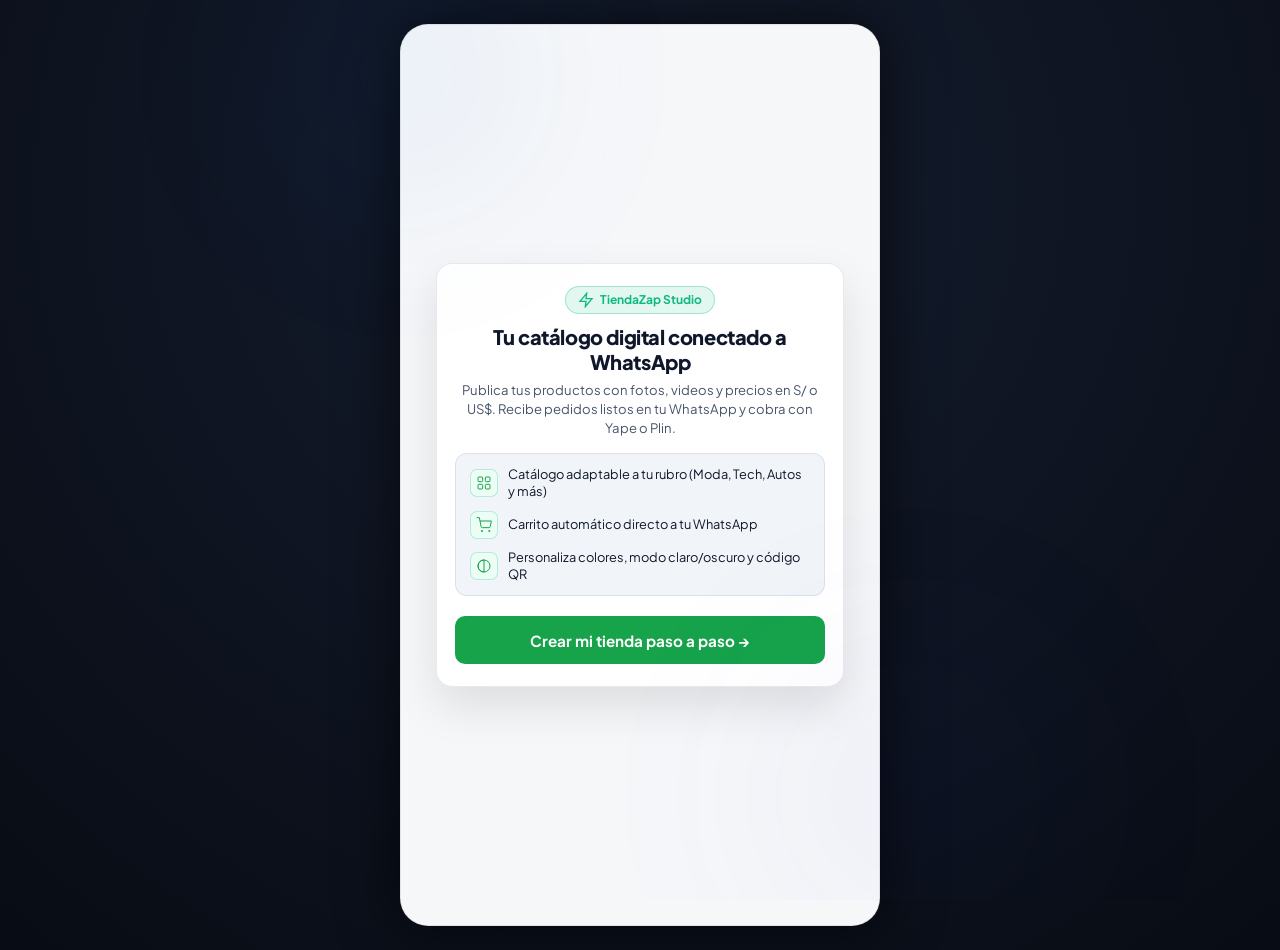
==== micro-catalogo-whatsapp/index.html @ da3af902 "fix(ui): global light/dark mode, contrast fixes, clean welcome screen & buyer vitrina" ====
<!DOCTYPE html>
<html lang="es">

<head>
  <meta charset="UTF-8">
  <meta name="viewport"
    content="width=device-width, initial-scale=1.0, maximum-scale=1.0, user-scalable=no, viewport-fit=cover">
  <title>TiendaZap Studio — Administrador de Catálogo & WhatsApp</title>
  <meta name="description"
    content="Panel de administración profesional para crear y gestionar tu catálogo digital y pedidos por WhatsApp en segundos.">
  <meta name="theme-color" content="#0b0f19">
  <meta name="apple-mobile-web-app-capable" content="yes">
  <meta name="apple-mobile-web-app-status-bar-style" content="black-translucent">

  <meta http-equiv="Cache-Control" content="no-cache, no-store, must-revalidate">
  <meta http-equiv="Pragma" content="no-cache">
  <meta http-equiv="Expires" content="0">

  <!-- Limpiador activo de cachés y Service Workers antiguos -->
  <script>
    if ('serviceWorker' in navigator) {
      navigator.serviceWorker.getRegistrations().then(function (registrations) {
        for (let reg of registrations) {
          reg.unregister();
        }
      });
    }
    if ('caches' in window) {
      caches.keys().then(function (names) {
        for (let name of names) {
          caches.delete(name);
        }
      });
    }
  </script>

  <!-- Fuentes Tipográficas Profesionales -->
  <link rel="preconnect" href="https://fonts.googleapis.com">
  <link rel="preconnect" href="https://fonts.gstatic.com" crossorigin>
  <link
    href="https://fonts.googleapis.com/css2?family=Plus+Jakarta+Sans:wght@400;500;600;700;800;900&family=Outfit:wght@500;600;700;800;900&display=swap"
    rel="stylesheet">

  <link rel="stylesheet" href="style.css?v=20261118-v41">
</head>

<body data-app-theme="light">

  <!-- Contenedor Maestro de la Aplicación -->
  <div id="app-shell">

    <!-- ===============================================================
         VISTA 0: ONBOARDING GUIADO PASO A PASO (BIENVENIDA AMIGABLE)
         =============================================================== -->
    <div id="onboarding-screen" class="view-screen onboarding-fullscreen active" aria-modal="true" role="dialog">
      <div class="apple-ambient-glow" aria-hidden="true" style="pointer-events: none;">
        <div class="apple-glow-orb-1"></div>
        <div class="apple-glow-orb-2"></div>
      </div>

      <div class="onboarding-wizard-wrap" id="onboarding-modal">
        <!-- PANTALLA 0: Bienvenida amigable sin pedir datos de golpe -->
        <div class="onboarding-step-view active" id="onboarding-step-0">
          <div class="onboarding-card">
            <div class="onboarding-brand-header">
              <div class="onboarding-badge">
                <svg viewBox="0 0 24 24" width="16" height="16" fill="none" stroke="currentColor" stroke-width="2">
                  <path d="M13 2L3 14h9l-1 8 10-12h-9l1-8z"></path>
                </svg>
                <span>TiendaZap Studio</span>
              </div>
              <h1 class="onboarding-title">Tu catálogo digital conectado a WhatsApp</h1>
              <p class="onboarding-subtitle">Publica tus productos con fotos, videos y precios en S/ o US$. Recibe pedidos listos en tu WhatsApp y cobra con Yape o Plin.</p>
            </div>

            <div class="onboarding-highlights">
              <div class="onboarding-highlight-item">
                <div class="highlight-icon">
                  <svg viewBox="0 0 24 24" width="16" height="16" fill="none" stroke="currentColor" stroke-width="1.5">
                    <rect x="3" y="3" width="7" height="7" rx="1.5"></rect>
                    <rect x="14" y="3" width="7" height="7" rx="1.5"></rect>
                    <rect x="14" y="14" width="7" height="7" rx="1.5"></rect>
                    <rect x="3" y="14" width="7" height="7" rx="1.5"></rect>
                  </svg>
                </div>
                <span>Catálogo adaptable a tu rubro (Moda, Tech, Autos y más)</span>
              </div>
              <div class="onboarding-highlight-item">
                <div class="highlight-icon">
                  <svg viewBox="0 0 24 24" width="16" height="16" fill="none" stroke="currentColor" stroke-width="1.5">
                    <circle cx="9" cy="21" r="1"></circle>
                    <circle cx="20" cy="21" r="1"></circle>
                    <path d="M1 1h4l2.68 13.39a2 2 0 0 0 2 1.61h9.72a2 2 0 0 0 2-1.61L23 6H6"></path>
                  </svg>
                </div>
                <span>Carrito automático directo a tu WhatsApp</span>
              </div>
              <div class="onboarding-highlight-item">
                <div class="highlight-icon">
                  <svg viewBox="0 0 24 24" width="16" height="16" fill="none" stroke="currentColor" stroke-width="1.5">
                    <circle cx="12" cy="12" r="9"></circle>
                    <path d="M12 3a9 9 0 0 0 0 18v-18z"></path>
                  </svg>
                </div>
                <span>Personaliza colores, modo claro/oscuro y código QR</span>
              </div>
            </div>

            <div class="onboarding-actions">
              <button type="button" id="onboarding-btn-start" class="btn-primary-onboard">
                <span>Crear mi tienda paso a paso →</span>
              </button>
              <div id="onboarding-resume-link-wrap" class="onboarding-resume-wrap hidden" style="margin-top: 10px; text-align: center;">
                <button type="button" id="onboarding-btn-resume" class="btn-link-subtle" style="font-size: 0.82rem; color: var(--app-text-muted); background: none; border: none; cursor: pointer; text-decoration: underline; padding: 6px;">
                  Entrar a mi panel de administración →
                </button>
              </div>
            </div>
          </div>
        </div>

        <!-- PASO 1 DE 4: Tu Cuenta y Negocio -->
        <div class="onboarding-step-view hidden" id="onboarding-step-1">
          <div class="onboarding-card">
            <div class="onboarding-step-header">
              <button type="button" class="onboarding-back-btn" data-back-to="0" aria-label="Atrás">
                <svg viewBox="0 0 24 24" width="16" height="16" fill="none" stroke="currentColor" stroke-width="2">
                  <path d="M19 12H5M12 19l-7-7 7-7"></path>
                </svg>
                <span>Atrás</span>
              </button>
              <div class="onboarding-step-indicator">
                <span>Paso 1 de 4</span>
                <div class="onboarding-progress-bar"><div class="onboarding-progress-fill" style="width: 25%;"></div></div>
              </div>
            </div>

            <div class="onboarding-card-body">
              <h2 class="onboarding-step-title">Tu Cuenta y Negocio</h2>
              <p class="onboarding-step-desc">Configura la identidad base de tu catálogo digital.</p>

              <div class="onboarding-field">
                <label for="ob-owner-email" class="field-label-sm">Tu correo electrónico (Propietario) *</label>
                <input type="email" id="ob-owner-email" class="input-modern onboarding-input-lg" placeholder="tu-correo@gmail.com" autocomplete="email">
                <span class="field-hint" style="color: #94a3b8; font-size: 0.75rem; margin-top: 4px; display: flex; align-items: center; gap: 4px;">
                  🔒 Para guardar y recuperar tus tiendas
                </span>
                <div id="ob-email-error" class="onboarding-error-msg hidden">Ingresa un correo electrónico válido para continuar</div>
              </div>

              <div class="onboarding-field">
                <label for="ob-store-name" class="field-label-sm">Nombre de tu tienda *</label>
                <input type="text" id="ob-store-name" class="input-modern onboarding-input-lg" placeholder="Ej: Nova Store, Don Licencias, Moda Lima..." autocomplete="off">
                <div class="onboarding-slug-preview">
                  <span>tiendazap.pages.dev/</span><strong id="ob-slug-preview">tu-marca</strong>
                </div>
                <div id="ob-name-error" class="onboarding-error-msg hidden">Escribe el nombre de tu tienda para continuar</div>
              </div>

              <div class="onboarding-field">
                <label class="field-label-sm">Rubro principal *</label>
                <div class="ob-niche-chips-grid" id="ob-niche-chips">
                  <button type="button" class="ob-niche-chip active" data-niche="sneakers">👟 Zapatillas</button>
                  <button type="button" class="ob-niche-chip" data-niche="fashion">👗 Moda</button>
                  <button type="button" class="ob-niche-chip" data-niche="tech">💻 Tecnología / Licencias</button>
                  <button type="button" class="ob-niche-chip" data-niche="beauty">💄 Belleza</button>
                  <button type="button" class="ob-niche-chip" data-niche="watches">⌚ Relojes</button>
                  <button type="button" class="ob-niche-chip" data-niche="food">🍔 Comida</button>
                  <button type="button" class="ob-niche-chip" data-niche="vehicles">🚗 Vehículos</button>
                  <button type="button" class="ob-niche-chip" data-niche="general">🛍️ General</button>
                </div>
                <input type="hidden" id="ob-selected-niche" value="sneakers">
              </div>

              <div class="onboarding-field">
                <label for="ob-store-desc" class="field-label-sm">Descripción breve / Eslogan de la tienda</label>
                <input type="text" id="ob-store-desc" class="input-modern" placeholder="Las mejores zapatillas urbanas y deportivas con envíos a todo el Perú 👟">
                <span class="field-hint" style="color: #94a3b8; font-size: 0.74rem; margin-top: 3px; display: block;">Puedes editar esta sugerencia en cualquier momento.</span>
              </div>
            </div>

            <div class="onboarding-actions">
              <button type="button" id="ob-btn-step1-next" class="btn-primary-onboard">
                <span>Siguiente: Perfil de Empresa</span>
                <svg viewBox="0 0 24 24" width="18" height="18" fill="none" stroke="currentColor" stroke-width="2">
                  <path d="M5 12h14M12 5l7 7-7 7"></path>
                </svg>
              </button>
            </div>
          </div>
        </div>

        <!-- PASO 2 DE 4: Perfil de Empresa (Estilo WhatsApp Business — Todo Opcional) -->
        <div class="onboarding-step-view hidden" id="onboarding-step-2">
          <div class="onboarding-card">
            <div class="onboarding-step-header">
              <button type="button" class="onboarding-back-btn" data-back-to="1" aria-label="Atrás">
                <svg viewBox="0 0 24 24" width="16" height="16" fill="none" stroke="currentColor" stroke-width="2">
                  <path d="M19 12H5M12 19l-7-7 7-7"></path>
                </svg>
                <span>Atrás</span>
              </button>
              <div class="onboarding-step-indicator">
                <span>Paso 2 de 4</span>
                <div class="onboarding-progress-bar"><div class="onboarding-progress-fill" style="width: 50%;"></div></div>
              </div>
            </div>

            <div class="onboarding-card-body">
              <h2 class="onboarding-step-title">Perfil de Empresa</h2>
              <p class="onboarding-step-desc" style="color: #94a3b8; font-size: 0.82rem; margin-top: 2px;">
                Opcional: puedes subir tu logo y portada ahora o configurarlos después en Mi Tienda.
              </p>

              <!-- Logo y Portada (Opcionales con vista previa instantánea) -->
              <div class="ob-media-row">
                <div class="ob-media-col ob-logo-col">
                  <label class="field-label-sm">Logo (Opcional)</label>
                  <div class="ob-upload-box ob-upload-logo" id="ob-logo-box" title="Toca para subir tu logo">
                    <img id="ob-logo-preview" class="ob-preview-img ob-preview-logo hidden" alt="Vista previa Logo">
                    <div id="ob-logo-placeholder" class="ob-placeholder-inner">
                      <svg width="22" height="22" viewBox="0 0 24 24" fill="none" stroke="currentColor" stroke-width="1.8">
                        <circle cx="12" cy="12" r="10"></circle>
                        <path d="M12 8v8M8 12h8"></path>
                      </svg>
                      <span>Subir logo</span>
                    </div>
                    <input type="file" id="ob-logo-file" accept="image/*" class="hidden">
                  </div>
                </div>

                <div class="ob-media-col ob-banner-col">
                  <label class="field-label-sm">Portada (Opcional)</label>
                  <div class="ob-upload-box ob-upload-banner" id="ob-banner-box" title="Toca para subir foto de portada">
                    <img id="ob-banner-preview" class="ob-preview-img ob-preview-banner hidden" alt="Vista previa Portada">
                    <div id="ob-banner-placeholder" class="ob-placeholder-inner">
                      <svg width="22" height="22" viewBox="0 0 24 24" fill="none" stroke="currentColor" stroke-width="1.8">
                        <rect x="3" y="3" width="18" height="18" rx="2"></rect>
                        <circle cx="8.5" cy="8.5" r="1.5"></circle>
                        <polyline points="21 15 16 10 5 21"></polyline>
                      </svg>
                      <span>Subir portada</span>
                    </div>
                    <input type="file" id="ob-banner-file" accept="image/*" class="hidden">
                  </div>
                </div>
              </div>

              <!-- Correo de atención de la tienda -->
              <div class="onboarding-field">
                <div class="field-label-row">
                  <label for="ob-store-email" class="field-label-sm">Correo de atención de la tienda <span class="quick-optional">(Opcional)</span></label>
                  <button type="button" id="ob-btn-copy-owner-email" class="btn-copy-wa-yape">Usar mi correo de registro</button>
                </div>
                <input type="email" id="ob-store-email" class="input-modern" placeholder="contacto@mitienda.pe">
              </div>

              <!-- Dirección o zona de atención -->
              <div class="onboarding-field">
                <label for="ob-store-address" class="field-label-sm">Dirección o zona de atención <span class="quick-optional">(Opcional)</span></label>
                <input type="text" id="ob-store-address" class="input-modern" placeholder="Ej: Av. Larco 450, Miraflores o Atención 100% Online">
              </div>

              <!-- Horario de atención -->
              <div class="onboarding-field">
                <label for="ob-store-hours" class="field-label-sm">Horario de atención <span class="quick-optional">(Opcional)</span></label>
                <div class="ob-quick-chips-row" id="ob-hours-chips">
                  <button type="button" class="ob-chip-btn" data-hours="Lun-Sáb 9am - 8pm">Lun-Sáb 9am - 8pm</button>
                  <button type="button" class="ob-chip-btn" data-hours="24/7 Online">24/7 Online</button>
                  <button type="button" class="ob-chip-btn" data-hours="Lun-Dom 10am - 9pm">Lun-Dom 10am - 9pm</button>
                </div>
                <input type="text" id="ob-store-hours" class="input-modern" placeholder="Ej: Lun-Sáb 9am - 8pm" style="margin-top: 6px;">
              </div>
            </div>

            <div class="onboarding-actions">
              <button type="button" id="ob-btn-step2-next" class="btn-primary-onboard">
                <span>Continuar</span>
                <svg viewBox="0 0 24 24" width="18" height="18" fill="none" stroke="currentColor" stroke-width="2">
                  <path d="M5 12h14M12 5l7 7-7 7"></path>
                </svg>
              </button>
              <button type="button" id="ob-btn-step2-skip" class="btn-ghost-onboard">
                <span>Completar esto después →</span>
              </button>
            </div>
          </div>
        </div>

        <!-- PASO 3 DE 4: WhatsApp y Cobros -->
        <div class="onboarding-step-view hidden" id="onboarding-step-3">
          <div class="onboarding-card">
            <div class="onboarding-step-header">
              <button type="button" class="onboarding-back-btn" data-back-to="2" aria-label="Atrás">
                <svg viewBox="0 0 24 24" width="16" height="16" fill="none" stroke="currentColor" stroke-width="2">
                  <path d="M19 12H5M12 19l-7-7 7-7"></path>
                </svg>
                <span>Atrás</span>
              </button>
              <div class="onboarding-step-indicator">
                <span>Paso 3 de 4</span>
                <div class="onboarding-progress-bar"><div class="onboarding-progress-fill" style="width: 75%;"></div></div>
              </div>
            </div>

            <div class="onboarding-card-body">
              <h2 class="onboarding-step-title">WhatsApp y Cobros</h2>
              <p class="onboarding-step-desc">Tus clientes te enviarán los pedidos directamente a este número.</p>

              <div class="onboarding-field">
                <label for="ob-store-phone" class="field-label-sm">Número de WhatsApp para pedidos *</label>
                <div class="onboarding-phone-wrap">
                  <div class="onboarding-phone-prefix">
                    <span>+51</span>
                  </div>
                  <input type="tel" inputmode="numeric" id="ob-store-phone" class="input-modern onboarding-input-lg onboarding-phone-input" placeholder="987 654 321" maxlength="15">
                </div>
                <div id="ob-phone-error" class="onboarding-error-msg hidden">Ingresa un número de 9 dígitos para recibir pedidos</div>
              </div>

              <div class="onboarding-field">
                <label class="field-label-sm">Moneda *</label>
                <div class="currency-toggle-cards">
                  <button type="button" class="currency-card-btn active" data-currency="S/">
                    <span class="currency-sym">S/</span>
                    <span class="currency-name">Soles</span>
                  </button>
                  <button type="button" class="currency-card-btn" data-currency="US$">
                    <span class="currency-sym">US$</span>
                    <span class="currency-name">Dólares</span>
                  </button>
                </div>
                <input type="hidden" id="ob-selected-currency" value="S/">
              </div>

              <div class="onboarding-field">
                <div class="field-label-row">
                  <label for="ob-store-yape" class="field-label-sm">Número Yape / Plin <span class="quick-optional">(Opcional)</span></label>
                  <button type="button" id="ob-btn-copy-wa" class="btn-copy-wa-yape">Usar mismo número</button>
                </div>
                <input type="tel" inputmode="numeric" id="ob-store-yape" class="input-modern" placeholder="Ej: 987 654 321 (para transferencias)">
              </div>

              <div class="onboarding-field" style="margin-top: 8px;">
                <label for="ob-store-yape-name" class="field-label-sm">Titular de Yape / Plin <span class="quick-optional">(Opcional)</span></label>
                <input type="text" id="ob-store-yape-name" class="input-modern" placeholder="Ej: Juan Pérez">
              </div>
            </div>

            <div class="onboarding-actions">
              <button type="button" id="ob-btn-step3-next" class="btn-primary-onboard">
                <span>Siguiente: Primer Producto</span>
                <svg viewBox="0 0 24 24" width="18" height="18" fill="none" stroke="currentColor" stroke-width="2">
                  <path d="M5 12h14M12 5l7 7-7 7"></path>
                </svg>
              </button>
            </div>
          </div>
        </div>

        <!-- PASO 4 DE 4: Crea tu Primer Producto (Opcional) -->
        <div class="onboarding-step-view hidden" id="onboarding-step-4">
          <div class="onboarding-card">
            <div class="onboarding-step-header">
              <button type="button" class="onboarding-back-btn" data-back-to="3" aria-label="Atrás">
                <svg viewBox="0 0 24 24" width="16" height="16" fill="none" stroke="currentColor" stroke-width="2">
                  <path d="M19 12H5M12 19l-7-7 7-7"></path>
                </svg>
                <span>Atrás</span>
              </button>
              <div class="onboarding-step-indicator">
                <span>Paso 4 de 4</span>
                <div class="onboarding-progress-bar"><div class="onboarding-progress-fill" style="width: 100%;"></div></div>
              </div>
            </div>

            <div class="onboarding-card-body">
              <h2 class="onboarding-step-title">Publica tu primer producto</h2>
              <p class="onboarding-step-desc" style="color: #94a3b8; font-size: 0.82rem; margin-top: 2px;">
                Opcional: puedes publicar tu primer artículo ahora o crearlo después desde el Studio.
              </p>

              <!-- Foto del producto (opcional) -->
              <div class="onboarding-field">
                <label class="field-label-sm">Foto del producto <span class="quick-optional">(Opcional)</span></label>
                <div class="ob-prod-media-box" id="ob-prod-img-box" title="Toca para subir una foto de tu producto">
                  <img id="ob-prod-img-preview" class="ob-prod-preview-img hidden" alt="Vista previa producto">
                  <div id="ob-prod-img-placeholder" class="ob-placeholder-inner">
                    <svg width="24" height="24" viewBox="0 0 24 24" fill="none" stroke="currentColor" stroke-width="1.8">
                      <rect x="3" y="3" width="18" height="18" rx="2"></rect>
                      <circle cx="8.5" cy="8.5" r="1.5"></circle>
                      <polyline points="21 15 16 10 5 21"></polyline>
                    </svg>
                    <span>Subir foto del producto</span>
                  </div>
                  <input type="file" id="ob-prod-file-input" accept="image/*" class="hidden">
                </div>
              </div>

              <!-- Nombre del producto -->
              <div class="onboarding-field">
                <label for="ob-prod-name" class="field-label-sm">Nombre del producto</label>
                <input type="text" id="ob-prod-name" class="input-modern" placeholder="Ej: Nike Dunk Low Retro, Licencia Windows 11...">
              </div>

              <!-- Precio y Categoría -->
              <div class="form-grid-2">
                <div class="onboarding-field">
                  <label for="ob-prod-price" class="field-label-sm">Precio (<span id="ob-prod-curr-sym">S/</span>)</label>
                  <input type="number" step="0.01" min="0" id="ob-prod-price" class="input-modern" placeholder="0.00">
                </div>
                <div class="onboarding-field">
                  <label for="ob-prod-cat" class="field-label-sm">Categoría</label>
                  <input type="text" id="ob-prod-cat" class="input-modern" placeholder="Zapatillas">
                </div>
              </div>

              <!-- Descripción breve -->
              <div class="onboarding-field">
                <label for="ob-prod-desc" class="field-label-sm">Descripción breve <span class="quick-optional">(Opcional)</span></label>
                <input type="text" id="ob-prod-desc" class="input-modern" placeholder="Ej: Tallas disponibles 38 al 42, 100% original con caja">
              </div>
            </div>

            <div class="onboarding-actions">
              <button type="button" id="ob-btn-save-prod" class="btn-primary-onboard">
                <span>Guardar producto y abrir mi tienda</span>
                <svg viewBox="0 0 24 24" width="18" height="18" fill="none" stroke="currentColor" stroke-width="2">
                  <path d="M5 12h14M12 5l7 7-7 7"></path>
                </svg>
              </button>
              <button type="button" id="ob-btn-skip-prod" class="btn-ghost-onboard">
                <span>Saltar y crear productos después</span>
              </button>
            </div>
          </div>
        </div>
      </div>
    </div>

    <!-- ===============================================================
         VISTA 1: TIENDAZAP STUDIO (MODO ADMINISTRADOR - PRO)
         =============================================================== -->
    <div id="admin-studio-view" class="view-screen hidden">

      <!-- Header Superior del Administrador (Estilo Apple Studio) -->
      <!-- Cabecera Compacta del Administrador (< 120px de alto) -->
      <header class="studio-compact-header studio-top-bar">
        <div class="studio-header-top-row">
          <div class="studio-store-pill-dropdown-wrap">
            <div class="studio-store-pill-dropdown" id="store-switcher-trigger" title="Cambiar o ver tiendas">
              <img id="admin-logo-preview"
                src=""
                alt="Logo" class="studio-mini-logo">
              <span class="studio-header-store-name" id="studio-store-name-display">Mi Tienda</span>
              <svg class="dropdown-arrow-icon" viewBox="0 0 24 24" width="14" height="14" fill="none"
                stroke="currentColor" stroke-width="2.5">
                <path d="M6 9l6 6 6-6" />
              </svg>
            </div>

            <!-- Menú Desplegable Flotante Elegante de Tiendas -->
            <div id="store-switcher-dropdown" class="store-switcher-dropdown-menu hidden" aria-hidden="true">
              <div class="dropdown-menu-header">
                <span class="dropdown-menu-title">Tus Tiendas</span>
                <span class="dropdown-stores-count" id="dropdown-stores-count">1</span>
              </div>
              <div class="dropdown-stores-list" id="dropdown-stores-list">
                <!-- Generado dinámicamente -->
              </div>
              <div class="dropdown-menu-footer">
                <button type="button" id="dropdown-create-store-btn" class="dropdown-btn-create">
                  <svg viewBox="0 0 24 24" width="16" height="16" fill="none" stroke="currentColor" stroke-width="2.5">
                    <line x1="12" y1="5" x2="12" y2="19"></line>
                    <line x1="5" y1="12" x2="19" y2="12"></line>
                  </svg>
                  <span>+ Crear nueva tienda</span>
                </button>
                <button type="button" id="dropdown-reopen-wizard-btn" class="dropdown-btn-create" style="margin-top: 6px; background: rgba(56, 189, 248, 0.12); color: #38bdf8; border: 1px solid rgba(56, 189, 248, 0.3);">
                  <span style="font-size: 1.05rem;">🪄</span>
                  <span>Asistente WhatsApp Business</span>
                </button>
              </div>
            </div>
          </div>

          <div class="studio-header-right-actions">
            <!-- Selector Rápido Modo Claro / Oscuro del Panel -->
            <button type="button" id="app-theme-toggle-btn" class="studio-btn-theme-toggle" title="Cambiar tema claro / oscuro del panel" aria-label="Cambiar tema claro / oscuro">
              <span id="app-theme-icon-sun" class="theme-icon-wrap hidden">
                <svg viewBox="0 0 24 24" width="16" height="16" fill="none" stroke="currentColor" stroke-width="2">
                  <circle cx="12" cy="12" r="5"></circle>
                  <line x1="12" y1="1" x2="12" y2="3"></line>
                  <line x1="12" y1="21" x2="12" y2="23"></line>
                  <line x1="4.22" y1="4.22" x2="5.64" y2="5.64"></line>
                  <line x1="18.36" y1="18.36" x2="19.78" y2="19.78"></line>
                  <line x1="1" y1="12" x2="3" y2="12"></line>
                  <line x1="21" y1="12" x2="23" y2="12"></line>
                  <line x1="4.22" y1="19.78" x2="5.64" y2="18.36"></line>
                  <line x1="18.36" y1="5.64" x2="19.78" y2="4.22"></line>
                </svg>
              </span>
              <span id="app-theme-icon-moon" class="theme-icon-wrap">
                <svg viewBox="0 0 24 24" width="16" height="16" fill="none" stroke="currentColor" stroke-width="2">
                  <path d="M21 12.79A9 9 0 1 1 11.21 3 7 7 0 0 0 21 12.79z"></path>
                </svg>
              </span>
            </button>

            <!-- Botón Ver Tienda de Clientes (Compacto, sin desbordamiento en celular) -->
            <button type="button" id="studio-preview-btn" class="studio-btn-preview" title="Ver catálogo como cliente">
              <svg viewBox="0 0 24 24" width="15" height="15" fill="none" stroke="currentColor" stroke-width="2">
                <path d="M1 12s4-8 11-8 11 8 11 8-4 8-11 8-11-8-11-8z" />
                <circle cx="12" cy="12" r="3" />
              </svg>
              <span>Ver vitrina</span>
            </button>
          </div>
        </div>
      </header>

      <!-- CONTENIDO DE LAS PESTAÑAS DEL STUDIO -->
      <main class="studio-main-body">

        <!-- =============================================================
             PESTAÑA 1: MI TIENDA (ENLACE OFICIAL, IDENTIDAD & RUBRO)
             ============================================================= -->
        <div id="view-store" class="studio-tab-view">
          <!-- Card Destacada: Enlace Oficial y Acciones de Difusión -->
          <section class="settings-section-card store-link-highlight-box">
            <h3 class="store-link-card-title">Enlace de tu tienda</h3>

            <div class="store-link-input-row">
              <span class="store-link-icon">🔗</span>
              <span class="store-link-display-text" id="highlight-store-url">tiendazap.pages.dev/tu-tienda</span>
              <button type="button" id="store-copy-link-btn" class="btn-copy-integrated" title="Copiar enlace">
                <svg viewBox="0 0 24 24" width="14" height="14" fill="none" stroke="currentColor" stroke-width="2.5">
                  <path d="M10 13a5 5 0 007.54.54l3-3a5 5 0 00-7.07-7.07l-1.72 1.71" />
                  <path d="M14 11a5 5 0 00-7.54-.54l-3 3a5 5 0 007.07 7.07l1.71-1.71" />
                </svg>
                <span>Copiar</span>
              </button>
            </div>

            <div class="store-link-dual-grid">
              <button type="button" id="store-share-btn" class="btn-dual-action" title="Compartir catálogo">
                <svg viewBox="0 0 24 24" width="16" height="16" fill="none" stroke="currentColor" stroke-width="2">
                  <circle cx="18" cy="5" r="3" />
                  <circle cx="6" cy="12" r="3" />
                  <circle cx="18" cy="19" r="3" />
                  <line x1="8.59" y1="13.51" x2="15.42" y2="17.49" />
                  <line x1="15.41" y1="6.51" x2="8.59" y2="10.49" />
                </svg>
                <span>Compartir</span>
              </button>
              <button type="button" id="store-open-qr-btn" class="btn-dual-action"
                title="Ver código QR para imprimir o mostrar">
                <svg viewBox="0 0 24 24" width="16" height="16" fill="none" stroke="currentColor" stroke-width="2">
                  <rect x="3" y="3" width="7" height="7" />
                  <rect x="14" y="3" width="7" height="7" />
                  <rect x="14" y="14" width="7" height="7" />
                  <rect x="3" y="14" width="7" height="7" />
                </svg>
                <span>Código QR</span>
              </button>
            </div>
          </section>

          <!-- Card de Identidad Visual y Diseño de la Tienda -->
          <section class="settings-section-card">
            <h3 class="section-card-title">Identidad y Portada de tu Tienda</h3>

            <!-- Banner / Portada con botón de alto contraste -->
            <div class="settings-banner-preview-box">
              <img id="admin-banner-preview"
                src="https://images.unsplash.com/photo-1555396273-367ea4eb4db5?auto=format&fit=crop&w=1200&q=80"
                alt="Portada de tu tienda" class="settings-banner-img">
              <button type="button" id="change-banner-btn" class="btn-secondary-compact change-banner-btn" title="Subir nueva foto de portada">
                <svg width="14" height="14" viewBox="0 0 24 24" fill="none" stroke="currentColor" stroke-width="2" style="vertical-align: -2px;">
                  <path d="M23 19a2 2 0 0 1-2 2H3a2 2 0 0 1-2-2V8a2 2 0 0 1 2-2h4l2-3h6l2 3h4a2 2 0 0 1 2 2z"></path>
                  <circle cx="12" cy="13" r="4"></circle>
                </svg>
                <span>Cambiar Portada</span>
              </button>
              <input type="file" id="banner-file-input" accept="image/*" class="hidden">
            </div>

            <!-- Avatar & Botón Cambiar Logo Horizontal Compacto -->
            <div class="settings-logo-horizontal-row">
              <div class="settings-logo-avatar-box">
                <img id="admin-logo-preview-settings"
                  src=""
                  alt="Logo de la tienda" class="settings-logo-img">
              </div>
              <div class="settings-logo-info-box">
                <button type="button" id="change-logo-btn" class="btn-compact-change-logo" title="Subir logo de tu tienda">
                  <svg width="14" height="14" viewBox="0 0 24 24" fill="none" stroke="currentColor" stroke-width="2">
                    <path d="M23 19a2 2 0 0 1-2 2H3a2 2 0 0 1-2-2V8a2 2 0 0 1 2-2h4l2-3h6l2 3h4a2 2 0 0 1 2 2z"></path>
                    <circle cx="12" cy="13" r="4"></circle>
                  </svg>
                  <span>Cambiar Logo</span>
                </button>
                <span class="settings-logo-subtext">Recomendado: 400×400px (JPG, PNG o WebP)</span>
              </div>
              <input type="file" id="logo-file-input" accept="image/*" class="hidden">
            </div>

            <div class="settings-names-col" style="margin-top: 14px;">
              <div class="editor-field-group">
                <label for="live-store-name" class="field-label-sm">Nombre comercial *</label>
                <input type="text" id="live-store-name" class="input-modern"
                  placeholder="Nombre comercial de tu tienda">
              </div>
              <div class="editor-field-group" style="margin-top: 8px;">
                <label for="live-store-tagline" class="field-label-sm">Eslogan o descripción breve</label>
                <input type="text" id="live-store-tagline" class="input-modern" placeholder="Eslogan de tu catálogo">
              </div>
            </div>

            <div class="editor-field-group" style="margin-top: 14px;">
              <label for="settings-store-slug">🔒 Enlace Web Oficial de tu Negocio (Slug)</label>
              <div class="slug-input-wrapper">
                <span class="slug-domain-prefix" id="settings-slug-prefix">tiendazap.pages.dev/</span>
                <input type="text" id="settings-store-slug" class="input-modern" placeholder="flores-vanesa">
              </div>
              <span class="field-hint">Tus clientes verán este nombre en su enlace seguro. Solo letras minúsculas,
                números y guiones.</span>
            </div>
          </section>

          <!-- Card de Perfil de Empresa (Estilo WhatsApp Business) -->
          <section class="settings-section-card business-profile-card">
            <div class="section-card-header-row">
              <div style="display: flex; align-items: center; gap: 8px; flex-wrap: wrap;">
                <h3 class="section-card-title" style="margin-bottom: 0;">Perfil de Empresa</h3>
                <button type="button" id="btn-reopen-wizard-settings" class="btn-secondary-compact" style="padding: 4px 10px; font-size: 0.75rem; border-radius: 12px; border: 1px solid rgba(56, 189, 248, 0.4); color: #38bdf8; background: rgba(56, 189, 248, 0.1);">
                  🪄 Abrir Asistente
                </button>
              </div>
              <div class="store-status-switch-wrap">
                <span class="status-switch-label">Estado de atención:</span>
                <button type="button" id="toggle-store-status-btn" class="apple-status-pill open"
                  title="Cambiar estado de atención (Abierto / Cerrado)">
                  <span class="apple-status-dot"></span>
                  <span id="quick-status-label">Abierto</span>
                </button>
              </div>
            </div>

            <div class="form-grid-2" style="margin-top: 12px;">
              <div class="editor-field-group">
                <label for="live-store-email" class="field-label-sm">
                  <svg width="14" height="14" viewBox="0 0 24 24" fill="none" stroke="currentColor" stroke-width="2" style="vertical-align: -2px;">
                    <path d="M4 4h16c1.1 0 2 .9 2 2v12c0 1.1-.9 2-2 2H4c-1.1 0-2-.9-2-2V6c0-1.1.9-2 2-2z"></path>
                    <polyline points="22,6 12,13 2,6"></polyline>
                  </svg>
                  Correo de la tienda
                </label>
                <input type="email" id="live-store-email" class="input-modern" placeholder="contacto@mitienda.pe">
              </div>
              <div class="editor-field-group">
                <label for="live-store-hours" class="field-label-sm">
                  <svg width="14" height="14" viewBox="0 0 24 24" fill="none" stroke="currentColor" stroke-width="2" style="vertical-align: -2px;">
                    <circle cx="12" cy="12" r="10"></circle>
                    <polyline points="12 6 12 12 16 14"></polyline>
                  </svg>
                  Horario de atención
                </label>
                <input type="text" id="live-store-hours" class="input-modern" placeholder="Ej: Lun-Sáb 9am - 8pm">
              </div>
            </div>

            <div class="editor-field-group" style="margin-top: 10px;">
              <label for="live-store-address" class="field-label-sm">
                <svg width="14" height="14" viewBox="0 0 24 24" fill="none" stroke="currentColor" stroke-width="2" style="vertical-align: -2px;">
                  <path d="M21 10c0 7-9 13-9 13s-9-6-9-13a9 9 0 0 1 18 0z"></path>
                  <circle cx="12" cy="10" r="3"></circle>
                </svg>
                Dirección / Ubicación
              </label>
              <input type="text" id="live-store-address" class="input-modern" placeholder="Ej: Av. Larco 450, Miraflores o Atención 100% Online">
            </div>
          </section>

          <!-- Card de Rubro Comercial WhatsApp Business (Diseño Compacto) -->
          <section class="settings-section-card">
            <h3 class="section-card-title">Rubro de la Tienda</h3>

            <div class="niche-selector-compact-grid">
              <button type="button" class="niche-card-btn active" data-niche="sneakers">
                <svg class="niche-icon" width="16" height="16" viewBox="0 0 24 24" fill="none" stroke="currentColor"
                  stroke-width="1.8" stroke-linecap="round" stroke-linejoin="round" aria-hidden="true">
                  <path d="M3.5 13h17l-1.5 5.5a2 2 0 0 1-1.9 1.5H6.9a2 2 0 0 1-1.9-1.5L3.5 13z"></path>
                  <path d="M3.5 13c0-3 2-6 5.5-6h4c1 0 2 1 2 2v4"></path>
                </svg>
                <span class="niche-label">Zapatillas & Calzado</span>
              </button>
              <button type="button" class="niche-card-btn" data-niche="beauty">
                <svg class="niche-icon" width="16" height="16" viewBox="0 0 24 24" fill="none" stroke="currentColor"
                  stroke-width="1.8" stroke-linecap="round" stroke-linejoin="round" aria-hidden="true">
                  <path
                    d="m12 3-1.9 5.8a2 2 0 0 1-1.3 1.3L3 12l5.8 1.9a2 2 0 0 1 1.3 1.3L12 21l1.9-5.8a2 2 0 0 1 1.3-1.3L21 12l-5.8-1.9a2 2 0 0 1-1.3-1.3L12 3z">
                  </path>
                </svg>
                <span class="niche-label">Perfumes & Belleza</span>
              </button>
              <button type="button" class="niche-card-btn" data-niche="watches">
                <svg class="niche-icon" width="16" height="16" viewBox="0 0 24 24" fill="none" stroke="currentColor"
                  stroke-width="1.8" stroke-linecap="round" stroke-linejoin="round" aria-hidden="true">
                  <circle cx="12" cy="12" r="7"></circle>
                  <polyline points="12 9 12 12 13.5 13.5"></polyline>
                  <path d="M16.5 5h-9l-1 2h11l-1-2z"></path>
                  <path d="M16.5 19h-9l-1-2h11l-1 2z"></path>
                </svg>
                <span class="niche-label">Relojes & Joyas</span>
              </button>
              <button type="button" class="niche-card-btn" data-niche="fashion">
                <svg class="niche-icon" width="16" height="16" viewBox="0 0 24 24" fill="none" stroke="currentColor"
                  stroke-width="1.8" stroke-linecap="round" stroke-linejoin="round" aria-hidden="true">
                  <path
                    d="M20.38 3.46 16 2a4 4 0 0 1-8 0L3.62 3.46a2 2 0 0 0-1.34 2.23l.58 3.47a1 1 0 0 0 .99.84H6v10c0 1.1.9 2 2 2h8a2 2 0 0 0 2-2V10h2.15a1 1 0 0 0 .99-.84l.58-3.47a2 2 0 0 0-1.34-2.23z">
                  </path>
                </svg>
                <span class="niche-label">Ropa & Moda</span>
              </button>
              <button type="button" class="niche-card-btn" data-niche="food">
                <svg class="niche-icon" width="16" height="16" viewBox="0 0 24 24" fill="none" stroke="currentColor"
                  stroke-width="1.8" stroke-linecap="round" stroke-linejoin="round" aria-hidden="true">
                  <path d="M18 8h1a4 4 0 0 1 0 8h-1"></path>
                  <path d="M2 8h16v9a4 4 0 0 1-4 4H6a4 4 0 0 1-4-4V8z"></path>
                  <line x1="6" y1="2" x2="6" y2="4"></line>
                  <line x1="10" y1="2" x2="10" y2="4"></line>
                  <line x1="14" y1="2" x2="14" y2="4"></line>
                </svg>
                <span class="niche-label">Postres & Comida</span>
              </button>
              <button type="button" class="niche-card-btn" data-niche="tech">
                <svg class="niche-icon" width="16" height="16" viewBox="0 0 24 24" fill="none" stroke="currentColor"
                  stroke-width="1.8" stroke-linecap="round" stroke-linejoin="round" aria-hidden="true">
                  <rect x="2" y="3" width="20" height="14" rx="2" ry="2"></rect>
                  <line x1="8" y1="21" x2="16" y2="21"></line>
                  <line x1="12" y1="17" x2="12" y2="21"></line>
                </svg>
                <span class="niche-label">Tecnología & Software</span>
              </button>
              <button type="button" class="niche-card-btn" data-niche="vehicles">
                <svg class="niche-icon" width="16" height="16" viewBox="0 0 24 24" fill="none" stroke="currentColor"
                  stroke-width="1.8" stroke-linecap="round" stroke-linejoin="round" aria-hidden="true">
                  <path
                    d="M19 17h2c.6 0 1-.4 1-1v-3c0-.9-.7-1.7-1.5-1.9C18.7 10.6 16 10 16 10s-1.3-1.4-2.2-2.3c-.5-.4-1.1-.7-1.8-.7H5c-.6 0-1.1.4-1.4.9l-1.4 2.9A3.7 3.7 0 0 0 2 12v4c0 .6.4 1 1 1h2">
                  </path>
                  <circle cx="7" cy="17" r="2"></circle>
                  <circle cx="17" cy="17" r="2"></circle>
                </svg>
                <span class="niche-label">Vehículos & Autos</span>
              </button>
              <button type="button" class="niche-card-btn" data-niche="general">
                <svg class="niche-icon" width="16" height="16" viewBox="0 0 24 24" fill="none" stroke="currentColor"
                  stroke-width="1.8" stroke-linecap="round" stroke-linejoin="round" aria-hidden="true">
                  <path d="M6 2 3 6v14a2 2 0 0 0 2 2h14a2 2 0 0 0 2-2V6l-3-4Z"></path>
                  <line x1="3" y1="6" x2="21" y2="6"></line>
                  <path d="M16 10a4 4 0 0 1-8 0"></path>
                </svg>
                <span class="niche-label">Tienda General</span>
              </button>
            </div>

            <!-- Estilo Visual y Color Compacto (Swatches circulares + Segmented Control) -->
            <div class="store-subsection-divider"
              style="margin: 16px 0 12px; border-top: 1px solid rgba(255, 255, 255, 0.08);"></div>
            <div class="theme-compact-wrapper">
              <div class="theme-compact-header">
                <h4 style="margin: 0; font-size: 0.88rem; font-weight: 700; color: #f8fafc;">Tema y Color</h4>
                <div class="theme-mode-segmented">
                  <button type="button" id="store-theme-mode-light" class="btn-theme-mode-seg"
                    data-mode="light">Claro</button>
                  <button type="button" id="store-theme-mode-dark" class="btn-theme-mode-seg active"
                    data-mode="dark">Oscuro</button>
                </div>
              </div>

              <div class="theme-swatches-strip" id="theme-presets-grid">
                <button type="button" class="theme-preset-card theme-swatch-item" data-theme-id="boutique-rose"
                  title="Rosa Boutique">
                  <span class="swatch-circle" style="background: #e11d48; border-color: #fda4af;"></span>
                  <span class="swatch-name">Boutique</span>
                </button>
                <button type="button" class="theme-preset-card theme-swatch-item" data-theme-id="minimal-light"
                  title="Minimalista Blanco">
                  <span class="swatch-circle" style="background: #ffffff; border-color: #cbd5e1;"></span>
                  <span class="swatch-name">Minimal</span>
                </button>
                <button type="button" class="theme-preset-card theme-swatch-item" data-theme-id="lavender-luxe"
                  title="Lavanda">
                  <span class="swatch-circle" style="background: #7c3aed; border-color: #c4b5fd;"></span>
                  <span class="swatch-name">Lavanda</span>
                </button>
                <button type="button" class="theme-preset-card theme-swatch-item" data-theme-id="warm-coral"
                  title="Coral">
                  <span class="swatch-circle" style="background: #ea580c; border-color: #fdba74;"></span>
                  <span class="swatch-name">Coral</span>
                </button>
                <button type="button" class="theme-preset-card theme-swatch-item active" data-theme-id="tech-dark"
                  title="Tech Azul">
                  <span class="swatch-circle" style="background: #3b82f6; border-color: #93c5fd;"></span>
                  <span class="swatch-name">Tech</span>
                </button>
                <button type="button" class="theme-preset-card theme-swatch-item" data-theme-id="obsidian-emerald"
                  title="Obsidiana">
                  <span class="swatch-circle" style="background: #10b981; border-color: #6ee7b7;"></span>
                  <span class="swatch-name">Esmeralda</span>
                </button>

                <div class="swatch-custom-picker-wrap">
                  <label for="store-custom-accent-color" class="swatch-custom-label" title="Color personalizado">
                    <input type="color" id="store-custom-accent-color" value="#10b981" class="swatch-color-input">
                    <span class="swatch-custom-dot" style="background: #10b981;"></span>
                  </label>
                  <span class="swatch-name">Color</span>
                </div>
              </div>
            </div>

            <!-- Redes Sociales en Acordeón Colapsable -->
            <div class="store-subsection-divider"
              style="margin: 16px 0 10px; border-top: 1px solid rgba(255, 255, 255, 0.08);"></div>
            <details class="compact-accordion" id="settings-socials-accordion">
              <summary class="accordion-summary">
                <div style="display:flex;align-items:center;gap:6px;">
                  <svg width="15" height="15" viewBox="0 0 24 24" fill="none" stroke="currentColor" stroke-width="2">
                    <circle cx="12" cy="12" r="10" />
                    <path
                      d="M12 2a15.3 15.3 0 0 1 4 10 15.3 15.3 0 0 1-4 10 15.3 15.3 0 0 1-4-10 15.3 15.3 0 0 1 4-10z" />
                    <line x1="2" x2="22" y1="12" y2="12" />
                  </svg>
                  <span>Redes sociales del negocio (opcional)</span>
                </div>
                <span class="accordion-chevron">▾</span>
              </summary>
              <div class="accordion-content">
                <div class="form-grid-2">
                  <div class="editor-field-group">
                    <label for="settings-social-instagram" class="field-label-sm">Instagram</label>
                    <input type="text" id="settings-social-instagram" class="input-modern" placeholder="@mitienda.pe">
                  </div>
                  <div class="editor-field-group">
                    <label for="settings-social-tiktok" class="field-label-sm">TikTok</label>
                    <input type="text" id="settings-social-tiktok" class="input-modern" placeholder="@mitienda.pe">
                  </div>
                </div>
                <div class="form-grid-2" style="margin-top: 8px;">
                  <div class="editor-field-group">
                    <label for="settings-social-facebook" class="field-label-sm">Facebook</label>
                    <input type="text" id="settings-social-facebook" class="input-modern"
                      placeholder="facebook.com/mitienda">
                  </div>
                  <div class="editor-field-group">
                    <label for="settings-social-website" class="field-label-sm">Sitio Web / Link</label>
                    <input type="text" id="settings-social-website" class="input-modern" placeholder="www.mitienda.com">
                  </div>
                </div>
              </div>
            </details>

            <button type="button" id="save-store-btn" class="btn-save-settings-compact"
              style="margin-top: 14px;">Guardar cambios</button>
          </section>
        </div>

        <!-- =============================================================
             PESTAÑA 2: GESTOR DE PRODUCTOS & PRECIOS
             ============================================================= -->
        <div id="view-products" class="studio-tab-view hidden">
          <!-- Barra Limpia de Catálogos (Etapa 2) -->
          <div id="studio-catalogs-bar" class="studio-catalogs-bar"></div>
          <div id="studio-active-catalog-actions" class="studio-active-catalog-actions hidden"></div>

          <!-- Toolbar de Acciones (Buscador + Botón Crear) -->
          <div class="products-action-toolbar">
            <div class="search-box-wrap">
              <span class="search-lens">🔍</span>
              <input type="text" id="studio-search-input" class="search-input-field"
                placeholder="Buscar por nombre, código o categoría...">
              <button type="button" id="studio-clear-search-btn" class="search-clear hidden">✕</button>
            </div>
            <div class="toolbar-buttons-group">
              <button type="button" id="studio-manage-categories-btn" class="btn-manage-categories"
                title="Gestionar categorías de la tienda">
                <span class="btn-cat-icon">🏷️</span>
                <span>Categorías</span>
                <span class="cat-count-badge" id="studio-categories-badge">0</span>
              </button>
              <button type="button" id="studio-add-product-btn" class="btn-create-product">
                <svg viewBox="0 0 24 24" width="16" height="16" fill="none" stroke="currentColor" stroke-width="2.5">
                  <line x1="12" y1="5" x2="12" y2="19"></line>
                  <line x1="5" y1="12" x2="19" y2="12"></line>
                </svg>
                <span>Nuevo producto</span>
              </button>
            </div>
          </div>

          <!-- Filtros de Categorías Horizontales -->
          <div class="category-filters-track" id="studio-categories-track"></div>

          <!-- Formulario Flotante de Crear / Editar Producto -->
          <div id="studio-product-modal" class="modal-overlay hidden" aria-hidden="true">
            <div id="studio-product-editor" class="product-editor-modal-card">
              <div class="editor-modal-header">
                <h3 id="editor-form-title">Añadir Nuevo Producto</h3>
                <button type="button" id="close-editor-btn" class="editor-close-btn" title="Cerrar modal">✕</button>
              </div>
              <form id="studio-product-form" class="editor-modal-body">
                <input type="hidden" id="editor-product-id">


                <!-- Selector de Tipo de Publicación (Estilo FB Marketplace) -->
                <div class="editor-field-group" id="editor-listing-type-group">
                  <div class="editor-type-compact-bar hidden" id="editor-type-compact-bar">
                    <div class="editor-type-active-badge" id="editor-type-active-badge">
                      <span id="editor-type-badge-icon"><svg width="14" height="14" viewBox="0 0 24 24" fill="none" stroke="currentColor" stroke-width="1.5"><polygon points="13 2 3 14 12 14 11 22 21 10 12 10 13 2"/></svg></span>
                      <span id="editor-type-badge-text">Publicación Digital / Licencia</span>
                    </div>
                    <button type="button" class="btn-text-link" id="editor-toggle-types-btn">Cambiar tipo</button>
                  </div>
                  <div class="listing-type-selector-pills" id="editor-listing-type-pills">
                    <button type="button" class="listing-pill active" data-type="item">
                      <span>Artículo Físico</span>
                    </button>
                    <button type="button" class="listing-pill" data-type="vehicle">
                      <span>Vehículo / Auto</span>
                    </button>
                    <button type="button" class="listing-pill" data-type="digital">
                      <span>Digital / Licencia</span>
                    </button>
                    <button type="button" class="listing-pill" data-type="property">
                      <span>Inmueble</span>
                    </button>
                  </div>
                  <input type="hidden" id="editor-listing-type" value="item">
                </div>

                <!-- Galería de Fotos del Producto (Hasta 6 fotos) -->
                <div class="editor-field-group">
                  <div class="label-with-action">
                    <label>Fotografías del Producto (<span id="editor-photos-count">0</span>/6)</label>
                    <button type="button" id="editor-toggle-url-btn" class="btn-text-link">O usar enlace web
                      (URL)</button>
                  </div>
                  <div class="product-photo-upload-box" id="product-photo-upload-box">
                    <img id="editor-photo-preview" src="" alt="Vista previa del producto" class="hidden">
                    <div class="photo-placeholder-content" id="editor-photo-placeholder">
                      <span class="camera-big-icon">📷</span>
                      <span class="photo-prompt-title">Toca para subir fotos (hasta 6)</span>
                      <span class="photo-prompt-sub">JPG, PNG o WebP desde tu galería o cámara</span>
                    </div>
                  </div>
                  <input type="file" id="editor-file-input" accept="image/*" multiple class="hidden">
                  <div class="editor-photos-strip" id="editor-photos-strip"></div>
                  <div class="photo-url-fallback-row">
                    <button type="button" id="editor-trigger-file-btn" class="btn-alt-sm">+ Agregar Fotos</button>
                  </div>
                  <input type="url" id="editor-url-input" class="input-modern hidden"
                    placeholder="https://ejemplo.com/foto.jpg">
                </div>

                <!-- Video del Producto (Opcional) -->
                <div class="editor-field-group">
                  <div class="label-with-action">
                    <label>Video del Producto (Opcional)</label>
                    <button type="button" id="editor-toggle-video-url-btn" class="btn-text-link">O usar enlace
                      externo</button>
                  </div>
                  <div class="video-upload-dropzone" id="product-video-upload-box">
                    <button type="button" id="editor-trigger-video-btn" class="btn-upload-video-main">
                      <svg width="18" height="18" viewBox="0 0 24 24" fill="none" stroke="currentColor"
                        stroke-width="2">
                        <polygon points="23 7 16 12 23 17 23 7" />
                        <rect x="1" y="5" width="15" height="14" rx="2" ry="2" />
                      </svg>
                      <span>Subir video desde tu celular o PC (MP4 / MOV)</span>
                    </button>
                  </div>
                  <input type="file" id="editor-video-file-input" accept="video/mp4,video/webm,video/quicktime,video/*"
                    class="hidden">
                  <input type="url" id="editor-video-url-input" class="input-modern hidden"
                    placeholder="O pega enlace de TikTok, Reel o YouTube" style="margin-top: 8px;">
                  <div id="editor-video-preview-wrap" class="editor-video-preview-wrap hidden">
                    <video id="editor-video-preview" controls playsinline muted class="editor-video-thumb"></video>
                    <button type="button" id="editor-remove-video-btn" class="btn-remove-video">Quitar video</button>
                  </div>
                </div>

                <!-- Nombre y Precio -->
                <div class="editor-field-group">
                  <label for="editor-name-input">Nombre del Producto / Vehículo / Servicio *</label>
                  <input type="text" id="editor-name-input" class="input-modern"
                    placeholder="Ej: Changan CS55 Plus / Adobe Creative Cloud / Zapatillas Dunk" required>
                </div>

                <div class="editor-field-group">
                  <label for="editor-price-input">Precio y Moneda *</label>
                  <div class="editor-price-row">
                    <select id="editor-currency-select" class="input-modern editor-currency-select" title="Moneda">
                      <option value="S/">S/ (Soles)</option>
                      <option value="US$">US$ (Dólares)</option>
                    </select>
                    <input type="number" id="editor-price-input" step="0.01" min="0"
                      class="input-modern price-highlight" placeholder="0.00" required>
                  </div>
                </div>

                <!-- Catálogo de Pertenencia (Etapa 2) -->
                <div class="editor-field-group">
                  <div class="label-with-action">
                    <label for="editor-catalog-select">Catálogo</label>
                    <button type="button" id="editor-quick-add-catalog-btn" class="btn-text-link">+ Nuevo
                      catálogo</button>
                  </div>
                  <select id="editor-catalog-select" class="input-modern"></select>
                </div>

                <div class="editor-field-group">
                  <div class="label-with-action">
                    <label for="editor-category-input">Categoría *</label>
                    <button type="button" id="editor-quick-add-cat-btn" class="btn-text-link">+ Nueva</button>
                  </div>
                  <!-- Chips rápidos de categorías existentes para 1 solo toque -->
                  <div class="editor-cat-pills-row" id="editor-cat-pills-row"></div>
                  <input type="text" id="editor-category-input" class="input-modern"
                    placeholder="Ej: Hamburguesas, Vestidos, Software..." list="categories-datalist" required>
                  <datalist id="categories-datalist"></datalist>
                </div>

                <!-- SKU y Descripción -->
                <div class="editor-field-group">
                  <label for="editor-sku-input">Código SKU o Referencia (Opcional)</label>
                  <input type="text" id="editor-sku-input" class="input-modern" placeholder="Ej: WIN-11-PRO">
                </div>

                <div class="editor-field-group">
                  <label for="editor-desc-input">Descripción Detallada / Beneficios</label>
                  <textarea id="editor-desc-input" class="textarea-modern" rows="2"
                    placeholder="Características, garantía, instrucciones de activación o entrega..."></textarea>
                </div>

                <!-- Ficha Técnica Dinámica por Categoría (MARKETPLACE_SCHEMAS) -->
                <div class="editor-field-group" id="editor-specs-section">
                  <div class="specs-section-header">
                    <span class="specs-section-tag" id="editor-specs-type-tag">Ficha Técnica</span>
                    <small style="color: var(--text-muted); font-size: 0.72rem;">Campos específicos para tu
                      publicación</small>
                  </div>
                  <div class="editor-dynamic-specs-container" id="editor-dynamic-specs-container">
                    <!-- Se inyecta según listingType -->
                  </div>
                </div>

                <div class="form-grid-2" id="editor-variants-section">
                  <div class="editor-field-group">
                    <label for="editor-sizes-input" id="editor-sizes-label">Variantes / Opciones (separadas por
                      coma)</label>
                    <input type="text" id="editor-sizes-input" class="input-modern"
                      placeholder="Ej: 1 PC, 3 PCs, 5 PCs">
                  </div>
                  <div class="editor-field-group">
                    <label for="editor-colors-input" id="editor-colors-label">Edición / Tipo (opcional)</label>
                    <input type="text" id="editor-colors-input" class="input-modern"
                      placeholder="Ej: Global, Retail, Anual">
                  </div>
                </div>

                <!-- Switches de Estado -->
                <div class="switches-row">
                  <label class="modern-switch-label">
                    <input type="checkbox" id="editor-available-check" checked>
                    <span>Producto activo en catálogo (Disponible para pedidos)</span>
                  </label>
                  <label class="modern-switch-label">
                    <input type="checkbox" id="editor-promo-check">
                    <span>Destacar como Promoción Especial (Badge PROMO)</span>
                  </label>
                </div>
              </form>

              <div class="editor-modal-footer">
                <button type="button" id="editor-cancel-btn" class="btn-cancel-edit">Cancelar</button>
                <button type="submit" id="save-product-btn" form="studio-product-form" class="btn-save-product">Guardar
                  Producto</button>
              </div>
            </div>
          </div>

          <!-- Lista de Productos en Tarjetas Apple -->
          <div class="studio-products-list" id="studio-products-list"></div>

          <!-- Estado Vacío -->
          <div class="studio-empty-state hidden" id="studio-empty-state">
            <span class="empty-icon">
              <svg width="28" height="28" viewBox="0 0 24 24" fill="none" stroke="currentColor" stroke-width="1.5">
                <path d="M21 16V8a2 2 0 0 0-1-1.73l-7-4a2 2 0 0 0-2 0l-7 4A2 2 0 0 0 3 8v8a2 2 0 0 0 1 1.73l7 4a2 2 0 0 0 2 0l7-4A2 2 0 0 0 21 16z"/>
                <polyline points="3.27 6.96 12 12.01 20.73 6.96"/>
                <line x1="12" y1="22.08" x2="12" y2="12"/>
              </svg>
            </span>
            <h4>No hay productos en esta vista</h4>
            <p>Agrega tu primer artículo o ajusta los filtros de búsqueda.</p>
          </div>
        </div>

        <!-- Contenedor oculto para compatibilidad de lista de tiendas -->
        <div id="view-stores" class="hidden">
          <div id="studio-stores-list"></div>
        </div>

        <!-- =============================================================
             PESTAÑA 3: COBROS Y ENVÍOS
             ============================================================= -->
        <div id="view-payments" class="studio-tab-view hidden">
          <!-- Datos de WhatsApp & Moneda -->
          <section class="settings-section-card">
            <h3 class="section-card-title">Canal Oficial de Pedidos por WhatsApp</h3>
            <p class="section-card-desc">Configura el número receptor de pedidos y la moneda principal de tus cobros.
            </p>

            <div class="editor-field-group">
              <label for="settings-phone">Número de WhatsApp (con código de país, ej: 51987654321) *</label>
              <div class="phone-input-wrap">
                <span class="phone-icon">📲</span>
                <input type="tel" id="settings-phone" class="input-modern" placeholder="51987654321" required>
              </div>
              <span class="field-hint">En Perú antepón 51 (ej: 51 + 9 dígitos de celular).</span>
            </div>

            <div class="editor-field-group">
              <label for="settings-currency">Moneda Principal</label>
              <select id="settings-currency" class="input-modern">
                <option value="S/">S/ Soles Peruanos (PEN)</option>
                <option value="US$">US$ Dólares Americanos (USD)</option>
                <option value="€">€ Euros (EUR)</option>
                <option value="MXN$">MXN$ Pesos Mexicanos</option>
                <option value="COP$">COP$ Pesos Colombianos</option>
              </select>
            </div>
          </section>

          <!-- Módulo de Cobros Yape / Plin -->
          <section class="settings-section-card">
            <div style="display: flex; justify-content: space-between; align-items: center;">
              <div>
                <h3 class="section-card-title">Cobros con Yape & Plin</h3>
                <p class="section-card-desc">Permite a tus clientes escanear tu QR y adjuntar su comprobante de pago
                  directo en la orden.</p>
              </div>
              <label class="modern-switch-label">
                <input type="checkbox" id="settings-yape-enabled" checked>
                <span style="color: var(--primary);">Habilitado</span>
              </label>
            </div>

            <div class="form-grid-2">
              <div class="editor-field-group">
                <label for="settings-yape-phone">Número de Celular Yape / Plin</label>
                <input type="tel" id="settings-yape-phone" class="input-modern" placeholder="987654321">
              </div>
              <div class="editor-field-group">
                <label for="settings-yape-name">Titular de la Cuenta (Nombre completo)</label>
                <input type="text" id="settings-yape-name" class="input-modern"
                  placeholder="Ej: Don Licencia / Juan Pérez">
              </div>
            </div>

            <!-- Upload QR Yape -->
            <div class="editor-field-group">
              <label>Código QR de tu Yape / Plin (Captura)</label>
              <div class="product-photo-upload-box" id="settings-yape-upload-box" style="height: 180px;">
                <img id="settings-yape-qr-preview" src="" alt="QR Yape" class="hidden"
                  style="max-height: 100%; object-fit: contain;">
                <div class="photo-placeholder-content" id="settings-yape-qr-placeholder">
                  <span class="camera-big-icon">📱</span>
                  <span class="photo-prompt-title">Toca para adjuntar tu código QR de Yape</span>
                  <span class="photo-prompt-sub">Sube una captura de tu app Yape o Plin</span>
                </div>
              </div>
              <input type="file" id="settings-yape-file-input" accept="image/*" class="hidden">

              <div style="display: flex; gap: 8px; margin-top: 6px;">
                <button type="button" id="trigger-yape-qr-btn" class="btn-alt-sm">Subir o Cambiar QR</button>
                <button type="button" id="remove-yape-qr-btn" class="btn-alt-sm hidden"
                  style="color: var(--accent-red);">Eliminar QR</button>
              </div>
            </div>
          </section>

          <!-- Modalidades de Entrega Adaptativas -->
          <section class="settings-section-card">
            <h3 class="section-card-title">Modalidades de Entrega & Despacho</h3>
            <p class="section-card-desc">Configura los costos y tiempos según el tipo de producto que comercializas.</p>

            <div class="form-grid-2">
              <div class="editor-field-group">
                <label for="settings-delivery-cost">Costo de Envío Físico (0 si es gratis o digital)</label>
                <input type="number" id="settings-delivery-cost" step="0.5" min="0" class="input-modern" value="0.00">
              </div>
              <div class="editor-field-group">
                <label for="settings-delivery-time">Tiempo Estimado de Entrega</label>
                <input type="text" id="settings-delivery-time" class="input-modern"
                  placeholder="Ej: Entrega Inmediata / 24-48h">
              </div>
            </div>
          </section>

          <!-- Google Sheet Sync -->
          <section class="cloud-card">
            <span class="cloud-badge-free">SIN BASE DE DATOS ($0 DE COSTO)</span>
            <h3 class="cloud-title">Sincronización con Google Sheets</h3>
            <p class="cloud-desc">Conecta una hoja de cálculo de Google Sheet para actualizar tus productos, stock y
              precios masivamente desde tu PC o celular sin tocar código.</p>

            <div class="editor-field-group">
              <label for="cloud-sheet-url">URL del Google Sheet (Publicado en la web como CSV)</label>
              <input type="url" id="cloud-sheet-url" class="input-modern"
                placeholder="https://docs.google.com/spreadsheets/d/.../pub?output=csv">
            </div>

            <div class="cloud-buttons-row">
              <button type="button" id="cloud-sync-btn" class="btn-save-product" style="flex: 1;">
                <span>🔄 Sincronizar Ahora</span>
              </button>
              <button type="button" id="cloud-copy-template-btn" class="btn-alt-sm">
                <span>📋 Copiar Formato</span>
              </button>
            </div>
          </section>

          <!-- Backup & JSON -->
          <section class="cloud-card">
            <h3 class="cloud-title">Copia de Seguridad & Respaldos</h3>
            <p class="cloud-desc">Exporta tu catálogo completo a un archivo para guardarlo o importarlo en otro
              dispositivo.</p>

            <div class="cloud-buttons-column">
              <button type="button" id="btn-copy-portable-link" class="btn-action-outline"
                title="Generar enlace sin depender del almacenamiento local">
                <span>📤 Generar enlace portátil con catálogo embebido (#d=...)</span>
              </button>

              <button type="button" id="cloud-export-json-btn" class="btn-action-outline">
                <span>💾 Descargar Copia de Seguridad (JSON)</span>
              </button>

              <label class="btn-action-outline" style="cursor: pointer;">
                <span>📂 Restaurar Catálogo desde Archivo</span>
                <input type="file" id="cloud-import-json-input" accept=".json" class="hidden">
              </label>

              <button type="button" id="cloud-reset-btn" class="btn-action-danger">
                <span>⚠️ Restaurar Valores Iniciales de Plantilla</span>
              </button>
            </div>
          </section>

          <button type="button" id="save-payments-btn" class="btn-save-settings">Guardar Ajustes de Cobros y
            Envíos</button>
        </div>

      </main>
      <!-- Navegación Inferior Fija Tipo App Móvil (3 Pasos Lógicos: Mi Tienda | Productos | Cobros y Envíos) -->
      <nav class="studio-bottom-nav" aria-label="Navegación principal">
        <button type="button" class="studio-bottom-nav-btn active" data-tab="store" id="tab-nav-store">
          <svg viewBox="0 0 24 24" fill="none" stroke="currentColor" stroke-width="2">
            <path d="M3 9l9-7 9 7v11a2 2 0 01-2 2H5a2 2 0 01-2-2z" />
            <polyline points="9 22 9 12 15 12 15 22" />
          </svg>
          <span>Mi Tienda</span>
        </button>
        <button type="button" class="studio-bottom-nav-btn" data-tab="products" id="tab-nav-products">
          <svg viewBox="0 0 24 24" fill="none" stroke="currentColor" stroke-width="2">
            <path
              d="M21 16V8a2 2 0 00-1-1.73l-7-4a2 2 0 00-2 0l-7 4A2 2 0 003 8v8a2 2 0 001 1.73l7 4a2 2 0 002 0l7-4A2 2 0 0021 16z" />
            <polyline points="3.27 6.96 12 12.01 20.73 6.96" />
            <line x1="12" y1="22.08" x2="12" y2="12" />
          </svg>
          <span>Productos</span>
        </button>
        <button type="button" class="studio-bottom-nav-btn" data-tab="payments" id="tab-nav-payments">
          <svg viewBox="0 0 24 24" fill="none" stroke="currentColor" stroke-width="2">
            <rect x="1" y="4" width="22" height="16" rx="2" ry="2" />
            <line x1="1" y1="10" x2="23" y2="10" />
          </svg>
          <span>Cobros y Envíos</span>
        </button>
      </nav>

    </div>


    <!-- ===============================================================
         VISTA 2: VISTA PREVIA DEL CLIENTE (EXPERIENCIA DEL COMPRADOR)
         =============================================================== -->
    <div id="customer-preview-view" class="view-screen hidden">

      <!-- Barra Superior de Retorno a Modo Admin (Compacta, 44px) -->
      <div class="preview-mode-bar" id="preview-mode-bar">
        <button type="button" id="close-preview-btn" class="btn-return-admin">
          <span>← Volver al editor</span>
        </button>
        <div class="preview-mode-info">
          <span class="live-pulse-dot"></span>
          <span>Vista previa</span>
        </div>
      </div>

      <!-- El Catálogo Completo del Comprador -->
      <div class="customer-catalog-wrapper" id="customer-catalog-wrapper">

        <!-- Header Comercial del Negocio -->
        <header class="store-header" id="store-header">
          <div class="store-banner-wrapper">
            <img id="store-banner-img" src="" alt="Banner de la tienda" class="store-banner-img">
            <div class="store-banner-overlay"></div>

            <div class="header-top-actions">
              <button id="preview-share-btn" class="header-icon-btn" type="button" title="Compartir catálogo"
                aria-label="Compartir catálogo">
                <span class="btn-icon">
                  <svg width="18" height="18" viewBox="0 0 24 24" fill="none" stroke="currentColor" stroke-width="1.8"
                    stroke-linecap="round" stroke-linejoin="round" aria-hidden="true">
                    <circle cx="18" cy="5" r="3"></circle>
                    <circle cx="6" cy="12" r="3"></circle>
                    <circle cx="18" cy="19" r="3"></circle>
                    <line x1="8.59" y1="13.51" x2="15.42" y2="17.49"></line>
                    <line x1="15.41" y1="6.51" x2="8.59" y2="10.49"></line>
                  </svg>
                </span>
              </button>
            </div>
          </div>

          <div class="store-info-card">
            <div class="store-avatar-wrap">
              <img id="store-logo-img" src="" alt="Logo de la tienda" class="store-logo-img">
              <span class="status-indicator-dot online" id="store-status-dot"></span>
            </div>

            <div class="store-details">
              <div class="store-title-row">
                <h2 class="store-name" id="store-name">Mi Tienda</h2>
                <span class="verified-badge" title="Comercio Verificado">✓</span>
              </div>

              <!-- Enlace Oficial Verificado sutil (sin botón ovalado gigante) -->
              <div class="store-verified-subtle" id="store-verified-seal">
                <span class="seal-icon">🔒</span>
                <span class="seal-url" id="seal-slug-text">tiendazap.pages.dev/tienda</span>
              </div>

              <p class="store-tagline" id="store-tagline">Eslogan del negocio</p>

              <!-- Fila discreta estilo perfil de WhatsApp Business (Horario, Dirección, Correo) -->
              <div class="store-business-profile-line hidden" id="store-business-profile-line"></div>

              <!-- Redes Sociales del Negocio en Vitrina -->
              <div class="store-social-links hidden" id="store-social-links"></div>

              <!-- Una sola línea editorial limpia sin cajas ni bordes ovalados -->
              <div class="store-meta-line" id="store-meta-line">
                <span class="meta-item meta-status" id="store-status-pill">
                  <span class="meta-dot online"></span> Abierto ahora
                </span>
                <span class="meta-sep">·</span>
                <span class="meta-item meta-time" id="delivery-time-pill">
                  Entrega Inmediata
                </span>
                <span class="meta-sep">·</span>
                <span class="meta-item meta-cost" id="delivery-cost-pill">
                  Envío gratis
                </span>
              </div>

              <!-- Banner sutil de Catálogo Activo para el Comprador (Etapa 2) -->
              <div class="store-active-catalog-banner hidden" id="store-active-catalog-banner">
                <span class="catalog-badge-icon"><svg width="13" height="13" viewBox="0 0 24 24" fill="none" stroke="currentColor" stroke-width="1.5" style="vertical-align: -2px;"><path d="M22 19a2 2 0 0 1-2 2H4a2 2 0 0 1-2-2V5a2 2 0 0 1 2-2h5l2 3h9a2 2 0 0 1 2 2z"></path></svg></span>
                <span class="catalog-badge-label">Catálogo: <strong
                    id="store-active-catalog-name">Principal</strong></span>
                <button type="button" class="btn-clear-catalog-filter" id="btn-clear-customer-catalog">Ver tienda
                  completa</button>
              </div>
            </div>
          </div>
        </header>

        <!-- Barra Sticky de Búsqueda y Categorías del Cliente -->
        <section class="sticky-nav-section" id="sticky-nav">
          <div class="search-and-view-row">
            <div class="search-input-wrapper">
              <svg width="15" height="15" viewBox="0 0 24 24" fill="none" stroke="currentColor" stroke-width="2"
                stroke-linecap="round" stroke-linejoin="round" class="search-icon" aria-hidden="true">
                <circle cx="11" cy="11" r="8"></circle>
                <line x1="21" y1="21" x2="16.65" y2="16.65"></line>
              </svg>
              <input type="text" id="customer-search-input" class="product-search-input"
                placeholder="Buscar productos, marcas, autos...">
              <button id="customer-clear-search-btn" class="clear-search-btn hidden" type="button">✕</button>
            </div>
            <div class="catalog-view-toggle" id="catalog-view-toggle">
              <button type="button" id="toggle-view-grid" class="view-toggle-btn active"
                title="Vista Cuadrícula (2 columnas)" aria-label="Vista Cuadrícula">
                <svg width="15" height="15" viewBox="0 0 24 24" fill="none" stroke="currentColor" stroke-width="2"
                  stroke-linecap="round" stroke-linejoin="round">
                  <rect x="3" y="3" width="7" height="7"></rect>
                  <rect x="14" y="3" width="7" height="7"></rect>
                  <rect x="14" y="14" width="7" height="7"></rect>
                  <rect x="3" y="14" width="7" height="7"></rect>
                </svg>
              </button>
              <button type="button" id="toggle-view-detailed" class="view-toggle-btn"
                title="Vista Detallada (1 columna)" aria-label="Vista Detallada">
                <svg width="15" height="15" viewBox="0 0 24 24" fill="none" stroke="currentColor" stroke-width="2"
                  stroke-linecap="round" stroke-linejoin="round">
                  <line x1="8" y1="6" x2="21" y2="6"></line>
                  <line x1="8" y1="12" x2="21" y2="12"></line>
                  <line x1="8" y1="18" x2="21" y2="18"></line>
                  <line x1="3" y1="6" x2="3.01" y2="6"></line>
                  <line x1="3" y1="12" x2="3.01" y2="12"></line>
                  <line x1="3" y1="18" x2="3.01" y2="18"></line>
                </svg>
              </button>
            </div>
          </div>

          <nav class="categories-scroll-track" id="customer-categories-track" aria-label="Categorías">
            <!-- Renderizado dinámico -->
          </nav>
        </section>

        <!-- Listado de Productos para el Cliente -->
        <main class="catalog-main-content" id="catalog-content">
          <div class="categories-product-list" id="customer-product-list">
            <!-- Renderizado dinámico -->
          </div>

          <div class="empty-state-card hidden" id="customer-empty-state">
            <div class="empty-icon">🔍</div>
            <h3 class="empty-title">No encontramos productos</h3>
            <p class="empty-desc">Prueba buscando con otra palabra o revisa otra categoría.</p>
          </div>
        </main>

        <!-- Barra Inferior de Pedido (Estilo Rectangular Limpio Emil Kowalski) -->
        <aside class="floating-cart-bar hidden" id="floating-cart-bar">
          <div class="cart-bar-clickable" id="open-cart-btn">
            <div class="cart-bar-left">
              <span class="cart-bar-badge" id="cart-items-count">0</span>
              <div class="cart-bar-text-group">
                <span class="cart-bar-label">Ver Pedido</span>
                <span class="cart-bar-items-sub" id="cart-bar-subtext">0 productos</span>
              </div>
            </div>
            <div class="cart-bar-right">
              <span class="cart-bar-total" id="cart-bar-total">S/ 0.00</span>
              <svg width="16" height="16" viewBox="0 0 24 24" fill="none" stroke="currentColor" stroke-width="2.5">
                <polyline points="9 18 15 12 9 6" />
              </svg>
            </div>
          </div>
        </aside>

      </div>

    </div>


    <!-- ===============================================================
         MODALES COMPARTIDOS
         =============================================================== -->

    <!-- 1. MODAL DETALLE DE PRODUCTO & VARIANTES (TALLAS/COLORES) -->
    <div class="overlay product-modal-overlay hidden" id="product-detail-modal">
      <div class="product-modal-card">
        <button id="close-product-modal-btn" class="close-sheet-btn product-close" type="button"
          aria-label="Cerrar modal">✕</button>

        <!-- Área scrolleable unificada (la foto sube con el contenido) -->
        <div class="product-modal-scroll-area" id="product-modal-scroll-area">
          <div class="product-modal-media-header">
            <div class="product-modal-media-switcher hidden" id="detail-media-switcher">
              <button type="button" class="media-switch-btn active" id="detail-switch-photo-btn">Fotos</button>
              <button type="button" class="media-switch-btn" id="detail-switch-video-btn">Video</button>
            </div>
            <div class="product-modal-carousel-container" id="detail-carousel-container">
              <div class="product-modal-carousel-track" id="detail-carousel-track">
                <div class="carousel-slide" data-index="0">
                  <img id="detail-product-img" src="" alt="Producto" class="detail-product-img" loading="eager">
                </div>
              </div>
              <span class="detail-photo-badge hidden" id="detail-photo-counter">1 / 1</span>
            </div>
            <!-- Puntos indicadores del carrusel -->
            <div class="carousel-dots-row hidden" id="detail-carousel-dots"></div>
            <!-- Carrusel de Miniaturas de Galería de Fotos y Video -->
            <div class="detail-thumbnails-row hidden" id="detail-thumbnails-row"></div>

            <div class="product-modal-video-wrap hidden" id="detail-video-wrap">
              <video id="detail-product-video" controls playsinline muted loop preload="metadata"
                class="detail-product-video hidden"></video>
              <div id="detail-video-embed" class="detail-video-embed hidden"></div>
              <div id="detail-video-action" class="detail-video-action hidden">
                <a id="detail-video-ext-btn" href="#" target="_blank" rel="noopener noreferrer"
                  class="btn-external-video">▶️ Ver Video Demostrativo (Reels / TikTok)</a>
              </div>
            </div>
          </div>
          <div class="product-modal-body">
            <div class="detail-badge-row">
              <span class="detail-category-chip" id="detail-category">Categoría</span>
              <span class="detail-condition-badge" id="detail-condition-badge">Nuevo</span>
              <span class="detail-location-badge hidden" id="detail-location-badge">Lima</span>
              <span class="detail-badge-promo hidden" id="detail-promo-badge">PROMO</span>
            </div>
            <h2 class="detail-title" id="detail-title">Nombre del Producto</h2>
            <div class="detail-price-highlight-row">
              <div class="detail-price" id="detail-price">S/ 0.00</div>
              <span class="detail-listing-badge" id="detail-listing-badge">Artículo</span>
            </div>
            <p class="detail-description" id="detail-desc">Descripción del producto.</p>

            <!-- Especificaciones Técnicas Estilo Marketplace -->
            <div class="detail-specs-container hidden" id="detail-specs-container">
              <h4 class="specs-section-title">Especificaciones</h4>
              <div class="detail-specs-grid" id="detail-specs-grid"></div>
            </div>

            <!-- Selector de Tallas si aplica -->
            <div class="detail-variants-group hidden" id="detail-sizes-group">
              <span class="detail-variant-label" id="detail-sizes-label">Elige tu Talla / Medida:</span>
              <div class="variant-chips-row" id="detail-sizes-row"></div>
            </div>

            <!-- Selector de Colores si aplica -->
            <div class="detail-variants-group hidden" id="detail-colors-group">
              <span class="detail-variant-label" id="detail-colors-label">Elige tu Color / Tono:</span>
              <div class="variant-chips-row" id="detail-colors-row"></div>
            </div>

            <!-- Bloque de Consulta Rápida por WhatsApp (Para Vehículos e Inmuebles) -->
            <div class="vehicle-inquiry-box hidden" id="vehicle-inquiry-box">
              <span class="inquiry-box-title">Consulta directa con el anunciante:</span>
              <div class="quick-inquiry-pills" id="quick-inquiry-pills">
                <button type="button" class="inquiry-pill-btn"
                  data-inquiry="Hola, ¿este vehículo sigue disponible?">¿Sigue disponible?</button>
                <button type="button" class="inquiry-pill-btn"
                  data-inquiry="Hola, ¿dónde y en qué horario se puede ver?">¿Dónde se puede ver?</button>
                <button type="button" class="inquiry-pill-btn"
                  data-inquiry="Hola, ¿aceptas una oferta al contado?">¿Aceptas oferta al contado?</button>
              </div>
              <button type="button" class="btn-whatsapp-inquire" id="vehicle-whatsapp-btn">
                <svg viewBox="0 0 24 24" width="18" height="18" fill="none" stroke="currentColor" stroke-width="2"><path d="M21 11.5a8.38 8.38 0 0 1-.9 3.8 8.5 8.5 0 0 1-7.6 4.7 8.38 8.38 0 0 1-3.8-.9L3 21l1.9-5.7a8.38 8.38 0 0 1-.9-3.8 8.5 8.5 0 0 1 4.7-7.6 8.38 8.38 0 0 1 3.8-.9h.5a8.48 8.48 0 0 1 8 8v.5z"></path></svg>
                <span>Consultar / Agendar Visita por WhatsApp</span>
              </button>
            </div>

            <!-- Acciones Estándar de Carrito (Para Artículos Físicos y Digitales) -->
            <div id="standard-cart-actions" class="standard-cart-actions">
              <!-- Stepper de Cantidad -->
              <div class="detail-quantity-row">
                <span class="detail-qty-label">Cantidad:</span>
                <div class="quantity-stepper">
                  <button class="step-btn" id="modal-qty-minus" type="button">-</button>
                  <span class="step-val" id="modal-qty-val">1</span>
                  <button class="step-btn" id="modal-qty-plus" type="button">+</button>
                </div>
              </div>

              <!-- Nota Adicional del Producto -->
              <div class="editor-field-group" style="margin-top: 10px;">
                <label id="modal-product-note-label" for="modal-product-note"
                  style="font-size: 0.74rem; color: var(--text-muted); font-weight: 600;">
                  Indicaciones especiales (opcional)
                </label>
                <input type="text" id="modal-product-note" class="input-modern"
                  placeholder="Opcional: Detalles para tu pedido...">
              </div>
            </div>
          </div>
        </div>

        <div class="product-modal-footer" id="detail-modal-footer">
          <button id="modal-add-to-cart-btn" class="btn-save-product" type="button">
            <span>Agregar al Pedido • <span id="modal-button-total">S/ 0.00</span></span>
          </button>
        </div>
      </div>
    </div>

    <!-- 2. MODAL CARRITO & CHECKOUT EXPRESS A WHATSAPP -->
    <div class="overlay bottom-sheet-overlay hidden" id="cart-modal-overlay">
      <div class="bottom-sheet-card" id="cart-modal-card">
        <div class="sheet-header">
          <div class="sheet-title-group">
            <span class="sheet-icon">🛒</span>
            <div>
              <h3 class="sheet-title">Tu Pedido</h3>
              <span class="sheet-subtitle" id="cart-modal-store-name">Tienda</span>
            </div>
          </div>
          <button id="close-cart-btn" class="close-sheet-btn" type="button">✕</button>
        </div>

        <div class="sheet-scroll-body">
          <div class="cart-items-container" id="cart-items-list"></div>

          <!-- Modo de Entrega -->
          <div class="checkout-block">
            <span class="block-label">1. ¿Cómo deseas recibir tu pedido?</span>
            <div class="delivery-toggle-group">
              <!-- Opción Digital (Para Tecnología, Software, Cursos, Licencias) -->
              <label class="toggle-card hidden" id="option-digital-label">
                <input type="radio" name="delivery-mode" value="digital" id="mode-digital">
                <span class="toggle-card-icon"><svg width="15" height="15" viewBox="0 0 24 24" fill="none" stroke="currentColor" stroke-width="1.5"><polygon points="13 2 3 14 12 14 11 22 21 10 12 10 13 2"/></svg></span>
                <div class="toggle-card-text">
                  <span class="toggle-card-title">Envío Digital</span>
                  <span class="toggle-card-sub" id="digital-sub-label">Por WhatsApp</span>
                </div>
              </label>

              <!-- Opción a Domicilio -->
              <label class="toggle-card active" id="option-delivery-label">
                <input type="radio" name="delivery-mode" value="delivery" id="mode-delivery" checked>
                <span class="toggle-card-icon" id="delivery-icon"><svg width="15" height="15" viewBox="0 0 24 24" fill="none" stroke="currentColor" stroke-width="1.5"><rect x="1" y="3" width="15" height="13" rx="1"/><polygon points="16 8 20 8 23 11 23 16 16 16 16 8"/><circle cx="5.5" cy="18.5" r="2.5"/><circle cx="18.5" cy="18.5" r="2.5"/></svg></span>
                <div class="toggle-card-text">
                  <span class="toggle-card-title" id="delivery-title">Envío a Domicilio</span>
                  <span class="toggle-card-sub" id="delivery-price-label">+ S/ 5.00</span>
                </div>
              </label>

              <!-- Opción Retiro -->
              <label class="toggle-card" id="option-pickup-label">
                <input type="radio" name="delivery-mode" value="pickup" id="mode-pickup">
                <span class="toggle-card-icon"><svg width="15" height="15" viewBox="0 0 24 24" fill="none" stroke="currentColor" stroke-width="1.5"><path d="M6 2L3 6v14a2 2 0 0 0 2 2h14a2 2 0 0 0 2-2V6l-3-4z"/><line x1="3" y1="6" x2="21" y2="6"/><path d="M16 10a4 4 0 0 1-8 0"/></svg></span>
                <div class="toggle-card-text">
                  <span class="toggle-card-title" id="pickup-title">Retiro en Local</span>
                  <span class="toggle-card-sub">Sin costo</span>
                </div>
              </label>

              <!-- Opción En Mesa (EXCLUSIVA de Gastronomía) -->
              <label class="toggle-card hidden" id="option-dinein-label">
                <input type="radio" name="delivery-mode" value="dinein" id="mode-dinein">
                <span class="toggle-card-icon"><svg width="15" height="15" viewBox="0 0 24 24" fill="none" stroke="currentColor" stroke-width="1.5"><path d="M18 8h1a4 4 0 0 1 0 8h-1"/><path d="M2 8h16v9a4 4 0 0 1-4 4H6a4 4 0 0 1-4-4V8z"/><line x1="6" y1="1" x2="6" y2="4"/><line x1="10" y1="1" x2="10" y2="4"/><line x1="14" y1="1" x2="14" y2="4"/></svg></span>
                <div class="toggle-card-text">
                  <span class="toggle-card-title">En Mesa</span>
                  <span class="toggle-card-sub" id="dinein-table-sub">Comer en local</span>
                </div>
              </label>
            </div>
          </div>

          <!-- Datos de Contacto -->
          <div class="checkout-block">
            <span class="block-label">2. Datos para la entrega</span>
            <div class="form-grid">
              <div class="form-group">
                <label for="client-name">Tu Nombre y Apellido *</label>
                <input type="text" id="client-name" class="form-input" placeholder="Ej: Carlos Mendoza" required>
              </div>

              <div class="form-group hidden" id="table-field-group">
                <label for="client-table">Número o Nombre de Mesa *</label>
                <input type="text" id="client-table" class="form-input" placeholder="Ej: Mesa 4">
              </div>

              <div class="form-group" id="address-field-group">
                <div class="label-with-action">
                  <label for="client-address">Dirección y Referencia *</label>
                  <button type="button" id="get-gps-location-btn" class="gps-btn">
                    <svg width="12" height="12" viewBox="0 0 24 24" fill="none" stroke="currentColor" stroke-width="2" style="margin-right: 4px; vertical-align: -1px;">
                      <path d="M21 10c0 7-9 13-9 13s-9-6-9-13a9 9 0 0 1 18 0z"></path>
                      <circle cx="12" cy="10" r="3"></circle>
                    </svg>
                    <span>Usar mi GPS</span>
                  </button>
                </div>
                <input type="text" id="client-address" class="form-input"
                  placeholder="Ej: Av. Las Palmeras 450, Dpto 302">
                <input type="hidden" id="client-gps-coords">
                <span id="gps-status-badge" class="gps-status-badge hidden">✓ Ubicación satelital adjunta</span>
              </div>

              <div class="form-group">
                <label for="client-phone">Número de Teléfono (WhatsApp) *</label>
                <input type="tel" id="client-phone" class="form-input" placeholder="Ej: 987654321">
              </div>

              <div class="form-group">
                <label for="client-notes">Instrucciones o notas adicionales (Opcional)</label>
                <textarea id="client-notes" class="form-textarea" rows="2"
                  placeholder="Ej: Tocar timbre blanco, traer cambio..."></textarea>
              </div>
            </div>
          </div>

          <!-- Métodos de Pago -->
          <div class="checkout-block">
            <span class="block-label">3. Método de Pago</span>
            <div class="payment-pills-grid" id="payment-methods-grid">
              <label class="payment-pill-card active">
                <input type="radio" name="payment-method" value="Yape / Plin" checked>
                <span class="pay-icon"><svg width="14" height="14" viewBox="0 0 24 24" fill="none" stroke="currentColor" stroke-width="1.5"><rect x="5" y="2" width="14" height="20" rx="2"/><line x1="12" y1="18" x2="12.01" y2="18"/></svg></span>
                <span class="pay-name">Yape / Plin</span>
              </label>
              <label class="payment-pill-card">
                <input type="radio" name="payment-method" value="Efectivo">
                <span class="pay-icon"><svg width="14" height="14" viewBox="0 0 24 24" fill="none" stroke="currentColor" stroke-width="1.5"><rect x="2" y="6" width="20" height="12" rx="2"/><circle cx="12" cy="12" r="2"/></svg></span>
                <span class="pay-name">Efectivo</span>
              </label>
              <label class="payment-pill-card">
                <input type="radio" name="payment-method" value="Tarjeta">
                <span class="pay-icon"><svg width="14" height="14" viewBox="0 0 24 24" fill="none" stroke="currentColor" stroke-width="1.5"><rect x="1" y="4" width="22" height="16" rx="2"/><line x1="1" y1="10" x2="23" y2="10"/></svg></span>
                <span class="pay-name">Tarjeta (POS)</span>
              </label>
            </div>

            <div class="cash-change-group hidden" id="cash-change-group">
              <label for="cash-amount-input">¿Con cuánto pagarás? (Para llevarte vuelto)</label>
              <input type="number" id="cash-amount-input" class="form-input" placeholder="Ej: 50 o 100">
            </div>

            <!-- Caja Interactiva de Pago Yape / Plin con Datos del Comercio y Subida de Comprobante -->
            <div class="yape-checkout-box" id="yape-checkout-box">
              <div class="yape-checkout-header">
                <span class="yape-badge-pill">📱 PAGO CON YAPE / PLIN</span>
                <span class="yape-amount-highlight" id="yape-checkout-amount">Total: S/ 0.00</span>
              </div>

              <div class="yape-merchant-info-card">
                <div class="yape-info-row">
                  <span class="yape-label">Número de Yape / Plin:</span>
                  <div class="yape-number-copy-wrap">
                    <strong class="yape-number-val" id="yape-checkout-phone">987 654 321</strong>
                    <button type="button" id="copy-yape-phone-btn" class="btn-copy-yape"
                      title="Copiar número de teléfono">
                      <span>📋 Copiar</span>
                    </button>
                  </div>
                </div>

                <div class="yape-info-row">
                  <span class="yape-label">Titular de Cuenta:</span>
                  <span class="yape-name-val" id="yape-checkout-titular">BurgerZap Administrador</span>
                </div>

                <!-- QR del Comercio si fue configurado -->
                <div class="yape-qr-merchant-preview-wrap" id="yape-merchant-qr-wrap">
                  <img id="yape-checkout-qr-img" src="" alt="QR de Yape" class="yape-checkout-qr-thumb">
                  <div class="yape-qr-actions-wrap">
                    <button type="button" id="zoom-yape-qr-btn" class="btn-zoom-qr">
                      <span>🔍 Ver Código QR en Grande</span>
                    </button>
                    <small style="color: var(--text-muted); font-size: 0.72rem;">Escanea desde tu app o haz captura de
                      pantalla</small>
                  </div>
                </div>
              </div>

              <!-- Subida de Comprobante por parte del Comprador -->
              <div class="buyer-voucher-card">
                <div class="buyer-voucher-header">
                  <span class="buyer-voucher-title">📎 Adjuntar Comprobante de Pago</span>
                  <span class="buyer-voucher-badge">Recomendado</span>
                </div>

                <div class="voucher-dropzone" id="buyer-voucher-dropzone">
                  <div id="voucher-empty-prompt" class="voucher-empty-prompt">
                    <span class="voucher-icon">📸</span>
                    <strong class="voucher-prompt-title">Toca para subir captura de tu Yape</strong>
                    <span class="voucher-prompt-sub">Sube tu comprobante para acelerar la preparación</span>
                  </div>

                  <div id="voucher-preview-wrap" class="voucher-preview-wrap hidden">
                    <img id="buyer-voucher-preview-img" src="" alt="Comprobante adjuntado" class="voucher-preview-img">
                    <div class="voucher-attached-badge">
                      <span>✅ Comprobante adjuntado listo</span>
                      <button type="button" id="remove-voucher-btn" class="remove-voucher-btn"
                        title="Cambiar comprobante">✕ Quitar</button>
                    </div>
                  </div>
                  <input type="file" id="buyer-voucher-input" accept="image/*" class="hidden">
                </div>
                <small class="voucher-help-text">💡 Tu pedido quedará registrado con comprobante adjunto. Al abrirse
                  WhatsApp, envía el mensaje y adjunta tu captura en el chat.</small>
              </div>
            </div>
          </div>

          <!-- Resumen de Costos -->
          <div class="order-summary-box">
            <div class="summary-line">
              <span>Subtotal Productos:</span>
              <span id="summary-subtotal">S/ 0.00</span>
            </div>
            <div class="summary-line" id="summary-delivery-line">
              <span>Costo de Envío:</span>
              <span id="summary-delivery">S/ 5.00</span>
            </div>
            <div class="summary-divider"></div>
            <div class="summary-line total-line">
              <span>TOTAL A PAGAR:</span>
              <span class="highlight-total" id="summary-total">S/ 0.00</span>
            </div>
          </div>
        </div>

        <div class="sheet-footer">
          <button id="send-whatsapp-order-btn" class="btn-whatsapp-hero" type="button">
            <svg viewBox="0 0 24 24" width="20" height="20" fill="none" stroke="currentColor" stroke-width="2"><path d="M21 11.5a8.38 8.38 0 0 1-.9 3.8 8.5 8.5 0 0 1-7.6 4.7 8.38 8.38 0 0 1-3.8-.9L3 21l1.9-5.7a8.38 8.38 0 0 1-.9-3.8 8.5 8.5 0 0 1 4.7-7.6 8.38 8.38 0 0 1 3.8-.9h.5a8.48 8.48 0 0 1 8 8v.5z"></path></svg>
            <div class="whatsapp-btn-text">
              <span class="wa-main-text">ENVIAR PEDIDO POR WHATSAPP</span>
              <span class="wa-sub-text">Se abrirá tu chat con todo calculado</span>
            </div>
            <span class="wa-arrow">➔</span>
          </button>
        </div>
      </div>
    </div>

    <!-- 3. MODAL CÓDIGO QR FIJO PARA IMPRIMIR -->
    <div class="overlay qr-modal-overlay hidden" id="qr-modal">
      <div class="qr-modal-card">
        <button id="close-qr-btn" class="close-sheet-btn" type="button">✕</button>
        <div class="qr-header">
          <span class="qr-badge">🔲 CÓDIGO QR FIJO INTELIGENTE</span>
          <h2 class="qr-title" id="qr-store-title">BurgerZap & Grill</h2>
          <p class="qr-desc">Imprime este código una sola vez. Si cambias precios o productos en el menú, el QR seguirá
            funcionando igual sin tener que volver a imprimir.</p>
        </div>

        <!-- Selector de Destino -->
        <div class="qr-target-selector">
          <div class="qr-type-pills">
            <button type="button" class="qr-pill-btn active" id="qr-pill-general">🌐 General / Redes</button>
            <button type="button" class="qr-pill-btn" id="qr-pill-table">🍽️ Mesa Específica</button>
          </div>
          <div class="qr-table-input-row hidden" id="qr-table-input-row">
            <label for="qr-table-number">Número o Nombre de la Mesa:</label>
            <input type="text" id="qr-table-number" class="form-input" placeholder="Ej: Mesa 1, Mesa 2, Barra"
              value="Mesa 1">
          </div>
          <div class="qr-catalog-select-row hidden" id="qr-catalog-select-row">
            <label for="qr-catalog-select" class="qr-field-label">Catálogo a generar:</label>
            <select id="qr-catalog-select" class="form-input"></select>
          </div>
        </div>

        <div class="qr-canvas-wrapper" id="qr-canvas-wrapper">
          <canvas id="qr-canvas" width="240" height="240"></canvas>
        </div>

        <div class="qr-actions">
          <button id="download-qr-btn" class="btn-save-product" type="button">⬇️ Descargar Código QR (PNG)</button>
          <button id="copy-link-btn" class="btn-alt-sm" style="padding: 10px;" type="button">📋 Copiar Enlace
            Directo</button>
        </div>
      </div>
    </div>

    <!-- 4. MODAL TICKET DE CONFIRMACIÓN -->
    <div class="overlay ticket-modal-overlay hidden" id="ticket-modal">
      <div class="ticket-card">
        <div class="ticket-celebrate-badge">🎉 ¡PEDIDO GENERADO CON ÉXITO!</div>
        <h2 class="ticket-title">Tu orden está lista para enviarse</h2>
        <p class="ticket-desc">Si el chat de WhatsApp no se abrió automáticamente, presiona el botón inferior para
          confirmar tu orden con el negocio.</p>

        <div class="ticket-preview-box">
          <pre id="ticket-text-preview" class="ticket-text-preview"></pre>
        </div>

        <!-- Previsualización del Comprobante si fue adjuntado -->
        <div id="ticket-voucher-preview-box" class="ticket-voucher-preview-box hidden">
          <span class="ticket-voucher-title">📸 Comprobante de Yape Adjuntado:</span>
          <img id="ticket-voucher-preview-img" src="" alt="Comprobante Yape" class="ticket-voucher-thumb">
          <p class="ticket-voucher-hint">💡 Recuerda adjuntar esta captura en tu conversación de WhatsApp si el chat lo
            solicita.</p>
        </div>

        <div class="ticket-actions">
          <button id="ticket-share-voucher-btn" class="btn-whatsapp-hero hidden"
            style="background: linear-gradient(135deg, #10b981 0%, #059669 100%); margin-bottom: 8px;" type="button">
            <svg viewBox="0 0 24 24" width="18" height="18" fill="none" stroke="currentColor" stroke-width="2"><path d="M4 12v8a2 2 0 0 0 2 2h12a2 2 0 0 0 2-2v-8M16 6l-4-4-4 4M12 2v13"></path></svg>
            <span>Compartir Comprobante + Pedido</span>
          </button>
          <button id="ticket-retry-wa-btn" class="btn-whatsapp-hero" type="button">
            <svg viewBox="0 0 24 24" width="18" height="18" fill="none" stroke="currentColor" stroke-width="2"><path d="M21 11.5a8.38 8.38 0 0 1-.9 3.8 8.5 8.5 0 0 1-7.6 4.7 8.38 8.38 0 0 1-3.8-.9L3 21l1.9-5.7a8.38 8.38 0 0 1-.9-3.8 8.5 8.5 0 0 1 4.7-7.6 8.38 8.38 0 0 1 3.8-.9h.5a8.48 8.48 0 0 1 8 8v.5z"></path></svg>
            <span>Abrir WhatsApp Ahora</span>
          </button>
          <button id="ticket-close-btn" class="btn-alt-sm" style="padding: 10px;" type="button">
            <span>Volver a la Tienda</span>
          </button>
        </div>
      </div>
    </div>

    <!-- 5. MODAL ZOOM QR DE YAPE DEL COMERCIO (PARA EL CLIENTE) -->
    <div class="overlay qr-modal-overlay hidden" id="yape-qr-zoom-modal">
      <div class="qr-modal-card">
        <button id="close-yape-zoom-btn" class="close-sheet-btn" type="button">✕</button>
        <div class="qr-header">
          <span class="qr-badge"
            style="background: rgba(147, 51, 234, 0.2); color: #c084fc; border-color: rgba(147, 51, 234, 0.4);">
            📱 CÓDIGO QR DE YAPE / PLIN
          </span>
          <h2 class="qr-title" id="zoom-yape-title">BurgerZap & Grill</h2>
          <p class="qr-desc">Escanea este código desde tu app de Yape o Plin, o toma una captura de pantalla para
            escanearlo desde tu galería.</p>
        </div>

        <div class="qr-zoom-img-wrapper">
          <img id="zoom-yape-full-img" src="" alt="QR de Yape" class="zoom-yape-full-img">
        </div>

        <div class="yape-zoom-info-box">
          <div>
            <span style="font-size: 0.75rem; color: var(--text-muted); display: block;">Número de Yape:</span>
            <strong style="font-size: 1.15rem; color: var(--text-main);" id="zoom-yape-phone">987 654 321</strong>
          </div>
          <div>
            <span style="font-size: 0.75rem; color: var(--text-muted); display: block;">Titular:</span>
            <strong style="font-size: 0.95rem; color: var(--primary);" id="zoom-yape-titular">Juan Pérez</strong>
          </div>
        </div>

        <div class="qr-actions">
          <button id="copy-zoom-phone-btn" class="btn-save-product" type="button">
            <span>📋 Copiar Número</span>
          </button>
          <button id="close-zoom-done-btn" class="btn-alt-sm" style="padding: 10px;" type="button">
            <span>Listo, Volver a Pagar</span>
          </button>
        </div>
      </div>
    </div>

    <!-- 6. MODAL GESTOR DE CATEGORÍAS (APPLE STUDIO) -->
    <div class="overlay hidden" id="categories-manager-modal">
      <div class="category-modal-card">
        <div class="sheet-header">
          <div class="sheet-title-group">
            <span class="sheet-icon">🏷️</span>
            <div>
              <h3 class="sheet-title">Gestión de Categorías</h3>
              <span class="sheet-subtitle">Crea, renombra y ordena las secciones de tu vitrina</span>
            </div>
          </div>
          <button id="close-categories-modal-btn" class="close-sheet-btn" type="button">✕</button>
        </div>

        <div class="cat-modal-scroll-body">
          <!-- Formulario para Crear Nueva Categoría -->
          <div class="cat-add-card">
            <span class="cat-add-title">Añadir Nueva Categoría</span>
            <div class="cat-add-inputs-group">
              <button type="button" id="cat-emoji-picker-btn" class="cat-emoji-picker-btn"
                title="Elegir icono para esta categoría">🏷️</button>
              <input type="text" id="new-category-name-input" class="input-modern"
                placeholder="Nombre de categoría (ej: Promociones, Bebidas)" maxlength="32">
              <button type="button" id="add-category-submit-btn" class="btn-cat-add-action">
                <span>+ Crear</span>
              </button>
            </div>

            <!-- Paleta Rápida de Emojis desplegable -->
            <div class="cat-emoji-palette hidden" id="cat-emoji-palette">
              <div class="emoji-palette-header">
                <span>Elige un icono temático:</span>
                <span class="emoji-hint">O escribe el tuyo</span>
              </div>
              <div class="emoji-palette-grid">
                <button type="button" class="emoji-chip" data-emoji="🍔">🍔</button>
                <button type="button" class="emoji-chip" data-emoji="🍗">🍗</button>
                <button type="button" class="emoji-chip" data-emoji="🍕">🍕</button>
                <button type="button" class="emoji-chip" data-emoji="🥤">🥤</button>
                <button type="button" class="emoji-chip" data-emoji="🍰">🍰</button>
                <button type="button" class="emoji-chip" data-emoji="☕">☕</button>
                <button type="button" class="emoji-chip" data-emoji="👗">👗</button>
                <button type="button" class="emoji-chip" data-emoji="👚">👚</button>
                <button type="button" class="emoji-chip" data-emoji="👖">👖</button>
                <button type="button" class="emoji-chip" data-emoji="👠">👠</button>
                <button type="button" class="emoji-chip" data-emoji="👟">👟</button>
                <button type="button" class="emoji-chip" data-emoji="💄">💄</button>
                <button type="button" class="emoji-chip" data-emoji="✨">✨</button>
                <button type="button" class="emoji-chip" data-emoji="💻">💻</button>
                <button type="button" class="emoji-chip" data-emoji="📱">📱</button>
                <button type="button" class="emoji-chip" data-emoji="🎧">🎧</button>
                <button type="button" class="emoji-chip" data-emoji="🔌">🔌</button>
                <button type="button" class="emoji-chip" data-emoji="⭐">⭐</button>
                <button type="button" class="emoji-chip" data-emoji="🔥">🔥</button>
                <button type="button" class="emoji-chip" data-emoji="🛍️">🛍️</button>
                <button type="button" class="emoji-chip" data-emoji="🏷️">🏷️</button>
                <button type="button" class="emoji-chip" data-emoji="📦">📦</button>
              </div>
            </div>
          </div>

          <!-- Listado de Categorías Existentes -->
          <div class="cat-list-section">
            <div class="cat-list-title-row">
              <span class="cat-list-heading">Categorías Activas (<span id="cat-manager-total-count">0</span>)</span>
              <span class="cat-list-sub">Orden en la vitrina</span>
            </div>

            <div class="cat-items-list" id="cat-manager-items-list">
              <!-- Renderizado dinámico desde AppState -->
            </div>
          </div>
        </div>

        <div class="sheet-footer">
          <button type="button" id="close-categories-modal-done-btn" class="btn-save-product" style="width: 100%;">
            <span>Guardar & Volver al Catálogo</span>
          </button>
        </div>
      </div>
    </div>

    <!-- TOAST DE NOTIFICACIÓN FLOTANTE (ESTILO SONNER) -->
    <div class="app-toast hidden" id="app-toast" aria-live="polite">
      <span class="toast-icon hidden" id="toast-icon"></span>
      <span class="toast-message" id="toast-message"></span>
    </div>

    <!-- Modal Crear Nueva Tienda -->
    <div id="create-store-modal" class="modal-overlay hidden" aria-hidden="true">
      <div class="editor-modal-card create-store-card">
        <div class="editor-modal-header">
          <div style="display:flex;align-items:center;gap:8px;">
            <span style="font-size:1.15rem;">🏪</span>
            <h3 style="margin:0;font-size:1.05rem;font-weight:700;color:#f8fafc;">Crear nueva tienda</h3>
          </div>
          <button type="button" id="btn-close-create-store" class="editor-close-btn" aria-label="Cerrar">✕</button>
        </div>
        <form id="create-store-form" class="editor-modal-body" onsubmit="return false;">
          <div class="editor-field-group">
            <label for="modal-new-store-name" class="field-label-sm">Nombre de la nueva tienda *</label>
            <input type="text" id="modal-new-store-name" class="input-modern" required
              placeholder="Ej: Nova Motors, Don Licencias...">
          </div>
          <div class="editor-field-group">
            <label class="field-label-sm">Rubro principal *</label>
            <div class="niche-chip-selector" id="modal-store-niche-chips">
              <button type="button" class="niche-chip active" data-niche="tech">Tecnología & Licencias</button>
              <button type="button" class="niche-chip" data-niche="vehicles">Vehículos & Autos</button>
              <button type="button" class="niche-chip" data-niche="fashion">Moda & Ropa</button>
              <button type="button" class="niche-chip" data-niche="sneakers">Zapatillas & Sneakers</button>
              <button type="button" class="niche-chip" data-niche="beauty">Belleza & Cosmética</button>
              <button type="button" class="niche-chip" data-niche="watches">Joyas & Relojes</button>
              <button type="button" class="niche-chip" data-niche="food">Comida & Restaurantes</button>
              <button type="button" class="niche-chip" data-niche="general">Comercio General</button>
            </div>
            <input type="hidden" id="modal-store-selected-niche" value="tech">
          </div>
          <div class="form-grid-2">
            <div class="editor-field-group">
              <label for="modal-new-store-currency" class="field-label-sm">Moneda *</label>
              <select id="modal-new-store-currency" class="input-modern">
                <option value="S/">Soles (S/)</option>
                <option value="US$">Dólares (US$)</option>
              </select>
            </div>
            <div class="editor-field-group">
              <label for="modal-new-store-phone" class="field-label-sm">WhatsApp pedidos *</label>
              <input type="tel" id="modal-new-store-phone" class="input-modern" required placeholder="987654321">
            </div>
          </div>
          <div class="editor-field-group">
            <label for="modal-new-store-yape" class="field-label-sm">Número Yape / Plin <span
                class="quick-optional">(Opcional)</span></label>
            <input type="tel" id="modal-new-store-yape" class="input-modern" placeholder="Número para transferencias">
          </div>
        </form>
        <div class="editor-modal-footer">
          <button type="button" id="btn-cancel-create-store" class="btn-secondary-compact">Cancelar</button>
          <button type="button" id="btn-confirm-create-store" class="btn-save-product">Crear y administrar</button>
        </div>
      </div>
    </div>

    <!-- 4. MODAL LIGHTBOX PARA PANTALLA COMPLETA Y ZOOM DE FOTOS -->
    <div class="overlay lightbox-overlay hidden" id="media-lightbox-modal" aria-hidden="true">
      <button type="button" class="lightbox-close-btn" id="lightbox-close-btn"
        aria-label="Cerrar visor a pantalla completa">✕</button>
      <div class="lightbox-content" id="lightbox-content">
        <img id="lightbox-img" src="" alt="Foto ampliada en alta resolución" class="lightbox-img">
      </div>
    </div>

  </div>

  <script src="https://cdn.jsdelivr.net/npm/qrcode-generator@1.4.4/qrcode.min.js"></script>
  <script src="https://cdn.jsdelivr.net/npm/lz-string@1.5.0/libs/lz-string.min.js"></script>
  <script src="app.js?v=20261118-v41"></script>
</body>

</html>
---- micro-catalogo-whatsapp/style.css ----
/* ===================================================================
   TIENDAZAP STUDIO — SISTEMA DE DISEÑO & EXPERIENCIA SELLER MOBILE-FIRST
   Arquitectura Pro: Panel de Control del Emprendedor + Vista Previa Comprador
   =================================================================== */

:root,
body[data-app-theme="light"],
[data-app-theme="light"] {
  /* Fondo base: #f6f7f9 */
  --bg-deep: #f6f7f9;
  --app-bg: #f6f7f9;

  /* Superficie / Tarjetas: #ffffff */
  --bg-card: #ffffff;
  --app-surface: #ffffff;

  /* Superficie secundaria / Inputs: #f1f5f9 */
  --bg-surface: #f1f5f9;
  --bg-surface-elevated: #e2e8f0;
  --bg-input: #f1f5f9;
  --app-surface-2: #f1f5f9;

  /* Texto principal: #0f172a */
  --text-main: #0f172a;
  --app-text: #0f172a;

  /* Texto secundario: #475569 */
  --text-muted: #475569;
  --text-dim: #64748b;
  --app-text-muted: #475569;

  /* Bordes: 1px solid rgba(15, 23, 42, 0.09) */
  --border-subtle: rgba(15, 23, 42, 0.09);
  --border-medium: rgba(15, 23, 42, 0.16);
  --border-active: #16a34a;
  --app-border: rgba(15, 23, 42, 0.09);

  /* Acento principal del Studio: #16a34a (verde limpio y legible) con texto blanco #ffffff */
  --primary: #16a34a;
  --primary-hover: #15803d;
  --primary-subtle: rgba(22, 163, 74, 0.12);
  --app-accent: #16a34a;
  --app-accent-text: #ffffff;

  --accent-wa: #25d366;
  --accent-wa-hover: #20bd5a;
  --accent-wa-dark: #128c7e;
  --accent-gold: #f59e0b;
  --accent-gold-subtle: rgba(245, 158, 11, 0.15);
  --accent-red: #ef4444;
  --accent-red-subtle: rgba(239, 68, 68, 0.15);
  --accent-blue: #3b82f6;

  --glass-bg: rgba(255, 255, 255, 0.94);
  --glass-blur: blur(16px);

  --font-main: 'Plus Jakarta Sans', -apple-system, BlinkMacSystemFont, 'Segoe UI', Roboto, sans-serif;
  --font-heading: 'Outfit', -apple-system, BlinkMacSystemFont, 'Segoe UI', Roboto, sans-serif;

  --text-inverse: #ffffff;

  --shadow-sm: 0 1px 3px rgba(15, 23, 42, 0.06);
  --shadow-md: 0 4px 14px rgba(15, 23, 42, 0.08);
  --shadow-lg: 0 10px 25px rgba(15, 23, 42, 0.12);

  --transition-fast: 0.18s cubic-bezier(0.16, 1, 0.3, 1);
  --transition-smooth: 0.28s cubic-bezier(0.16, 1, 0.3, 1);

  --radius-xs: 6px;
  --radius-sm: 10px;
  --radius-md: 16px;
  --radius-lg: 22px;
  --radius-pill: 8px;

  --safe-top: env(safe-area-inset-top, 0px);
  --safe-bottom: env(safe-area-inset-bottom, 0px);
}

body[data-app-theme="dark"],
[data-app-theme="dark"] {
  /* Fondo base: #0b0e14 */
  --bg-deep: #0b0e14;
  --app-bg: #0b0e14;

  /* Superficie / Tarjetas: #131722 */
  --bg-card: #131722;
  --app-surface: #131722;

  /* Superficie secundaria / Inputs: #1c2231 */
  --bg-surface: #1c2231;
  --bg-surface-elevated: #242c3f;
  --bg-input: #1c2231;
  --app-surface-2: #1c2231;

  /* Texto principal: #f8fafc */
  --text-main: #f8fafc;
  --app-text: #f8fafc;

  /* Texto secundario: #94a3b8 */
  --text-muted: #94a3b8;
  --text-dim: #64748b;
  --app-text-muted: #94a3b8;

  /* Bordes: 1px solid rgba(255, 255, 255, 0.10) */
  --border-subtle: rgba(255, 255, 255, 0.10);
  --border-medium: rgba(255, 255, 255, 0.18);
  --border-active: #22c55e;
  --app-border: rgba(255, 255, 255, 0.10);

  /* Acento principal del Studio: #22c55e con texto #052e16 */
  --primary: #22c55e;
  --primary-hover: #16a34a;
  --primary-subtle: rgba(34, 197, 94, 0.15);
  --app-accent: #22c55e;
  --app-accent-text: #052e16;

  --glass-bg: rgba(19, 23, 34, 0.94);
  --glass-blur: blur(16px);

  --text-inverse: #0b0e14;

  --shadow-sm: 0 2px 6px rgba(0, 0, 0, 0.35);
  --shadow-md: 0 8px 24px rgba(0, 0, 0, 0.5);
  --shadow-lg: 0 16px 40px rgba(0, 0, 0, 0.65);
}

/* Reset y Base */
*, *::before, *::after {
  box-sizing: border-box;
  margin: 0;
  padding: 0;
  -webkit-tap-highlight-color: transparent;
}

html {
  font-size: 16px;
  scroll-behavior: smooth;
  background-color: var(--bg-deep);
}

body {
  font-family: var(--font-main);
  color: var(--text-main);
  background-color: var(--bg-deep);
  min-height: 100vh;
  min-height: -webkit-fill-available;
  line-height: 1.5;
  overflow-x: hidden;
  user-select: none;
}

input, textarea, button, select {
  font-family: inherit;
  font-size: inherit;
  color: inherit;
  user-select: auto;
}

button {
  cursor: pointer;
  border: none;
  background: none;
  outline: none;
}

img {
  max-width: 100%;
  height: auto;
  display: block;
}

.hidden {
  display: none !important;
}

/* Contenedor Maestro (Mobile Shell) */
#app-shell {
  width: 100%;
  max-width: 520px;
  margin: 0 auto;
  min-height: 100vh;
  background-color: var(--bg-deep);
  position: relative;
  box-shadow: 0 0 60px rgba(0, 0, 0, 0.7);
  display: flex;
  flex-direction: column;
}

.view-screen {
  width: 100%;
  min-height: 100vh;
  display: flex;
  flex-direction: column;
}

/* ===================================================================
   VISTA 1: TIENDAZAP STUDIO (MODO ADMINISTRADOR PRO)
   =================================================================== */

/* ===================================================================
   TARJETA VISUAL DE LA TIENDA (CAMBIO DE FOTOS CON 1 CLIC)
   =================================================================== */
.store-visual-editor-card {
  background: var(--bg-card);
  border-bottom: 1px solid var(--border-subtle);
  position: relative;
}

/* Portada Interactiva */
.banner-edit-container {
  position: relative;
  width: 100%;
  height: 140px;
  background: var(--bg-surface);
  overflow: hidden;
}

.admin-banner-img {
  width: 100%;
  height: 100%;
  object-fit: cover;
  transition: transform 0.4s ease;
}

.banner-overlay-gradient {
  position: absolute;
  inset: 0;
  background: linear-gradient(180deg, rgba(9, 13, 22, 0.2) 0%, rgba(9, 13, 22, 0.85) 100%);
}

.photo-change-badge {
  display: inline-flex;
  align-items: center;
  gap: 6px;
  background: rgba(9, 13, 22, 0.75);
  backdrop-filter: var(--glass-blur);
  -webkit-backdrop-filter: var(--glass-blur);
  border: 1px solid var(--border-medium);
  color: var(--text-main);
  border-radius: var(--radius-pill);
  font-size: 0.74rem;
  font-weight: 700;
  cursor: pointer;
  transition: all var(--transition-fast);
  box-shadow: var(--shadow-sm);
}

.photo-change-badge:hover {
  background: var(--primary);
  border-color: var(--primary);
  color: var(--text-inverse);
  transform: translateY(-1px);
}

.photo-change-badge:active {
  transform: scale(0.95);
}

.banner-badge {
  position: absolute;
  top: 10px;
  right: 12px;
  padding: 6px 12px;
}

/* Avatar & Edición Directa del Nombre */
.store-identity-row {
  display: flex;
  align-items: flex-start;
  padding: 0 16px 12px 16px;
  margin-top: -38px;
  position: relative;
  gap: 12px;
}

.avatar-edit-container {
  position: relative;
  width: 72px;
  height: 72px;
  flex-shrink: 0;
}

.admin-logo-img {
  width: 100%;
  height: 100%;
  border-radius: var(--radius-pill);
  object-fit: cover;
  border: 3px solid var(--bg-card);
  box-shadow: 0 4px 16px rgba(0, 0, 0, 0.6);
  background: var(--bg-surface);
}

.avatar-badge {
  position: absolute;
  bottom: 0;
  right: 0;
  width: 26px;
  height: 26px;
  border-radius: 50%;
  display: flex;
  align-items: center;
  justify-content: center;
  padding: 0;
  font-size: 0.75rem;
}

.identity-info-box {
  flex: 1;
  min-width: 0;
  padding-top: 40px;
}

.title-edit-wrapper {
  position: relative;
  display: flex;
  align-items: center;
  margin-bottom: 3px;
}

.inline-edit-name {
  width: 100%;
  background: transparent;
  border: 1px solid transparent;
  border-radius: var(--radius-sm);
  padding: 2px 24px 2px 4px;
  font-family: var(--font-heading);
  font-size: 1.25rem;
  font-weight: 800;
  color: var(--text-main);
  outline: none;
  transition: all var(--transition-fast);
}

.inline-edit-name:focus {
  background: var(--bg-input);
  border-color: var(--primary);
  box-shadow: 0 0 0 2px var(--primary-subtle);
}

.edit-hint-icon {
  position: absolute;
  right: 6px;
  font-size: 0.85rem;
  opacity: 0.45;
  pointer-events: none;
}

.inline-edit-tagline {
  width: 100%;
  background: transparent;
  border: 1px solid transparent;
  border-radius: var(--radius-xs);
  padding: 2px 4px;
  font-size: 0.8rem;
  color: var(--text-muted);
  outline: none;
  transition: all var(--transition-fast);
}

.inline-edit-tagline:focus {
  background: var(--bg-input);
  border-color: var(--border-medium);
  color: var(--text-main);
}

/* Barra de Enlaces Rápidos */
.studio-quick-links-bar {
  display: grid;
  grid-template-columns: repeat(3, 1fr);
  gap: 8px;
  padding: 0 16px 14px 16px;
}

.quick-link-btn {
  background: var(--bg-surface);
  border: 1px solid var(--border-subtle);
  border-radius: var(--radius-pill);
  padding: 8px 10px;
  font-size: 0.76rem;
  font-weight: 700;
  color: var(--text-muted);
  text-align: center;
  transition: all var(--transition-fast);
  white-space: nowrap;
}

.quick-link-btn:hover {
  background: var(--bg-surface-elevated);
  color: var(--text-main);
  border-color: var(--border-medium);
}

.quick-link-btn.highlight {
  background: var(--primary-subtle);
  border-color: rgba(0, 210, 106, 0.4);
  color: var(--primary);
}

/* ===================================================================
   PESTAÑAS PRINCIPALES DEL STUDIO
   =================================================================== */
.studio-tabs-nav {
  display: grid;
  grid-template-columns: 1.4fr 1fr 1fr;
  background: var(--bg-card);
  border-bottom: 1px solid var(--border-subtle);
  padding: 4px 8px;
  gap: 4px;
  position: sticky;
  top: 59px;
  z-index: 35;
}

.studio-tab-btn {
  display: flex;
  align-items: center;
  justify-content: center;
  gap: 6px;
  padding: 10px 6px;
  font-size: 0.78rem;
  font-weight: 700;
  color: var(--text-muted);
  border-radius: var(--radius-sm);
  transition: all var(--transition-fast);
  position: relative;
}

.studio-tab-btn:hover {
  color: var(--text-main);
}

.studio-tab-btn.active {
  background: var(--bg-surface);
  color: var(--primary);
  box-shadow: var(--shadow-sm);
}

.studio-tab-btn .tab-badge {
  background: rgba(0, 0, 0, 0.35);
  font-size: 0.68rem;
  padding: 1px 6px;
  border-radius: var(--radius-pill);
  color: var(--text-main);
}

.studio-tab-btn.active .tab-badge {
  background: var(--primary);
  color: var(--text-inverse);
}

/* Cuerpo Principal */
.studio-main-body {
  flex: 1;
  padding: 14px 16px 80px 16px;
}

.studio-tab-view {
  display: flex;
  flex-direction: column;
  gap: 14px;
}

/* ===================================================================
   PESTAÑA 1: GESTOR DE PRODUCTOS (LA MÁS POTENTE)
   =================================================================== */
.products-action-toolbar {
  display: flex;
  gap: 10px;
  align-items: center;
}

.search-box-wrap {
  flex: 1;
  min-width: 0;
  position: relative;
  display: flex;
  align-items: center;
  background: var(--bg-card);
  border: 1px solid var(--border-subtle);
  border-radius: var(--radius-pill);
  padding: 8px 12px;
  transition: all var(--transition-fast);
}

.search-box-wrap:focus-within {
  border-color: var(--primary);
  box-shadow: 0 0 0 2px var(--primary-subtle);
}

.search-lens {
  font-size: 0.9rem;
  color: var(--text-dim);
  margin-right: 6px;
  flex-shrink: 0;
}

.search-input-field {
  width: 100%;
  background: transparent;
  border: none;
  font-size: 0.84rem;
  color: var(--text-main);
  outline: none;
  min-width: 0;
}

.search-clear {
  color: var(--text-dim);
  font-size: 0.75rem;
  flex-shrink: 0;
}

.toolbar-buttons-group {
  display: flex;
  gap: 8px;
  align-items: center;
  flex-shrink: 0;
}

.btn-manage-categories {
  flex-shrink: 0;
  display: inline-flex;
  align-items: center;
  gap: 6px;
  background: var(--bg-card);
  border: 1px solid var(--border-medium);
  color: var(--text-main);
  padding: 8px 12px;
  border-radius: var(--radius-pill);
  font-size: 0.8rem;
  font-weight: 700;
  white-space: nowrap;
  transition: all var(--transition-fast);
  cursor: pointer;
}

.btn-manage-categories:hover {
  background: var(--bg-surface-elevated);
  border-color: var(--primary);
  color: var(--primary);
  transform: translateY(-1px);
}

.btn-manage-categories:active {
  transform: scale(0.96);
}

.cat-count-badge {
  background: var(--primary-subtle);
  color: var(--primary);
  font-size: 0.7rem;
  padding: 2px 7px;
  border-radius: var(--radius-pill);
  font-weight: 800;
}

.btn-create-product {
  flex-shrink: 0;
  display: inline-flex;
  align-items: center;
  gap: 6px;
  background: var(--primary);
  color: var(--text-inverse);
  padding: 8px 14px;
  border-radius: var(--radius-sm, 8px);
  border: 1px solid rgba(0, 0, 0, 0.12);
  font-size: 0.8rem;
  font-weight: 700;
  box-shadow: 0 1px 2px rgba(0, 0, 0, 0.08);
  white-space: nowrap;
  transition: all var(--transition-fast);
}

.btn-create-product:hover {
  background: var(--primary-hover);
  transform: translateY(-1px);
}

.btn-create-product:active {
  transform: scale(0.96);
}

/* Categorías Horizontales */
.category-filters-track {
  display: flex;
  gap: 8px;
  overflow-x: auto;
  padding: 4px 0 6px 0;
  scrollbar-width: none;
}

.category-filters-track::-webkit-scrollbar {
  display: none;
}

.studio-cat-chip {
  flex-shrink: 0;
  display: inline-flex;
  align-items: center;
  gap: 5px;
  background: var(--bg-card);
  border: 1px solid var(--border-subtle);
  border-radius: var(--radius-pill);
  padding: 6px 12px;
  font-size: 0.78rem;
  font-weight: 700;
  color: var(--text-muted);
  transition: all var(--transition-fast);
}

.studio-cat-chip.active {
  background: var(--bg-surface-elevated);
  border-color: var(--primary);
  color: var(--text-main);
}

/* Formulario de Crear / Editar Producto (Card Flotante Integrada) */
.product-editor-card {
  background: var(--bg-card);
  border: 1.5px solid var(--primary);
  border-radius: var(--radius-lg);
  padding: 16px;
  box-shadow: 0 10px 30px rgba(0, 0, 0, 0.5), 0 0 20px var(--primary-subtle);
  animation: slideToast 0.3s cubic-bezier(0.16, 1, 0.3, 1);
}

.editor-card-header {
  display: flex;
  align-items: center;
  justify-content: space-between;
  margin-bottom: 14px;
  padding-bottom: 10px;
  border-bottom: 1px solid var(--border-subtle);
}

.editor-card-header h3 {
  font-family: var(--font-heading);
  font-size: 1.05rem;
  font-weight: 800;
  color: var(--text-main);
}

.close-card-btn {
  width: 28px;
  height: 28px;
  border-radius: 50%;
  background: var(--bg-surface);
  color: var(--text-muted);
  display: flex;
  align-items: center;
  justify-content: center;
}

.editor-card-form {
  display: flex;
  flex-direction: column;
  gap: 12px;
}

.editor-field-group {
  display: flex;
  flex-direction: column;
  gap: 5px;
}

.editor-field-group label {
  font-size: 0.76rem;
  font-weight: 700;
  color: var(--text-muted);
}

.input-modern, .textarea-modern {
  background: var(--bg-input);
  border: 1px solid var(--border-medium);
  border-radius: var(--radius-sm);
  padding: 10px 12px;
  font-size: 0.86rem;
  color: var(--text-main);
  outline: none;
  transition: border-color var(--transition-fast);
}

.input-modern:focus, .textarea-modern:focus {
  border-color: var(--primary);
  box-shadow: 0 0 0 2px var(--primary-subtle);
}

.price-highlight {
  font-family: var(--font-heading);
  font-size: 1rem;
  font-weight: 800;
  color: var(--primary);
}

.form-grid-2 {
  display: grid;
  grid-template-columns: 1fr 1fr;
  gap: 10px;
}

/* Subida de Foto en el Editor */
.product-photo-upload-box {
  width: 100%;
  height: 140px;
  background: var(--bg-input);
  border: 2px dashed var(--border-medium);
  border-radius: var(--radius-md);
  display: flex;
  align-items: center;
  justify-content: center;
  overflow: hidden;
  cursor: pointer;
  transition: border-color var(--transition-fast);
}

.product-photo-upload-box:hover {
  border-color: var(--primary);
}

.product-photo-upload-box img {
  width: 100%;
  height: 100%;
  object-fit: cover;
}

.photo-placeholder-content {
  display: flex;
  flex-direction: column;
  align-items: center;
  text-align: center;
  padding: 12px;
  gap: 4px;
}

.camera-big-icon {
  font-size: 1.8rem;
}

.photo-prompt-title {
  font-size: 0.8rem;
  font-weight: 700;
  color: var(--text-main);
}

.photo-prompt-sub {
  font-size: 0.7rem;
  color: var(--text-muted);
}

.photo-url-fallback-row {
  display: flex;
  align-items: center;
  justify-content: space-between;
  margin-top: 2px;
}

.btn-alt-sm {
  background: var(--bg-surface);
  border: 1px solid var(--border-subtle);
  border-radius: var(--radius-pill);
  padding: 5px 12px;
  font-size: 0.74rem;
  font-weight: 700;
  color: var(--text-muted);
  transition: all var(--transition-fast);
}

.btn-alt-sm:hover {
  background: var(--bg-surface-elevated);
  color: var(--text-main);
}

.btn-text-link {
  font-size: 0.74rem;
  color: var(--text-dim);
  text-decoration: underline;
}

.switches-row {
  display: flex;
  flex-direction: column;
  gap: 8px;
  background: var(--bg-surface);
  padding: 10px 12px;
  border-radius: var(--radius-sm);
}

.modern-switch-label {
  display: flex;
  align-items: center;
  gap: 8px;
  font-size: 0.8rem;
  font-weight: 700;
  cursor: pointer;
}

.modern-switch-label input[type="checkbox"] {
  accent-color: var(--primary);
  width: 17px;
  height: 17px;
}

.editor-actions-footer {
  display: flex;
  gap: 10px;
  margin-top: 6px;
}

.btn-save-product {
  flex: 1;
  background: var(--primary);
  color: var(--text-inverse);
  padding: 10px 16px;
  border-radius: var(--radius-sm, 8px);
  border: 1px solid rgba(0, 0, 0, 0.12);
  font-size: 0.86rem;
  font-weight: 700;
  box-shadow: 0 1px 2px rgba(0, 0, 0, 0.08);
  transition: all var(--transition-fast);
}

.btn-save-product:hover {
  background: var(--primary-hover);
}

.btn-cancel-edit {
  background: var(--bg-surface);
  border: 1px solid var(--border-medium);
  color: var(--text-muted);
  padding: 11px 16px;
  border-radius: var(--radius-pill);
  font-size: 0.86rem;
  font-weight: 700;
}

/* ===================================================================
   LISTA DE PRODUCTOS DEL STUDIO (CON EDICIÓN RÁPIDA DE PRECIOS)
   =================================================================== */
.studio-products-list {
  display: flex;
  flex-direction: column;
  gap: 10px;
}

.studio-prod-item-card {
  display: flex;
  align-items: center;
  background: var(--bg-card);
  border: 1px solid var(--border-subtle);
  border-radius: var(--radius-md);
  padding: 10px 12px;
  gap: 12px;
  transition: all var(--transition-fast);
  position: relative;
}

.studio-prod-item-card:hover {
  border-color: var(--border-medium);
  background: var(--bg-surface);
}

.studio-prod-item-card.is-out-of-stock {
  opacity: 0.65;
}

.studio-prod-thumb-wrap {
  position: relative;
  width: 58px;
  height: 58px;
  flex-shrink: 0;
  border-radius: var(--radius-sm);
  overflow: hidden;
  background: var(--bg-surface-elevated);
}

.studio-prod-thumb {
  width: 100%;
  height: 100%;
  object-fit: cover;
}

.studio-prod-info {
  flex: 1;
  min-width: 0;
}

.studio-prod-header-line {
  display: flex;
  align-items: center;
  justify-content: space-between;
  margin-bottom: 2px;
}

.studio-prod-title {
  font-family: var(--font-heading);
  font-size: 0.94rem;
  font-weight: 700;
  white-space: nowrap;
  overflow: hidden;
  text-overflow: ellipsis;
  color: var(--text-main);
}

.studio-prod-meta {
  font-size: 0.74rem;
  color: var(--text-muted);
  margin-bottom: 6px;
}

.badge-sku-mini {
  background: rgba(255, 255, 255, 0.08);
  border: 1px solid var(--border-subtle);
  border-radius: var(--radius-xs);
  padding: 1px 5px;
  font-size: 0.64rem;
  font-family: monospace;
  color: var(--accent-gold);
  font-weight: 700;
}

/* Fila de Controles Rápidos (Precio + Stock + Acciones) */
.studio-prod-controls-row {
  display: flex;
  align-items: center;
  justify-content: space-between;
  gap: 8px;
}

/* Píldora de Precio con Edición Rápida en 1 Toque */
.quick-price-pill {
  display: inline-flex;
  align-items: center;
  gap: 4px;
  background: var(--primary-subtle);
  border: 1px solid rgba(0, 210, 106, 0.3);
  color: var(--primary);
  border-radius: var(--radius-pill);
  padding: 3px 9px;
  font-family: var(--font-heading);
  font-size: 0.88rem;
  font-weight: 800;
  cursor: pointer;
  transition: all var(--transition-fast);
}

.quick-price-pill:hover {
  background: var(--primary);
  color: var(--text-inverse);
}

.quick-price-pill .price-pen {
  font-size: 0.65rem;
  opacity: 0.8;
}

/* Switch de Stock Rápido (Disponible / Agotado) */
.stock-toggle-btn {
  display: inline-flex;
  align-items: center;
  gap: 5px;
  padding: 4px 8px;
  border-radius: var(--radius-pill);
  font-size: 0.7rem;
  font-weight: 700;
  cursor: pointer;
  transition: all var(--transition-fast);
}

.stock-toggle-btn.in-stock {
  background: rgba(0, 210, 106, 0.1);
  border: 1px solid rgba(0, 210, 106, 0.3);
  color: var(--primary);
}

.stock-toggle-btn.out-stock {
  background: var(--accent-red-subtle);
  border: 1px solid rgba(239, 68, 68, 0.3);
  color: var(--accent-red);
}

.studio-prod-actions {
  display: flex;
  align-items: center;
  gap: 4px;
}

.icon-action-btn,
.action-icon-btn {
  width: 34px;
  height: 34px;
  border-radius: var(--radius-sm);
  background: var(--bg-surface-elevated);
  display: flex;
  align-items: center;
  justify-content: center;
  font-size: 0.88rem;
  color: var(--text-muted);
  transition: all var(--transition-fast);
  cursor: pointer;
  border: 1px solid var(--border-subtle);
}

.icon-action-btn:hover,
.action-icon-btn:hover {
  background: var(--primary);
  border-color: var(--primary);
  color: var(--text-inverse);
  transform: translateY(-1px);
}

.icon-action-btn:active,
.action-icon-btn:active {
  transform: scale(0.94);
}

/* Estado Vacío */
.studio-empty-state {
  text-align: center;
  padding: 40px 16px;
  background: var(--bg-card);
  border: 1px dashed var(--border-medium);
  border-radius: var(--radius-lg);
  margin-top: 10px;
}

.studio-empty-state .empty-icon {
  font-size: 2.5rem;
  margin-bottom: 8px;
  display: block;
}

.studio-empty-state h4 {
  font-family: var(--font-heading);
  font-size: 1rem;
  margin-bottom: 4px;
}

.studio-empty-state p {
  font-size: 0.8rem;
  color: var(--text-muted);
}

/* ===================================================================
   PESTAÑA 2: AJUSTES & DELIVERY
   =================================================================== */
.settings-section-card {
  background: var(--bg-card);
  border: 1px solid var(--border-subtle);
  border-radius: var(--radius-lg);
  padding: 16px;
  display: flex;
  flex-direction: column;
  gap: 12px;
}

.section-card-title {
  font-family: var(--font-heading);
  font-size: 1rem;
  font-weight: 800;
  color: var(--text-main);
}

.section-card-desc {
  font-size: 0.78rem;
  color: var(--text-muted);
  line-height: 1.35;
}

.niche-selector-grid {
  display: grid;
  grid-template-columns: 1fr 1fr;
  gap: 8px;
}

@media (max-width: 480px) {
  .niche-selector-grid {
    grid-template-columns: 1fr;
  }
}

.niche-card-btn {
  display: flex;
  align-items: center;
  gap: 8px;
  background: var(--bg-surface);
  border: 1.5px solid var(--border-subtle);
  border-radius: var(--radius-md);
  padding: 10px;
  text-align: left;
  transition: all var(--transition-fast);
  min-width: 0;
  word-break: break-word;
}

.niche-card-btn:hover {
  border-color: var(--border-medium);
  background: var(--bg-surface-elevated);
}

.niche-card-btn.active {
  border-color: var(--primary);
  background: var(--primary-subtle);
}

.niche-emoji {
  font-size: 1.5rem;
}

.niche-meta {
  display: flex;
  flex-direction: column;
  min-width: 0;
}

.niche-meta strong {
  font-size: 0.8rem;
  color: var(--text-main);
  white-space: nowrap;
  overflow: hidden;
  text-overflow: ellipsis;
}

.niche-meta span {
  font-size: 0.68rem;
  color: var(--text-muted);
  white-space: nowrap;
  overflow: hidden;
  text-overflow: ellipsis;
}

.phone-input-wrap {
  position: relative;
  display: flex;
  align-items: center;
}

.phone-input-wrap .phone-icon {
  position: absolute;
  left: 12px;
  font-size: 0.95rem;
  color: var(--text-dim);
}

.phone-input-wrap input {
  padding-left: 36px;
  width: 100%;
}

.field-hint {
  font-size: 0.7rem;
  color: var(--text-dim);
}

.btn-save-settings {
  background: var(--primary);
  color: var(--text-inverse);
  padding: 10px 16px;
  border-radius: var(--radius-sm, 8px);
  border: 1px solid rgba(0, 0, 0, 0.12);
  font-size: 0.88rem;
  font-weight: 700;
  box-shadow: 0 1px 2px rgba(0, 0, 0, 0.08);
  width: 100%;
  margin-top: 4px;
}

/* ===================================================================
   PESTAÑA 3: NUBE & RESPALDO ($0 DATABASE)
   =================================================================== */
.cloud-card {
  background: var(--bg-card);
  border: 1px solid var(--border-subtle);
  border-radius: var(--radius-lg);
  padding: 18px 16px;
  display: flex;
  flex-direction: column;
  gap: 10px;
}

.cloud-badge-free {
  align-self: flex-start;
  background: var(--primary-subtle);
  border: 1px solid rgba(0, 210, 106, 0.3);
  color: var(--primary);
  font-size: 0.66rem;
  font-weight: 900;
  padding: 2px 7px;
  border-radius: var(--radius-pill);
}

.cloud-title {
  font-family: var(--font-heading);
  font-size: 1.05rem;
  font-weight: 800;
}

.cloud-desc {
  font-size: 0.8rem;
  color: var(--text-muted);
  line-height: 1.4;
}

.cloud-buttons-row {
  display: flex;
  gap: 8px;
  margin-top: 4px;
}

.cloud-buttons-column {
  display: flex;
  flex-direction: column;
  gap: 8px;
  margin-top: 4px;
}

.btn-action-outline {
  display: flex;
  align-items: center;
  justify-content: center;
  background: var(--bg-surface);
  border: 1px solid var(--border-medium);
  border-radius: var(--radius-pill);
  padding: 10px;
  font-size: 0.82rem;
  font-weight: 700;
  color: var(--text-main);
  transition: all var(--transition-fast);
}

.btn-action-outline:hover {
  background: var(--bg-surface-elevated);
}

.btn-action-danger {
  display: flex;
  align-items: center;
  justify-content: center;
  background: var(--accent-red-subtle);
  border: 1px solid rgba(239, 68, 68, 0.35);
  border-radius: var(--radius-pill);
  padding: 10px;
  font-size: 0.82rem;
  font-weight: 700;
  color: var(--accent-red);
}

.file-label {
  cursor: pointer;
}

/* ===================================================================
   VISTA 2: VISTA PREVIA DEL CLIENTE (EXPERIENCIA DEL COMPRADOR)
   =================================================================== */
#customer-preview-view {
  position: relative;
  background: var(--cust-bg, var(--bg-deep));
  min-height: 100vh;
  padding-bottom: calc(100px + var(--safe-bottom));
}

/* Barra Superior de Retorno al Editor (Compacta, 44px) */
.preview-mode-bar {
  position: sticky;
  top: 0;
  z-index: 60;
  display: flex;
  align-items: center;
  justify-content: space-between;
  height: 44px;
  min-height: 44px;
  background: rgba(15, 23, 42, 0.95);
  backdrop-filter: blur(10px);
  -webkit-backdrop-filter: blur(10px);
  border-bottom: 1px solid rgba(255, 255, 255, 0.12);
  padding: 0 14px;
  box-sizing: border-box;
}

.preview-mode-info {
  display: flex;
  align-items: center;
  gap: 8px;
  font-size: 0.78rem;
  font-weight: 600;
  color: #cbd5e1;
}

.live-pulse-dot {
  width: 8px;
  height: 8px;
  border-radius: 50%;
  background: #22c55e;
  box-shadow: 0 0 10px #22c55e;
  animation: pulseLive 1.2s infinite;
}

.btn-return-admin {
  display: inline-flex;
  align-items: center;
  gap: 6px;
  background: rgba(255, 255, 255, 0.12);
  color: #f8fafc;
  border: 1px solid rgba(255, 255, 255, 0.22);
  padding: 5px 12px;
  border-radius: 20px;
  font-size: 0.78rem;
  font-weight: 600;
  cursor: pointer;
  transition: all var(--transition-fast);
}

.btn-return-admin:hover {
  background: rgba(255, 255, 255, 0.22);
  border-color: rgba(255, 255, 255, 0.4);
}

.btn-return-admin:active {
  transform: scale(0.95);
}

/* Header Comercial en Vista Previa */
.store-header {
  position: relative;
  background: var(--bg-card);
}

.store-banner-wrapper {
  position: relative;
  width: 100%;
  height: 160px;
  overflow: hidden;
}

.store-banner-img {
  width: 100%;
  height: 100%;
  object-fit: cover;
}

.store-banner-overlay {
  position: absolute;
  inset: 0;
  background: linear-gradient(180deg, rgba(9, 13, 22, 0.3) 0%, rgba(9, 13, 22, 0.85) 100%);
}

.header-top-actions {
  position: absolute;
  top: 12px;
  right: 12px;
  display: flex;
  gap: 8px;
  z-index: 10;
}

.header-icon-btn {
  display: inline-flex;
  align-items: center;
  justify-content: center;
  width: 34px;
  height: 34px;
  background: rgba(9, 13, 22, 0.7);
  backdrop-filter: var(--glass-blur);
  border: 1px solid var(--border-medium);
  border-radius: 50%;
  color: var(--text-main);
  font-size: 0.95rem;
}

.store-info-card {
  position: relative;
  margin: -40px 14px 10px 14px;
  background: var(--bg-card);
  border: 1px solid var(--border-subtle);
  border-radius: var(--radius-lg);
  padding: 14px;
  box-shadow: var(--shadow-md);
  z-index: 5;
}

.store-avatar-wrap {
  position: relative;
  width: 70px;
  height: 70px;
  margin-top: -42px;
  margin-bottom: 8px;
}

.store-logo-img {
  width: 100%;
  height: 100%;
  border-radius: var(--radius-pill);
  object-fit: cover;
  border: 3px solid var(--bg-card);
  box-shadow: 0 4px 14px rgba(0, 0, 0, 0.5);
}

.status-indicator-dot {
  position: absolute;
  bottom: 2px;
  right: 2px;
  width: 15px;
  height: 15px;
  border-radius: 50%;
  border: 2px solid var(--bg-card);
}

.status-indicator-dot.online {
  background: var(--primary);
  box-shadow: 0 0 8px var(--primary);
}

.status-indicator-dot.offline {
  background: var(--accent-red);
}

.store-title-row {
  display: flex;
  align-items: center;
  gap: 6px;
  margin-bottom: 2px;
}

.store-name {
  font-family: var(--font-heading);
  font-size: 1.25rem;
  font-weight: 800;
  color: var(--text-main);
}

.verified-badge {
  display: inline-flex;
  align-items: center;
  justify-content: center;
  width: 18px;
  height: 18px;
  border-radius: 50%;
  background: var(--primary);
  color: var(--text-inverse);
  font-size: 0.68rem;
  font-weight: 900;
}

.store-tagline {
  font-size: 0.82rem;
  color: var(--text-muted);
  line-height: 1.35;
  margin-bottom: 8px;
}

/* Enlace Oficial Verificado Sutil (Sin botón ovalado gigante) */
.store-verified-subtle {
  display: inline-flex;
  align-items: center;
  gap: 5px;
  font-size: 0.73rem;
  color: var(--text-muted);
  margin-top: 1px;
  margin-bottom: 6px;
}

.store-verified-subtle .seal-icon {
  font-size: 0.72rem;
  opacity: 0.75;
}

.store-verified-subtle .seal-url {
  font-family: ui-monospace, SFMono-Regular, Menlo, monospace;
  font-weight: 500;
  color: var(--text-muted);
  letter-spacing: -0.01em;
}

/* Línea editorial limpia de información de tienda (Abierto · Entrega · Costo) */
.store-meta-line {
  display: flex;
  flex-wrap: wrap;
  align-items: center;
  gap: 6px;
  font-size: 0.76rem;
  color: var(--text-muted);
  margin-top: 2px;
}

.store-meta-line .meta-item {
  display: inline-flex;
  align-items: center;
  gap: 5px;
  font-weight: 500;
}

.store-meta-line .meta-sep {
  color: rgba(255, 255, 255, 0.25);
  font-size: 0.7rem;
}

.store-meta-line .meta-dot {
  width: 7px;
  height: 7px;
  border-radius: 50%;
  display: inline-block;
}

.store-meta-line .meta-dot.online {
  background: var(--primary, #00d26a);
  box-shadow: 0 0 6px rgba(0, 210, 106, 0.5);
}

.store-meta-line .meta-dot.offline {
  background: var(--accent-red, #ef4444);
}

.store-badges-row {
  display: flex;
  flex-wrap: wrap;
  gap: 6px;
}

.store-pill {
  display: inline-flex;
  align-items: center;
  gap: 4px;
  background: var(--bg-surface);
  border: 1px solid var(--border-subtle);
  border-radius: 8px;
  padding: 4px 9px;
  font-size: 0.72rem;
  font-weight: 600;
  color: var(--text-muted);
}

.status-pill.open {
  background: var(--primary-subtle);
  border-color: rgba(0, 210, 106, 0.3);
  color: var(--primary);
}

.status-pill.closed {
  background: var(--accent-red-subtle);
  border-color: rgba(239, 68, 68, 0.3);
  color: var(--accent-red);
}

.status-pill .pill-dot {
  width: 6px;
  height: 6px;
  border-radius: 50%;
  background: currentColor;
}

/* Barra Sticky de Navegación del Cliente */
.sticky-nav-section {
  position: sticky;
  top: 0;
  z-index: 30;
  background: var(--bg-deep);
  backdrop-filter: var(--glass-blur);
  padding: 10px 14px 6px 14px;
  border-bottom: 1px solid var(--border-subtle);
}

body.has-preview-bar .sticky-nav-section {
  top: 44px;
}

.search-input-wrapper {
  position: relative;
  display: flex;
  align-items: center;
  background: var(--bg-surface);
  border: 1px solid var(--border-medium);
  border-radius: 10px;
  padding: 8px 14px;
}

.search-input-wrapper:focus-within {
  border-color: var(--primary);
}

.search-icon {
  font-size: 0.9rem;
  color: var(--text-dim);
  margin-right: 8px;
}

.product-search-input {
  width: 100%;
  background: transparent;
  border: none;
  font-size: 0.86rem;
  color: var(--text-main);
  outline: none;
}

.clear-search-btn {
  color: var(--text-dim);
  font-size: 0.75rem;
}

.categories-scroll-track {
  display: flex;
  gap: 8px;
  overflow-x: auto;
  padding: 8px 0 4px 0;
  scrollbar-width: none;
}

.categories-scroll-track::-webkit-scrollbar {
  display: none;
}

/* Categorías del Cliente: tarjetas de filtro limpias y rectangulares con bordes suaves */
.cat-tab-btn {
  flex-shrink: 0;
  display: inline-flex;
  align-items: center;
  gap: 6px;
  background: var(--bg-card);
  border: 1px solid var(--border-subtle);
  border-radius: 10px;
  padding: 7px 13px;
  font-size: 0.8rem;
  font-weight: 600;
  color: var(--text-muted);
  transition: all 0.15s ease;
}

.cat-tab-btn.active {
  background: var(--primary);
  border-color: var(--primary);
  color: #080c14;
  font-weight: 700;
  box-shadow: 0 2px 8px rgba(0, 210, 106, 0.25);
}

/* Catálogo del Cliente */
.catalog-main-content {
  padding: 12px 14px;
}

.category-section-block {
  margin-bottom: 24px;
}

.category-section-header {
  display: flex;
  align-items: baseline;
  justify-content: space-between;
  margin-bottom: 10px;
}

.category-section-title {
  font-family: var(--font-heading);
  font-size: 1.1rem;
  font-weight: 800;
  color: var(--text-main);
}

.category-section-qty {
  font-size: 0.74rem;
  color: var(--text-dim);
}

.products-grid {
  display: grid;
  grid-template-columns: repeat(2, minmax(0, 1fr));
  gap: 12px;
}

.products-grid.view-detailed {
  grid-template-columns: 1fr;
}

.product-card {
  display: flex;
  flex-direction: column;
  background: var(--bg-card);
  border: 1px solid var(--border-subtle);
  border-radius: var(--radius-md);
  overflow: hidden;
  position: relative;
  transition: all var(--transition-fast);
}

.product-card:hover {
  background: var(--bg-surface);
  border-color: var(--border-medium);
  transform: translateY(-2px);
  box-shadow: 0 8px 24px rgba(0, 0, 0, 0.45);
}

.product-card.out-of-stock {
  opacity: 0.65;
  filter: grayscale(0.4);
}

.product-img-wrapper {
  position: relative;
  width: 100%;
  aspect-ratio: 4 / 3;
  overflow: hidden;
  background: var(--bg-surface-elevated);
  cursor: pointer;
}

.product-card-img {
  width: 100%;
  height: 100%;
  object-fit: cover;
  transition: transform var(--transition-normal);
}

.product-card:hover .product-card-img {
  transform: scale(1.04);
}

.badge-photo-count {
  position: absolute;
  bottom: 6px;
  right: 6px;
  background: rgba(0, 0, 0, 0.72);
  backdrop-filter: blur(4px);
  -webkit-backdrop-filter: blur(4px);
  color: #fff;
  font-size: 0.62rem;
  font-weight: 700;
  padding: 2px 6px;
  border-radius: var(--radius-pill);
  border: 1px solid rgba(255, 255, 255, 0.15);
  pointer-events: none;
}

.badge-video-flag {
  position: absolute;
  top: 6px;
  right: 6px;
  background: rgba(0, 0, 0, 0.72);
  backdrop-filter: blur(4px);
  -webkit-backdrop-filter: blur(4px);
  color: #fff;
  font-size: 0.62rem;
  font-weight: 700;
  padding: 2px 6px;
  border-radius: var(--radius-pill);
  border: 1px solid rgba(255, 255, 255, 0.15);
}

.badge-promo-flag {
  position: absolute;
  top: 6px;
  left: 6px;
  background: var(--accent-gold);
  color: var(--text-inverse);
  font-size: 0.6rem;
  font-weight: 900;
  padding: 2px 6px;
  border-radius: var(--radius-xs);
  letter-spacing: 0.04em;
}

.badge-out-of-stock {
  position: absolute;
  top: 6px;
  left: 6px;
  background: var(--accent-red);
  color: #fff;
  font-size: 0.6rem;
  font-weight: 900;
  padding: 2px 6px;
  border-radius: var(--radius-xs);
}

.product-info-wrapper {
  padding: 10px 10px 12px 10px;
  display: flex;
  flex-direction: column;
  flex: 1;
  justify-content: space-between;
  gap: 6px;
}

.product-sku-row {
  display: flex;
  justify-content: space-between;
  align-items: center;
  margin-bottom: 2px;
}

.product-name {
  font-family: var(--font-heading);
  font-size: 0.88rem;
  font-weight: 700;
  line-height: 1.25;
  color: var(--text-main);
  display: -webkit-box;
  -webkit-line-clamp: 2;
  -webkit-box-orient: vertical;
  overflow: hidden;
  cursor: pointer;
  min-height: 2.2em;
}

.product-specs-pills {
  display: flex;
  flex-wrap: wrap;
  gap: 4px;
  font-size: 0.66rem;
  color: var(--text-muted);
  line-height: 1.2;
  margin: 2px 0 4px 0;
}

.spec-pill-tag {
  background: rgba(255, 255, 255, 0.05);
  border: 1px solid rgba(255, 255, 255, 0.08);
  padding: 2px 6px;
  border-radius: 4px;
  white-space: nowrap;
}

.product-location-tag {
  font-size: 0.66rem;
  color: var(--text-dim);
  display: flex;
  align-items: center;
  gap: 3px;
  white-space: nowrap;
  overflow: hidden;
  text-overflow: ellipsis;
}

.product-desc {
  font-size: 0.74rem;
  color: var(--text-muted);
  line-height: 1.35;
  display: -webkit-box;
  -webkit-line-clamp: 2;
  -webkit-box-orient: vertical;
  overflow: hidden;
  margin-bottom: 4px;
}

.product-bottom-row {
  display: flex;
  flex-direction: column;
  align-items: flex-start;
  gap: 8px;
  margin-top: auto;
  padding-top: 6px;
  width: 100%;
}

.product-bottom-row .product-price {
  font-family: var(--font-heading);
  font-size: 1.05rem;
  font-weight: 800;
  color: var(--text-main);
  white-space: nowrap;
}

.product-bottom-row .add-product-btn,
.product-bottom-row .btn-inquire-direct {
  width: 100%;
  justify-content: center;
  text-align: center;
  box-sizing: border-box;
  padding: 8px 10px;
  font-size: 0.78rem;
  font-weight: 700;
  border-radius: var(--radius-sm);
  white-space: nowrap;
  overflow: hidden;
  text-overflow: ellipsis;
}

.add-product-btn {
  display: inline-flex;
  align-items: center;
  gap: 4px;
  background: var(--primary-subtle);
  border: 1px solid rgba(0, 210, 106, 0.4);
  color: var(--primary);
  border-radius: var(--radius-pill);
  padding: 6px 12px;
  font-size: 0.74rem;
  font-weight: 800;
  cursor: pointer;
  white-space: nowrap;
  transition: all var(--transition-fast);
}

.btn-inquire-direct {
  display: inline-flex;
  align-items: center;
  gap: 3px;
  background: var(--cust-surface-2, rgba(255, 255, 255, 0.08));
  border: 1px solid var(--cust-border, rgba(255, 255, 255, 0.15));
  color: var(--cust-text, #0f172a);
  border-radius: var(--radius-sm, 8px);
  padding: 6px 12px;
  font-size: 0.74rem;
  font-weight: 700;
  cursor: pointer;
  white-space: nowrap;
  transition: all var(--transition-fast);
}

.btn-inquire-direct:hover,
.btn-inquire-direct:active {
  background: var(--cust-accent, #111827);
  color: var(--cust-accent-contrast, #ffffff);
  border-color: var(--cust-accent, #111827);
}

/* Vista Detallada (1 columna grande, ideal para autos) */
.products-grid.view-detailed .product-card {
  display: flex;
  flex-direction: row;
  align-items: stretch;
  padding: 10px;
  gap: 12px;
}

.products-grid.view-detailed .product-img-wrapper {
  width: 140px;
  height: 110px;
  aspect-ratio: auto;
  border-radius: var(--radius-sm);
  flex-shrink: 0;
}

.products-grid.view-detailed .product-info-wrapper {
  padding: 0;
}

.add-product-btn:hover {
  background: var(--primary);
  color: var(--text-inverse);
}

.card-qty-stepper {
  display: inline-flex;
  align-items: center;
  background: var(--bg-surface-elevated);
  border: 1px solid var(--border-medium);
  border-radius: var(--radius-pill);
  padding: 2px 4px;
  gap: 4px;
}

.stepper-btn {
  width: 26px;
  height: 26px;
  border-radius: 50%;
  background: var(--primary);
  color: var(--text-inverse);
  font-size: 0.88rem;
  font-weight: 800;
  display: flex;
  align-items: center;
  justify-content: center;
}

.stepper-btn.minus {
  background: var(--bg-surface);
  color: var(--text-muted);
}

.stepper-num {
  font-size: 0.82rem;
  font-weight: 800;
  min-width: 18px;
  text-align: center;
}

/* Barra Flotante del Carrito del Cliente */
.floating-cart-bar {
  position: fixed;
  bottom: calc(14px + var(--safe-bottom));
  left: 50%;
  transform: translateX(-50%);
  width: calc(100% - 24px);
  max-width: 492px;
  z-index: 90;
  animation: slideToast 0.3s cubic-bezier(0.16, 1, 0.3, 1);
}

.cart-bar-clickable {
  display: flex;
  align-items: center;
  justify-content: space-between;
  background: var(--cust-accent, #111827);
  color: #ffffff;
  border-radius: 12px;
  padding: 11px 16px;
  border: 1px solid rgba(255, 255, 255, 0.12);
  box-shadow: 0 8px 24px rgba(0, 0, 0, 0.28), 0 1px 2px rgba(0, 0, 0, 0.15);
  cursor: pointer;
  transition: transform 160ms cubic-bezier(0.23, 1, 0.32, 1);
}

.cart-bar-clickable:active {
  transform: scale(0.98);
}

.cart-bar-left {
  display: flex;
  align-items: center;
  gap: 10px;
}

.cart-icon-badge-wrap {
  position: relative;
  display: flex;
  align-items: center;
  justify-content: center;
  width: 36px;
  height: 36px;
  background: rgba(0, 0, 0, 0.16);
  border-radius: 50%;
}

.cart-bar-icon {
  font-size: 1.2rem;
}

.cart-items-count {
  position: absolute;
  top: -4px;
  right: -4px;
  background: #000;
  color: #fff;
  font-size: 0.68rem;
  font-weight: 800;
  min-width: 18px;
  height: 18px;
  border-radius: var(--radius-pill);
  display: flex;
  align-items: center;
  justify-content: center;
}

.cart-bar-label {
  font-family: var(--font-heading);
  font-size: 0.94rem;
  font-weight: 800;
  line-height: 1.1;
  display: block;
}

.cart-bar-items-sub {
  font-size: 0.7rem;
  opacity: 0.85;
}

.cart-bar-total {
  font-family: var(--font-heading);
  font-size: 1.15rem;
  font-weight: 900;
  margin-right: 6px;
}

/* ===================================================================
   MODALES (PRODUCTO, CHECKOUT, QR, TICKET)
   =================================================================== */
.overlay {
  position: fixed;
  inset: 0;
  background: rgba(4, 6, 12, 0.82);
  backdrop-filter: blur(8px);
  -webkit-backdrop-filter: blur(8px);
  z-index: 100;
  display: flex;
  justify-content: center;
  align-items: flex-end;
}

.product-modal-card {
  width: 100%;
  max-width: 480px;
  background: var(--bg-card);
  border-radius: var(--radius-lg);
  border: 1px solid var(--border-medium);
  margin: auto 14px;
  box-shadow: var(--shadow-lg);
  display: flex;
  flex-direction: column;
  max-height: 92dvh;
  overflow: hidden;
  position: relative;
  animation: slideToast 0.25s cubic-bezier(0.16, 1, 0.3, 1);
}

.qr-modal-card, .ticket-card {
  width: 100%;
  max-width: 460px;
  background: var(--bg-card);
  border-radius: var(--radius-lg);
  border: 1px solid var(--border-medium);
  margin: auto 14px;
  box-shadow: var(--shadow-lg);
  overflow: hidden;
  position: relative;
  animation: slideToast 0.25s cubic-bezier(0.16, 1, 0.3, 1);
}

#cart-modal-card,
.bottom-sheet-card {
  width: 100%;
  max-width: 520px;
  background: var(--bg-card);
  border-top-left-radius: var(--radius-lg);
  border-top-right-radius: var(--radius-lg);
  border: 1px solid var(--border-medium);
  border-bottom: none;
  max-height: 92dvh;
  display: flex;
  flex-direction: column;
  overflow: hidden;
  position: relative;
  animation: slideToast 0.3s cubic-bezier(0.16, 1, 0.3, 1);
}

.sheet-header {
  display: flex;
  align-items: center;
  justify-content: space-between;
  padding: 16px;
  border-bottom: 1px solid var(--border-subtle);
  flex-shrink: 0;
  position: relative;
  z-index: 5;
}

.sheet-title-group {
  display: flex;
  align-items: center;
  gap: 10px;
}

.sheet-title {
  font-family: var(--font-heading);
  font-size: 1.1rem;
  font-weight: 800;
}

.sheet-subtitle {
  font-size: 0.74rem;
  color: var(--text-muted);
}

.close-sheet-btn {
  width: 30px;
  height: 30px;
  border-radius: 50%;
  background: var(--bg-surface);
  color: var(--text-muted);
  display: flex;
  align-items: center;
  justify-content: center;
}

.sheet-scroll-body {
  flex: 1 1 auto;
  overflow-y: auto;
  -webkit-overflow-scrolling: touch;
  padding: 16px 16px 32px 16px;
  display: flex;
  flex-direction: column;
  gap: 16px;
}

/* Lista de Items en Carrito */
.cart-items-container {
  display: flex;
  flex-direction: column;
  gap: 8px;
}

.cart-item-row {
  display: flex;
  align-items: center;
  justify-content: space-between;
  background: var(--bg-surface);
  border: 1px solid var(--border-subtle);
  border-radius: var(--radius-sm);
  padding: 10px;
  gap: 10px;
}

.cart-item-info {
  flex: 1;
  min-width: 0;
}

.cart-item-title {
  font-family: var(--font-heading);
  font-size: 0.9rem;
  font-weight: 700;
  white-space: nowrap;
  overflow: hidden;
  text-overflow: ellipsis;
}

.cart-item-subtotal {
  font-size: 0.8rem;
  color: var(--primary);
  font-weight: 800;
}

.checkout-block {
  background: var(--bg-surface);
  border: 1px solid var(--border-subtle);
  border-radius: var(--radius-md);
  padding: 14px;
}

.block-label {
  display: block;
  font-family: var(--font-heading);
  font-size: 0.86rem;
  font-weight: 700;
  margin-bottom: 10px;
}

.delivery-toggle-group {
  display: grid;
  grid-template-columns: repeat(3, 1fr);
  gap: 6px;
}

.toggle-card {
  display: flex;
  flex-direction: column;
  align-items: center;
  text-align: center;
  background: var(--bg-card);
  border: 1.5px solid var(--border-subtle);
  border-radius: var(--radius-sm);
  padding: 8px 4px;
  cursor: pointer;
  transition: all var(--transition-fast);
}

.toggle-card input[type="radio"] {
  display: none;
}

.toggle-card.active {
  border-color: var(--primary);
  background: var(--primary-subtle);
}

.toggle-card-icon {
  font-size: 1.25rem;
  margin-bottom: 2px;
}

.toggle-card-title {
  font-size: 0.75rem;
  font-weight: 700;
}

.toggle-card-sub {
  font-size: 0.68rem;
  color: var(--text-muted);
}

.form-grid {
  display: flex;
  flex-direction: column;
  gap: 10px;
}

.form-group {
  display: flex;
  flex-direction: column;
  gap: 4px;
}

.form-group label {
  font-size: 0.74rem;
  font-weight: 600;
  color: var(--text-muted);
}

.form-input, .form-textarea {
  background: var(--bg-input);
  border: 1px solid var(--border-medium);
  border-radius: var(--radius-sm);
  padding: 10px;
  font-size: 0.85rem;
  color: var(--text-main);
  outline: none;
}

.form-input:focus, .form-textarea:focus {
  border-color: var(--primary);
}

.label-with-action {
  display: flex;
  align-items: center;
  justify-content: space-between;
}

.gps-btn {
  background: var(--primary-subtle);
  border: 1px solid rgba(0, 210, 106, 0.3);
  color: var(--primary);
  font-size: 0.72rem;
  font-weight: 700;
  padding: 2px 8px;
  border-radius: var(--radius-pill);
}

.gps-status-badge {
  font-size: 0.7rem;
  color: var(--primary);
  font-weight: 600;
}

.payment-pills-grid {
  display: grid;
  grid-template-columns: repeat(3, 1fr);
  gap: 8px;
}

.payment-pill-card {
  display: flex;
  flex-direction: column;
  align-items: center;
  background: var(--bg-card);
  border: 1px solid var(--border-subtle);
  border-radius: var(--radius-sm);
  padding: 10px 4px;
  text-align: center;
  cursor: pointer;
}

.payment-pill-card input[type="radio"] {
  display: none;
}

.payment-pill-card.active {
  border-color: var(--primary);
  background: var(--primary-subtle);
}

.pay-icon {
  font-size: 1.2rem;
}

.pay-name {
  font-size: 0.74rem;
  font-weight: 700;
}

.cash-change-group {
  margin-top: 10px;
  padding-top: 8px;
  border-top: 1px dashed var(--border-subtle);
}

.order-summary-box {
  background: var(--bg-input);
  border: 1px solid var(--border-subtle);
  border-radius: var(--radius-sm);
  padding: 12px;
  display: flex;
  flex-direction: column;
  gap: 6px;
}

.summary-line {
  display: flex;
  justify-content: space-between;
  font-size: 0.82rem;
  color: var(--text-muted);
}

.summary-divider {
  height: 1px;
  background: var(--border-subtle);
  margin: 2px 0;
}

.summary-line.total-line {
  font-family: var(--font-heading);
  font-size: 1rem;
  font-weight: 800;
  color: var(--text-main);
}

.highlight-total {
  color: var(--primary);
  font-size: 1.15rem;
}

.sheet-footer {
  flex-shrink: 0;
  position: relative;
  z-index: 5;
  background: var(--bg-card);
  border-top: 1px solid var(--border-subtle);
  padding: 12px 16px calc(12px + env(safe-area-inset-bottom, 0px));
}

.btn-whatsapp-hero {
  width: 100%;
  display: flex;
  align-items: center;
  justify-content: space-between;
  background: linear-gradient(135deg, #10b981 0%, #059669 100%);
  color: #fff;
  border-radius: 10px;
  padding: 12px 18px;
  font-weight: 700;
  border: 1px solid rgba(255, 255, 255, 0.12);
  box-shadow: 0 1px 3px rgba(0, 0, 0, 0.1);
}

.whatsapp-btn-icon {
  font-size: 1.4rem;
}

.whatsapp-btn-text {
  display: flex;
  flex-direction: column;
  text-align: left;
}

.wa-main-text {
  font-family: var(--font-heading);
  font-size: 0.92rem;
}

.wa-sub-text {
  font-size: 0.68rem;
  opacity: 0.9;
}

/* Modal Detalle de Producto */
.product-modal-media-header {
  flex-shrink: 0;
  position: relative;
}

.product-modal-img-wrap {
  width: 100%;
  height: 280px;
  overflow: hidden;
  background: #0a0d14;
  position: relative;
  display: flex;
  align-items: center;
  justify-content: center;
}

.product-modal-carousel-container {
  width: 100%;
  height: 280px;
  position: relative;
  background: #0a0d14;
  overflow: hidden;
}

.product-modal-carousel-track {
  width: 100%;
  height: 100%;
  display: flex;
  overflow-x: auto;
  scroll-snap-type: x mandatory;
  -webkit-overflow-scrolling: touch;
  scrollbar-width: none;
}

.product-modal-carousel-track::-webkit-scrollbar {
  display: none;
}

.carousel-slide {
  flex: 0 0 100%;
  width: 100%;
  height: 100%;
  scroll-snap-align: center;
  position: relative;
  display: flex;
  align-items: center;
  justify-content: center;
  background: #0a0d14;
}

.carousel-slide-img,
.detail-product-img {
  width: 100%;
  height: 100%;
  object-fit: contain !important;
  background: #0a0d14;
  cursor: zoom-in;
  display: block;
}

.carousel-slide-video,
.carousel-slide video {
  width: 100%;
  height: 100%;
  object-fit: contain;
  background: #000;
}

.carousel-slide iframe {
  width: 100%;
  height: 100%;
  border: none;
}

.carousel-dots-row {
  display: flex;
  justify-content: center;
  align-items: center;
  gap: 6px;
  padding: 8px 0;
  background: #0a0d14;
  border-bottom: 1px solid rgba(255, 255, 255, 0.06);
}

.carousel-dot {
  width: 6px;
  height: 6px;
  border-radius: 50%;
  background: rgba(255, 255, 255, 0.3);
  transition: all 0.2s ease;
  cursor: pointer;
}

.carousel-dot.active {
  width: 16px;
  border-radius: 4px;
  background: var(--primary, #00d26a);
}

.detail-photo-badge {
  position: absolute;
  bottom: 12px;
  right: 12px;
  background: rgba(0, 0, 0, 0.75);
  backdrop-filter: blur(8px);
  -webkit-backdrop-filter: blur(8px);
  color: #fff;
  font-size: 0.72rem;
  font-weight: 700;
  padding: 4px 10px;
  border-radius: var(--radius-pill);
  border: 1px solid rgba(255, 255, 255, 0.25);
  z-index: 8;
  pointer-events: none;
}

.detail-thumbnails-row {
  display: flex;
  gap: 8px;
  padding: 8px 12px;
  overflow-x: auto;
  -webkit-overflow-scrolling: touch;
  background: rgba(10, 13, 20, 0.95);
  border-bottom: 1px solid var(--border-subtle);
}

.gallery-thumb,
.detail-thumb-btn {
  width: 52px;
  height: 52px;
  flex-shrink: 0;
  border-radius: var(--radius-sm);
  overflow: hidden;
  border: 2px solid transparent;
  padding: 0;
  background: #000;
  cursor: pointer;
  transition: all var(--transition-fast);
}

.gallery-thumb.active,
.detail-thumb-btn.active {
  border-color: var(--primary);
  transform: scale(1.04);
}

.gallery-thumb img,
.detail-thumb-img {
  width: 100%;
  height: 100%;
  object-fit: cover;
}

.product-close {
  position: absolute;
  top: 12px;
  right: 12px;
  z-index: 20;
  width: 36px;
  height: 36px;
  border-radius: 50%;
  background: rgba(15, 20, 30, 0.75);
  backdrop-filter: blur(8px);
  -webkit-backdrop-filter: blur(8px);
  border: 1px solid rgba(255, 255, 255, 0.2);
  color: #fff;
  font-size: 1rem;
  display: flex;
  align-items: center;
  justify-content: center;
  cursor: pointer;
  transition: all 0.15s ease;
}

.product-close:active {
  transform: scale(0.92);
  background: rgba(255, 255, 255, 0.25);
}

.product-modal-scroll-area {
  flex: 1 1 auto;
  overflow-y: auto;
  -webkit-overflow-scrolling: touch;
  overscroll-behavior: contain;
}

.product-modal-body {
  padding: 14px 16px 24px 16px;
}

.detail-badge-row {
  display: flex;
  flex-wrap: wrap;
  gap: 6px;
  margin-bottom: 6px;
}

.detail-category-chip {
  background: var(--bg-surface);
  border-radius: var(--radius-pill);
  padding: 2px 8px;
  font-size: 0.7rem;
  color: var(--text-muted);
}

.detail-condition-badge {
  background: rgba(255, 255, 255, 0.08);
  border: 1px solid rgba(255, 255, 255, 0.12);
  border-radius: var(--radius-pill);
  padding: 2px 8px;
  font-size: 0.7rem;
  font-weight: 700;
  color: var(--text-main);
}

.detail-location-badge {
  background: rgba(0, 210, 106, 0.1);
  border: 1px solid rgba(0, 210, 106, 0.25);
  border-radius: var(--radius-pill);
  padding: 2px 8px;
  font-size: 0.7rem;
  color: var(--primary);
  font-weight: 600;
}

.detail-badge-promo {
  background: var(--accent-gold);
  color: var(--text-inverse);
  border-radius: var(--radius-pill);
  padding: 2px 8px;
  font-size: 0.7rem;
  font-weight: 800;
}

.detail-title {
  font-family: var(--font-heading);
  font-size: 1.15rem;
  font-weight: 800;
  margin-bottom: 4px;
}

.detail-price-highlight-row {
  display: flex;
  align-items: center;
  justify-content: space-between;
  margin-bottom: 8px;
}

.detail-price {
  font-family: var(--font-heading);
  font-size: 1.3rem;
  font-weight: 900;
  color: var(--primary);
}

.detail-listing-badge {
  font-size: 0.7rem;
  color: var(--text-muted);
  background: var(--bg-surface);
  padding: 3px 8px;
  border-radius: var(--radius-pill);
  border: 1px solid var(--border-subtle);
}

.detail-description {
  font-size: 0.82rem;
  color: var(--text-muted);
  line-height: 1.45;
  margin-bottom: 12px;
}

/* Ficha de Especificaciones Técnicas */
.detail-specs-container {
  margin: 14px 0;
  background: var(--bg-surface);
  border: 1px solid var(--border-subtle);
  border-radius: var(--radius-md);
  padding: 12px;
}

.specs-section-title {
  font-size: 0.76rem;
  font-weight: 800;
  color: var(--text-muted);
  text-transform: uppercase;
  letter-spacing: 0.05em;
  margin-bottom: 8px;
}

.detail-specs-grid {
  display: grid;
  grid-template-columns: repeat(2, 1fr);
  gap: 8px;
}

.spec-item {
  background: rgba(255, 255, 255, 0.03);
  border: 1px solid rgba(255, 255, 255, 0.06);
  border-radius: var(--radius-xs);
  padding: 6px 8px;
  display: flex;
  flex-direction: column;
  gap: 2px;
}

.spec-item.full-span {
  grid-column: span 2;
}

.spec-label {
  font-size: 0.64rem;
  color: var(--cust-text-secondary, var(--text-dim));
  text-transform: uppercase;
  font-weight: 600;
}

.spec-val {
  font-size: 0.78rem;
  color: var(--cust-text, var(--text-main));
  font-weight: 700;
  word-break: break-word;
}

/* Bloque Consulta Rápida por WhatsApp (Vehículos / Inmuebles) */
.vehicle-inquiry-box {
  margin: 14px 0 6px 0;
  background: var(--cust-surface-2, rgba(255, 255, 255, 0.04));
  border: 1px solid var(--cust-border, rgba(255, 255, 255, 0.08));
  border-radius: var(--radius-sm, 10px);
  padding: 12px;
  display: flex;
  flex-direction: column;
  gap: 8px;
}

.inquiry-box-title {
  font-size: 0.74rem;
  font-weight: 700;
  color: var(--cust-text, #0f172a);
  letter-spacing: 0.02em;
}

.quick-inquiry-pills {
  display: flex;
  flex-direction: column;
  gap: 6px;
}

.inquiry-pill-btn {
  background: var(--cust-surface, rgba(255, 255, 255, 0.06));
  border: 1px solid var(--cust-border, rgba(255, 255, 255, 0.12));
  border-radius: 8px;
  color: var(--cust-text, var(--text-main));
  padding: 8px 12px;
  font-size: 0.76rem;
  font-weight: 600;
  text-align: left;
  cursor: pointer;
  transition: all var(--transition-fast);
}

.inquiry-pill-btn:hover,
.inquiry-pill-btn:active,
.inquiry-pill-btn.active {
  background: var(--cust-surface-2, rgba(255, 255, 255, 0.1));
  border-color: var(--cust-accent, #3b82f6);
  color: var(--cust-text, #0f172a);
}

.btn-whatsapp-inquire {
  width: 100%;
  display: flex;
  align-items: center;
  justify-content: center;
  gap: 8px;
  background: var(--cust-accent, #111827);
  color: var(--cust-accent-contrast, #fff);
  border-radius: 10px;
  padding: 12px 18px;
  font-weight: 700;
  font-size: 0.86rem;
  box-shadow: 0 1px 2px rgba(0, 0, 0, 0.08);
  cursor: pointer;
  transition: all var(--transition-fast);
  border: 1px solid var(--cust-border, rgba(255, 255, 255, 0.1));
  margin-top: 4px;
}

.btn-whatsapp-inquire:hover {
  filter: brightness(1.1);
  transform: translateY(-1px);
}

.detail-variants-group {
  margin: 10px 0;
}

.detail-variant-label {
  display: block;
  font-size: 0.76rem;
  font-weight: 700;
  color: var(--text-main);
  margin-bottom: 5px;
}

.variant-chips-row {
  display: flex;
  flex-wrap: wrap;
  gap: 6px;
}

.variant-chip {
  background: var(--bg-surface);
  border: 1.5px solid var(--border-medium);
  border-radius: var(--radius-sm);
  padding: 5px 10px;
  font-size: 0.76rem;
  font-weight: 700;
  color: var(--text-muted);
  cursor: pointer;
}

.variant-chip.active {
  background: var(--primary);
  border-color: var(--primary);
  color: var(--text-inverse);
}

.detail-quantity-row {
  display: flex;
  align-items: center;
  justify-content: space-between;
  background: var(--bg-surface);
  padding: 6px 12px;
  border-radius: var(--radius-pill);
}

.detail-qty-label {
  font-size: 0.8rem;
  font-weight: 700;
}

.quantity-stepper {
  display: flex;
  align-items: center;
  gap: 10px;
}

.step-btn {
  width: 28px;
  height: 28px;
  border-radius: 50%;
  background: var(--bg-surface-elevated);
  font-size: 1rem;
  font-weight: 700;
  display: flex;
  align-items: center;
  justify-content: center;
}

.step-val {
  font-family: var(--font-heading);
  font-weight: 800;
  min-width: 18px;
  text-align: center;
}

.product-modal-footer {
  flex-shrink: 0;
  position: relative;
  z-index: 5;
  background: var(--bg-card);
  border-top: 1px solid var(--border-subtle);
  padding: 10px 16px calc(10px + env(safe-area-inset-bottom, 0px));
}

/* Modal QR */
.qr-modal-card {
  padding: 20px 16px;
  text-align: center;
}

.qr-modal-card .close-sheet-btn {
  position: absolute;
  top: 12px;
  right: 12px;
}

.qr-badge {
  display: inline-block;
  background: var(--primary-subtle);
  color: var(--primary);
  font-size: 0.7rem;
  font-weight: 800;
  padding: 3px 10px;
  border-radius: var(--radius-pill);
  margin-bottom: 8px;
}

.qr-title {
  font-family: var(--font-heading);
  font-size: 1.15rem;
  font-weight: 800;
  margin-bottom: 4px;
}

.qr-desc {
  font-size: 0.78rem;
  color: var(--text-muted);
  line-height: 1.35;
  margin-bottom: 14px;
}

.qr-target-selector {
  margin-bottom: 14px;
}

.qr-type-pills {
  display: grid;
  grid-template-columns: 1fr 1fr;
  gap: 6px;
  background: var(--bg-surface);
  padding: 4px;
  border-radius: var(--radius-pill);
}

.qr-pill-btn {
  padding: 6px 8px;
  font-size: 0.76rem;
  font-weight: 700;
  color: var(--text-muted);
  border-radius: var(--radius-pill);
}

.qr-pill-btn.active {
  background: var(--primary);
  color: var(--text-inverse);
}

.qr-table-input-row {
  margin-top: 8px;
  text-align: left;
}

.qr-table-input-row label {
  font-size: 0.72rem;
  color: var(--text-muted);
  font-weight: 600;
  display: block;
  margin-bottom: 3px;
}

.qr-canvas-wrapper {
  background: #ffffff;
  padding: 14px;
  border-radius: var(--radius-md);
  display: inline-block;
  margin-bottom: 16px;
}

.qr-actions {
  display: flex;
  flex-direction: column;
  gap: 8px;
}

/* Modal Ticket */
.ticket-card {
  padding: 22px 16px;
  text-align: center;
}

.ticket-celebrate-badge {
  display: inline-block;
  background: var(--primary-subtle);
  color: var(--primary);
  font-size: 0.76rem;
  font-weight: 800;
  padding: 4px 10px;
  border-radius: var(--radius-pill);
  margin-bottom: 8px;
}

.ticket-title {
  font-family: var(--font-heading);
  font-size: 1.15rem;
  font-weight: 800;
  margin-bottom: 6px;
}

.ticket-desc {
  font-size: 0.78rem;
  color: var(--text-muted);
  margin-bottom: 14px;
}

.ticket-preview-box {
  background: var(--bg-input);
  border: 1px dashed var(--border-medium);
  border-radius: var(--radius-sm);
  padding: 10px;
  text-align: left;
  max-height: 160px;
  overflow-y: auto;
  margin-bottom: 14px;
}

.ticket-text-preview {
  font-family: monospace;
  font-size: 0.72rem;
  color: #a7f3d0;
  white-space: pre-wrap;
}

.ticket-actions {
  display: flex;
  flex-direction: column;
  gap: 8px;
}

/* TOAST DE NOTIFICACIÓN FLOTANTE (ESTILO SONNER BY EMIL KOWALSKI) */
.app-toast {
  position: fixed !important;
  top: 14px !important;
  left: 50% !important;
  transform: translateX(-50%) !important;
  width: auto !important;
  max-width: min(92vw, 360px) !important;
  background: #18181b !important;
  color: #fafafa !important;
  border: 1px solid rgba(255, 255, 255, 0.14) !important;
  border-radius: 10px !important;
  padding: 9px 14px !important;
  font-size: 0.82rem !important;
  font-weight: 500 !important;
  line-height: 1.35 !important;
  display: flex !important;
  align-items: center !important;
  gap: 8px !important;
  z-index: 9999 !important;
  box-shadow: 0 4px 14px rgba(0, 0, 0, 0.35), 0 1px 2px rgba(0, 0, 0, 0.2) !important;
  pointer-events: none !important;
  transition: opacity 160ms cubic-bezier(0.23, 1, 0.32, 1), transform 160ms cubic-bezier(0.23, 1, 0.32, 1) !important;
}

.app-toast.hidden {
  display: none !important;
  opacity: 0 !important;
  pointer-events: none !important;
  visibility: hidden !important;
  transform: translate(-50%, -10px) scale(0.96) !important;
}

.toast-message {
  font-size: 0.82rem;
  font-weight: 500;
  color: #fafafa;
}

/* ===================================================================
   TARJETA DE COBROS YAPE / PLIN EN AJUSTES DEL STUDIO
   =================================================================== */
.badge-yape {
  background: linear-gradient(135deg, #7c3aed 0%, #a855f7 100%);
  color: #fff;
  font-size: 0.64rem;
  font-weight: 900;
  padding: 2px 8px;
  border-radius: var(--radius-pill);
  letter-spacing: 0.04em;
}

.section-card-header-row {
  display: flex;
  align-items: flex-start;
  justify-content: space-between;
  gap: 8px;
}

.yape-qr-upload-box {
  width: 100%;
  height: 160px;
  background: var(--bg-input);
  border: 2px dashed rgba(168, 85, 247, 0.4);
  border-radius: var(--radius-md);
  display: flex;
  align-items: center;
  justify-content: center;
  overflow: hidden;
  cursor: pointer;
  transition: all var(--transition-fast);
  position: relative;
}

.yape-qr-upload-box:hover {
  border-color: #a855f7;
  background: rgba(168, 85, 247, 0.05);
}

.yape-qr-upload-box img {
  width: 100%;
  height: 100%;
  object-fit: contain;
  padding: 8px;
  background: #fff;
}

.yape-qr-actions-row {
  display: flex;
  align-items: center;
  gap: 8px;
  margin-top: 6px;
}

/* ===================================================================
   CHECKOUT: CAJA INTERACTIVA DE PAGO YAPE & SUBIDA DE COMPROBANTE
   =================================================================== */
.yape-checkout-box {
  background: linear-gradient(180deg, rgba(88, 28, 135, 0.15) 0%, rgba(17, 24, 39, 0.85) 100%);
  border: 1.5px solid rgba(168, 85, 247, 0.35);
  border-radius: var(--radius-md);
  padding: 14px;
  margin-top: 10px;
  display: flex;
  flex-direction: column;
  gap: 12px;
}

.yape-checkout-header {
  display: flex;
  align-items: center;
  justify-content: space-between;
  border-bottom: 1px solid rgba(168, 85, 247, 0.2);
  padding-bottom: 8px;
}

.yape-badge-pill {
  font-size: 0.72rem;
  font-weight: 800;
  color: #c084fc;
  letter-spacing: 0.03em;
}

.yape-amount-highlight {
  font-family: var(--font-heading);
  font-size: 0.96rem;
  font-weight: 900;
  color: var(--primary);
}

.yape-merchant-info-card {
  background: rgba(15, 23, 42, 0.6);
  border: 1px solid rgba(255, 255, 255, 0.06);
  border-radius: var(--radius-sm);
  padding: 10px 12px;
  display: flex;
  flex-direction: column;
  gap: 8px;
}

.yape-info-row {
  display: flex;
  align-items: center;
  justify-content: space-between;
  gap: 8px;
}

.yape-label {
  font-size: 0.74rem;
  color: var(--text-muted);
}

.yape-number-copy-wrap {
  display: flex;
  align-items: center;
  gap: 6px;
}

.yape-number-val {
  font-size: 0.95rem;
  font-weight: 800;
  color: #fff;
  letter-spacing: 0.03em;
}

.btn-copy-yape {
  background: rgba(168, 85, 247, 0.2);
  color: #d8b4fe;
  border: 1px solid rgba(168, 85, 247, 0.4);
  padding: 3px 8px;
  border-radius: var(--radius-pill);
  font-size: 0.68rem;
  font-weight: 700;
  transition: all var(--transition-fast);
}

.btn-copy-yape:active {
  transform: scale(0.94);
}

.yape-name-val {
  font-size: 0.84rem;
  font-weight: 700;
  color: var(--text-main);
}

.yape-qr-merchant-preview-wrap {
  display: flex;
  align-items: center;
  gap: 12px;
  padding-top: 8px;
  border-top: 1px dashed rgba(255, 255, 255, 0.08);
}

.yape-checkout-qr-thumb {
  width: 68px;
  height: 68px;
  border-radius: var(--radius-sm);
  object-fit: contain;
  background: #fff;
  padding: 4px;
  border: 1px solid rgba(255, 255, 255, 0.15);
  box-shadow: 0 2px 8px rgba(0, 0, 0, 0.4);
  cursor: pointer;
}

.yape-qr-actions-wrap {
  display: flex;
  flex-direction: column;
  gap: 4px;
}

.btn-zoom-qr {
  display: inline-flex;
  align-items: center;
  gap: 4px;
  background: rgba(168, 85, 247, 0.25);
  border: 1px solid rgba(168, 85, 247, 0.5);
  color: #e9d5ff;
  padding: 6px 12px;
  border-radius: var(--radius-pill);
  font-size: 0.74rem;
  font-weight: 700;
  cursor: pointer;
  transition: all var(--transition-fast);
  align-self: flex-start;
}

.btn-zoom-qr:hover {
  background: #9333ea;
  color: #fff;
}

/* Subida de Comprobante / Voucher del Comprador */
.buyer-voucher-card {
  display: flex;
  flex-direction: column;
  gap: 6px;
}

.buyer-voucher-header {
  display: flex;
  align-items: center;
  justify-content: space-between;
}

.buyer-voucher-title {
  font-size: 0.76rem;
  font-weight: 700;
  color: var(--text-main);
}

.buyer-voucher-badge {
  font-size: 0.65rem;
  font-weight: 800;
  background: rgba(0, 210, 106, 0.15);
  color: var(--primary);
  padding: 1px 6px;
  border-radius: var(--radius-pill);
}

.voucher-dropzone {
  width: 100%;
  min-height: 100px;
  background: var(--bg-input);
  border: 2px dashed rgba(255, 255, 255, 0.16);
  border-radius: var(--radius-md);
  display: flex;
  align-items: center;
  justify-content: center;
  cursor: pointer;
  padding: 10px;
  transition: all var(--transition-fast);
  position: relative;
}

.voucher-dropzone:hover {
  border-color: var(--primary);
  background: rgba(0, 210, 106, 0.04);
}

.voucher-empty-prompt {
  display: flex;
  flex-direction: column;
  align-items: center;
  text-align: center;
  gap: 3px;
  pointer-events: none;
}

.voucher-empty-prompt .voucher-icon {
  font-size: 1.6rem;
}

.voucher-prompt-title {
  font-size: 0.8rem;
  font-weight: 700;
  color: var(--text-main);
}

.voucher-prompt-sub {
  font-size: 0.7rem;
  color: var(--text-muted);
}

.voucher-preview-wrap {
  width: 100%;
  display: flex;
  flex-direction: column;
  align-items: center;
  gap: 8px;
}

.voucher-preview-img {
  max-width: 180px;
  max-height: 140px;
  object-fit: contain;
  border-radius: var(--radius-sm);
  border: 2px solid var(--primary);
  box-shadow: 0 4px 14px rgba(0, 0, 0, 0.6);
}

.voucher-attached-badge {
  display: flex;
  align-items: center;
  gap: 8px;
  font-size: 0.75rem;
  color: var(--primary);
  font-weight: 700;
}

.remove-voucher-btn {
  background: rgba(239, 68, 68, 0.2);
  border: 1px solid rgba(239, 68, 68, 0.4);
  color: var(--accent-red);
  padding: 2px 8px;
  border-radius: var(--radius-pill);
  font-size: 0.68rem;
  font-weight: 700;
  cursor: pointer;
}

.voucher-help-text {
  font-size: 0.68rem;
  color: var(--text-dim);
  line-height: 1.35;
}

/* Comprobante en Ticket Modal */
.ticket-voucher-preview-box {
  margin: 10px 0;
  background: rgba(15, 23, 42, 0.7);
  border: 1px solid rgba(0, 210, 106, 0.3);
  border-radius: var(--radius-md);
  padding: 10px;
  text-align: center;
  display: flex;
  flex-direction: column;
  align-items: center;
  gap: 6px;
}

.ticket-voucher-title {
  font-size: 0.75rem;
  font-weight: 700;
  color: var(--primary);
}

.ticket-voucher-thumb {
  max-width: 160px;
  max-height: 120px;
  border-radius: var(--radius-sm);
  object-fit: contain;
  border: 1px solid rgba(255, 255, 255, 0.15);
}

.ticket-voucher-hint {
  font-size: 0.68rem;
  color: var(--text-muted);
}

/* ===================================================================
   MODAL ZOOM QR DE YAPE DEL COMERCIO
   =================================================================== */
.qr-zoom-img-wrapper {
  background: #fff;
  padding: 12px;
  border-radius: var(--radius-md);
  display: flex;
  justify-content: center;
  align-items: center;
  margin: 10px 0;
  box-shadow: var(--shadow-md);
}

.zoom-yape-full-img {
  max-width: 240px;
  max-height: 240px;
  object-fit: contain;
}

.yape-zoom-info-box {
  display: grid;
  grid-template-columns: 1fr 1fr;
  background: var(--bg-surface);
  border: 1px solid var(--border-subtle);
  border-radius: var(--radius-sm);
  padding: 10px 14px;
  margin-bottom: 12px;
  gap: 10px;
}

/* ===================================================================
   VISTA 0: ASISTENTE ESTILO APPLE (INVITACIÓN & REGISTRO)
   =================================================================== */
.onboarding-fullscreen {
  min-height: 100vh;
  background-color: #000000;
  display: flex;
  flex-direction: column;
  position: relative;
  z-index: 50;
  overflow-y: auto;
  -webkit-overflow-scrolling: touch;
  font-family: -apple-system, BlinkMacSystemFont, "SF Pro Display", "SF Pro Text", "Plus Jakarta Sans", system-ui, sans-serif;
  color: #f5f5f7;
}

.onboarding-fullscreen.hidden {
  display: none !important;
}

/* Fondo Atmosférico (Apple Ambient Mesh Lighting) */
.apple-ambient-glow {
  position: fixed;
  top: 0;
  left: 0;
  right: 0;
  bottom: 0;
  pointer-events: none;
  z-index: 0;
  overflow: hidden;
}

.apple-glow-orb-1 {
  position: absolute;
  top: -15%;
  left: 15%;
  width: 420px;
  height: 420px;
  background: radial-gradient(circle, rgba(0, 113, 227, 0.22) 0%, rgba(0, 81, 213, 0) 70%);
  filter: blur(90px);
  border-radius: 50%;
  animation: appleOrbFloat1 16s infinite ease-in-out alternate;
}

.apple-glow-orb-2 {
  position: absolute;
  bottom: -15%;
  right: 10%;
  width: 480px;
  height: 480px;
  background: radial-gradient(circle, rgba(94, 92, 230, 0.18) 0%, rgba(40, 20, 90, 0) 70%);
  filter: blur(100px);
  border-radius: 50%;
  animation: appleOrbFloat2 18s infinite ease-in-out alternate;
}

@keyframes appleOrbFloat1 {
  0% { transform: translate(0, 0) scale(1); }
  100% { transform: translate(40px, 60px) scale(1.08); }
}

@keyframes appleOrbFloat2 {
  0% { transform: translate(0, 0) scale(1); }
  100% { transform: translate(-50px, -40px) scale(1.12); }
}

/* Wrapper */
.apple-onboarding-wrapper {
  width: 100%;
  max-width: 480px;
  margin: 0 auto;
  padding: 16px 20px 48px 20px;
  display: flex;
  flex-direction: column;
  gap: 18px;
  min-height: 100vh;
  position: relative;
  z-index: 10;
}

/* Header */
.apple-header {
  display: flex;
  align-items: center;
  justify-content: space-between;
  padding: 8px 0 14px 0;
}

.apple-brand-box {
  display: flex;
  align-items: center;
  gap: 10px;
  color: #f5f5f7;
}

.apple-brand-symbol {
  color: #f5f5f7;
  stroke: #f5f5f7;
}

.apple-brand-text {
  font-size: 1.05rem;
  font-weight: 700;
  letter-spacing: -0.02em;
  color: #f5f5f7;
}

.apple-brand-subtext {
  font-size: 0.72rem;
  font-weight: 500;
  color: #86868b;
  text-transform: uppercase;
  letter-spacing: 0.08em;
  margin-left: 3px;
}

.apple-skip-link {
  background: transparent;
  border: none;
  color: #86868b;
  font-size: 0.8rem;
  font-weight: 500;
  cursor: pointer;
  padding: 6px 10px;
  border-radius: 980px;
  transition: all 0.2s ease;
}

.apple-skip-link:hover {
  color: #f5f5f7;
  background: rgba(255, 255, 255, 0.06);
}

/* Progress Dots (iOS Style) */
.apple-progress-container {
  display: flex;
  align-items: center;
  justify-content: space-between;
  padding: 0 4px;
}

.apple-dots-row {
  display: flex;
  align-items: center;
  gap: 6px;
}

.apple-dot {
  width: 6px;
  height: 6px;
  border-radius: 980px;
  background: rgba(255, 255, 255, 0.18);
  transition: all 0.3s cubic-bezier(0.16, 1, 0.3, 1);
}

.apple-dot.active {
  width: 20px;
  background: #ffffff;
}

.apple-dot.completed {
  background: #0071e3;
}

.apple-step-counter {
  font-size: 0.72rem;
  font-weight: 600;
  letter-spacing: 0.08em;
  text-transform: uppercase;
  color: #86868b;
}

/* Apple Frosted Cards */
.apple-step-card {
  background: rgba(20, 20, 22, 0.72);
  backdrop-filter: blur(40px) saturate(190%);
  -webkit-backdrop-filter: blur(40px) saturate(190%);
  border: 1px solid rgba(255, 255, 255, 0.1);
  border-radius: 28px;
  padding: 32px 24px;
  display: flex;
  flex-direction: column;
  gap: 22px;
  box-shadow: 0 25px 60px rgba(0, 0, 0, 0.6), inset 0 1px 0 rgba(255, 255, 255, 0.12);
  position: relative;
  overflow: hidden;
  animation: appleFadeIn 0.35s cubic-bezier(0.16, 1, 0.3, 1);
}

.apple-step-card.hidden {
  display: none !important;
}

@keyframes appleFadeIn {
  from { opacity: 0; transform: translateY(8px); }
  to { opacity: 1; transform: translateY(0); }
}

/* Apple Invitation Step 0 */
.apple-invite-badge {
  display: inline-block;
  align-self: flex-start;
  font-size: 0.65rem;
  font-weight: 700;
  letter-spacing: 0.14em;
  text-transform: uppercase;
  color: #a1a1a6;
  background: rgba(255, 255, 255, 0.06);
  border: 1px solid rgba(255, 255, 255, 0.1);
  padding: 4px 10px;
  border-radius: 980px;
}

.apple-hero-text-block {
  display: flex;
  flex-direction: column;
  gap: 8px;
}

.apple-title-greeting {
  font-size: 2.1rem;
  font-weight: 700;
  line-height: 1.15;
  letter-spacing: -0.03em;
  color: #ffffff;
}

.apple-title-sub {
  font-weight: 500;
  color: #a1a1a6;
  font-size: 1.6rem;
}

.apple-subtext {
  font-size: 0.88rem;
  color: #86868b;
  line-height: 1.5;
  margin-top: 4px;
}

/* Pass de Invitación */
.apple-invite-pass {
  background: rgba(255, 255, 255, 0.035);
  border: 1px solid rgba(255, 255, 255, 0.12);
  border-radius: 20px;
  padding: 20px;
  display: flex;
  flex-direction: column;
  gap: 14px;
  position: relative;
}

.apple-pass-header {
  display: flex;
  align-items: center;
  justify-content: space-between;
  padding-bottom: 12px;
  border-bottom: 1px solid rgba(255, 255, 255, 0.08);
}

.apple-chip-icon {
  color: #d1d1d6;
}

.apple-pass-serial {
  font-size: 0.68rem;
  font-weight: 600;
  letter-spacing: 0.12em;
  color: #86868b;
  text-transform: uppercase;
}

.apple-pass-body {
  display: flex;
  flex-direction: column;
  gap: 10px;
}

.apple-pass-meta-row {
  display: flex;
  align-items: center;
  justify-content: space-between;
  font-size: 0.78rem;
}

.apple-meta-label {
  font-weight: 600;
  letter-spacing: 0.08em;
  color: #86868b;
  font-size: 0.68rem;
  text-transform: uppercase;
}

.apple-meta-val {
  font-weight: 600;
  color: #f5f5f7;
}

.apple-meta-val.highlight-green {
  color: #34c759;
}

/* Step Header Generic */
.apple-step-header {
  display: flex;
  flex-direction: column;
  gap: 6px;
}

.apple-step-header.text-center {
  text-align: center;
  align-items: center;
}

.apple-step-eyebrow {
  font-size: 0.68rem;
  font-weight: 700;
  letter-spacing: 0.12em;
  text-transform: uppercase;
  color: #86868b;
}

.apple-step-title {
  font-size: 1.55rem;
  font-weight: 700;
  letter-spacing: -0.025em;
  color: #ffffff;
  line-height: 1.2;
}

.apple-step-desc {
  font-size: 0.85rem;
  color: #86868b;
  line-height: 1.45;
}

/* Form Stacks */
.apple-form-stack {
  display: flex;
  flex-direction: column;
  gap: 14px;
}

/* Floating Label Inputs */
.apple-input-group {
  position: relative;
  width: 100%;
}

.apple-input-group.flush {
  flex: 1;
}

.apple-floating-input {
  width: 100%;
  background: rgba(255, 255, 255, 0.04);
  border: 1px solid rgba(255, 255, 255, 0.1);
  border-radius: 14px;
  padding: 22px 16px 8px 16px;
  font-family: inherit;
  font-size: 0.95rem;
  color: #f5f5f7;
  outline: none;
  transition: all 0.2s cubic-bezier(0.25, 1, 0.5, 1);
}

.apple-floating-input:focus {
  background: rgba(255, 255, 255, 0.07);
  border-color: rgba(255, 255, 255, 0.35);
  box-shadow: 0 0 0 3px rgba(255, 255, 255, 0.08);
}

.apple-floating-label {
  position: absolute;
  left: 16px;
  top: 50%;
  transform: translateY(-50%);
  font-size: 0.88rem;
  color: #86868b;
  pointer-events: none;
  transition: all 0.2s cubic-bezier(0.25, 1, 0.5, 1);
}

.apple-floating-input:focus ~ .apple-floating-label,
.apple-floating-input:not(:placeholder-shown) ~ .apple-floating-label {
  top: 9px;
  transform: translateY(0);
  font-size: 0.68rem;
  font-weight: 600;
  letter-spacing: 0.04em;
  color: #a1a1a6;
}

.apple-field-hint {
  display: block;
  font-size: 0.72rem;
  color: #6e6e73;
  margin-top: 5px;
  padding-left: 4px;
}

/* Select Group */
.apple-floating-select {
  width: 100%;
  background: rgba(255, 255, 255, 0.04);
  border: 1px solid rgba(255, 255, 255, 0.1);
  border-radius: 14px;
  padding: 22px 16px 8px 16px;
  font-family: inherit;
  font-size: 0.9rem;
  color: #f5f5f7;
  outline: none;
  appearance: none;
  -webkit-appearance: none;
  cursor: pointer;
}

.apple-floating-select:focus {
  border-color: rgba(255, 255, 255, 0.35);
  background: rgba(255, 255, 255, 0.07);
}

.apple-select-label {
  position: absolute;
  left: 16px;
  top: 8px;
  font-size: 0.68rem;
  font-weight: 600;
  letter-spacing: 0.04em;
  color: #a1a1a6;
}

/* Phone Card */
.apple-phone-card {
  display: flex;
  align-items: stretch;
  background: rgba(255, 255, 255, 0.04);
  border: 1px solid rgba(255, 255, 255, 0.1);
  border-radius: 14px;
  overflow: hidden;
  transition: all 0.2s ease;
}

.apple-phone-card:focus-within {
  border-color: rgba(255, 255, 255, 0.35);
  box-shadow: 0 0 0 3px rgba(255, 255, 255, 0.08);
  background: rgba(255, 255, 255, 0.07);
}

.apple-phone-prefix {
  display: flex;
  align-items: center;
  padding: 0 14px;
  font-size: 0.88rem;
  font-weight: 700;
  color: #f5f5f7;
  background: rgba(255, 255, 255, 0.04);
  border-right: 1px solid rgba(255, 255, 255, 0.08);
}

.apple-floating-input.phone-inner {
  border: none;
  border-radius: 0;
  background: transparent;
  box-shadow: none;
}

/* Apple ID Avatar Uploader */
.apple-avatar-section {
  display: flex;
  flex-direction: column;
  align-items: center;
  gap: 10px;
  padding: 6px 0;
}

.apple-circle-avatar {
  width: 110px;
  height: 110px;
  border-radius: 50%;
  background: rgba(255, 255, 255, 0.05);
  border: 1.5px solid rgba(255, 255, 255, 0.18);
  box-shadow: 0 10px 30px rgba(0, 0, 0, 0.5), inset 0 1px 0 rgba(255, 255, 255, 0.15);
  position: relative;
  cursor: pointer;
  overflow: hidden;
  display: flex;
  align-items: center;
  justify-content: center;
  transition: all 0.25s cubic-bezier(0.16, 1, 0.3, 1);
}

.apple-circle-avatar:hover {
  transform: scale(1.04);
  border-color: rgba(255, 255, 255, 0.4);
  box-shadow: 0 12px 36px rgba(0, 0, 0, 0.65), 0 0 24px rgba(255, 255, 255, 0.1);
}

.apple-avatar-preview {
  width: 100%;
  height: 100%;
  object-fit: cover;
  border-radius: 50%;
}

.apple-avatar-placeholder {
  display: flex;
  flex-direction: column;
  align-items: center;
  gap: 6px;
  text-align: center;
  color: #86868b;
  pointer-events: none;
}

.apple-camera-svg {
  color: #a1a1a6;
}

.apple-avatar-upload-text {
  font-size: 0.64rem;
  font-weight: 700;
  letter-spacing: 0.08em;
  color: #f5f5f7;
  text-transform: uppercase;
}

.apple-badge-camera {
  position: absolute;
  bottom: 4px;
  right: 4px;
  width: 28px;
  height: 28px;
  border-radius: 50%;
  background: #ffffff;
  color: #000000;
  display: flex;
  align-items: center;
  justify-content: center;
  border: 2px solid #141416;
  box-shadow: 0 2px 8px rgba(0, 0, 0, 0.5);
}

.apple-avatar-hint {
  font-size: 0.74rem;
  color: #86868b;
}

/* Niche Segmented Pills */
.apple-field-block {
  display: flex;
  flex-direction: column;
  gap: 8px;
}

.apple-static-label {
  font-size: 0.74rem;
  font-weight: 600;
  color: #86868b;
  letter-spacing: 0.04em;
}

.apple-segmented-grid {
  display: grid;
  grid-template-columns: 1fr 1fr;
  gap: 8px;
}

.apple-segment-pill {
  background: rgba(255, 255, 255, 0.04);
  border: 1px solid rgba(255, 255, 255, 0.08);
  border-radius: 12px;
  color: #86868b;
  font-size: 0.8rem;
  font-weight: 600;
  padding: 10px 12px;
  text-align: center;
  cursor: pointer;
  transition: all 0.2s ease;
}

.apple-segment-pill:hover {
  background: rgba(255, 255, 255, 0.08);
  color: #f5f5f7;
}

.apple-segment-pill.active {
  background: rgba(255, 255, 255, 0.15);
  border-color: rgba(255, 255, 255, 0.35);
  color: #ffffff;
  box-shadow: 0 2px 10px rgba(0, 0, 0, 0.3);
}

/* Payment Box Frosted */
.apple-frosted-payment-box {
  background: rgba(255, 255, 255, 0.03);
  border: 1px solid rgba(255, 255, 255, 0.08);
  border-radius: 18px;
  padding: 16px;
  display: flex;
  flex-direction: column;
  gap: 12px;
}

.apple-box-title-row {
  display: flex;
  align-items: center;
  justify-content: space-between;
}

.apple-box-title {
  display: flex;
  align-items: center;
  gap: 8px;
  font-size: 0.85rem;
  font-weight: 700;
  color: #f5f5f7;
}

.apple-pill-tag {
  font-size: 0.65rem;
  font-weight: 700;
  letter-spacing: 0.06em;
  color: #34c759;
  background: rgba(52, 199, 89, 0.12);
  border: 1px solid rgba(52, 199, 89, 0.25);
  padding: 3px 8px;
  border-radius: 980px;
}

/* QR Dropzone Apple */
.apple-qr-dropzone {
  background: rgba(255, 255, 255, 0.025);
  border: 1px dashed rgba(255, 255, 255, 0.18);
  border-radius: 14px;
  padding: 18px 14px;
  text-align: center;
  cursor: pointer;
  transition: all 0.2s ease;
  min-height: 120px;
  display: flex;
  align-items: center;
  justify-content: center;
  overflow: hidden;
}

.apple-qr-dropzone:hover {
  background: rgba(255, 255, 255, 0.05);
  border-color: rgba(255, 255, 255, 0.35);
}

.apple-qr-placeholder-content {
  display: flex;
  flex-direction: column;
  align-items: center;
  gap: 6px;
  color: #86868b;
}

.apple-qr-svg {
  color: #a1a1a6;
}

.apple-qr-text-primary {
  font-size: 0.8rem;
  font-weight: 600;
  color: #f5f5f7;
}

.apple-qr-text-sub {
  font-size: 0.72rem;
  color: #6e6e73;
}

.apple-qr-preview-img {
  max-width: 140px;
  max-height: 140px;
  border-radius: 10px;
  object-fit: contain;
}

/* Product Dropzone Apple */
.apple-product-dropzone {
  width: 100%;
  height: 160px;
  background: rgba(255, 255, 255, 0.03);
  border: 1px dashed rgba(255, 255, 255, 0.18);
  border-radius: 18px;
  display: flex;
  align-items: center;
  justify-content: center;
  cursor: pointer;
  overflow: hidden;
  position: relative;
  transition: all 0.2s ease;
}

.apple-product-dropzone:hover {
  background: rgba(255, 255, 255, 0.05);
  border-color: rgba(255, 255, 255, 0.35);
}

.apple-prod-placeholder-content {
  display: flex;
  flex-direction: column;
  align-items: center;
  gap: 6px;
  color: #86868b;
}

.apple-prod-upload-title {
  font-size: 0.85rem;
  font-weight: 600;
  color: #f5f5f7;
}

.apple-prod-upload-sub {
  font-size: 0.72rem;
  color: #6e6e73;
}

.apple-prod-preview-img {
  width: 100%;
  height: 100%;
  object-fit: cover;
}

.apple-grid-2 {
  display: grid;
  grid-template-columns: 1fr 1fr;
  gap: 10px;
}

.apple-price-font {
  font-size: 1.15rem;
  font-weight: 700;
  color: #ffffff;
}

/* Success Card Step 5 */
.apple-success-badge {
  width: 52px;
  height: 52px;
  border-radius: 50%;
  background: rgba(52, 199, 89, 0.15);
  border: 1.5px solid rgba(52, 199, 89, 0.4);
  color: #34c759;
  display: flex;
  align-items: center;
  justify-content: center;
  margin-bottom: 6px;
  box-shadow: 0 0 25px rgba(52, 199, 89, 0.25);
}

.apple-digital-card {
  background: linear-gradient(135deg, #1c1c1e 0%, #0c0c0e 100%);
  border: 1px solid rgba(255, 255, 255, 0.14);
  border-radius: 20px;
  padding: 22px;
  display: flex;
  flex-direction: column;
  gap: 22px;
  box-shadow: 0 20px 45px rgba(0, 0, 0, 0.5), inset 0 1px 0 rgba(255, 255, 255, 0.18);
}

.apple-card-top-row {
  display: flex;
  align-items: center;
  justify-content: space-between;
}

.apple-card-brand {
  display: flex;
  align-items: center;
  gap: 8px;
}

.apple-card-logo-dot {
  width: 10px;
  height: 10px;
  border-radius: 50%;
  background: #34c759;
  box-shadow: 0 0 8px #34c759;
}

.apple-card-store-name {
  font-size: 1.05rem;
  font-weight: 700;
  color: #ffffff;
  letter-spacing: -0.01em;
}

.apple-card-status {
  font-size: 0.65rem;
  font-weight: 700;
  letter-spacing: 0.1em;
  color: #34c759;
  background: rgba(52, 199, 89, 0.12);
  border: 1px solid rgba(52, 199, 89, 0.3);
  padding: 3px 8px;
  border-radius: 980px;
}

.apple-card-middle {
  display: flex;
  flex-direction: column;
  gap: 4px;
}

.apple-card-merchant-label {
  font-size: 0.65rem;
  font-weight: 600;
  letter-spacing: 0.1em;
  color: #86868b;
  text-transform: uppercase;
}

.apple-card-merchant-name {
  font-size: 0.95rem;
  font-weight: 600;
  color: #f5f5f7;
}

.apple-card-bottom-row {
  display: flex;
  align-items: center;
  justify-content: space-between;
  font-size: 0.68rem;
  font-weight: 600;
  letter-spacing: 0.1em;
  color: #6e6e73;
}

/* Link Box */
.apple-link-box {
  background: rgba(255, 255, 255, 0.035);
  border: 1px solid rgba(255, 255, 255, 0.08);
  border-radius: 16px;
  padding: 16px;
  display: flex;
  flex-direction: column;
  gap: 10px;
}

.apple-link-label {
  font-size: 0.68rem;
  font-weight: 700;
  letter-spacing: 0.08em;
  color: #86868b;
  text-transform: uppercase;
}

.apple-link-row {
  display: flex;
  gap: 8px;
}

.apple-link-input {
  flex: 1;
  background: rgba(0, 0, 0, 0.35);
  border: 1px solid rgba(255, 255, 255, 0.1);
  border-radius: 12px;
  padding: 10px 14px;
  font-family: inherit;
  font-size: 0.82rem;
  color: #0071e3;
  font-weight: 600;
  outline: none;
}

.apple-btn-copy {
  background: #ffffff;
  color: #000000;
  font-weight: 700;
  font-size: 0.82rem;
  padding: 0 16px;
  border-radius: 12px;
  border: none;
  cursor: pointer;
  transition: all 0.15s ease;
}

.apple-btn-copy:hover {
  background: #e5e5ea;
}

.apple-btn-copy:active {
  transform: scale(0.96);
}

.apple-link-hint {
  font-size: 0.72rem;
  color: #6e6e73;
  line-height: 1.35;
}

/* Apple Buttons */
.apple-card-actions {
  display: flex;
  flex-direction: column;
  gap: 10px;
  margin-top: 4px;
}

.apple-card-actions.row-split {
  flex-direction: row;
  align-items: center;
  gap: 10px;
}

.apple-btn-primary {
  width: 100%;
  background: #ffffff;
  color: #000000;
  font-family: inherit;
  font-size: 0.92rem;
  font-weight: 600;
  padding: 14px 20px;
  border-radius: 980px;
  border: none;
  cursor: pointer;
  display: flex;
  align-items: center;
  justify-content: center;
  transition: all 0.2s cubic-bezier(0.25, 1, 0.5, 1);
  box-shadow: 0 4px 14px rgba(0, 0, 0, 0.4);
}

.apple-btn-primary:hover {
  background: #e8e8ed;
}

.apple-btn-primary:active {
  transform: scale(0.98);
}

.apple-btn-primary.highlight-white {
  background: #ffffff;
  color: #000000;
}

.apple-btn-secondary {
  background: rgba(255, 255, 255, 0.08);
  border: 1px solid rgba(255, 255, 255, 0.12);
  color: #f5f5f7;
  font-family: inherit;
  font-size: 0.88rem;
  font-weight: 600;
  padding: 14px 22px;
  border-radius: 980px;
  cursor: pointer;
  transition: all 0.2s ease;
  white-space: nowrap;
}

.apple-btn-secondary:hover {
  background: rgba(255, 255, 255, 0.14);
  color: #ffffff;
}

.apple-btn-secondary:active {
  transform: scale(0.98);
}

.apple-btn-link {
  background: transparent;
  border: none;
  color: #86868b;
  font-size: 0.78rem;
  font-weight: 500;
  padding: 6px;
  cursor: pointer;
  text-align: center;
  transition: color 0.15s ease;
}

.apple-btn-link:hover {
  color: #f5f5f7;
}

/* ===================================================================
   DESKTOP PREVIEW ADAPTATION
   =================================================================== */
@media (min-width: 768px) {
  body {
    background: radial-gradient(circle at 50% 20%, #151d2f 0%, #080c14 100%);
    display: flex;
    justify-content: center;
    align-items: flex-start;
    padding: 24px 0;
  }

  #app-shell {
    border-radius: 28px;
    border: 1px solid var(--border-subtle);
    overflow: hidden;
  }

  .preview-mode-bar {
    border-top-left-radius: 28px;
    border-top-right-radius: 28px;
  }

  .floating-cart-bar {
    position: absolute;
    bottom: 20px;
    width: calc(100% - 32px);
  }

  .overlay {
    position: absolute;
    border-radius: 28px;
  }
}



/* ===================================================================
   SISTEMA DE DISEÑO APPLE: STUDIO & CUSTOMER SHOWCASE UNIFICADOS
   =================================================================== */

/* Topbar del Studio Estilo Apple */
.apple-studio-topbar {
  display: flex;
  align-items: center;
  justify-content: space-between;
  padding: calc(12px + var(--safe-top)) 16px 12px 16px;
  background: rgba(10, 10, 12, 0.85);
  backdrop-filter: blur(30px);
  -webkit-backdrop-filter: blur(30px);
  border-bottom: 1px solid rgba(255, 255, 255, 0.08);
  position: sticky;
  top: 0;
  z-index: 50;
}

.apple-studio-brand {
  display: flex;
  align-items: center;
  gap: 10px;
}

.apple-studio-brand .apple-brand-symbol {
  color: #fff;
}

.apple-brand-col {
  display: flex;
  flex-direction: column;
}

.apple-brand-title {
  font-family: var(--font-heading);
  font-size: 1.02rem;
  font-weight: 700;
  color: #ffffff;
  display: flex;
  align-items: center;
  gap: 6px;
  letter-spacing: -0.01em;
}

.apple-pro-tag {
  font-size: 0.6rem;
  font-weight: 800;
  padding: 1px 6px;
  border-radius: 4px;
  background: rgba(255, 255, 255, 0.12);
  color: rgba(255, 255, 255, 0.9);
  letter-spacing: 0.05em;
}

.apple-brand-sub {
  font-size: 0.7rem;
  color: rgba(255, 255, 255, 0.45);
  font-weight: 500;
}

.apple-topbar-actions {
  display: flex;
  align-items: center;
  gap: 8px;
}

.apple-status-pill {
  display: inline-flex;
  align-items: center;
  gap: 6px;
  padding: 5px 12px;
  border-radius: 999px;
  font-size: 0.74rem;
  font-weight: 600;
  cursor: pointer;
  transition: all 0.2s ease;
}

.apple-status-pill.open {
  background: rgba(48, 209, 88, 0.12);
  border: 1px solid rgba(48, 209, 88, 0.3);
  color: #30d158;
}

.apple-status-pill.closed {
  background: rgba(255, 69, 58, 0.12);
  border: 1px solid rgba(255, 69, 58, 0.3);
  color: #ff453a;
}

.apple-status-dot {
  width: 7px;
  height: 7px;
  border-radius: 50%;
  background: currentColor;
  box-shadow: 0 0 8px currentColor;
}

.apple-btn-preview {
  display: inline-flex;
  align-items: center;
  gap: 6px;
  padding: 6px 14px;
  border-radius: 999px;
  font-size: 0.76rem;
  font-weight: 600;
  background: rgba(255, 255, 255, 0.1);
  border: 1px solid rgba(255, 255, 255, 0.16);
  color: #ffffff;
  cursor: pointer;
  transition: all 0.2s cubic-bezier(0.16, 1, 0.3, 1);
}

.apple-btn-preview:hover {
  background: #ffffff;
  color: #000000;
}

/* Tarjeta de Producto en Studio Estilo Apple */
.apple-studio-prod-card {
  display: flex;
  align-items: center;
  background: rgba(22, 22, 24, 0.75);
  backdrop-filter: blur(20px);
  -webkit-backdrop-filter: blur(20px);
  border: 1px solid rgba(255, 255, 255, 0.08);
  border-radius: 18px;
  padding: 12px 14px;
  gap: 12px;
  transition: all 0.2s cubic-bezier(0.16, 1, 0.3, 1);
}

.apple-studio-prod-card:hover {
  border-color: rgba(255, 255, 255, 0.18);
  background: rgba(28, 28, 32, 0.85);
}

.apple-prod-thumb-wrap {
  width: 62px;
  height: 62px;
  border-radius: 14px;
  overflow: hidden;
  background: #111;
  flex-shrink: 0;
  cursor: pointer;
  border: 1px solid rgba(255, 255, 255, 0.08);
}

.apple-prod-thumb {
  width: 100%;
  height: 100%;
  object-fit: cover;
}

.apple-prod-info {
  flex: 1;
  min-width: 0;
}

.apple-prod-header-line {
  display: flex;
  align-items: center;
  justify-content: space-between;
  margin-bottom: 2px;
}

.apple-prod-title {
  font-family: var(--font-heading);
  font-size: 0.94rem;
  font-weight: 700;
  color: #ffffff;
  white-space: nowrap;
  overflow: hidden;
  text-overflow: ellipsis;
  cursor: pointer;
  margin-bottom: 3px;
}

.apple-prod-meta-line {
  display: flex;
  align-items: center;
  gap: 6px;
  overflow: hidden;
  white-space: nowrap;
  font-size: 0.72rem;
  color: rgba(255, 255, 255, 0.55);
  margin-bottom: 8px;
}

.apple-prod-meta-cat {
  white-space: nowrap;
  overflow: hidden;
  text-overflow: ellipsis;
  color: rgba(255, 255, 255, 0.65);
}

.apple-prod-meta {
  font-size: 0.72rem;
  color: rgba(255, 255, 255, 0.45);
  margin-bottom: 8px;
}

.apple-sku-pill {
  white-space: nowrap !important;
  display: inline-block;
  font-size: 0.64rem;
  font-weight: 700;
  padding: 1px 7px;
  border-radius: 5px;
  background: rgba(255, 255, 255, 0.08);
  border: 1px solid rgba(255, 255, 255, 0.12);
  color: #cbd5e1;
  font-family: ui-monospace, SFMono-Regular, Menlo, monospace;
  letter-spacing: 0.03em;
  flex-shrink: 0;
}

.apple-promo-pill {
  font-size: 0.62rem;
  font-weight: 800;
  padding: 1px 6px;
  border-radius: 4px;
  background: rgba(255, 214, 10, 0.15);
  color: #ffd60a;
  flex-shrink: 0;
}

.apple-prod-variant-hint {
  font-size: 0.68rem;
  color: rgba(255, 255, 255, 0.40);
  white-space: nowrap;
  flex-shrink: 0;
}

.apple-btn-explicit-edit {
  display: inline-flex;
  align-items: center;
  gap: 4px;
  padding: 5px 10px;
  background: rgba(56, 189, 248, 0.12);
  border: 1px solid rgba(56, 189, 248, 0.30);
  border-radius: 8px;
  color: #38bdf8;
  font-size: 0.74rem;
  font-weight: 700;
  cursor: pointer;
  transition: all 0.15s ease;
  white-space: nowrap;
  flex-shrink: 0;
}

.apple-btn-explicit-edit:hover {
  background: rgba(56, 189, 248, 0.22);
  border-color: #38bdf8;
  color: #ffffff;
}

.apple-prod-controls-row {
  display: flex;
  align-items: center;
  justify-content: flex-start;
  flex-wrap: wrap;
  gap: 7px;
}

.apple-price-chip {
  display: inline-flex;
  align-items: center;
  gap: 5px;
  background: rgba(255, 255, 255, 0.06);
  border: 1px solid rgba(255, 255, 255, 0.14);
  color: #ffffff;
  border-radius: 999px;
  padding: 4px 10px;
  font-family: var(--font-heading);
  font-size: 0.86rem;
  font-weight: 700;
  cursor: pointer;
  transition: all 0.18s ease;
}

.apple-price-chip:hover {
  background: #ffffff;
  color: #000000;
}

.apple-stock-chip {
  display: inline-flex;
  align-items: center;
  gap: 5px;
  padding: 4px 10px;
  border-radius: 999px;
  font-size: 0.7rem;
  font-weight: 600;
  cursor: pointer;
  transition: all 0.18s ease;
}

.apple-stock-chip.in-stock {
  background: rgba(48, 209, 88, 0.1);
  border: 1px solid rgba(48, 209, 88, 0.25);
  color: #30d158;
}

.apple-stock-chip.out-stock {
  background: rgba(255, 69, 58, 0.1);
  border: 1px solid rgba(255, 69, 58, 0.25);
  color: #ff453a;
}

.apple-chip-dot {
  width: 6px;
  height: 6px;
  border-radius: 50%;
  background: currentColor;
}

.apple-prod-actions {
  display: flex;
  align-items: center;
  gap: 5px;
}

.apple-icon-btn {
  width: 32px;
  height: 32px;
  border-radius: 50%;
  background: rgba(255, 255, 255, 0.06);
  border: 1px solid rgba(255, 255, 255, 0.1);
  display: flex;
  align-items: center;
  justify-content: center;
  color: rgba(255, 255, 255, 0.65);
  cursor: pointer;
  transition: all 0.18s ease;
}

.apple-icon-btn:hover {
  background: rgba(255, 255, 255, 0.15);
  color: #ffffff;
  transform: translateY(-1px);
}

.apple-icon-btn.danger:hover {
  background: rgba(255, 69, 58, 0.2);
  border-color: rgba(255, 69, 58, 0.4);
  color: #ff453a;
}

/* Cápsula Flotante del Carrito: Estilo Dynamic Island */
.floating-cart-bar {
  position: fixed;
  bottom: calc(16px + var(--safe-bottom));
  left: 50%;
  transform: translateX(-50%);
  width: calc(100% - 28px);
  max-width: 480px;
  z-index: 95;
  animation: slideToast 0.3s cubic-bezier(0.16, 1, 0.3, 1);
}

.cart-bar-clickable {
  display: flex;
  align-items: center;
  justify-content: space-between;
  background: rgba(18, 18, 22, 0.88);
  backdrop-filter: blur(35px);
  -webkit-backdrop-filter: blur(35px);
  border: 1px solid rgba(255, 255, 255, 0.16);
  color: #ffffff;
  border-radius: 999px;
  padding: 10px 18px;
  box-shadow: 0 16px 40px rgba(0, 0, 0, 0.85);
  cursor: pointer;
  transition: transform 0.18s ease, border-color 0.18s ease;
}

.cart-bar-clickable:hover {
  border-color: rgba(255, 255, 255, 0.3);
  transform: scale(1.01);
}

.cart-bar-left {
  display: flex;
  align-items: center;
  gap: 10px;
}

.cart-icon-badge-wrap {
  position: relative;
  display: flex;
  align-items: center;
  justify-content: center;
  width: 36px;
  height: 36px;
  background: rgba(255, 255, 255, 0.1);
  border-radius: 50%;
}

.cart-items-count {
  position: absolute;
  top: -2px;
  right: -2px;
  background: #ffffff;
  color: #000000;
  font-size: 0.65rem;
  font-weight: 800;
  min-width: 17px;
  height: 17px;
  border-radius: 999px;
  display: flex;
  align-items: center;
  justify-content: center;
}

.cart-bar-label {
  font-family: var(--font-heading);
  font-size: 0.92rem;
  font-weight: 700;
  display: block;
}

.cart-bar-items-sub {
  font-size: 0.68rem;
  color: rgba(255, 255, 255, 0.5);
}

.cart-bar-total {
  font-family: var(--font-heading);
  font-size: 1.1rem;
  font-weight: 800;
  color: #ffffff;
}

/* Modal Bottom-Sheet iOS */
.bottom-sheet-card {
  width: 100%;
  max-width: 520px;
  background: #161618;
  border-top-left-radius: 26px;
  border-top-right-radius: 26px;
  border: 1px solid rgba(255, 255, 255, 0.12);
  border-bottom: none;
  max-height: 90vh;
  display: flex;
  flex-direction: column;
  box-shadow: 0 -10px 40px rgba(0, 0, 0, 0.85);
  animation: slideToast 0.3s cubic-bezier(0.16, 1, 0.3, 1);
}

/* Sugerencias Rápidas de Categorías según Rubro */
.apple-suggestions-box {
  display: flex;
  flex-direction: column;
  gap: 6px;
  margin-top: 4px;
}

.apple-suggestions-label {
  font-size: 0.72rem;
  color: rgba(255, 255, 255, 0.55);
  font-weight: 500;
}

.apple-suggestions-pills {
  display: flex;
  flex-wrap: wrap;
  gap: 6px;
}

.apple-cat-pill {
  background: rgba(255, 255, 255, 0.08);
  border: 1px solid rgba(255, 255, 255, 0.14);
  color: #f5f5f7;
  padding: 5px 10px;
  border-radius: 999px;
  font-size: 0.74rem;
  font-weight: 600;
  cursor: pointer;
  transition: all 0.2s ease;
}

.apple-cat-pill:hover, .apple-cat-pill.active {
  background: #ffffff;
  color: #000000;
  border-color: #ffffff;
  transform: translateY(-1px);
}

/* ===================================================================
   GESTOR DE CATEGORÍAS PRO (APPLE STUDIO)
   =================================================================== */

.category-modal-card {
  width: 100%;
  max-width: 480px;
  background: var(--bg-card);
  border-radius: var(--radius-lg);
  border: 1px solid var(--border-medium);
  margin: auto 14px;
  box-shadow: var(--shadow-lg);
  overflow: hidden;
  position: relative;
  display: flex;
  flex-direction: column;
  max-height: 88vh;
  animation: slideToast 0.25s cubic-bezier(0.16, 1, 0.3, 1);
}

.cat-modal-scroll-body {
  padding: 16px;
  overflow-y: auto;
  display: flex;
  flex-direction: column;
  gap: 16px;
  scrollbar-width: thin;
}

.cat-add-card {
  background: var(--bg-surface);
  border: 1px solid var(--border-subtle);
  border-radius: var(--radius-md);
  padding: 14px;
  display: flex;
  flex-direction: column;
  gap: 10px;
}

.cat-add-title {
  font-size: 0.78rem;
  font-weight: 700;
  text-transform: uppercase;
  letter-spacing: 0.05em;
  color: var(--primary);
}

.cat-add-inputs-group {
  display: flex;
  gap: 8px;
  align-items: center;
}

.cat-emoji-picker-btn {
  width: 42px;
  height: 42px;
  font-size: 1.35rem;
  background: var(--bg-surface-elevated);
  border: 1px solid var(--border-medium);
  border-radius: var(--radius-sm);
  display: flex;
  align-items: center;
  justify-content: center;
  cursor: pointer;
  flex-shrink: 0;
  transition: all var(--transition-fast);
}

.cat-emoji-picker-btn:hover {
  border-color: var(--primary);
  transform: scale(1.05);
}

.btn-cat-add-action {
  background: var(--primary);
  color: var(--text-inverse);
  padding: 0 16px;
  height: 42px;
  border-radius: var(--radius-sm);
  font-weight: 800;
  font-size: 0.82rem;
  white-space: nowrap;
  flex-shrink: 0;
  cursor: pointer;
  transition: all var(--transition-fast);
}

.btn-cat-add-action:hover {
  background: var(--primary-hover);
  transform: translateY(-1px);
}

.cat-emoji-palette {
  background: var(--bg-card);
  border: 1px solid var(--border-medium);
  border-radius: var(--radius-sm);
  padding: 10px;
  animation: fadeIn 0.15s ease;
}

.emoji-palette-header {
  display: flex;
  justify-content: space-between;
  align-items: center;
  font-size: 0.72rem;
  color: var(--text-muted);
  margin-bottom: 8px;
}

.emoji-hint {
  color: var(--primary);
  font-size: 0.68rem;
}

.emoji-palette-grid {
  display: grid;
  grid-template-columns: repeat(8, 1fr);
  gap: 6px;
}

.emoji-chip {
  height: 34px;
  display: flex;
  align-items: center;
  justify-content: center;
  font-size: 1.2rem;
  background: var(--bg-surface);
  border: 1px solid var(--border-subtle);
  border-radius: var(--radius-xs);
  cursor: pointer;
  transition: all var(--transition-fast);
}

.emoji-chip:hover {
  background: var(--primary-subtle);
  border-color: var(--primary);
  transform: scale(1.18);
}

.cat-list-section {
  display: flex;
  flex-direction: column;
  gap: 10px;
}

.cat-list-title-row {
  display: flex;
  justify-content: space-between;
  align-items: baseline;
  padding: 0 2px;
}

.cat-list-heading {
  font-size: 0.82rem;
  font-weight: 800;
  color: var(--text-main);
}

.cat-list-sub {
  font-size: 0.72rem;
  color: var(--text-dim);
}

.cat-items-list {
  display: flex;
  flex-direction: column;
  gap: 8px;
}

.cat-item-row {
  background: var(--bg-surface);
  border: 1px solid var(--border-subtle);
  border-radius: var(--radius-md);
  padding: 10px 12px;
  display: flex;
  align-items: center;
  justify-content: space-between;
  gap: 10px;
  transition: all var(--transition-fast);
}

.cat-item-row:hover {
  border-color: var(--border-medium);
  background: var(--bg-surface-elevated);
}

.cat-item-left {
  display: flex;
  align-items: center;
  gap: 10px;
  min-width: 0;
  flex: 1;
}

.cat-item-icon-btn {
  font-size: 1.35rem;
  background: transparent;
  border: none;
  cursor: pointer;
  padding: 0;
  line-height: 1;
  transition: transform var(--transition-fast);
}

.cat-item-icon-btn:hover {
  transform: scale(1.2);
}

.cat-item-meta {
  display: flex;
  flex-direction: column;
  min-width: 0;
}

.cat-item-name {
  font-size: 0.88rem;
  font-weight: 700;
  color: var(--text-main);
  white-space: nowrap;
  overflow: hidden;
  text-overflow: ellipsis;
}

.cat-item-count {
  font-size: 0.7rem;
  color: var(--text-muted);
}

.cat-item-actions {
  display: flex;
  align-items: center;
  gap: 5px;
  flex-shrink: 0;
}

.cat-tool-btn {
  width: 30px;
  height: 30px;
  display: inline-flex;
  align-items: center;
  justify-content: center;
  border-radius: var(--radius-xs);
  background: var(--bg-card);
  border: 1px solid var(--border-subtle);
  color: var(--text-muted);
  font-size: 0.75rem;
  cursor: pointer;
  transition: all var(--transition-fast);
}

.cat-tool-btn:hover {
  background: var(--bg-surface-elevated);
  color: var(--text-main);
  border-color: var(--border-medium);
}

.cat-tool-btn.danger:hover {
  background: var(--accent-red-subtle);
  color: var(--accent-red);
  border-color: var(--accent-red);
}

/* Píldoras de Categoría en el Editor de Producto */
.editor-cat-pills-row {
  display: flex;
  flex-wrap: wrap;
  gap: 6px;
  margin-bottom: 6px;
}

.editor-cat-chip {
  display: inline-flex;
  align-items: center;
  gap: 4px;
  background: var(--bg-surface);
  border: 1px solid var(--border-subtle);
  border-radius: var(--radius-pill);
  padding: 5px 10px;
  font-size: 0.74rem;
  font-weight: 600;
  color: var(--text-muted);
  cursor: pointer;
  transition: all var(--transition-fast);
}

.editor-cat-chip:hover {
  border-color: var(--primary);
  color: var(--text-main);
}

.editor-cat-chip.active {
  background: var(--primary-subtle);
  border-color: var(--primary);
  color: var(--primary);
  font-weight: 700;
}

/* Chip "+ Añadir Categoría" en el track del Studio */
.studio-cat-chip.add-cat-trigger {
  border-style: dashed;
  color: var(--primary);
  background: rgba(0, 210, 106, 0.05);
}

.studio-cat-chip.add-cat-trigger:hover {
  background: rgba(0, 210, 106, 0.15);
  border-color: var(--primary);
}




/* ============================================================================
   TIENDAZAP v1.2: VIDEO REELS/TIKTOK, MEDIA SWITCHER Y RUBROS PERÚ
   ============================================================================ */

/* Badge flotante de Video en tarjetas de catálogo */
.badge-video-flag {
  position: absolute;
  top: 6px;
  right: 6px;
  background: rgba(0, 0, 0, 0.75);
  backdrop-filter: blur(8px);
  -webkit-backdrop-filter: blur(8px);
  color: #ffffff;
  font-size: 0.68rem;
  font-weight: 700;
  padding: 3px 7px;
  border-radius: 20px;
  border: 1px solid rgba(255, 255, 255, 0.2);
  display: inline-flex;
  align-items: center;
  gap: 3px;
  z-index: 2;
  box-shadow: 0 2px 6px rgba(0, 0, 0, 0.4);
}

/* Media Switcher (Foto / Video) en Modal Detalle */
.product-modal-media-header {
  position: relative;
  width: 100%;
}

.product-modal-media-switcher {
  position: absolute;
  top: 10px;
  left: 10px;
  z-index: 10;
  display: flex;
  gap: 4px;
  background: rgba(15, 23, 42, 0.88);
  backdrop-filter: blur(10px);
  -webkit-backdrop-filter: blur(10px);
  padding: 3px;
  border-radius: 20px;
  border: 1px solid rgba(255, 255, 255, 0.15);
}

.media-switch-btn {
  background: transparent;
  border: none;
  color: var(--text-muted);
  font-size: 0.72rem;
  font-weight: 600;
  padding: 4px 10px;
  border-radius: 14px;
  cursor: pointer;
  transition: all var(--transition-fast);
}

.media-switch-btn.active {
  background: var(--accent-green);
  color: #0b0f19;
  font-weight: 700;
}

.product-modal-video-wrap {
  width: 100%;
  height: 220px;
  overflow: hidden;
  background: #000000;
  display: flex;
  flex-direction: column;
  align-items: center;
  justify-content: center;
  position: relative;
}

.detail-product-video {
  width: 100%;
  height: 100%;
  object-fit: contain;
  background: #000;
}

.detail-video-embed {
  width: 100%;
  height: 100%;
}

.detail-video-embed iframe {
  width: 100%;
  height: 100%;
  border: none;
}

.detail-video-action {
  padding: 20px;
  text-align: center;
}

.btn-external-video {
  display: inline-flex;
  align-items: center;
  gap: 8px;
  background: linear-gradient(135deg, #ff0050, #00f2fe);
  color: #ffffff;
  padding: 10px 18px;
  border-radius: 12px;
  font-weight: 700;
  font-size: 0.85rem;
  text-decoration: none;
  box-shadow: 0 4px 14px rgba(255, 0, 80, 0.35);
  transition: transform var(--transition-fast);
}

.btn-external-video:hover {
  transform: scale(1.03);
}

/* Formulario de Video en Studio */
.video-input-dual-row {
  display: flex;
  gap: 8px;
  align-items: center;
  margin-top: 4px;
}

.video-input-dual-row .input-modern {
  flex: 1;
}

.editor-video-preview-wrap {
  margin-top: 8px;
  padding: 10px;
  background: var(--bg-surface);
  border: 1px solid var(--border-subtle);
  border-radius: var(--radius-md);
  display: flex;
  flex-direction: column;
  gap: 8px;
  align-items: flex-start;
}

.editor-video-thumb {
  max-width: 100%;
  max-height: 160px;
  border-radius: var(--radius-sm);
  background: #000;
}

.btn-remove-video {
  background: rgba(239, 68, 68, 0.15);
  border: 1px solid rgba(239, 68, 68, 0.3);
  color: #f87171;
  font-size: 0.75rem;
  font-weight: 600;
  padding: 4px 10px;
  border-radius: 6px;
  cursor: pointer;
  transition: all var(--transition-fast);
}

.btn-remove-video:hover {
  background: rgba(239, 68, 68, 0.3);
  color: #ffffff;
}


/* ============================================================================
   TIENDAZAP v1.3: ENLACES PERSONALIZADOS (/nombre-tienda) Y SELLO VERIFICADO
   ============================================================================ */

/* Vista previa de enlace en Onboarding */
.apple-slug-preview-box {
  background: rgba(255, 255, 255, 0.03);
  border: 1px solid rgba(255, 255, 255, 0.08);
  border-radius: 12px;
  padding: 10px 12px;
  margin-top: 2px;
  margin-bottom: 4px;
}

.apple-slug-display {
  display: flex;
  align-items: center;
  gap: 6px;
  font-size: 0.76rem;
  color: var(--text-muted);
  flex-wrap: wrap;
  margin-bottom: 4px;
}

.apple-slug-icon {
  font-size: 0.85rem;
}

.apple-slug-url {
  color: var(--accent-green);
  font-weight: 700;
  word-break: break-all;
}

/* Input con prefijo de dominio en Ajustes */
.slug-input-wrapper {
  display: flex;
  align-items: stretch;
  background: var(--bg-surface);
  border: 1px solid var(--border-medium);
  border-radius: var(--radius-md);
  overflow: hidden;
  transition: border-color var(--transition-fast);
}

.slug-input-wrapper:focus-within {
  border-color: var(--accent-green);
}

.slug-domain-prefix {
  background: rgba(255, 255, 255, 0.04);
  color: var(--text-muted);
  font-size: 0.78rem;
  font-family: monospace;
  padding: 10px 12px;
  display: flex;
  align-items: center;
  border-right: 1px solid var(--border-subtle);
  user-select: none;
}

.slug-input-wrapper .input-modern {
  border: none !important;
  border-radius: 0 !important;
  font-family: monospace;
  font-size: 0.82rem;
  flex: 1;
}

/* Sello de Enlace Oficial Verificado en Cabecera */
.store-verified-seal {
  display: inline-flex;
  align-items: center;
  gap: 6px;
  background: rgba(0, 210, 106, 0.08);
  border: 1px solid rgba(0, 210, 106, 0.25);
  padding: 3px 9px;
  border-radius: 20px;
  font-size: 0.72rem;
  color: var(--text-muted);
  margin-top: 3px;
  margin-bottom: 5px;
  backdrop-filter: blur(8px);
  -webkit-backdrop-filter: blur(8px);
}

.store-verified-seal .seal-icon {
  font-size: 0.75rem;
}

.store-verified-seal strong {
  color: var(--accent-green);
  font-weight: 700;
}

/* ==========================================================================
   ETAPA 1: MARKETPLACE MÓVIL, FICHA TÉCNICA Y MULTI-RUBRO
   ========================================================================== */

/* Conmutador de Vistas en Barra de Búsqueda */
.search-and-view-row {
  display: flex;
  align-items: center;
  gap: 8px;
}

.search-and-view-row .search-input-wrapper {
  flex: 1;
}

.catalog-view-toggle {
  display: flex;
  background: var(--bg-surface);
  border: 1px solid var(--border-subtle);
  border-radius: var(--radius-pill);
  padding: 3px;
  gap: 3px;
  flex-shrink: 0;
}

.view-toggle-btn {
  background: transparent;
  border: none;
  color: var(--text-muted);
  font-size: 0.92rem;
  padding: 5px 8px;
  border-radius: var(--radius-pill);
  cursor: pointer;
  line-height: 1;
  display: flex;
  align-items: center;
  justify-content: center;
  transition: all var(--transition-fast);
}

.view-toggle-btn.active {
  background: var(--bg-surface-elevated);
  color: var(--primary);
  box-shadow: 0 2px 8px rgba(0, 0, 0, 0.35);
}

/* Selector de Tipo de Publicación en Editor */
.field-label-prominent {
  font-size: 0.78rem;
  font-weight: 800;
  color: var(--text-main);
  text-transform: uppercase;
  letter-spacing: 0.04em;
  margin-bottom: 6px;
  display: block;
}

.listing-type-selector-pills {
  display: grid;
  grid-template-columns: repeat(2, 1fr);
  gap: 8px;
  margin-top: 4px;
}

.listing-pill {
  background: var(--bg-surface);
  border: 1px solid var(--border-subtle);
  border-radius: var(--radius-sm);
  padding: 8px 10px;
  color: var(--text-muted);
  font-size: 0.76rem;
  font-weight: 700;
  display: flex;
  align-items: center;
  justify-content: center;
  cursor: pointer;
  transition: all var(--transition-fast);
}

.listing-pill.active {
  background: var(--primary-subtle);
  border-color: var(--primary);
  color: var(--primary);
  box-shadow: 0 2px 10px rgba(0, 210, 106, 0.2);
}

/* Tira de Fotos en Editor */
.editor-photos-strip {
  display: flex;
  gap: 8px;
  flex-wrap: wrap;
  margin-top: 8px;
}

.editor-photo-slot {
  position: relative;
  width: 60px;
  height: 60px;
  border-radius: var(--radius-xs);
  overflow: hidden;
  border: 1px solid var(--border-medium);
  background: var(--bg-surface);
}

.editor-photo-slot img {
  width: 100%;
  height: 100%;
  object-fit: cover;
}

.editor-photo-slot .slot-del-btn {
  position: absolute;
  top: 2px;
  right: 2px;
  width: 18px;
  height: 18px;
  border-radius: 50%;
  background: rgba(0, 0, 0, 0.8);
  color: #ff4d4f;
  border: 1px solid rgba(255, 255, 255, 0.2);
  font-size: 0.68rem;
  display: flex;
  align-items: center;
  justify-content: center;
  cursor: pointer;
  line-height: 1;
}

.editor-price-row {
  display: flex;
  gap: 8px;
  align-items: center;
}

.editor-currency-select {
  width: 100px;
  flex-shrink: 0;
  font-weight: 700;
  font-size: 0.82rem;
  padding: 8px 10px;
  height: 42px;
}

/* Ficha Técnica Dinámica en Editor */
.specs-section-header {
  display: flex;
  align-items: center;
  justify-content: space-between;
  margin-bottom: 6px;
}

.specs-section-tag {
  font-size: 0.74rem;
  font-weight: 800;
  color: var(--accent-gold);
  text-transform: uppercase;
  letter-spacing: 0.04em;
}

.editor-dynamic-specs-container {
  display: grid;
  grid-template-columns: repeat(2, 1fr);
  gap: 8px;
  margin-top: 6px;
  background: var(--bg-surface);
  border: 1px solid var(--border-subtle);
  border-radius: var(--radius-sm);
  padding: 10px;
}

.schema-field-group {
  display: flex;
  flex-direction: column;
  gap: 3px;
}

.schema-field-full {
  grid-column: span 2;
}

.schema-field-label {
  font-size: 0.68rem;
  color: var(--text-muted);
  font-weight: 600;
  text-transform: uppercase;
}

.schema-field-input,
.schema-field-select {
  background: var(--bg-surface-elevated);
  border: 1px solid var(--border-subtle);
  color: var(--text-main);
  border-radius: var(--radius-xs);
  padding: 7px 9px;
  font-size: 0.8rem;
  width: 100%;
}

.schema-field-input:focus,
.schema-field-select:focus {
  border-color: var(--primary);
  outline: none;
}

/* Onboarding Paso 4: Selector de Tipo y Moneda */
.apple-type-selector-pills {
  display: flex;
  gap: 6px;
  margin-top: 4px;
}

.apple-type-pill {
  flex: 1;
  background: rgba(255, 255, 255, 0.05);
  border: 1px solid rgba(255, 255, 255, 0.1);
  color: rgba(255, 255, 255, 0.7);
  border-radius: var(--radius-pill);
  padding: 7px 10px;
  font-size: 0.74rem;
  font-weight: 600;
  cursor: pointer;
  text-align: center;
  transition: all var(--transition-fast);
}

.apple-type-pill.active {
  background: #ffffff;
  color: #000000;
  border-color: #ffffff;
  font-weight: 700;
}

.apple-price-with-currency-row {
  display: flex;
  gap: 6px;
  align-items: center;
}

.apple-currency-select-inline {
  background: rgba(255, 255, 255, 0.08);
  border: 1px solid rgba(255, 255, 255, 0.15);
  color: #ffffff;
  border-radius: var(--radius-sm);
  padding: 8px 10px;
  font-weight: 700;
  font-size: 0.85rem;
  height: 48px;
}

.apple-multi-thumbs-strip {
  display: flex;
  gap: 6px;
  flex-wrap: wrap;
  margin-top: 6px;
}

.apple-thumb-preview {
  width: 48px;
  height: 48px;
  border-radius: var(--radius-xs);
  object-fit: cover;
  border: 1px solid rgba(255, 255, 255, 0.2);
}

.apple-textarea {
  min-height: 70px;
  resize: vertical;
  line-height: 1.35;
}


/* ===================================================================
   REPARACIONES DE DESBORDAMIENTO & RESPONSIVE MÓVIL 349px
   =================================================================== */
.product-editor-card,
.editor-field-group,
.editor-price-row,
.video-input-dual-row {
  min-width: 0;
  max-width: 100%;
  box-sizing: border-box;
}

.input-modern,
.textarea-modern,
.editor-price-row input,
.video-input-dual-row .input-modern {
  min-width: 0;
  width: 100%;
  max-width: 100%;
  box-sizing: border-box;
}

.apple-prod-info {
  flex: 1;
  min-width: 0;
}

.apple-prod-controls-row {
  display: flex;
  align-items: center;
  justify-content: space-between;
  flex-wrap: wrap;
  gap: 6px;
}

.apple-price-chip {
  white-space: nowrap;
  flex-shrink: 0;
}

@media (max-width: 480px) {
  .form-grid-2,
  .editor-dynamic-specs-container {
    grid-template-columns: 1fr;
  }
  .schema-field-full {
    grid-column: span 1;
  }
  .products-action-toolbar {
    flex-direction: column;
    align-items: stretch;
    gap: 8px;
  }
  .search-box-wrap {
    width: 100%;
  }
  .toolbar-buttons-group {
    display: grid;
    grid-template-columns: 1fr 1fr;
    width: 100%;
    gap: 8px;
  }
  .btn-manage-categories,
  .btn-create-product {
    width: 100%;
    justify-content: center;
    padding: 9px 10px;
    font-size: 0.78rem;
  }
}

@media (max-width: 420px) {
  .apple-studio-topbar {
    padding: calc(10px + var(--safe-top)) 10px 10px 10px;
    gap: 6px;
  }
  .apple-studio-brand {
    gap: 7px;
    min-width: 0;
  }
  .apple-brand-title {
    font-size: 0.92rem;
  }
  .apple-brand-sub {
    font-size: 0.64rem;
  }
  .apple-topbar-actions {
    gap: 5px;
    flex-shrink: 0;
  }
  .apple-status-pill {
    padding: 5px 8px;
    font-size: 0.7rem;
  }
  .apple-btn-preview {
    padding: 5px 9px;
    font-size: 0.7rem;
    white-space: nowrap;
  }
}

/* ==========================================================================
   REDISEÑO LIMPIO TIENDAZAP - DARK MODE ENFORCEMENT & MOBILE FIRST COMPACT
   ========================================================================== */
.schema-field-input,
.schema-field-select,
.input-modern,
.textarea-modern,
.spec-input,
select,
input {
  background-color: #161b26 !important;
  color: #f8fafc !important;
  border: 1px solid rgba(255, 255, 255, 0.14) !important;
  color-scheme: dark !important;
  box-sizing: border-box !important;
}

select option {
  background-color: #161b26 !important;
  color: #f8fafc !important;
}

/* Fila Precio y Moneda fija */
.editor-price-row {
  display: grid !important;
  grid-template-columns: 110px 1fr !important;
  gap: 8px !important;
  width: 100% !important;
  box-sizing: border-box !important;
}

.editor-currency-select,
.editor-price-row select {
  width: 110px !important;
  min-width: 0 !important;
  box-sizing: border-box !important;
}

.editor-price-row input {
  width: 100% !important;
  min-width: 0 !important;
  box-sizing: border-box !important;
}

/* Eliminación de bordes neón y brillos exagerados */
.product-editor-card,
.product-editor-modal-card {
  border: 1px solid rgba(255, 255, 255, 0.12) !important;
  box-shadow: 0 20px 40px rgba(0, 0, 0, 0.7) !important;
}

.apple-ambient-glow {
  pointer-events: none !important;
}

/* ===================================================================
   ONBOARDING GUIADO PASO A PASO (BIENVENIDA AMIGABLE - MOBILE 390x844)
   =================================================================== */
.onboarding-wizard-wrap {
  width: 100%;
  max-width: 440px;
  margin: 0 auto;
  box-sizing: border-box;
  padding: 16px;
  display: flex;
  align-items: center;
  justify-content: center;
  min-height: 100dvh;
}

.onboarding-step-view {
  width: 100%;
}

.onboarding-step-view.hidden {
  display: none !important;
}

.onboarding-step-view.active {
  display: block;
  animation: onboardFadeIn 0.22s cubic-bezier(0.16, 1, 0.3, 1);
}

@keyframes onboardFadeIn {
  from {
    opacity: 0;
    transform: translateY(6px);
  }
  to {
    opacity: 1;
    transform: translateY(0);
  }
}

.onboarding-card {
  width: 100%;
  background: var(--bg-card, #ffffff);
  border: 1px solid var(--border-subtle, rgba(15, 23, 42, 0.09));
  border-radius: 16px;
  padding: 22px 18px;
  box-sizing: border-box;
  box-shadow: 0 20px 45px rgba(0, 0, 0, 0.1);
  display: flex;
  flex-direction: column;
  gap: 16px;
  color: var(--text-main, #0f172a);
}

body[data-app-theme="dark"] .onboarding-card {
  background: #11141c;
  border-color: rgba(255, 255, 255, 0.1);
  box-shadow: 0 20px 45px rgba(0, 0, 0, 0.6);
  color: #f8fafc;
}

body[data-app-theme="light"] .onboarding-fullscreen,
[data-app-theme="light"] .onboarding-fullscreen {
  background-color: var(--bg-base, #f6f7f9);
  color: var(--text-main, #0f172a);
}

body[data-app-theme="dark"] .onboarding-fullscreen {
  background-color: #0b0e14;
  color: #f8fafc;
}

body[data-app-theme="light"] .apple-ambient-glow {
  opacity: 0.35;
}

body[data-app-theme="light"] .onboarding-title {
  color: var(--text-main, #0f172a);
}

body[data-app-theme="light"] .onboarding-subtitle,
body[data-app-theme="light"] .onboarding-step-desc,
body[data-app-theme="light"] .ob-helper-note,
body[data-app-theme="light"] .ob-field-hint {
  color: var(--text-muted, #475569);
}

body[data-app-theme="light"] .onboarding-highlights {
  background: var(--bg-surface, #f8fafc);
  border-color: var(--border-subtle, rgba(15, 23, 42, 0.08));
}

body[data-app-theme="light"] .onboarding-highlight-item {
  color: var(--text-main, #0f172a);
}

body[data-app-theme="light"] .highlight-icon {
  background: #ecfdf5;
  border-color: rgba(16, 185, 129, 0.25);
  color: #16a34a;
}

body[data-app-theme="light"] .btn-primary-onboard {
  background: #16a34a;
  color: #ffffff;
}

body[data-app-theme="light"] .onboarding-label,
body[data-app-theme="light"] .ob-label {
  color: var(--text-main, #0f172a);
}

body[data-app-theme="light"] .onboarding-input-lg,
body[data-app-theme="light"] .ob-input,
body[data-app-theme="light"] .input-modern {
  background: var(--bg-surface, #f1f5f9);
  border-color: var(--border-medium, rgba(15, 23, 42, 0.14));
  color: var(--text-main, #0f172a);
}

body[data-app-theme="light"] .onboarding-input-lg:focus,
body[data-app-theme="light"] .ob-input:focus,
body[data-app-theme="light"] .input-modern:focus {
  background: #ffffff;
  border-color: #16a34a;
}

body[data-app-theme="light"] .ob-niche-chip {
  background: var(--bg-surface, #f1f5f9);
  border-color: var(--border-subtle, rgba(15, 23, 42, 0.09));
  color: var(--text-muted, #475569);
}

body[data-app-theme="light"] .ob-niche-chip.active {
  background: #16a34a;
  color: #ffffff;
  border-color: #16a34a;
}

body[data-app-theme="light"] .ob-upload-box {
  background: var(--bg-surface, #f8fafc);
  border-color: var(--border-medium, rgba(15, 23, 42, 0.2));
  color: var(--text-muted, #475569);
}

body[data-app-theme="light"] .ob-quick-hours-btn,
body[data-app-theme="light"] .btn-ob-secondary,
body[data-app-theme="light"] .onboarding-back-btn {
  background: var(--bg-surface, #f1f5f9);
  border-color: var(--border-subtle, rgba(15, 23, 42, 0.09));
  color: var(--text-main, #0f172a);
}

.onboarding-brand-header {
  text-align: center;
}

.onboarding-badge {
  display: inline-flex;
  align-items: center;
  gap: 6px;
  padding: 4px 12px;
  background: rgba(16, 185, 129, 0.12);
  border: 1px solid rgba(16, 185, 129, 0.3);
  border-radius: 999px;
  color: #10b981;
  font-size: 0.75rem;
  font-weight: 700;
  margin-bottom: 10px;
}

.onboarding-title {
  font-size: 1.25rem;
  font-weight: 800;
  color: #f8fafc;
  margin: 0 0 6px 0;
  line-height: 1.25;
  letter-spacing: -0.02em;
}

.onboarding-subtitle {
  font-size: 0.82rem;
  color: #94a3b8;
  margin: 0;
  line-height: 1.45;
}

.onboarding-highlights {
  display: flex;
  flex-direction: column;
  gap: 10px;
  background: rgba(255, 255, 255, 0.03);
  border: 1px solid rgba(255, 255, 255, 0.06);
  border-radius: 12px;
  padding: 12px 14px;
}

.onboarding-highlight-item {
  display: flex;
  align-items: center;
  gap: 10px;
  font-size: 0.8rem;
  color: #cbd5e1;
  line-height: 1.35;
}

.highlight-icon {
  width: 28px;
  height: 28px;
  border-radius: 7px;
  background: rgba(255, 255, 255, 0.06);
  border: 1px solid rgba(255, 255, 255, 0.08);
  display: flex;
  align-items: center;
  justify-content: center;
  flex-shrink: 0;
  color: #10b981;
}

.onboarding-actions {
  display: flex;
  flex-direction: column;
  gap: 8px;
  margin-top: 4px;
}

.btn-primary-onboard {
  height: 48px;
  width: 100%;
  background: #10b981;
  color: #042f2e;
  border: none;
  border-radius: 10px;
  font-size: 0.95rem;
  font-weight: 700;
  display: flex;
  align-items: center;
  justify-content: center;
  gap: 8px;
  cursor: pointer;
  touch-action: manipulation;
  -webkit-tap-highlight-color: transparent;
  transition: background 0.15s ease, transform 0.1s ease;
}

.btn-primary-onboard:active {
  transform: scale(0.98);
}

.btn-ghost-onboard {
  height: 40px;
  width: 100%;
  background: transparent;
  border: 1px solid rgba(255, 255, 255, 0.12);
  border-radius: 10px;
  color: #94a3b8;
  font-size: 0.82rem;
  font-weight: 600;
  cursor: pointer;
  touch-action: manipulation;
  -webkit-tap-highlight-color: transparent;
  transition: all 0.15s ease;
}

.btn-ghost-onboard:hover,
.btn-ghost-onboard:active {
  background: rgba(255, 255, 255, 0.05);
  color: #f8fafc;
}

/* Step Header */
.onboarding-step-header {
  display: flex;
  align-items: center;
  justify-content: space-between;
  gap: 12px;
}

.onboarding-back-btn {
  display: inline-flex;
  align-items: center;
  gap: 4px;
  background: transparent;
  border: none;
  color: #94a3b8;
  font-size: 0.8rem;
  font-weight: 600;
  cursor: pointer;
  padding: 4px 6px;
  touch-action: manipulation;
}

.onboarding-back-btn:hover {
  color: #f8fafc;
}

.onboarding-step-indicator {
  display: flex;
  flex-direction: column;
  align-items: flex-end;
  gap: 4px;
  font-size: 0.72rem;
  color: #94a3b8;
  font-weight: 600;
}

.onboarding-progress-bar {
  width: 80px;
  height: 4px;
  background: rgba(255, 255, 255, 0.1);
  border-radius: 2px;
  overflow: hidden;
}

.onboarding-progress-fill {
  height: 100%;
  background: #10b981;
  transition: width 0.3s ease;
}

.onboarding-card-body {
  display: flex;
  flex-direction: column;
  gap: 14px;
}

.onboarding-step-title {
  font-size: 1.15rem;
  font-weight: 700;
  color: #f8fafc;
  margin: 0;
  line-height: 1.3;
}

.onboarding-step-desc {
  font-size: 0.8rem;
  color: #94a3b8;
  margin: -6px 0 2px 0;
  line-height: 1.4;
}

.onboarding-field {
  display: flex;
  flex-direction: column;
  gap: 6px;
}

.onboarding-input-lg {
  font-size: 16px !important;
  height: 46px;
  padding: 0 14px;
  box-sizing: border-box;
  background: rgba(255, 255, 255, 0.04);
  border: 1px solid rgba(255, 255, 255, 0.12);
  border-radius: 10px;
  color: #f8fafc;
  outline: none;
  touch-action: manipulation;
}

.onboarding-input-lg:focus {
  border-color: #10b981;
}

.onboarding-input-lg.input-error {
  border-color: #ef4444 !important;
}

.onboarding-slug-preview {
  font-size: 0.76rem;
  color: #64748b;
  padding: 2px 4px;
  word-break: break-all;
}

.onboarding-slug-preview strong {
  color: #10b981;
  font-weight: 600;
}

.onboarding-error-msg {
  font-size: 0.75rem;
  color: #ef4444;
  margin-top: 2px;
  font-weight: 500;
}

.currency-toggle-cards {
  display: grid;
  grid-template-columns: 1fr 1fr;
  gap: 10px;
}

.currency-card-btn {
  background: rgba(255, 255, 255, 0.04);
  border: 1px solid rgba(255, 255, 255, 0.12);
  border-radius: 10px;
  padding: 10px;
  display: flex;
  align-items: center;
  justify-content: center;
  gap: 8px;
  cursor: pointer;
  color: #cbd5e1;
  touch-action: manipulation;
  -webkit-tap-highlight-color: transparent;
  transition: all 0.15s ease;
}

.currency-card-btn.active {
  background: rgba(16, 185, 129, 0.12);
  border-color: #10b981;
  color: #10b981;
  font-weight: 700;
}

.currency-sym {
  font-size: 1rem;
  font-weight: 700;
}

.currency-name {
  font-size: 0.8rem;
}

/* Niche Grid (2 cols x 4 rows) */
.onboarding-niche-grid {
  display: grid;
  grid-template-columns: 1fr 1fr;
  gap: 8px;
}

.niche-card-select {
  background: rgba(255, 255, 255, 0.04);
  border: 1px solid rgba(255, 255, 255, 0.1);
  border-radius: 10px;
  padding: 9px 8px;
  display: flex;
  align-items: center;
  gap: 8px;
  color: #cbd5e1;
  font-size: 0.74rem;
  font-weight: 600;
  cursor: pointer;
  text-align: left;
  touch-action: manipulation;
  -webkit-tap-highlight-color: transparent;
  transition: all 0.15s ease;
}

.niche-card-select.active {
  background: rgba(16, 185, 129, 0.15);
  border-color: #10b981;
  color: #f8fafc;
  font-weight: 700;
}

.niche-card-select svg {
  flex-shrink: 0;
  color: #94a3b8;
}

.niche-card-select.active svg {
  color: #10b981;
}

/* Phone Prefix Input */
.onboarding-phone-wrap {
  display: flex;
  align-items: center;
  border: 1px solid rgba(255, 255, 255, 0.12);
  border-radius: 10px;
  background: rgba(255, 255, 255, 0.04);
  overflow: hidden;
}

.onboarding-phone-wrap:focus-within {
  border-color: #10b981;
}

.onboarding-phone-prefix {
  padding: 0 12px;
  font-size: 0.85rem;
  font-weight: 600;
  color: #94a3b8;
  border-right: 1px solid rgba(255, 255, 255, 0.08);
  white-space: nowrap;
}

.onboarding-phone-input {
  border: none !important;
  background: transparent !important;
  border-radius: 0 !important;
  flex: 1;
}

.field-label-row {
  display: flex;
  align-items: center;
  justify-content: space-between;
}

.btn-copy-wa-yape {
  background: transparent;
  border: 1px solid rgba(255, 255, 255, 0.15);
  border-radius: 6px;
  color: #10b981;
  font-size: 0.72rem;
  font-weight: 600;
  padding: 2px 8px;
  cursor: pointer;
  touch-action: manipulation;
}

.btn-copy-wa-yape:hover {
  background: rgba(16, 185, 129, 0.1);
}

.studio-header-create-btn {
  background: rgba(16, 185, 129, 0.12);
  border: 1px solid rgba(16, 185, 129, 0.3);
  color: #10b981;
  font-size: 0.74rem;
  font-weight: 600;
  padding: 5px 10px;
  border-radius: 6px;
  cursor: pointer;
  touch-action: manipulation;
  -webkit-tap-highlight-color: transparent;
  display: inline-flex;
  align-items: center;
  gap: 4px;
}

.studio-header-create-btn:hover {
  background: rgba(16, 185, 129, 0.2);
}

/* Cabecera Compacta del Administrador (< 120px) */
.studio-compact-header,
.studio-top-bar {
  background: var(--bg-card);
  border-bottom: 1px solid var(--border-subtle);
  padding: 10px 14px;
  display: flex;
  flex-direction: column;
  gap: 8px;
  position: sticky;
  top: 0;
  z-index: 40;
}

.studio-header-top-row {
  display: flex;
  align-items: center;
  justify-content: space-between;
  gap: 8px;
  width: 100%;
}

.studio-store-pill-dropdown-wrap {
  position: relative;
  min-width: 0;
  flex: 1 1 auto;
  max-width: calc(100% - 150px);
}

.studio-store-pill-dropdown {
  display: flex;
  align-items: center;
  gap: 8px;
  background: var(--bg-surface);
  border: 1px solid var(--border-subtle);
  border-radius: 20px;
  padding: 4px 10px 4px 5px;
  cursor: pointer;
  max-width: 100%;
  min-width: 0;
  transition: all 0.15s ease;
}

.studio-store-pill-dropdown:hover {
  background: var(--bg-surface-elevated);
  border-color: var(--border-medium);
}

.studio-mini-logo {
  width: 24px;
  height: 24px;
  border-radius: 50%;
  object-fit: cover;
  background: var(--bg-surface-elevated);
  flex-shrink: 0;
  border: 1px solid var(--border-subtle);
}

.studio-header-store-name {
  font-size: 0.84rem;
  font-weight: 700;
  color: var(--text-main);
  white-space: nowrap;
  overflow: hidden;
  text-overflow: ellipsis;
  min-width: 0;
  flex: 1;
}

.dropdown-arrow-icon {
  flex-shrink: 0;
  color: var(--text-muted);
}

.studio-header-right-actions {
  display: flex;
  align-items: center;
  gap: 8px;
  flex-shrink: 0;
}

.studio-btn-theme-toggle {
  display: inline-flex;
  align-items: center;
  justify-content: center;
  width: 32px;
  height: 32px;
  border-radius: 50%;
  background: var(--bg-surface);
  border: 1px solid var(--border-subtle);
  color: var(--text-main);
  cursor: pointer;
  flex-shrink: 0;
  padding: 0;
  transition: all 0.15s ease;
}

.studio-btn-theme-toggle:hover {
  background: var(--bg-surface-elevated);
  border-color: var(--border-medium);
}

.studio-btn-theme-toggle .theme-icon-wrap {
  display: flex;
  align-items: center;
  justify-content: center;
}

.studio-btn-preview,
#studio-preview-btn {
  display: inline-flex;
  align-items: center;
  gap: 6px;
  padding: 6px 12px;
  font-size: 0.76rem;
  font-weight: 600;
  color: var(--primary);
  background: var(--primary-subtle);
  border: 1px solid var(--primary);
  border-radius: 20px;
  cursor: pointer;
  white-space: nowrap;
  transition: all 0.15s ease;
}

.studio-btn-preview:hover,
#studio-preview-btn:hover {
  background: var(--primary);
  color: var(--text-inverse);
}

.studio-compact-actions-row {
  display: grid;
  grid-template-columns: repeat(3, 1fr);
  gap: 6px;
}

.studio-pill-action-btn {
  display: flex;
  align-items: center;
  justify-content: center;
  gap: 5px;
  padding: 7px 6px;
  font-size: 0.74rem;
  font-weight: 600;
  color: #cbd5e1;
  background: rgba(255, 255, 255, 0.04);
  border: 1px solid rgba(255, 255, 255, 0.08);
  border-radius: 8px;
  cursor: pointer;
  white-space: nowrap;
  transition: all 0.15s ease;
}

.studio-pill-action-btn:hover {
  background: rgba(255, 255, 255, 0.08);
  color: #fff;
}

/* Modal del Editor de Producto */
#studio-product-modal {
  position: fixed;
  inset: 0;
  z-index: 1000;
  background: rgba(0, 0, 0, 0.78);
  backdrop-filter: blur(8px);
  -webkit-backdrop-filter: blur(8px);
  display: flex;
  align-items: flex-end;
  justify-content: center;
}

#studio-product-modal.hidden {
  display: none !important;
  pointer-events: none !important;
}

.product-editor-modal-card {
  width: 100%;
  max-width: 580px;
  max-height: 92dvh;
  background: #111827;
  border: 1px solid rgba(255, 255, 255, 0.12);
  border-top-left-radius: 20px;
  border-top-right-radius: 20px;
  display: flex;
  flex-direction: column;
  overflow: hidden;
  box-shadow: 0 -10px 40px rgba(0, 0, 0, 0.7);
}

@media (min-width: 640px) {
  #studio-product-modal {
    align-items: center;
    padding: 20px;
  }
  .product-editor-modal-card {
    border-radius: 20px;
    max-height: 85vh;
  }
}

.editor-modal-header {
  padding: 12px 18px;
  border-bottom: 1px solid rgba(255, 255, 255, 0.08);
  display: flex;
  align-items: center;
  justify-content: space-between;
  background: #0f172a;
  flex-shrink: 0;
}

.editor-modal-header h3 {
  margin: 0;
  font-size: 0.95rem;
  font-weight: 700;
  color: #f8fafc;
}

.editor-close-btn {
  background: rgba(255, 255, 255, 0.06);
  border: 1px solid rgba(255, 255, 255, 0.10);
  border-radius: 50%;
  width: 28px;
  height: 28px;
  display: flex;
  align-items: center;
  justify-content: center;
  color: #cbd5e1;
  font-size: 0.85rem;
  cursor: pointer;
}

.editor-modal-body {
  flex: 1;
  overflow-y: auto;
  padding: 16px;
  display: flex;
  flex-direction: column;
  gap: 12px;
  -webkit-overflow-scrolling: touch;
}

.editor-modal-footer {
  padding: 10px 16px;
  border-top: 1px solid rgba(255, 255, 255, 0.08);
  background: #0f172a;
  display: flex;
  gap: 10px;
  flex-shrink: 0;
}

.editor-modal-footer button {
  flex: 1;
}

/* Navegación Inferior Fija Tipo App Móvil */
.studio-bottom-nav {
  position: fixed;
  bottom: 0;
  left: 0;
  right: 0;
  height: 60px;
  background: rgba(15, 23, 42, 0.96);
  backdrop-filter: blur(16px);
  -webkit-backdrop-filter: blur(16px);
  border-top: 1px solid rgba(255, 255, 255, 0.10);
  display: grid;
  grid-template-columns: repeat(3, 1fr);
  z-index: 100;
  padding: 4px 8px env(safe-area-inset-bottom, 4px);
  box-sizing: border-box;
}

.studio-bottom-nav-btn {
  display: flex;
  flex-direction: column;
  align-items: center;
  justify-content: center;
  gap: 3px;
  background: transparent;
  border: none;
  color: #94a3b8;
  font-size: 0.72rem;
  font-weight: 600;
  cursor: pointer;
  padding: 6px;
  border-radius: 8px;
  transition: all 0.15s ease;
}

.studio-bottom-nav-btn.active {
  color: #00d26a;
}

.studio-bottom-nav-btn svg {
  width: 20px;
  height: 20px;
  stroke: currentColor;
}

#admin-studio-view {
  padding-bottom: 75px !important;
}

/* Gestor Multi-Tienda */
.stores-tab-header {
  display: flex;
  align-items: center;
  justify-content: space-between;
  padding: 14px 16px;
  border-bottom: 1px solid rgba(255, 255, 255, 0.08);
  gap: 10px;
}

.stores-tab-title {
  font-size: 1.15rem;
  font-weight: 800;
  color: #f8fafc;
  margin: 0;
}

.stores-tab-subtitle {
  font-size: 0.75rem;
  color: #94a3b8;
  margin: 2px 0 0 0;
}

.btn-primary-compact {
  display: inline-flex;
  align-items: center;
  gap: 5px;
  padding: 7px 12px;
  font-size: 0.76rem;
  font-weight: 700;
  background: #00d26a;
  color: #0c1222;
  border: none;
  border-radius: 8px;
  cursor: pointer;
  white-space: nowrap;
}

.stores-list-container {
  padding: 16px;
  display: flex;
  flex-direction: column;
  gap: 12px;
}

.store-item-card {
  background: #161b26;
  border: 1px solid rgba(255, 255, 255, 0.10);
  border-radius: 14px;
  padding: 14px;
  display: flex;
  flex-direction: column;
  gap: 10px;
  transition: all 0.2s ease;
}

.store-item-card.active-store {
  border-color: rgba(0, 210, 106, 0.5);
  background: rgba(0, 210, 106, 0.04);
}

.store-item-top {
  display: flex;
  align-items: center;
  justify-content: space-between;
}

.store-item-info {
  display: flex;
  align-items: center;
  gap: 10px;
  min-width: 0;
}

.store-item-logo {
  width: 36px;
  height: 36px;
  border-radius: 50%;
  object-fit: cover;
  background: #1e293b;
}

.store-item-name {
  font-size: 0.92rem;
  font-weight: 700;
  color: #f8fafc;
  margin: 0;
}

.store-item-meta {
  font-size: 0.72rem;
  color: #94a3b8;
  margin: 2px 0 0 0;
}

.store-item-actions {
  display: flex;
  gap: 8px;
}

.store-item-actions-grid {
  display: grid;
  grid-template-columns: 1fr 1fr;
  gap: 8px;
  margin-top: 10px;
}

.store-item-actions-grid button {
  min-height: 36px;
  font-size: 0.74rem;
  font-weight: 700;
  justify-content: center;
  padding: 6px 8px;
}

.marketplace-continuous-catalog {
  margin-top: 10px;
}

.store-active-badge {
  font-size: 0.72rem;
  font-weight: 700;
  color: #00d26a;
  background: rgba(0, 210, 106, 0.12);
  padding: 3px 8px;
  border-radius: 12px;
  border: 1px solid rgba(0, 210, 106, 0.3);
}

/* Identidad en Ajustes */
.settings-banner-preview-box {
  position: relative;
  width: 100%;
  height: 120px;
  border-radius: 12px;
  overflow: hidden;
  margin-bottom: 12px;
}

.settings-banner-img {
  width: 100%;
  height: 100%;
  object-fit: cover;
}

.change-banner-btn {
  position: absolute;
  bottom: 10px;
  right: 10px;
  background: rgba(15, 23, 42, 0.85) !important;
  color: #ffffff !important;
  backdrop-filter: blur(8px) !important;
  -webkit-backdrop-filter: blur(8px) !important;
  border: 1px solid rgba(255, 255, 255, 0.25) !important;
  border-radius: 20px !important;
  padding: 7px 12px !important;
  font-size: 0.78rem !important;
  font-weight: 600;
  cursor: pointer;
  display: inline-flex;
  align-items: center;
  gap: 6px;
  box-shadow: 0 4px 12px rgba(0, 0, 0, 0.35);
  transition: all 0.2s ease;
  z-index: 5;
}

.change-banner-btn:hover {
  background: rgba(15, 23, 42, 0.98) !important;
  border-color: rgba(255, 255, 255, 0.5) !important;
  transform: translateY(-1px);
}

.settings-identity-grid {
  display: grid;
  grid-template-columns: 80px 1fr;
  gap: 12px;
  align-items: start;
}

.settings-logo-horizontal-row {
  display: flex;
  align-items: center;
  gap: 14px;
}

.settings-logo-avatar-box {
  flex-shrink: 0;
}

.settings-logo-img {
  width: 58px;
  height: 58px;
  border-radius: 50%;
  object-fit: cover;
  border: 2px solid rgba(255, 255, 255, 0.15);
  background: #1e293b;
  display: block;
}

.settings-logo-info-box {
  display: flex;
  flex-direction: column;
  gap: 4px;
}

.btn-compact-change-logo,
.change-logo-btn {
  display: inline-flex;
  align-items: center;
  gap: 6px;
  padding: 8px 12px !important;
  font-size: 0.78rem !important;
  font-weight: 600;
  color: #f1f5f9;
  background: rgba(255, 255, 255, 0.08);
  border: 1px solid rgba(255, 255, 255, 0.18);
  border-radius: 8px;
  cursor: pointer;
  transition: all 0.15s ease;
  width: fit-content;
}

.btn-compact-change-logo:hover,
.change-logo-btn:hover {
  background: rgba(255, 255, 255, 0.14);
  color: #fff;
  border-color: rgba(255, 255, 255, 0.28);
}

.settings-logo-subtext {
  font-size: 0.72rem;
  color: #94a3b8;
}

.settings-names-col {
  display: flex;
  flex-direction: column;
  gap: 8px;
}

/* Card de Perfil de Empresa (WhatsApp Business) */
.business-profile-card .section-card-header-row {
  display: flex;
  align-items: center;
  justify-content: space-between;
  gap: 10px;
  flex-wrap: wrap;
}

.store-status-switch-wrap {
  display: inline-flex;
  align-items: center;
  gap: 8px;
  background: rgba(255, 255, 255, 0.04);
  padding: 4px 10px;
  border-radius: 999px;
  border: 1px solid rgba(255, 255, 255, 0.08);
}

.status-switch-label {
  font-size: 0.76rem;
  color: #94a3b8;
  font-weight: 500;
}

/* Fila discreta WhatsApp Business en vitrina de comprador */
.store-business-profile-line {
  display: flex;
  flex-wrap: wrap;
  align-items: center;
  gap: 8px;
  font-size: 0.78rem;
  color: var(--cust-text-secondary, #64748b);
  margin-top: 6px;
  line-height: 1.4;
}

.store-profile-item {
  display: inline-flex;
  align-items: center;
  gap: 5px;
  color: inherit;
  text-decoration: none;
}

.store-profile-link,
.store-contact-email,
.store-business-profile-line a,
.store-info-card a[href^="mailto:"] {
  color: var(--cust-muted, #94a3b8) !important;
  text-decoration: none !important;
  font-size: 0.82rem !important;
  font-weight: 500 !important;
  transition: color 0.15s ease;
}

.store-profile-link:hover,
.store-contact-email:hover,
.store-business-profile-line a:hover,
.store-info-card a[href^="mailto:"]:hover {
  color: var(--cust-text, #f8fafc) !important;
  text-decoration: underline !important;
}

.store-profile-item svg {
  flex-shrink: 0;
  stroke: currentColor;
  opacity: 0.85;
}

.store-profile-sep {
  color: rgba(148, 163, 184, 0.4);
  font-weight: 700;
}

/* Estilos de Onboarding 4 Pasos (Estilo WhatsApp Business) */
.ob-niche-chips-grid {
  display: flex;
  flex-wrap: wrap;
  gap: 8px;
  margin-top: 6px;
}

.ob-niche-chip {
  padding: 7px 12px;
  border-radius: 20px;
  background: rgba(255, 255, 255, 0.05);
  border: 1px solid rgba(255, 255, 255, 0.12);
  color: #cbd5e1;
  font-size: 0.8rem;
  font-weight: 500;
  cursor: pointer;
  transition: all 0.15s ease;
  white-space: nowrap;
}

.ob-niche-chip:hover {
  background: rgba(255, 255, 255, 0.10);
  color: #ffffff;
}

.ob-niche-chip.active {
  background: #3b82f6;
  border-color: #60a5fa;
  color: #ffffff;
  font-weight: 600;
  box-shadow: 0 2px 8px rgba(59, 130, 246, 0.35);
}

.ob-media-row {
  display: grid;
  grid-template-columns: 100px 1fr;
  gap: 12px;
  margin-bottom: 12px;
}

.ob-upload-box {
  border: 2px dashed rgba(255, 255, 255, 0.18);
  border-radius: 12px;
  background: rgba(255, 255, 255, 0.03);
  cursor: pointer;
  display: flex;
  align-items: center;
  justify-content: center;
  position: relative;
  overflow: hidden;
  transition: all 0.2s ease;
}

.ob-upload-box:hover {
  border-color: rgba(59, 130, 246, 0.6);
  background: rgba(59, 130, 246, 0.06);
}

.ob-upload-logo {
  height: 90px;
  border-radius: 14px;
}

.ob-upload-banner {
  height: 90px;
  border-radius: 14px;
}

.ob-placeholder-inner {
  display: flex;
  flex-direction: column;
  align-items: center;
  gap: 4px;
  color: #94a3b8;
  font-size: 0.72rem;
  text-align: center;
  padding: 6px;
}

.ob-preview-img {
  width: 100%;
  height: 100%;
  object-fit: cover;
}

.ob-quick-chips-row {
  display: flex;
  flex-wrap: wrap;
  gap: 6px;
  margin-top: 4px;
}

.ob-chip-btn {
  padding: 4px 10px;
  border-radius: 16px;
  background: rgba(255, 255, 255, 0.06);
  border: 1px solid rgba(255, 255, 255, 0.12);
  color: #cbd5e1;
  font-size: 0.74rem;
  cursor: pointer;
  transition: all 0.15s ease;
}

.ob-chip-btn:hover {
  background: rgba(255, 255, 255, 0.12);
  color: #ffffff;
}

.ob-prod-media-box {
  width: 100%;
  height: 110px;
  border: 2px dashed rgba(255, 255, 255, 0.18);
  border-radius: 12px;
  background: rgba(255, 255, 255, 0.03);
  cursor: pointer;
  display: flex;
  align-items: center;
  justify-content: center;
  position: relative;
  overflow: hidden;
  transition: all 0.2s ease;
  margin-top: 4px;
}

.ob-prod-media-box:hover {
  border-color: rgba(59, 130, 246, 0.6);
  background: rgba(59, 130, 246, 0.06);
}

.ob-prod-preview-img {
  width: 100%;
  height: 100%;
  object-fit: cover;
}

/* ============================================================================
   ESTILOS DE MENÚ DESPLEGABLE DE TIENDAS Y CARD DE ENLACE OFICIAL
   ============================================================================ */
.studio-store-pill-dropdown-wrap {
  position: relative;
  display: inline-block;
}

.store-switcher-dropdown-menu {
  position: absolute;
  top: calc(100% + 8px);
  left: 0;
  width: 290px;
  max-width: calc(100vw - 32px);
  background: #0f172a;
  border: 1px solid rgba(255, 255, 255, 0.15);
  border-radius: 14px;
  box-shadow: 0 16px 36px rgba(0, 0, 0, 0.65), 0 0 0 1px rgba(255, 255, 255, 0.08);
  backdrop-filter: blur(20px);
  -webkit-backdrop-filter: blur(20px);
  z-index: 1200;
  overflow: hidden;
  animation: fadeInDropdown 0.16s ease-out;
}

@keyframes fadeInDropdown {
  from { opacity: 0; transform: translateY(-6px) scale(0.98); }
  to { opacity: 1; transform: translateY(0) scale(1); }
}

.dropdown-menu-header {
  display: flex;
  align-items: center;
  justify-content: space-between;
  padding: 12px 14px 8px;
  border-bottom: 1px solid rgba(255, 255, 255, 0.08);
}

.dropdown-menu-title {
  font-size: 0.76rem;
  font-weight: 700;
  text-transform: uppercase;
  letter-spacing: 0.06em;
  color: rgba(255, 255, 255, 0.5);
}

.dropdown-stores-count {
  font-size: 0.7rem;
  font-weight: 700;
  padding: 2px 7px;
  border-radius: 999px;
  background: rgba(255, 255, 255, 0.1);
  color: #fff;
}

.dropdown-stores-list {
  max-height: 260px;
  overflow-y: auto;
  padding: 6px;
}

.dropdown-store-item {
  display: flex;
  align-items: center;
  gap: 10px;
  padding: 9px 10px;
  border-radius: 10px;
  cursor: pointer;
  transition: background 0.15s ease;
  user-select: none;
}

.dropdown-store-item:hover {
  background: rgba(255, 255, 255, 0.07);
}

.dropdown-store-item.active {
  background: rgba(56, 189, 248, 0.12);
  border: 1px solid rgba(56, 189, 248, 0.25);
}

.dropdown-store-logo {
  width: 34px;
  height: 34px;
  border-radius: 50%;
  object-fit: cover;
  background: #1e293b;
  flex-shrink: 0;
  border: 1px solid rgba(255, 255, 255, 0.12);
}

.dropdown-store-info {
  flex: 1;
  min-width: 0;
}

.dropdown-store-name {
  font-size: 0.86rem;
  font-weight: 700;
  color: #fff;
  white-space: nowrap;
  overflow: hidden;
  text-overflow: ellipsis;
}

.dropdown-store-meta {
  font-size: 0.7rem;
  color: rgba(255, 255, 255, 0.5);
  white-space: nowrap;
  overflow: hidden;
  text-overflow: ellipsis;
}

.dropdown-store-check {
  color: #38bdf8;
  font-size: 1rem;
  font-weight: 800;
  flex-shrink: 0;
}

.dropdown-store-delete-btn {
  background: none;
  border: none;
  color: rgba(239, 68, 68, 0.6);
  cursor: pointer;
  padding: 4px;
  border-radius: 6px;
  font-size: 0.85rem;
  flex-shrink: 0;
  transition: all 0.15s ease;
}

.dropdown-store-delete-btn:hover {
  color: #ef4444;
  background: rgba(239, 68, 68, 0.15);
}

.dropdown-menu-footer {
  padding: 8px;
  border-top: 1px solid rgba(255, 255, 255, 0.08);
  background: rgba(15, 23, 42, 0.5);
}

.dropdown-btn-create {
  width: 100%;
  display: flex;
  align-items: center;
  justify-content: center;
  gap: 6px;
  padding: 8px 12px;
  border-radius: 9px;
  background: rgba(255, 255, 255, 0.08);
  border: 1px dashed rgba(255, 255, 255, 0.22);
  color: #fff;
  font-size: 0.8rem;
  font-weight: 600;
  cursor: pointer;
  transition: all 0.15s ease;
}

.dropdown-btn-create:hover {
  background: rgba(56, 189, 248, 0.15);
  border-color: #38bdf8;
  color: #38bdf8;
}

/* Card de Enlace Oficial en Pestaña 1 (Mi Tienda) */
.store-link-highlight-box {
  background: var(--bg-card);
  border: 1px solid var(--border-medium);
  border-radius: 14px;
  padding: 16px;
  margin-bottom: 16px;
}

.store-link-card-title {
  font-family: var(--font-heading);
  font-size: 0.84rem;
  font-weight: 700;
  color: var(--text-muted);
  text-transform: uppercase;
  letter-spacing: 0.04em;
  margin-bottom: 10px;
}

.store-link-input-row {
  display: flex;
  align-items: center;
  gap: 8px;
  background: rgba(0, 0, 0, 0.45);
  border: 1px solid var(--border-medium);
  border-radius: 10px;
  padding: 5px 6px 5px 12px;
  margin-bottom: 10px;
}

.store-link-icon {
  font-size: 0.88rem;
  opacity: 0.8;
}

.store-link-display-text {
  flex: 1;
  font-family: ui-monospace, SFMono-Regular, Menlo, monospace;
  font-size: 0.82rem;
  font-weight: 600;
  color: #fff;
  white-space: nowrap;
  overflow: hidden;
  text-overflow: ellipsis;
}

.btn-copy-integrated {
  display: inline-flex;
  align-items: center;
  gap: 5px;
  padding: 7px 14px;
  background: var(--primary);
  color: #080c14;
  font-size: 0.78rem;
  font-weight: 700;
  border-radius: 8px;
  border: none;
  cursor: pointer;
  transition: all 0.15s ease;
  flex-shrink: 0;
}

.btn-copy-integrated:active {
  transform: scale(0.95);
  filter: brightness(0.9);
}

.store-link-dual-grid {
  display: grid;
  grid-template-columns: 1fr 1fr;
  gap: 10px;
  margin-bottom: 8px;
}

.btn-dual-action {
  display: inline-flex;
  align-items: center;
  justify-content: center;
  gap: 8px;
  padding: 10px 14px;
  background: var(--bg-surface);
  border: 1px solid var(--border-medium);
  border-radius: 10px;
  color: var(--text-main);
  font-size: 0.82rem;
  font-weight: 600;
  cursor: pointer;
  transition: all 0.15s ease;
}

.btn-dual-action:active {
  transform: scale(0.97);
  background: rgba(255, 255, 255, 0.08);
}

.portable-link-discreet-row {
  margin-top: 6px;
  text-align: center;
}

.btn-portable-link-subtle {
  background: none;
  border: none;
  font-size: 0.72rem;
  color: var(--text-dim);
  text-decoration: underline;
  cursor: pointer;
  padding: 4px;
  transition: color 0.15s ease;
}

.btn-portable-link-subtle:hover {
  color: var(--text-muted);
}

/* ==========================================================================
   ETAPA DE PULIDO: SELECTOR DE TIPO COMPACTO & LIGHTBOX PANTALLA COMPLETA
   ========================================================================== */
.editor-type-compact-bar {
  display: flex;
  align-items: center;
  justify-content: space-between;
  padding: 10px 14px;
  background: rgba(255, 255, 255, 0.04);
  border: 1px solid rgba(255, 255, 255, 0.1);
  border-radius: var(--radius-md);
  margin-bottom: 8px;
}

.editor-type-active-badge {
  display: inline-flex;
  align-items: center;
  gap: 8px;
  font-size: 0.82rem;
  font-weight: 700;
  color: var(--text-main);
}

.editor-type-active-badge span:first-child {
  font-size: 1rem;
}

/* Lightbox para Pantalla Completa y Zoom */
.lightbox-overlay {
  position: fixed;
  inset: 0;
  z-index: 99999;
  background: rgba(0, 0, 0, 0.96);
  backdrop-filter: blur(12px);
  -webkit-backdrop-filter: blur(12px);
  display: flex;
  align-items: center;
  justify-content: center;
  touch-action: pan-y pinch-zoom;
}

.lightbox-overlay.hidden {
  display: none !important;
}

.lightbox-close-btn {
  position: absolute;
  top: 18px;
  right: 18px;
  z-index: 100000;
  width: 44px;
  height: 44px;
  border-radius: 50%;
  background: rgba(255, 255, 255, 0.16);
  border: 1px solid rgba(255, 255, 255, 0.25);
  color: #fff;
  font-size: 1.25rem;
  display: flex;
  align-items: center;
  justify-content: center;
  cursor: pointer;
  transition: all 0.2s ease;
}

.lightbox-close-btn:active {
  background: rgba(255, 255, 255, 0.35);
  transform: scale(0.94);
}

.lightbox-content {
  width: 100%;
  height: 100%;
  display: flex;
  align-items: center;
  justify-content: center;
  padding: 16px;
  box-sizing: border-box;
}

.lightbox-img {
  max-width: 95vw;
  max-height: 85vh;
  object-fit: contain;
  border-radius: 8px;
  box-shadow: 0 10px 40px rgba(0, 0, 0, 0.8);
  user-select: none;
  -webkit-user-select: none;
}



/* ===================================================================
   ETAPA 2: MÚLTIPLES CATÁLOGOS POR TIENDA (STUDIO & CUSTOMER)
   =================================================================== */

/* 1. Tira Horizontal de Catálogos en Studio */
.studio-catalogs-bar {
  display: flex;
  align-items: center;
  gap: 8px;
  overflow-x: auto;
  padding: 2px 2px 8px 2px;
  margin-bottom: 2px;
  scrollbar-width: none;
  -webkit-overflow-scrolling: touch;
}

.studio-catalogs-bar::-webkit-scrollbar {
  display: none;
}

.catalog-chip-btn {
  flex-shrink: 0;
  display: inline-flex;
  align-items: center;
  gap: 6px;
  background: var(--bg-card);
  border: 1px solid var(--border-subtle);
  border-radius: var(--radius-sm);
  padding: 6px 12px;
  font-size: 0.8rem;
  font-weight: 600;
  color: var(--text-muted);
  cursor: pointer;
  transition: all var(--transition-fast);
  white-space: nowrap;
}

.catalog-chip-btn:hover {
  border-color: var(--border-medium);
  color: var(--text-main);
}

.catalog-chip-btn.active {
  background: rgba(0, 210, 106, 0.12);
  border-color: var(--primary);
  color: #00d26a;
}

.catalog-chip-count {
  font-size: 0.68rem;
  font-weight: 700;
  padding: 1px 6px;
  border-radius: var(--radius-pill);
  background: rgba(255, 255, 255, 0.08);
  color: var(--text-muted);
}

.catalog-chip-btn.active .catalog-chip-count {
  background: rgba(0, 210, 106, 0.22);
  color: #00d26a;
}

.catalog-chip-add {
  background: transparent;
  border: 1px dashed var(--border-medium);
  color: var(--text-muted);
}

.catalog-chip-add:hover {
  border-color: var(--primary);
  color: var(--primary);
}

.catalog-chip-plus {
  font-size: 0.95rem;
  font-weight: 700;
  color: var(--primary);
}

/* 2. Barra Discreta de Acciones del Catálogo Activo */
.studio-active-catalog-actions {
  display: flex;
  align-items: center;
  justify-content: space-between;
  gap: 8px;
  background: rgba(0, 210, 106, 0.06);
  border: 1px solid rgba(0, 210, 106, 0.22);
  border-radius: var(--radius-sm);
  padding: 7px 10px;
  margin-bottom: 8px;
  box-sizing: border-box;
}

.active-catalog-info {
  display: flex;
  align-items: center;
  gap: 6px;
  min-width: 0;
  flex: 1;
  overflow: hidden;
}

.active-catalog-label {
  font-weight: 700;
  font-size: 0.76rem;
  color: #00d26a;
  white-space: nowrap;
  flex-shrink: 0;
}

.active-catalog-url {
  font-size: 0.72rem;
  font-family: monospace;
  color: var(--text-muted);
  overflow: hidden;
  text-overflow: ellipsis;
  white-space: nowrap;
}

.active-catalog-actions-btns {
  display: flex;
  align-items: center;
  gap: 6px;
  flex-shrink: 0;
}

.catalog-action-btn {
  display: inline-flex;
  align-items: center;
  gap: 4px;
  padding: 4px 8px;
  font-size: 0.72rem;
  font-weight: 600;
  border-radius: var(--radius-xs);
  border: 1px solid var(--border-medium);
  background: var(--bg-card);
  color: var(--text-main);
  cursor: pointer;
  transition: all var(--transition-fast);
}

.catalog-action-btn:hover {
  border-color: var(--primary);
  color: var(--primary);
}

.catalog-action-btn.btn-delete-cat {
  color: var(--accent-red);
  border-color: rgba(239, 68, 68, 0.3);
}

.catalog-action-btn.btn-delete-cat:hover {
  background: var(--accent-red-subtle);
  border-color: var(--accent-red);
}

/* 3. Banner Sutil de Catálogo Activo para el Comprador (#store-header) */
.store-active-catalog-banner {
  display: inline-flex;
  align-items: center;
  gap: 6px;
  margin-top: 8px;
  padding: 3px 10px;
  background: rgba(0, 210, 106, 0.08);
  border: 1px solid rgba(0, 210, 106, 0.22);
  border-radius: var(--radius-pill);
  font-size: 0.74rem;
  color: var(--text-main);
  max-width: 100%;
  box-sizing: border-box;
}

.catalog-badge-icon {
  font-size: 0.78rem;
  flex-shrink: 0;
}

.catalog-badge-label {
  overflow: hidden;
  text-overflow: ellipsis;
  white-space: nowrap;
}

.catalog-badge-label strong {
  color: #00d26a;
  font-weight: 700;
}

.btn-clear-catalog-filter {
  background: none;
  border: none;
  color: var(--text-muted);
  text-decoration: underline;
  cursor: pointer;
  font-size: 0.72rem;
  padding: 0 4px;
  margin-left: 2px;
  white-space: nowrap;
  flex-shrink: 0;
}

.btn-clear-catalog-filter:hover {
  color: #ffffff;
}

/* 4. Selector de Catálogo en Modal QR */
.qr-catalog-select-row {
  margin-top: 10px;
  text-align: left;
}

.qr-field-label {
  display: block;
  font-size: 0.76rem;
  font-weight: 600;
  color: var(--text-muted);
  margin-bottom: 4px;
}

/* ==========================================================================
   MODALES GLOBALES FLOTANTES & MODAL CREAR TIENDA (PUNTO 2 REPARACIÓN)
   ========================================================================== */
.modal-overlay,
#create-store-modal,
#studio-product-modal,
#media-lightbox-modal {
  position: fixed !important;
  inset: 0 !important;
  top: 0 !important;
  left: 0 !important;
  width: 100vw !important;
  height: 100vh !important;
  height: 100dvh !important;
  background: rgba(4, 6, 12, 0.82) !important;
  backdrop-filter: blur(8px) !important;
  -webkit-backdrop-filter: blur(8px) !important;
  z-index: 1200 !important;
  display: flex !important;
  align-items: flex-end !important;
  justify-content: center !important;
  padding: 0 !important;
  margin: 0 !important;
  opacity: 1 !important;
  visibility: visible !important;
  transition: opacity 0.25s ease, visibility 0.25s ease;
}

#media-lightbox-modal {
  align-items: center !important;
  justify-content: center !important;
}

@media (min-width: 640px) {
  .modal-overlay,
  #create-store-modal,
  #studio-product-modal {
    align-items: center !important;
    padding: 1.5rem !important;
  }
}

.modal-overlay.hidden,
#create-store-modal.hidden,
#studio-product-modal.hidden,
#media-lightbox-modal.hidden {
  display: none !important;
  opacity: 0 !important;
  visibility: hidden !important;
  pointer-events: none !important;
}

/* Tarjeta del modal Crear Tienda */
.create-store-card {
  width: 100% !important;
  max-width: 520px !important;
  background: #0d121f !important;
  border: 1px solid rgba(255, 255, 255, 0.12) !important;
  border-radius: 20px 20px 0 0 !important;
  max-height: 90vh !important;
  max-height: 90dvh !important;
  display: flex !important;
  flex-direction: column !important;
  box-shadow: 0 -10px 40px rgba(0, 0, 0, 0.7) !important;
  overflow: hidden !important;
  animation: slideUpModal 0.28s cubic-bezier(0.16, 1, 0.3, 1) !important;
}

@media (min-width: 640px) {
  .create-store-card {
    border-radius: 20px !important;
  }
}

@keyframes slideUpModal {
  from { transform: translateY(100%); opacity: 0; }
  to { transform: translateY(0); opacity: 1; }
}

.create-store-card .editor-modal-header {
  padding: 1.1rem 1.25rem 0.9rem !important;
  border-bottom: 1px solid rgba(255, 255, 255, 0.08) !important;
  display: flex !important;
  align-items: center !important;
  justify-content: space-between !important;
  flex-shrink: 0 !important;
}

.create-store-card .editor-modal-body {
  padding: 1.1rem 1.25rem 1.5rem !important;
  overflow-y: auto !important;
  -webkit-overflow-scrolling: touch !important;
  display: flex !important;
  flex-direction: column !important;
  gap: 1rem !important;
  flex: 1 1 auto !important;
}

.create-store-card .editor-modal-footer {
  padding: 0.9rem 1.25rem 1.25rem !important;
  border-top: 1px solid rgba(255, 255, 255, 0.08) !important;
  display: flex !important;
  gap: 0.75rem !important;
  background: #090d16 !important;
  flex-shrink: 0 !important;
  z-index: 10 !important;
}

/* Selector de Chips de Rubro dentro del Modal */
.niche-chip-selector {
  display: flex;
  flex-wrap: wrap;
  gap: 0.5rem;
  margin-top: 0.35rem;
}

.niche-chip {
  background: rgba(255, 255, 255, 0.05);
  border: 1px solid rgba(255, 255, 255, 0.1);
  color: #94a3b8;
  padding: 0.45rem 0.8rem;
  border-radius: 9999px;
  font-size: 0.8rem;
  font-weight: 500;
  cursor: pointer;
  transition: all 0.2s ease;
  white-space: nowrap;
}

.niche-chip:hover {
  background: rgba(255, 255, 255, 0.09);
  color: #f1f5f9;
}

.niche-chip.active {
  background: rgba(16, 185, 129, 0.15) !important;
  border-color: #10b981 !important;
  color: #10b981 !important;
  font-weight: 600 !important;
  box-shadow: 0 0 12px rgba(16, 185, 129, 0.2) !important;
}

/* Botón Secundario Compacto (Cancelar) */
.btn-secondary-compact {
  flex: 1;
  padding: 0.75rem 1rem;
  border-radius: 12px;
  background: rgba(255, 255, 255, 0.07);
  border: 1px solid rgba(255, 255, 255, 0.12);
  color: #94a3b8;
  font-size: 0.9rem;
  font-weight: 600;
  cursor: pointer;
  transition: all 0.2s ease;
  text-align: center;
}

.btn-secondary-compact:hover {
  background: rgba(255, 255, 255, 0.12);
  color: #f8fafc;
}

.create-store-card .btn-save-product {
  flex: 2;
  margin: 0;
  justify-content: center;
}

/* ==========================================================================
   REDISEÑO INTEGRAL: RECTÁNGULOS MODERNOS, TEMAS VISUALES & RESPONSIVE
   ========================================================================== */

/* 1. Eliminación de píldoras ovaladas (border-radius: 999px) y brillos neón */
.cat-tab-btn,
.category-filter-chip,
.catalog-pill,
.add-product-btn,
.apple-price-chip,
.apple-stock-chip,
.apple-btn-explicit-edit,
.niche-chip,
.quick-niche-chip,
.listing-pill,
.badge-sku {
  border-radius: 8px !important;
  box-shadow: none !important;
  font-family: -apple-system, BlinkMacSystemFont, "Segoe UI", Roboto, Inter, sans-serif !important;
  font-weight: 500 !important;
}

/* 2. Quick Specs en Tarjetas de Producto (separación limpia, sin texto pegado) */
.product-specs-quick-pills {
  display: flex !important;
  flex-wrap: wrap !important;
  gap: 4px !important;
  margin: 4px 0 8px 0 !important;
}

.quick-spec-pill {
  display: inline-flex !important;
  align-items: center !important;
  padding: 2px 7px !important;
  border-radius: 5px !important;
  font-size: 0.72rem !important;
  font-weight: 500 !important;
  background: rgba(148, 163, 184, 0.14) !important;
  color: var(--text-muted, #94a3b8) !important;
  line-height: 1.3 !important;
}

/* 3. Optimización Responsive Móvil (320px a 480px) */
#app-shell,
#admin-studio-view,
#customer-preview-view {
  width: 100% !important;
  max-width: 480px !important;
  margin: 0 auto !important;
  overflow-x: hidden !important;
}

.products-grid {
  display: grid !important;
  grid-template-columns: repeat(2, minmax(0, 1fr)) !important;
  gap: 10px !important;
  padding: 12px !important;
}

.product-card {
  display: flex !important;
  flex-direction: column !important;
  border-radius: 12px !important;
  overflow: hidden !important;
  background: var(--store-card-bg, #121826) !important;
  border: 1px solid var(--store-border, rgba(255, 255, 255, 0.08)) !important;
}

.product-card-img {
  width: 100% !important;
  aspect-ratio: 1 / 1 !important;
  object-fit: cover !important;
}

.product-name {
  display: -webkit-box !important;
  -webkit-line-clamp: 2 !important;
  -webkit-box-orient: vertical !important;
  overflow: hidden !important;
  line-height: 1.3 !important;
  font-size: 0.88rem !important;
  font-weight: 600 !important;
}

/* 4. Subida de Video Principal desde Celular / PC */
.video-upload-dropzone {
  width: 100%;
  border: 1.5px dashed rgba(255, 255, 255, 0.16);
  border-radius: 12px;
  padding: 14px 12px;
  text-align: center;
  background: rgba(255, 255, 255, 0.02);
  transition: all 0.2s ease;
}

.video-upload-dropzone:hover {
  border-color: var(--primary, #10b981);
  background: rgba(255, 255, 255, 0.04);
}

.btn-upload-video-main {
  display: inline-flex;
  align-items: center;
  justify-content: center;
  gap: 8px;
  width: 100%;
  padding: 10px 14px;
  border-radius: 10px;
  background: rgba(255, 255, 255, 0.08);
  border: 1px solid rgba(255, 255, 255, 0.14);
  color: #f1f5f9;
  font-size: 0.84rem;
  font-weight: 600;
  cursor: pointer;
  transition: all 0.2s ease;
}

.btn-upload-video-main:hover {
  background: rgba(255, 255, 255, 0.14);
  border-color: var(--primary, #10b981);
}

.editor-video-preview-wrap {
  margin-top: 10px;
  border-radius: 10px;
  overflow: hidden;
  position: relative;
  background: #000;
  border: 1px solid rgba(255, 255, 255, 0.1);
}

.editor-video-thumb {
  width: 100%;
  max-height: 200px;
  display: block;
  object-fit: contain;
}

.btn-remove-video {
  margin-top: 6px;
  width: 100%;
  padding: 6px 12px;
  background: rgba(239, 68, 68, 0.15);
  border: 1px solid rgba(239, 68, 68, 0.3);
  border-radius: 8px;
  color: #f87171;
  font-size: 0.78rem;
  font-weight: 600;
  cursor: pointer;
}

.btn-remove-video:hover {
  background: rgba(239, 68, 68, 0.25);
}

/* 5. Selector de Temas Visuales y Colores por Tienda */
.theme-presets-grid {
  display: grid;
  grid-template-columns: repeat(2, 1fr);
  gap: 10px;
}

.theme-preset-card {
  display: flex;
  align-items: center;
  gap: 10px;
  padding: 10px 12px;
  border-radius: 12px;
  background: rgba(255, 255, 255, 0.04);
  border: 1px solid rgba(255, 255, 255, 0.08);
  cursor: pointer;
  text-align: left;
  transition: all 0.2s ease;
}

.theme-preset-card:hover {
  background: rgba(255, 255, 255, 0.08);
  border-color: rgba(255, 255, 255, 0.18);
}

.theme-preset-card.active {
  background: rgba(16, 185, 129, 0.12) !important;
  border-color: #10b981 !important;
  box-shadow: 0 0 14px rgba(16, 185, 129, 0.18) !important;
}

.theme-preview-swatch {
  width: 32px;
  height: 32px;
  border-radius: 8px;
  display: flex;
  align-items: center;
  justify-content: center;
  flex-shrink: 0;
}

.swatch-accent {
  width: 14px;
  height: 14px;
  border-radius: 50%;
}

.theme-preset-card .theme-meta strong {
  display: block;
  font-size: 0.8rem;
  color: #f8fafc;
}

.theme-preset-card .theme-meta span {
  display: block;
  font-size: 0.68rem;
  color: #94a3b8;
}

.btn-theme-mode {
  padding: 6px 12px;
  border-radius: 8px;
  font-size: 0.76rem;
  font-weight: 600;
  background: rgba(255, 255, 255, 0.06);
  border: 1px solid rgba(255, 255, 255, 0.12);
  color: #94a3b8;
  cursor: pointer;
  transition: all 0.2s ease;
}

.btn-theme-mode.active {
  background: rgba(255, 255, 255, 0.18);
  border-color: #f8fafc;
  color: #f8fafc;
}

/* ===================================================================
   6. ZERO-AI / EMIL KOWALSKI DESIGN ENGINEERING (CRAFT SYSTEM)
   =================================================================== */

/* Variables de Color Dinámicas por Tienda (Aislamiento Total de Modo Claro / Oscuro) */
#customer-preview-view,
#product-detail-modal,
#cart-modal-overlay,
#qr-modal,
body.store-theme-dark,
.theme-dark {
  --cust-bg: #0b0d12;
  --cust-surface: #13161f;
  --cust-surface-2: #1b1f2b;
  --cust-text: #f8fafc;
  --cust-text-secondary: #94a3b8;
  --cust-muted: #94a3b8;
  --cust-border: rgba(255, 255, 255, 0.08);
  --cust-border-subtle: rgba(255, 255, 255, 0.05);
  --cust-input-bg: #161922;
  --cust-accent: var(--store-accent, #3b82f6);
  --cust-accent-contrast: #ffffff;
  --cust-accent-text: var(--cust-accent-contrast);
}

#customer-preview-view[data-theme-mode="light"],
#customer-preview-view.theme-light,
#product-detail-modal[data-theme-mode="light"],
#product-detail-modal.theme-light,
#cart-modal-overlay[data-theme-mode="light"],
#cart-modal-overlay.theme-light,
#qr-modal[data-theme-mode="light"],
#qr-modal.theme-light,
body.store-theme-light,
.theme-light {
  --cust-bg: #f8fafc;
  --cust-surface: #ffffff;
  --cust-surface-2: #f1f5f9;
  --cust-text: #0f172a;
  --cust-text-secondary: #475569;
  --cust-muted: #475569;
  --cust-border: #e2e8f0;
  --cust-border-subtle: rgba(15, 23, 42, 0.05);
  --cust-input-bg: #ffffff;
  --cust-accent: var(--store-accent, #111827);
  --cust-accent-contrast: #ffffff;
  --cust-accent-text: var(--cust-accent-contrast);
}

#customer-preview-view {
  background: var(--cust-bg) !important;
  color: var(--cust-text) !important;
  transition: background-color 0.2s ease, color 0.2s ease;
}

/* Aplicación Estricta a Todo el Catálogo del Comprador */
#customer-preview-view .store-info-card,
#customer-preview-view .store-header,
#customer-preview-view .catalog-header-card {
  background: var(--cust-surface) !important;
  border-color: var(--cust-border) !important;
  color: var(--cust-text) !important;
}

#customer-preview-view .store-name,
#customer-preview-view .product-name,
#customer-preview-view .product-price {
  color: var(--cust-text) !important;
}

#customer-preview-view .store-tagline,
#customer-preview-view .product-desc,
#customer-preview-view .meta-item {
  color: var(--cust-muted) !important;
}

/* Solución Definitiva a la Franja Negra: Sticky Nav, Buscador y Categorías */
#customer-preview-view .sticky-nav-section {
  background: var(--cust-bg) !important;
  border-bottom: 1px solid var(--cust-border) !important;
}

#customer-preview-view .search-input-wrapper,
#customer-preview-view .customer-search-box {
  background: var(--cust-surface-2) !important;
  border: 1px solid var(--cust-border) !important;
  border-radius: 8px !important;
}

#customer-preview-view .product-search-input,
#customer-preview-view #customer-search-input {
  background: transparent !important;
  color: var(--cust-text) !important;
  border: none !important;
}

#customer-preview-view .product-search-input::placeholder,
#customer-preview-view #customer-search-input::placeholder {
  color: var(--cust-muted) !important;
}

#customer-preview-view .search-icon {
  color: var(--cust-muted) !important;
}

#customer-preview-view .catalog-view-toggle,
#customer-preview-view .view-mode-toggle {
  background: var(--cust-surface-2) !important;
  border: 1px solid var(--cust-border) !important;
  border-radius: 8px !important;
  padding: 2px !important;
}

#customer-preview-view .view-toggle-btn {
  background: transparent !important;
  color: var(--cust-muted) !important;
  border: none !important;
  border-radius: 6px !important;
  padding: 5px 8px !important;
  cursor: pointer !important;
}

#customer-preview-view .view-toggle-btn.active {
  background: var(--cust-surface) !important;
  color: var(--cust-text) !important;
  box-shadow: 0 1px 3px rgba(0, 0, 0, 0.08) !important;
  border: 1px solid var(--cust-border) !important;
}

#customer-preview-view .categories-scroll-track {
  background: transparent !important;
}

#customer-preview-view .cat-tab-btn {
  background: var(--cust-surface) !important;
  border: 1px solid var(--cust-border) !important;
  color: var(--cust-muted) !important;
  border-radius: 8px !important;
}

#customer-preview-view .cat-tab-btn.active {
  background: var(--cust-accent) !important;
  color: var(--cust-accent-text) !important;
  border-color: var(--cust-accent) !important;
  box-shadow: none !important;
}

#customer-preview-view .catalog-main-content {
  background: var(--cust-bg) !important;
}

#customer-preview-view .category-section-header h3 {
  color: var(--cust-text) !important;
}

#customer-preview-view .product-card {
  background: var(--cust-surface) !important;
  border: 1px solid var(--cust-border) !important;
  border-radius: 10px !important;
  box-shadow: 0 1px 3px rgba(0, 0, 0, 0.04) !important;
}

#customer-preview-view .product-img-wrapper {
  background: var(--cust-surface-2) !important;
}

#customer-preview-view .add-product-btn {
  background: var(--cust-accent) !important;
  border-color: var(--cust-accent) !important;
  color: var(--cust-accent-text) !important;
  border-radius: 8px !important;
}

#customer-preview-view .quick-spec-pill {
  background: var(--cust-surface-2) !important;
  border: 1px solid var(--cust-border) !important;
  color: var(--cust-muted) !important;
  border-radius: 6px !important;
}

/* Barra Flotante de Pedido Rectangular Limpia (12px, sin óvalos ni neón) */
.floating-cart-bar {
  position: fixed !important;
  bottom: calc(12px + var(--safe-bottom)) !important;
  left: 12px !important;
  right: 12px !important;
  margin: 0 auto !important;
  max-width: 440px !important;
  width: auto !important;
  transform: none !important;
  z-index: 90 !important;
  transition: transform 200ms cubic-bezier(0.23, 1, 0.32, 1), opacity 200ms ease;
}

.floating-cart-bar.hidden {
  display: none !important;
}

.cart-bar-clickable {
  display: flex !important;
  align-items: center !important;
  justify-content: space-between !important;
  background: var(--cust-accent-bg, var(--cust-accent, #111827)) !important;
  color: var(--cust-accent-fg, #ffffff) !important;
  border-radius: 12px !important;
  padding: 11px 16px !important;
  border: 1px solid rgba(255, 255, 255, 0.12) !important;
  box-shadow: 0 8px 24px rgba(0, 0, 0, 0.28), 0 1px 2px rgba(0, 0, 0, 0.15) !important;
  cursor: pointer !important;
  transition: transform 160ms cubic-bezier(0.23, 1, 0.32, 1) !important;
}

.cart-bar-clickable * {
  color: var(--cust-accent-fg, #ffffff) !important;
}

.cart-bar-clickable:active {
  transform: scale(0.98) !important;
}

.cart-bar-badge {
  display: inline-flex !important;
  align-items: center !important;
  justify-content: center !important;
  min-width: 24px !important;
  height: 24px !important;
  padding: 0 6px !important;
  border-radius: 6px !important;
  background: rgba(0, 0, 0, 0.25) !important;
  color: #ffffff !important;
  font-size: 0.76rem !important;
  font-weight: 700 !important;
  font-variant-numeric: tabular-nums !important;
}

/* Modal Detalle de Producto - Adaptación Total a Modo Claro / Oscuro & Acento */
#product-detail-modal .product-modal-card,
#product-detail-modal .detail-modal-card {
  border-radius: 14px !important;
  overflow: hidden !important;
  max-height: 90dvh !important;
  background: var(--cust-surface, #ffffff) !important;
  color: var(--cust-text, #0f172a) !important;
  border: 1px solid var(--cust-border, rgba(15, 23, 42, 0.09)) !important;
  box-shadow: 0 20px 40px rgba(0, 0, 0, 0.25) !important;
}

#product-detail-modal .product-modal-scroll-area,
#product-detail-modal .product-modal-body {
  background: var(--cust-surface, #ffffff) !important;
  color: var(--cust-text, #0f172a) !important;
}

#product-detail-modal .product-modal-media-header,
#product-detail-modal .product-modal-carousel-container {
  margin-top: 0 !important;
  position: relative !important;
  max-height: 280px !important;
  min-height: 180px !important;
  overflow: hidden !important;
  background: var(--cust-surface-2, #f1f5f9) !important;
}

#product-detail-modal .detail-product-img {
  max-height: 280px !important;
  object-fit: contain !important;
  background: transparent !important;
}

#product-detail-modal .detail-title {
  color: var(--cust-text, #0f172a) !important;
}

#product-detail-modal .detail-description {
  color: var(--cust-muted, #64748b) !important;
}

#product-detail-modal .detail-price {
  color: var(--cust-price-color, var(--cust-text, #0f172a)) !important;
  font-variant-numeric: tabular-nums !important;
}

#product-detail-modal .detail-listing-badge,
#product-detail-modal .detail-category-chip,
#product-detail-modal .detail-condition-badge {
  background: var(--cust-surface-2, #f1f5f9) !important;
  color: var(--cust-muted, #64748b) !important;
  border: 1px solid var(--cust-border, rgba(15, 23, 42, 0.09)) !important;
  border-radius: 6px !important;
}

#product-detail-modal .detail-specs-container,
#product-detail-modal .detail-specs-box {
  background: var(--cust-surface-2, #f1f5f9) !important;
  border: 1px solid var(--cust-border, rgba(15, 23, 42, 0.09)) !important;
  border-radius: 10px !important;
}

#product-detail-modal .specs-section-title {
  color: var(--cust-text, #0f172a) !important;
}

#product-detail-modal .spec-item,
#product-detail-modal .detail-spec-row {
  background: var(--cust-surface, #ffffff) !important;
  border: 1px solid var(--cust-border, rgba(15, 23, 42, 0.09)) !important;
  color: var(--cust-text, #0f172a) !important;
  border-radius: 8px !important;
}

#product-detail-modal .spec-label {
  color: var(--cust-text-secondary, #475569) !important;
}

#product-detail-modal .spec-val,
#product-detail-modal .spec-value {
  color: var(--cust-text, #0f172a) !important;
}

#product-detail-modal .variant-chip {
  background: var(--cust-surface-2, #f1f5f9) !important;
  border: 1px solid var(--cust-border, #e2e8f0) !important;
  color: var(--cust-text, #0f172a) !important;
}

#product-detail-modal .variant-chip.active {
  background: var(--cust-accent, #111827) !important;
  border-color: var(--cust-accent, #111827) !important;
  color: var(--cust-accent-contrast, #ffffff) !important;
}

#product-detail-modal .detail-variant-label {
  color: var(--cust-text-secondary, #475569) !important;
}

#product-detail-modal .vehicle-inquiry-box {
  background: var(--cust-surface-2, #f1f5f9) !important;
  border: 1px solid var(--cust-border, #e2e8f0) !important;
  border-radius: 10px !important;
}

#product-detail-modal .inquiry-box-title {
  color: var(--cust-text, #0f172a) !important;
}

#product-detail-modal .inquiry-pill-btn,
#product-detail-modal .inquiry-pill {
  background: var(--cust-surface, #ffffff) !important;
  border: 1px solid var(--cust-border, #e2e8f0) !important;
  color: var(--cust-text, #0f172a) !important;
  border-radius: 8px !important;
}

#product-detail-modal .inquiry-pill-btn.active,
#product-detail-modal .inquiry-pill-btn:hover,
#product-detail-modal .inquiry-pill.active {
  background: var(--cust-surface-2, #f1f5f9) !important;
  border-color: var(--cust-accent, #111827) !important;
  color: var(--cust-text, #0f172a) !important;
}

#product-detail-modal .btn-whatsapp-inquire,
#product-detail-modal #vehicle-whatsapp-btn {
  background: var(--cust-accent, #111827) !important;
  color: var(--cust-accent-contrast, #ffffff) !important;
  border: 1px solid var(--cust-border, rgba(0, 0, 0, 0.1)) !important;
  box-shadow: 0 1px 2px rgba(0, 0, 0, 0.08) !important;
  border-radius: 10px !important;
}

#product-detail-modal .detail-quantity-row,
#product-detail-modal .detail-qty-row,
#product-detail-modal .qty-selector-box,
#product-detail-modal .quantity-stepper,
#product-detail-modal .qty-box {
  background: var(--cust-surface-2, #f1f5f9) !important;
  border: 1px solid var(--cust-border, rgba(15, 23, 42, 0.09)) !important;
  border-radius: 8px !important;
}

#product-detail-modal .detail-qty-label {
  color: var(--cust-text, #0f172a) !important;
}

#product-detail-modal .quantity-stepper .step-btn,
#product-detail-modal .step-btn {
  background: var(--cust-surface, #ffffff) !important;
  color: var(--cust-text, #0f172a) !important;
  border: 1px solid var(--cust-border, rgba(15, 23, 42, 0.12)) !important;
}

#product-detail-modal .quantity-stepper .step-val,
#product-detail-modal .step-val {
  color: var(--cust-text, #0f172a) !important;
  font-variant-numeric: tabular-nums !important;
}

#product-detail-modal #modal-product-note,
#product-detail-modal .input-modern {
  background: var(--cust-surface-2, #f1f5f9) !important;
  color: var(--cust-text, #0f172a) !important;
  border: 1px solid var(--cust-border, rgba(15, 23, 42, 0.09)) !important;
  border-radius: 8px !important;
}

#product-detail-modal .product-modal-footer,
#product-detail-modal #detail-modal-footer {
  background: var(--cust-surface, #ffffff) !important;
  border-top: 1px solid var(--cust-border, rgba(15, 23, 42, 0.09)) !important;
}

#product-detail-modal #modal-add-to-cart-btn,
#product-detail-modal .btn-save-product {
  background: var(--cust-accent-bg, var(--cust-accent, #16a34a)) !important;
  color: var(--cust-accent-fg, #ffffff) !important;
  border-radius: 10px !important;
  box-shadow: 0 2px 8px rgba(0, 0, 0, 0.12) !important;
  border: 1px solid var(--cust-border, rgba(0, 0, 0, 0.1)) !important;
  font-weight: 700 !important;
}

#product-detail-modal #modal-add-to-cart-btn *,
#product-detail-modal .btn-save-product * {
  color: var(--cust-accent-fg, #ffffff) !important;
}

#product-detail-modal .product-close {
  position: absolute !important;
  top: 12px !important;
  right: 12px !important;
  z-index: 25 !important;
  width: 34px !important;
  height: 34px !important;
  border-radius: 8px !important;
  background: rgba(0, 0, 0, 0.6) !important;
  backdrop-filter: blur(8px) !important;
  -webkit-backdrop-filter: blur(8px) !important;
  border: 1px solid rgba(255, 255, 255, 0.15) !important;
  color: #ffffff !important;
}

/* Modal Carrito & Checkout Express - Adaptación Total a Modo Claro / Oscuro & Acento */
#cart-modal-overlay #cart-modal-card,
#cart-modal-overlay .cart-modal-card,
#cart-modal-overlay .bottom-sheet-card {
  background: var(--cust-surface, #ffffff) !important;
  color: var(--cust-text, #0f172a) !important;
  border: 1px solid var(--cust-border, rgba(15, 23, 42, 0.09)) !important;
  border-bottom: none !important;
}

#cart-modal-overlay .sheet-header {
  background: var(--cust-surface, #ffffff) !important;
  border-bottom: 1px solid var(--cust-border, rgba(15, 23, 42, 0.09)) !important;
}

#cart-modal-overlay .sheet-title {
  color: var(--cust-text, #0f172a) !important;
}

#cart-modal-overlay .sheet-subtitle {
  color: var(--cust-muted, #64748b) !important;
}

#cart-modal-overlay .sheet-scroll-body {
  background: var(--cust-surface, #ffffff) !important;
}

#cart-modal-overlay .cart-item-card {
  background: var(--cust-surface-2, #f1f5f9) !important;
  border: 1px solid var(--cust-border, rgba(15, 23, 42, 0.09)) !important;
  border-radius: 10px !important;
}

#cart-modal-overlay .cart-item-title {
  color: var(--cust-text, #0f172a) !important;
}

#cart-modal-overlay .cart-item-price {
  color: var(--cust-accent, #3b82f6) !important;
  font-variant-numeric: tabular-nums !important;
}

#cart-modal-overlay .checkout-block {
  background: var(--cust-surface-2, #f1f5f9) !important;
  border: 1px solid var(--cust-border, rgba(15, 23, 42, 0.09)) !important;
  border-radius: 10px !important;
}

#cart-modal-overlay .block-label {
  color: var(--cust-text, #0f172a) !important;
}

#cart-modal-overlay .toggle-card {
  background: var(--cust-surface, #ffffff) !important;
  border: 1px solid var(--cust-border, rgba(15, 23, 42, 0.09)) !important;
  color: var(--cust-text, #0f172a) !important;
  border-radius: 8px !important;
}

#cart-modal-overlay .toggle-card.active {
  background: var(--cust-surface, #ffffff) !important;
  border: 2px solid var(--cust-accent, #3b82f6) !important;
  color: var(--cust-text, #0f172a) !important;
}

#cart-modal-overlay .form-input,
#cart-modal-overlay .form-textarea {
  background: var(--cust-surface, #ffffff) !important;
  border: 1px solid var(--cust-border, rgba(15, 23, 42, 0.09)) !important;
  color: var(--cust-text, #0f172a) !important;
  border-radius: 8px !important;
}

#cart-modal-overlay .form-group label {
  color: var(--cust-muted, #64748b) !important;
}

#cart-modal-overlay .payment-pill-card {
  background: var(--cust-surface, #ffffff) !important;
  border: 1px solid var(--cust-border, rgba(15, 23, 42, 0.09)) !important;
  color: var(--cust-text, #0f172a) !important;
  border-radius: 8px !important;
}

#cart-modal-overlay .payment-pill-card.active {
  background: var(--cust-surface, #ffffff) !important;
  border: 2px solid var(--cust-accent, #3b82f6) !important;
  color: var(--cust-text, #0f172a) !important;
}

#cart-modal-overlay .order-summary-box {
  background: var(--cust-surface-2, #f1f5f9) !important;
  border: 1px solid var(--cust-border, rgba(15, 23, 42, 0.09)) !important;
  border-radius: 10px !important;
}

#cart-modal-overlay .summary-line {
  color: var(--cust-muted, #64748b) !important;
}

#cart-modal-overlay .summary-line.total-line {
  color: var(--cust-text, #0f172a) !important;
}

#cart-modal-overlay .highlight-total {
  color: var(--cust-price-color, var(--cust-text, #0f172a)) !important;
  font-variant-numeric: tabular-nums !important;
}

#cart-modal-overlay .sheet-footer {
  background: var(--cust-surface, #ffffff) !important;
  border-top: 1px solid var(--cust-border, rgba(15, 23, 42, 0.09)) !important;
}

#cart-modal-overlay #send-whatsapp-order-btn,
#cart-modal-overlay .btn-whatsapp-hero {
  background: var(--cust-accent-bg, var(--cust-accent, #16a34a)) !important;
  color: var(--cust-accent-fg, #ffffff) !important;
  border-radius: 10px !important;
  box-shadow: 0 4px 14px rgba(0, 0, 0, 0.16) !important;
  border: 1px solid var(--cust-border, rgba(0, 0, 0, 0.1)) !important;
}

#cart-modal-overlay #send-whatsapp-order-btn *,
#cart-modal-overlay .btn-whatsapp-hero * {
  color: var(--cust-accent-fg, #ffffff) !important;
  stroke: var(--cust-accent-fg, #ffffff) !important;
}

#cart-modal-overlay #send-whatsapp-order-btn .wa-main-text,
#cart-modal-overlay #send-whatsapp-order-btn .wa-arrow,
#cart-modal-overlay #send-whatsapp-order-btn .whatsapp-btn-icon {
  color: var(--cust-accent-fg, #ffffff) !important;
}

#cart-modal-overlay #send-whatsapp-order-btn .wa-sub-text {
  color: var(--cust-accent-fg, #ffffff) !important;
  opacity: 0.92 !important;
}
  opacity: 0.88 !important;
}

#cart-modal-overlay .yape-merchant-info-card {
  background: var(--cust-surface-2, #f1f5f9) !important;
  border: 1px solid var(--cust-border, #e2e8f0) !important;
  border-radius: 8px !important;
}

#cart-modal-overlay .yape-label {
  color: var(--cust-text-secondary, #475569) !important;
}

#cart-modal-overlay .yape-number-val,
#cart-modal-overlay .yape-name-val {
  color: var(--cust-text, #0f172a) !important;
}

#cart-modal-overlay .btn-copy-yape {
  background: var(--cust-surface, #ffffff) !important;
  border: 1px solid var(--cust-border, #e2e8f0) !important;
  color: var(--cust-text, #0f172a) !important;
  border-radius: 6px !important;
}

#cart-modal-overlay .gps-btn {
  background: var(--cust-surface, #ffffff) !important;
  border: 1px solid var(--cust-border, #e2e8f0) !important;
  color: var(--cust-accent, #0f172a) !important;
  border-radius: 6px !important;
}

#cart-modal-overlay .buyer-voucher-card {
  background: var(--cust-surface-2, #f1f5f9) !important;
  border: 1px solid var(--cust-border, #e2e8f0) !important;
  border-radius: 10px !important;
  padding: 10px 12px !important;
}

#cart-modal-overlay .buyer-voucher-title {
  color: var(--cust-text, #0f172a) !important;
}

#cart-modal-overlay .voucher-dropzone {
  background: var(--cust-surface, #ffffff) !important;
  border: 2px dashed var(--cust-border, #e2e8f0) !important;
  color: var(--cust-text-secondary, #475569) !important;
  border-radius: 8px !important;
}

/* Redes Sociales del Negocio en Vitrina */
.store-social-links {
  display: flex;
  align-items: center;
  justify-content: center;
  gap: 8px;
  margin-top: 10px;
}

.store-social-btn {
  display: inline-flex;
  align-items: center;
  justify-content: center;
  width: 36px;
  height: 36px;
  border-radius: 8px !important;
  background: var(--cust-surface-2, rgba(255, 255, 255, 0.08));
  border: 1px solid var(--cust-border, rgba(255, 255, 255, 0.12));
  color: var(--cust-text, inherit);
  transition: all 0.2s ease;
  text-decoration: none;
}

.store-social-btn:hover {
  background: var(--cust-accent, #111827);
  color: #ffffff;
  transform: translateY(-1px);
}

/* ===================================================================
   7. REDISEÑO COMPACTO DE MI TIENDA (ELIMINAR CAJAS GIGANTES)
   =================================================================== */

/* Selector de Rubro Compacto (40px de alto, 2 columnas) */
.niche-selector-compact-grid {
  display: grid;
  grid-template-columns: repeat(2, 1fr);
  gap: 6px;
  margin-top: 8px;
}

.niche-selector-compact-grid .niche-card-btn {
  height: 40px !important;
  padding: 0 10px !important;
  display: flex !important;
  align-items: center !important;
  gap: 8px !important;
  background: rgba(255, 255, 255, 0.03) !important;
  border: 1px solid rgba(255, 255, 255, 0.08) !important;
  border-radius: 8px !important;
  color: #cbd5e1 !important;
  font-size: 0.78rem !important;
  font-weight: 600 !important;
  text-align: left !important;
  cursor: pointer !important;
  transition: all 160ms cubic-bezier(0.23, 1, 0.32, 1) !important;
}

.niche-selector-compact-grid .niche-card-btn.active {
  background: rgba(255, 255, 255, 0.1) !important;
  border-color: rgba(255, 255, 255, 0.28) !important;
  color: #ffffff !important;
}

.niche-selector-compact-grid .niche-icon {
  width: 16px;
  height: 16px;
  flex-shrink: 0;
  stroke: currentColor;
  display: block;
}

.niche-selector-compact-grid .niche-emoji {
  font-size: 1rem;
  line-height: 1;
}

.niche-selector-compact-grid .niche-label {
  white-space: nowrap;
  overflow: hidden;
  text-overflow: ellipsis;
}

/* Tira Horizontal de Swatches de Color Circulares de 32px */
.theme-compact-wrapper {
  margin-top: 6px;
}

.theme-compact-header {
  display: flex;
  align-items: center;
  justify-content: space-between;
  margin-bottom: 8px;
}

.theme-mode-segmented {
  display: inline-flex;
  background: rgba(255, 255, 255, 0.06);
  border: 1px solid rgba(255, 255, 255, 0.08);
  border-radius: 8px;
  padding: 2px;
  gap: 2px;
}

.btn-theme-mode-seg {
  background: transparent;
  border: none;
  color: #94a3b8;
  font-size: 0.74rem;
  font-weight: 600;
  padding: 4px 10px;
  border-radius: 6px;
  cursor: pointer;
  transition: all 140ms ease;
}

.btn-theme-mode-seg.active {
  background: rgba(255, 255, 255, 0.16);
  color: #ffffff;
  font-weight: 700;
}

.theme-swatches-strip {
  display: flex;
  align-items: center;
  gap: 10px;
  overflow-x: auto;
  padding: 4px 0 6px;
  scrollbar-width: none;
}
.theme-swatches-strip::-webkit-scrollbar { display: none; }

.theme-swatch-item {
  display: flex;
  flex-direction: column;
  align-items: center;
  gap: 4px;
  background: none;
  border: none;
  cursor: pointer;
  padding: 0;
  flex-shrink: 0;
}

.swatch-circle {
  width: 32px;
  height: 32px;
  border-radius: 50%;
  border: 2px solid transparent;
  transition: transform 140ms ease, box-shadow 140ms ease;
}

.theme-swatch-item.active .swatch-circle {
  box-shadow: 0 0 0 2px #0f172a, 0 0 0 4px var(--cust-accent, #3b82f6);
  transform: scale(1.08);
}

.swatch-name {
  font-size: 0.68rem;
  font-weight: 500;
  color: #94a3b8;
}

.theme-swatch-item.active .swatch-name {
  color: #f8fafc;
  font-weight: 700;
}

.swatch-custom-picker-wrap {
  display: flex;
  flex-direction: column;
  align-items: center;
  gap: 4px;
  flex-shrink: 0;
}

.swatch-custom-label {
  position: relative;
  width: 32px;
  height: 32px;
  border-radius: 50%;
  border: 2px dashed rgba(255, 255, 255, 0.25);
  display: flex;
  align-items: center;
  justify-content: center;
  cursor: pointer;
  overflow: hidden;
  background: rgba(255, 255, 255, 0.04);
}

.swatch-color-input {
  position: absolute;
  opacity: 0;
  width: 100%;
  height: 100%;
  cursor: pointer;
}

.swatch-custom-dot {
  width: 16px;
  height: 16px;
  border-radius: 50%;
}

/* Acordeón Compacto para Redes Sociales */
.compact-accordion {
  background: rgba(255, 255, 255, 0.02);
  border: 1px solid rgba(255, 255, 255, 0.08);
  border-radius: 8px;
  overflow: hidden;
  transition: border-color 160ms ease;
}

.accordion-summary {
  display: flex;
  align-items: center;
  justify-content: space-between;
  padding: 10px 12px;
  font-size: 0.8rem;
  font-weight: 600;
  color: #cbd5e1;
  cursor: pointer;
  list-style: none;
  user-select: none;
}
.accordion-summary::-webkit-details-marker { display: none; }

.accordion-chevron {
  font-size: 0.75rem;
  color: #94a3b8;
  transition: transform 160ms ease;
}

.compact-accordion[open] .accordion-chevron {
  transform: rotate(180deg);
}

.accordion-content {
  padding: 0 12px 12px 12px;
}

.btn-save-settings-compact {
  width: 100%;
  height: 40px;
  background: #27272a;
  color: #ffffff;
  border: 1px solid rgba(255, 255, 255, 0.12);
  border-radius: 8px;
  font-size: 0.86rem;
  font-weight: 600;
  cursor: pointer;
  transition: background 140ms ease, transform 140ms ease;
}

.btn-save-settings-compact:hover {
  background: #3f3f46;
}

.btn-save-settings-compact:active {
  transform: scale(0.98);
}

/* ===================================================================
   8. FUNDAMENTOS DE MOTION & TACTILE (EMIL KOWALSKI CRAFT)
   =================================================================== */
:root {
  --ease-out: cubic-bezier(0.23, 1, 0.32, 1);
  --ease-drawer: cubic-bezier(0.32, 0.72, 0, 1);
  --radius-pill: 8px;
}

button, .product-card, .cat-tab-btn, .niche-card-btn, a {
  -webkit-tap-highlight-color: transparent;
  touch-action: manipulation;
}

button:active, .cat-tab-btn:active, .niche-card-btn:active, .theme-swatch-item:active {
  transform: scale(0.97);
}

.product-price, .cart-bar-total, .cart-items-count, .cart-bar-badge, .detail-price, .price-highlight {
  font-variant-numeric: tabular-nums !important;
}

@media (prefers-reduced-motion: reduce) {
  *, *::before, *::after {
    animation-duration: 0.01ms !important;
    animation-iteration-count: 1 !important;
    transition-duration: 0.01ms !important;
    scroll-behavior: auto !important;
  }
}
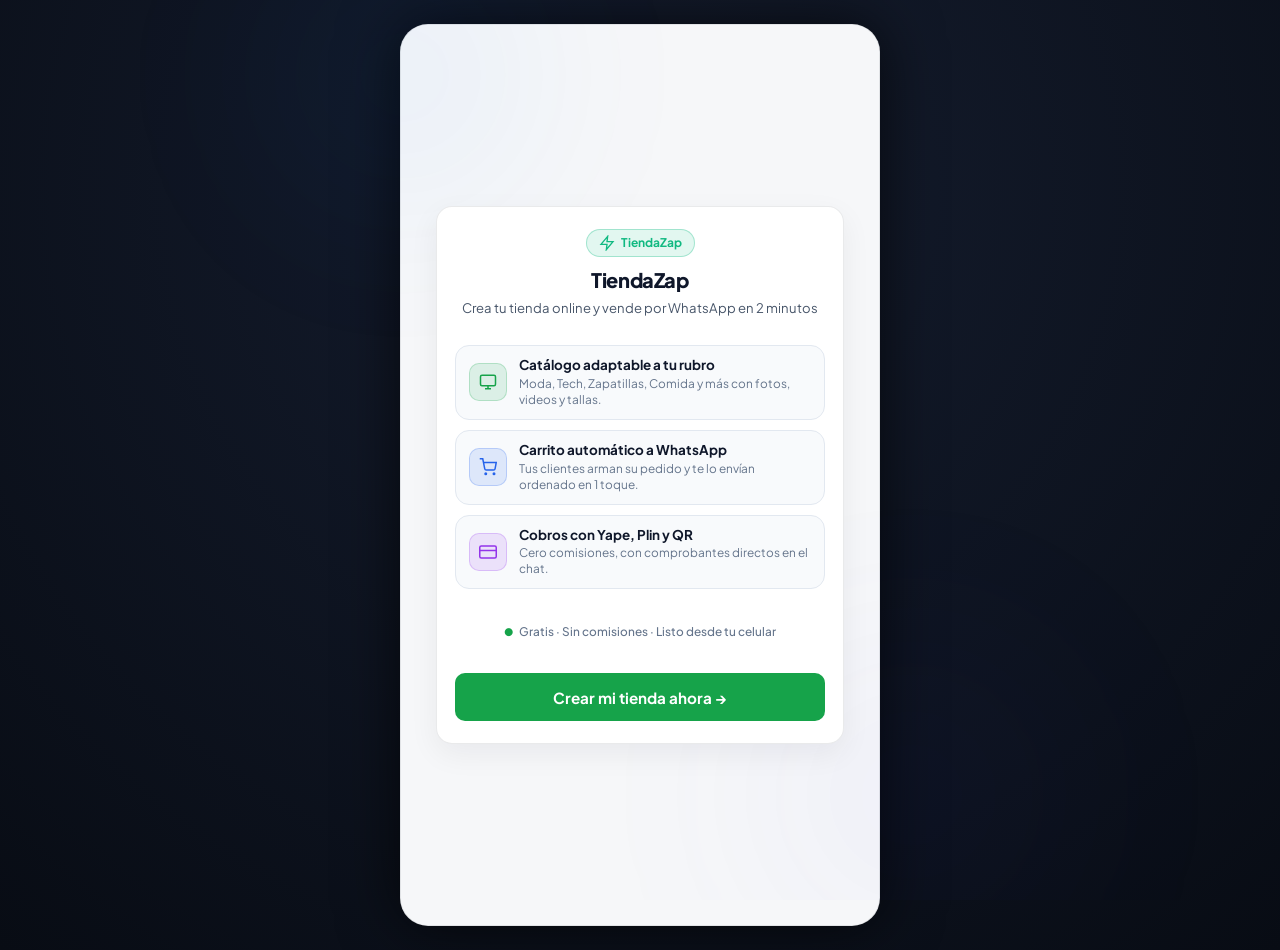
==== commit 7226b897: "feat(studio): light mode product editor, native in-app PIN modal, clean QR scanner, animated onboard" ====
--- a/micro-catalogo-whatsapp/index.html
+++ b/micro-catalogo-whatsapp/index.html
@@ -41,7 +41,7 @@
     href="https://fonts.googleapis.com/css2?family=Plus+Jakarta+Sans:wght@400;500;600;700;800;900&family=Outfit:wght@500;600;700;800;900&display=swap"
     rel="stylesheet">
 
-  <link rel="stylesheet" href="style.css?v=20261118-v41">
+  <link rel="stylesheet" href="style.css?v=20261118-v42">
 </head>
 
 <body data-app-theme="light">
@@ -67,48 +67,63 @@
                 <svg viewBox="0 0 24 24" width="16" height="16" fill="none" stroke="currentColor" stroke-width="2">
                   <path d="M13 2L3 14h9l-1 8 10-12h-9l1-8z"></path>
                 </svg>
-                <span>TiendaZap Studio</span>
-              </div>
-              <h1 class="onboarding-title">Tu catálogo digital conectado a WhatsApp</h1>
-              <p class="onboarding-subtitle">Publica tus productos con fotos, videos y precios en S/ o US$. Recibe pedidos listos en tu WhatsApp y cobra con Yape o Plin.</p>
-            </div>
-
-            <div class="onboarding-highlights">
-              <div class="onboarding-highlight-item">
-                <div class="highlight-icon">
-                  <svg viewBox="0 0 24 24" width="16" height="16" fill="none" stroke="currentColor" stroke-width="1.5">
-                    <rect x="3" y="3" width="7" height="7" rx="1.5"></rect>
-                    <rect x="14" y="3" width="7" height="7" rx="1.5"></rect>
-                    <rect x="14" y="14" width="7" height="7" rx="1.5"></rect>
-                    <rect x="3" y="14" width="7" height="7" rx="1.5"></rect>
+                <span>TiendaZap</span>
+              </div>
+              <h1 class="onboarding-title">TiendaZap</h1>
+              <p class="onboarding-subtitle">Crea tu tienda online y vende por WhatsApp en 2 minutos</p>
+            </div>
+
+            <div class="onboarding-feature-cards">
+              <div class="onboarding-feature-card feat-green">
+                <div class="feat-icon-wrap icon-green">
+                  <svg viewBox="0 0 24 24" width="18" height="18" fill="none" stroke="currentColor" stroke-width="2">
+                    <rect x="2" y="3" width="20" height="14" rx="2" ry="2"></rect>
+                    <line x1="8" y1="21" x2="16" y2="21"></line>
+                    <line x1="12" y1="17" x2="12" y2="21"></line>
                   </svg>
                 </div>
-                <span>Catálogo adaptable a tu rubro (Moda, Tech, Autos y más)</span>
-              </div>
-              <div class="onboarding-highlight-item">
-                <div class="highlight-icon">
-                  <svg viewBox="0 0 24 24" width="16" height="16" fill="none" stroke="currentColor" stroke-width="1.5">
+                <div class="feat-content">
+                  <strong class="feat-title">Catálogo adaptable a tu rubro</strong>
+                  <p class="feat-desc">Moda, Tech, Zapatillas, Comida y más con fotos, videos y tallas.</p>
+                </div>
+              </div>
+
+              <div class="onboarding-feature-card feat-blue">
+                <div class="feat-icon-wrap icon-blue">
+                  <svg viewBox="0 0 24 24" width="18" height="18" fill="none" stroke="currentColor" stroke-width="2">
                     <circle cx="9" cy="21" r="1"></circle>
                     <circle cx="20" cy="21" r="1"></circle>
                     <path d="M1 1h4l2.68 13.39a2 2 0 0 0 2 1.61h9.72a2 2 0 0 0 2-1.61L23 6H6"></path>
                   </svg>
                 </div>
-                <span>Carrito automático directo a tu WhatsApp</span>
-              </div>
-              <div class="onboarding-highlight-item">
-                <div class="highlight-icon">
-                  <svg viewBox="0 0 24 24" width="16" height="16" fill="none" stroke="currentColor" stroke-width="1.5">
-                    <circle cx="12" cy="12" r="9"></circle>
-                    <path d="M12 3a9 9 0 0 0 0 18v-18z"></path>
+                <div class="feat-content">
+                  <strong class="feat-title">Carrito automático a WhatsApp</strong>
+                  <p class="feat-desc">Tus clientes arman su pedido y te lo envían ordenado en 1 toque.</p>
+                </div>
+              </div>
+
+              <div class="onboarding-feature-card feat-purple">
+                <div class="feat-icon-wrap icon-purple">
+                  <svg viewBox="0 0 24 24" width="18" height="18" fill="none" stroke="currentColor" stroke-width="2">
+                    <rect x="1" y="4" width="22" height="16" rx="2" ry="2"></rect>
+                    <line x1="1" y1="10" x2="23" y2="10"></line>
                   </svg>
                 </div>
-                <span>Personaliza colores, modo claro/oscuro y código QR</span>
-              </div>
+                <div class="feat-content">
+                  <strong class="feat-title">Cobros con Yape, Plin y QR</strong>
+                  <p class="feat-desc">Cero comisiones, con comprobantes directos en el chat.</p>
+                </div>
+              </div>
+            </div>
+
+            <div class="onboarding-trust-badge">
+              <span class="trust-badge-dot">●</span>
+              <span>Gratis · Sin comisiones · Listo desde tu celular</span>
             </div>
 
             <div class="onboarding-actions">
               <button type="button" id="onboarding-btn-start" class="btn-primary-onboard">
-                <span>Crear mi tienda paso a paso →</span>
+                <span>Crear mi tienda ahora →</span>
               </button>
               <div id="onboarding-resume-link-wrap" class="onboarding-resume-wrap hidden" style="margin-top: 10px; text-align: center;">
                 <button type="button" id="onboarding-btn-resume" class="btn-link-subtle" style="font-size: 0.82rem; color: var(--app-text-muted); background: none; border: none; cursor: pointer; text-decoration: underline; padding: 6px;">
@@ -130,7 +145,11 @@
                 <span>Atrás</span>
               </button>
               <div class="onboarding-step-indicator">
-                <span>Paso 1 de 4</span>
+                <div class="onboarding-step-text-wrap">
+                  <span class="step-num">Paso 1 de 4</span>
+                  <span class="step-dot">·</span>
+                  <span class="step-name">Tu negocio</span>
+                </div>
                 <div class="onboarding-progress-bar"><div class="onboarding-progress-fill" style="width: 25%;"></div></div>
               </div>
             </div>
@@ -201,7 +220,11 @@
                 <span>Atrás</span>
               </button>
               <div class="onboarding-step-indicator">
-                <span>Paso 2 de 4</span>
+                <div class="onboarding-step-text-wrap">
+                  <span class="step-num">Paso 2 de 4</span>
+                  <span class="step-dot">·</span>
+                  <span class="step-name">Perfil</span>
+                </div>
                 <div class="onboarding-progress-bar"><div class="onboarding-progress-fill" style="width: 50%;"></div></div>
               </div>
             </div>
@@ -298,7 +321,11 @@
                 <span>Atrás</span>
               </button>
               <div class="onboarding-step-indicator">
-                <span>Paso 3 de 4</span>
+                <div class="onboarding-step-text-wrap">
+                  <span class="step-num">Paso 3 de 4</span>
+                  <span class="step-dot">·</span>
+                  <span class="step-name">WhatsApp y Cobros</span>
+                </div>
                 <div class="onboarding-progress-bar"><div class="onboarding-progress-fill" style="width: 75%;"></div></div>
               </div>
             </div>
@@ -369,7 +396,11 @@
                 <span>Atrás</span>
               </button>
               <div class="onboarding-step-indicator">
-                <span>Paso 4 de 4</span>
+                <div class="onboarding-step-text-wrap">
+                  <span class="step-num">Paso 4 de 4</span>
+                  <span class="step-dot">·</span>
+                  <span class="step-name">Primer producto</span>
+                </div>
                 <div class="onboarding-progress-bar"><div class="onboarding-progress-fill" style="width: 100%;"></div></div>
               </div>
             </div>
@@ -630,11 +661,14 @@
 
           <!-- Card de Perfil de Empresa (Estilo WhatsApp Business) -->
           <section class="settings-section-card business-profile-card">
-            <div class="section-card-header-row">
-              <div style="display: flex; align-items: center; gap: 8px; flex-wrap: wrap;">
-                <h3 class="section-card-title" style="margin-bottom: 0;">Perfil de Empresa</h3>
-                <button type="button" id="btn-reopen-wizard-settings" class="btn-secondary-compact" style="padding: 4px 10px; font-size: 0.75rem; border-radius: 12px; border: 1px solid rgba(56, 189, 248, 0.4); color: #38bdf8; background: rgba(56, 189, 248, 0.1);">
-                  🪄 Abrir Asistente
+            <div class="section-card-header-row" style="display: flex; align-items: center; justify-content: space-between; gap: 8px; flex-wrap: wrap;">
+              <div style="display: flex; align-items: center; gap: 8px; flex-shrink: 0;">
+                <h3 class="section-card-title" style="margin-bottom: 0; white-space: nowrap;">Perfil de Empresa</h3>
+                <button type="button" id="btn-reopen-wizard-settings" class="btn-secondary-compact" style="padding: 4px 8px; font-size: 0.75rem; border-radius: 12px; border: 1px solid rgba(56, 189, 248, 0.4); color: #38bdf8; background: rgba(56, 189, 248, 0.1); display: inline-flex; align-items: center; gap: 4px; white-space: nowrap;">
+                  <svg width="13" height="13" viewBox="0 0 24 24" fill="none" stroke="currentColor" stroke-width="2">
+                    <polygon points="12 2 15.09 8.26 22 9.27 17 14.14 18.18 21.02 12 17.77 5.82 21.02 7 14.14 2 9.27 8.91 8.26 12 2"></polygon>
+                  </svg>
+                  <span>Asistente</span>
                 </button>
               </div>
               <div class="store-status-switch-wrap">
@@ -865,6 +899,93 @@
             <button type="button" id="save-store-btn" class="btn-save-settings-compact"
               style="margin-top: 14px;">Guardar cambios</button>
           </section>
+
+          <!-- Card de Seguridad (PIN de Acceso) -->
+          <section class="settings-section-card security-pin-card" id="security-pin-card" style="margin-top: 14px;">
+            <div class="section-card-header-row" style="display: flex; align-items: center; justify-content: space-between; gap: 8px; flex-wrap: wrap;">
+              <div style="display: flex; align-items: center; gap: 8px;">
+                <div class="pin-card-icon-badge" style="width: 28px; height: 28px; border-radius: 8px; background: rgba(22, 163, 74, 0.12); color: #16a34a; display: flex; align-items: center; justify-content: center;">
+                  <svg viewBox="0 0 24 24" width="16" height="16" fill="none" stroke="currentColor" stroke-width="2">
+                    <rect x="3" y="11" width="18" height="11" rx="2" ry="2"></rect>
+                    <path d="M7 11V7a5 5 0 0 1 10 0v4"></path>
+                  </svg>
+                </div>
+                <div>
+                  <h3 class="section-card-title" style="margin-bottom: 0;">Seguridad (PIN de acceso)</h3>
+                </div>
+              </div>
+              <span id="pin-status-pill" class="apple-status-pill closed">
+                <span class="apple-status-dot"></span>
+                <span id="pin-status-label">Desactivado</span>
+              </span>
+            </div>
+            <p class="section-card-desc" style="margin-top: 4px;">Protege el panel de administración en este celular para evitar modificaciones no deseadas.</p>
+
+            <!-- Vista cuando no hay PIN -->
+            <div id="pin-view-disabled" class="pin-subview">
+              <button type="button" id="btn-show-create-pin" class="btn-secondary-compact" style="padding: 7px 14px; font-weight: 600; display: inline-flex; align-items: center; gap: 6px;">
+                <svg viewBox="0 0 24 24" width="14" height="14" fill="none" stroke="currentColor" stroke-width="2">
+                  <rect x="3" y="11" width="18" height="11" rx="2" ry="2"></rect>
+                  <path d="M7 11V7a5 5 0 0 1 10 0v4"></path>
+                </svg>
+                <span>Crear PIN de seguridad</span>
+              </button>
+            </div>
+
+            <!-- Mini formulario Crear PIN -->
+            <div id="pin-form-create" class="pin-subview hidden" style="margin-top: 10px; background: rgba(0,0,0,0.03); border: 1px solid rgba(0,0,0,0.08); border-radius: 12px; padding: 12px;">
+              <label class="field-label-sm" for="input-new-pin">Ingresa un PIN numérico (4 a 6 dígitos):</label>
+              <div style="display: flex; gap: 8px; margin-top: 6px; align-items: center; flex-wrap: wrap;">
+                <input type="password" id="input-new-pin" class="input-modern" inputmode="numeric" maxlength="6" placeholder="••••" style="max-width: 140px; text-align: center; letter-spacing: 0.25em; font-weight: bold;">
+                <button type="button" id="btn-confirm-create-pin" class="btn-save-product" style="padding: 7px 16px; font-size: 0.82rem;">Guardar PIN</button>
+                <button type="button" id="btn-cancel-create-pin" class="btn-secondary-compact" style="padding: 7px 12px; font-size: 0.82rem;">Cancelar</button>
+              </div>
+              <span id="pin-create-error" class="pin-inline-error hidden" style="color: #ef4444; font-size: 0.78rem; display: block; margin-top: 4px;">Debe tener entre 4 y 6 números.</span>
+            </div>
+
+            <!-- Vista cuando el PIN está activo -->
+            <div id="pin-view-enabled" class="pin-subview hidden">
+              <p style="font-size: 0.82rem; color: #16a34a; font-weight: 500; margin: 4px 0 10px;">✓ Tu panel está protegido con PIN.</p>
+              <div style="display: flex; gap: 8px; flex-wrap: wrap;">
+                <button type="button" id="btn-show-change-pin" class="btn-secondary-compact" style="padding: 6px 12px; font-size: 0.8rem;">
+                  Cambiar PIN
+                </button>
+                <button type="button" id="btn-show-remove-pin" class="btn-secondary-compact" style="padding: 6px 12px; font-size: 0.8rem; color: #ef4444;">
+                  Quitar PIN
+                </button>
+              </div>
+            </div>
+
+            <!-- Mini formulario Cambiar PIN -->
+            <div id="pin-form-change" class="pin-subview hidden" style="margin-top: 10px; background: rgba(0,0,0,0.03); border: 1px solid rgba(0,0,0,0.08); border-radius: 12px; padding: 12px;">
+              <div class="form-grid-2">
+                <div class="editor-field-group">
+                  <label class="field-label-sm" for="input-current-pin">PIN Actual:</label>
+                  <input type="password" id="input-current-pin" class="input-modern" inputmode="numeric" maxlength="6" placeholder="••••" style="text-align: center; letter-spacing: 0.25em;">
+                </div>
+                <div class="editor-field-group">
+                  <label class="field-label-sm" for="input-change-new-pin">Nuevo PIN (4-6 dígitos):</label>
+                  <input type="password" id="input-change-new-pin" class="input-modern" inputmode="numeric" maxlength="6" placeholder="••••" style="text-align: center; letter-spacing: 0.25em;">
+                </div>
+              </div>
+              <div style="display: flex; gap: 8px; margin-top: 8px;">
+                <button type="button" id="btn-confirm-change-pin" class="btn-save-product" style="padding: 7px 16px; font-size: 0.82rem;">Actualizar PIN</button>
+                <button type="button" id="btn-cancel-change-pin" class="btn-secondary-compact" style="padding: 7px 12px; font-size: 0.82rem;">Cancelar</button>
+              </div>
+              <span id="pin-change-error" class="pin-inline-error hidden" style="color: #ef4444; font-size: 0.78rem; display: block; margin-top: 4px;"></span>
+            </div>
+
+            <!-- Mini formulario Quitar PIN -->
+            <div id="pin-form-remove" class="pin-subview hidden" style="margin-top: 10px; background: rgba(0,0,0,0.03); border: 1px solid rgba(0,0,0,0.08); border-radius: 12px; padding: 12px;">
+              <label class="field-label-sm" for="input-remove-current-pin">Ingresa tu PIN actual para desactivarlo:</label>
+              <div style="display: flex; gap: 8px; margin-top: 6px; align-items: center; flex-wrap: wrap;">
+                <input type="password" id="input-remove-current-pin" class="input-modern" inputmode="numeric" maxlength="6" placeholder="••••" style="max-width: 140px; text-align: center; letter-spacing: 0.25em;">
+                <button type="button" id="btn-confirm-remove-pin" class="btn-save-product" style="padding: 7px 16px; font-size: 0.82rem; background: #ef4444 !important;">Desactivar PIN</button>
+                <button type="button" id="btn-cancel-remove-pin" class="btn-secondary-compact" style="padding: 7px 12px; font-size: 0.82rem;">Cancelar</button>
+              </div>
+              <span id="pin-remove-error" class="pin-inline-error hidden" style="color: #ef4444; font-size: 0.78rem; display: block; margin-top: 4px;">PIN incorrecto.</span>
+            </div>
+          </section>
         </div>
 
         <!-- =============================================================
@@ -958,7 +1079,7 @@
                   <input type="file" id="editor-file-input" accept="image/*" multiple class="hidden">
                   <div class="editor-photos-strip" id="editor-photos-strip"></div>
                   <div class="photo-url-fallback-row">
-                    <button type="button" id="editor-trigger-file-btn" class="btn-alt-sm">+ Agregar Fotos</button>
+                    <button type="button" id="editor-trigger-file-btn" class="btn-alt-sm hidden" style="display: none !important;">+ Agregar Fotos</button>
                   </div>
                   <input type="url" id="editor-url-input" class="input-modern hidden"
                     placeholder="https://ejemplo.com/foto.jpg">
@@ -1826,45 +1947,74 @@
 
     <!-- 3. MODAL CÓDIGO QR FIJO PARA IMPRIMIR -->
     <div class="overlay qr-modal-overlay hidden" id="qr-modal">
-      <div class="qr-modal-card">
-        <button id="close-qr-btn" class="close-sheet-btn" type="button">✕</button>
-        <div class="qr-header">
-          <span class="qr-badge">🔲 CÓDIGO QR FIJO INTELIGENTE</span>
-          <h2 class="qr-title" id="qr-store-title">BurgerZap & Grill</h2>
-          <p class="qr-desc">Imprime este código una sola vez. Si cambias precios o productos en el menú, el QR seguirá
-            funcionando igual sin tener que volver a imprimir.</p>
-        </div>
-
-        <!-- Selector de Destino -->
-        <div class="qr-target-selector">
-          <div class="qr-type-pills">
-            <button type="button" class="qr-pill-btn active" id="qr-pill-general">🌐 General / Redes</button>
-            <button type="button" class="qr-pill-btn" id="qr-pill-table">🍽️ Mesa Específica</button>
-          </div>
-          <div class="qr-table-input-row hidden" id="qr-table-input-row">
-            <label for="qr-table-number">Número o Nombre de la Mesa:</label>
-            <input type="text" id="qr-table-number" class="form-input" placeholder="Ej: Mesa 1, Mesa 2, Barra"
-              value="Mesa 1">
-          </div>
-          <div class="qr-catalog-select-row hidden" id="qr-catalog-select-row">
-            <label for="qr-catalog-select" class="qr-field-label">Catálogo a generar:</label>
-            <select id="qr-catalog-select" class="form-input"></select>
-          </div>
-        </div>
-
-        <div class="qr-canvas-wrapper" id="qr-canvas-wrapper">
-          <canvas id="qr-canvas" width="240" height="240"></canvas>
-        </div>
-
-        <div class="qr-actions">
-          <button id="download-qr-btn" class="btn-save-product" type="button">⬇️ Descargar Código QR (PNG)</button>
-          <button id="copy-link-btn" class="btn-alt-sm" style="padding: 10px;" type="button">📋 Copiar Enlace
-            Directo</button>
+        <div class="qr-modal-card">
+          <button id="close-qr-btn" class="close-sheet-btn" type="button">✕</button>
+          <div class="qr-header">
+            <span class="qr-badge" style="display: inline-flex; align-items: center; gap: 5px;">
+              <svg viewBox="0 0 24 24" width="13" height="13" fill="none" stroke="currentColor" stroke-width="2.5">
+                <rect x="3" y="3" width="7" height="7"></rect>
+                <rect x="14" y="3" width="7" height="7"></rect>
+                <rect x="14" y="14" width="7" height="7"></rect>
+                <rect x="3" y="14" width="7" height="7"></rect>
+              </svg>
+              <span>CÓDIGO QR INTELIGENTE</span>
+            </span>
+            <h2 class="qr-title" id="qr-store-title">BurgerZap & Grill</h2>
+            <p class="qr-desc">Imprime este código una sola vez. Si cambias precios o productos en tu catálogo, el QR seguirá funcionando igual sin tener que volver a imprimir.</p>
+          </div>
+
+          <!-- Selector de Destino -->
+          <div class="qr-target-selector" id="qr-target-selector">
+            <div class="qr-type-pills" id="qr-type-pills-container">
+              <button type="button" class="qr-pill-btn active" id="qr-pill-general" style="display: inline-flex; align-items: center; gap: 5px;">
+                <svg viewBox="0 0 24 24" width="13" height="13" fill="none" stroke="currentColor" stroke-width="2">
+                  <circle cx="12" cy="12" r="10"></circle>
+                  <line x1="2" y1="12" x2="22" y2="12"></line>
+                  <path d="M12 2a15.3 15.3 0 0 1 4 10 15.3 15.3 0 0 1-4 10 15.3 15.3 0 0 1-4-10 15.3 15.3 0 0 1 4-10z"></path>
+                </svg>
+                <span>General / Redes</span>
+              </button>
+              <button type="button" class="qr-pill-btn" id="qr-pill-table" style="display: inline-flex; align-items: center; gap: 5px;">
+                <svg viewBox="0 0 24 24" width="13" height="13" fill="none" stroke="currentColor" stroke-width="2">
+                  <path d="M18 2v20M6 2v20M2 7h20M2 17h20"></path>
+                </svg>
+                <span>Mesa Específica</span>
+              </button>
+            </div>
+            <div class="qr-table-input-row hidden" id="qr-table-input-row">
+              <label for="qr-table-number">Número o Nombre de la Mesa:</label>
+              <input type="text" id="qr-table-number" class="form-input" placeholder="Ej: Mesa 1, Mesa 2, Barra"
+                value="Mesa 1">
+            </div>
+            <div class="qr-catalog-select-row hidden" id="qr-catalog-select-row">
+              <label for="qr-catalog-select" class="qr-field-label">Catálogo a generar:</label>
+              <select id="qr-catalog-select" class="form-input"></select>
+            </div>
+          </div>
+
+          <div class="qr-canvas-wrapper" id="qr-canvas-wrapper">
+            <canvas id="qr-canvas" width="240" height="240"></canvas>
+          </div>
+
+          <div class="qr-actions">
+            <button id="download-qr-btn" class="btn-save-product" type="button" style="display: inline-flex; align-items: center; justify-content: center; gap: 8px;">
+              <svg viewBox="0 0 24 24" width="15" height="15" fill="none" stroke="currentColor" stroke-width="2.5">
+                <path d="M21 15v4a2 2 0 0 1-2 2H5a2 2 0 0 1-2-2v-4M7 10l5 5 5-5M12 15V3"></path>
+              </svg>
+              <span>Descargar Código QR (PNG)</span>
+            </button>
+            <button id="copy-link-btn" class="btn-alt-sm" style="padding: 10px; display: inline-flex; align-items: center; justify-content: center; gap: 8px;" type="button">
+              <svg viewBox="0 0 24 24" width="15" height="15" fill="none" stroke="currentColor" stroke-width="2.5">
+                <rect x="9" y="9" width="13" height="13" rx="2" ry="2"></rect>
+                <path d="M5 15H4a2 2 0 0 1-2-2V4a2 2 0 0 1 2-2h9a2 2 0 0 1 2 2v1"></path>
+              </svg>
+              <span>Copiar Enlace Directo</span>
+            </button>
+          </div>
         </div>
       </div>
-    </div>
-
-    <!-- 4. MODAL TICKET DE CONFIRMACIÓN -->
+      
+      <!-- 4. MODAL TICKET DE CONFIRMACIÓN -->
     <div class="overlay ticket-modal-overlay hidden" id="ticket-modal">
       <div class="ticket-card">
         <div class="ticket-celebrate-badge">🎉 ¡PEDIDO GENERADO CON ÉXITO!</div>
@@ -2085,6 +2235,28 @@
       </div>
     </div>
 
+    <!-- 5. MODAL DE DESBLOQUEO DE PIN NATIVO -->
+    <div class="overlay pin-lock-modal-overlay hidden" id="pin-lock-modal" aria-modal="true" role="dialog">
+      <div class="pin-lock-card">
+        <div class="pin-lock-icon-wrap">
+          <svg viewBox="0 0 24 24" width="28" height="28" fill="none" stroke="currentColor" stroke-width="2" stroke-linecap="round" stroke-linejoin="round">
+            <rect x="3" y="11" width="18" height="11" rx="2" ry="2"></rect>
+            <path d="M7 11V7a5 5 0 0 1 10 0v4"></path>
+          </svg>
+        </div>
+        <h2 class="pin-lock-title">Panel protegido</h2>
+        <p class="pin-lock-subtitle">Ingresa tu PIN de seguridad para acceder al panel de administración</p>
+        <div class="pin-lock-input-wrap">
+          <input type="password" id="pin-lock-input" class="pin-lock-input" inputmode="numeric" maxlength="6" placeholder="••••" autocomplete="off">
+        </div>
+        <p id="pin-lock-error" class="pin-lock-error-text hidden">PIN incorrecto. Inténtalo de nuevo.</p>
+        <div class="pin-lock-actions">
+          <button type="button" id="pin-lock-submit-btn" class="btn-save-product pin-lock-btn-submit">Desbloquear</button>
+          <button type="button" id="pin-lock-cancel-btn" class="btn-secondary-compact pin-lock-btn-cancel">Ver vitrina pública</button>
+        </div>
+      </div>
+    </div>
+
     <!-- 4. MODAL LIGHTBOX PARA PANTALLA COMPLETA Y ZOOM DE FOTOS -->
     <div class="overlay lightbox-overlay hidden" id="media-lightbox-modal" aria-hidden="true">
       <button type="button" class="lightbox-close-btn" id="lightbox-close-btn"
@@ -2098,7 +2270,7 @@
 
   <script src="https://cdn.jsdelivr.net/npm/qrcode-generator@1.4.4/qrcode.min.js"></script>
   <script src="https://cdn.jsdelivr.net/npm/lz-string@1.5.0/libs/lz-string.min.js"></script>
-  <script src="app.js?v=20261118-v41"></script>
+  <script src="app.js?v=20261118-v42"></script>
 </body>
 
 </html>
--- a/micro-catalogo-whatsapp/style.css
+++ b/micro-catalogo-whatsapp/style.css
@@ -8845,8 +8845,6 @@
   color: var(--cust-accent-fg, #ffffff) !important;
   opacity: 0.92 !important;
 }
-  opacity: 0.88 !important;
-}
 
 #cart-modal-overlay .yape-merchant-info-card {
   background: var(--cust-surface-2, #f1f5f9) !important;
@@ -9187,3 +9185,1014 @@
     scroll-behavior: auto !important;
   }
 }
+
+/* ===================================================================
+   9. CORRECCIONES QUIRÚRGICAS DE MODO CLARO EN EL STUDIO (TIENDAZAP)
+   =================================================================== */
+
+/* 1. Inputs, Buscador y Slug (eliminar cajas negras sobre tarjetas blancas) */
+body[data-app-theme="light"] input,
+body[data-app-theme="light"] select,
+body[data-app-theme="light"] textarea,
+body[data-app-theme="light"] .input-modern,
+body[data-app-theme="light"] .textarea-modern,
+body[data-app-theme="light"] .spec-input,
+body[data-app-theme="light"] .schema-field-input,
+body[data-app-theme="light"] .schema-field-select,
+body[data-app-theme="light"] .search-input-field,
+body[data-app-theme="light"] #studio-search-input,
+body[data-app-theme="light"] #settings-slug-input,
+body[data-app-theme="light"] #settings-store-slug,
+body[data-app-theme="light"] #live-store-email,
+body[data-app-theme="light"] #live-store-hours,
+body[data-app-theme="light"] #live-store-address,
+body[data-app-theme="light"] #live-store-name,
+body[data-app-theme="light"] #live-store-tagline,
+body[data-app-theme="light"] #live-store-phone,
+body[data-app-theme="light"] #yape-phone-input,
+body[data-app-theme="light"] #yape-name-input,
+body[data-app-theme="light"] #delivery-cost-input,
+body[data-app-theme="light"] #delivery-time-input,
+body[data-app-theme="light"] .editor-currency-select,
+[data-app-theme="light"] .input-modern,
+[data-app-theme="light"] .search-input-field,
+[data-app-theme="light"] #studio-search-input,
+[data-app-theme="light"] #settings-slug-input,
+[data-app-theme="light"] #settings-store-slug,
+[data-app-theme="light"] #live-store-email,
+[data-app-theme="light"] #live-store-hours,
+[data-app-theme="light"] #live-store-address,
+[data-app-theme="light"] textarea,
+[data-app-theme="light"] select {
+  background: #f8fafc !important;
+  color: #0f172a !important;
+  border: 1px solid #cbd5e1 !important;
+  color-scheme: light !important;
+}
+
+body[data-app-theme="light"] select option,
+[data-app-theme="light"] select option {
+  background: #ffffff !important;
+  color: #0f172a !important;
+}
+
+body[data-app-theme="light"] input::placeholder,
+body[data-app-theme="light"] textarea::placeholder,
+body[data-app-theme="light"] .input-modern::placeholder,
+[data-app-theme="light"] input::placeholder,
+[data-app-theme="light"] textarea::placeholder {
+  color: #64748b !important;
+}
+
+/* Enlace de tu tienda: barra gris clara con texto oscuro */
+body[data-app-theme="light"] .store-link-input-row,
+[data-app-theme="light"] .store-link-input-row {
+  background: #f1f5f9 !important;
+  border: 1px solid #e2e8f0 !important;
+}
+
+body[data-app-theme="light"] .store-link-display-text,
+body[data-app-theme="light"] #highlight-store-url,
+[data-app-theme="light"] .store-link-display-text,
+[data-app-theme="light"] #highlight-store-url {
+  color: #0f172a !important;
+}
+
+body[data-app-theme="light"] .store-link-card-title,
+[data-app-theme="light"] .store-link-card-title {
+  color: #475569 !important;
+}
+
+body[data-app-theme="light"] .btn-dual-action,
+[data-app-theme="light"] .btn-dual-action {
+  background: #ffffff !important;
+  border: 1px solid #cbd5e1 !important;
+  color: #0f172a !important;
+}
+
+body[data-app-theme="light"] .btn-dual-action svg,
+[data-app-theme="light"] .btn-dual-action svg {
+  stroke: #0f172a !important;
+}
+
+body[data-app-theme="light"] .store-search-wrapper,
+body[data-app-theme="light"] .studio-search-wrapper,
+[data-app-theme="light"] .studio-search-wrapper {
+  background: #f1f5f9 !important;
+  border: 1px solid #cbd5e1 !important;
+}
+
+/* 2. Botón Cambiar Logo (legible sobre fondo claro) */
+body[data-app-theme="light"] #change-logo-btn,
+body[data-app-theme="light"] .btn-compact-change-logo,
+body[data-app-theme="light"] .btn-change-logo,
+body[data-app-theme="light"] .change-logo-btn,
+body[data-app-theme="light"] .btn-alt-sm,
+[data-app-theme="light"] #change-logo-btn,
+[data-app-theme="light"] .btn-compact-change-logo,
+[data-app-theme="light"] .btn-change-logo,
+[data-app-theme="light"] .change-logo-btn,
+[data-app-theme="light"] .btn-alt-sm {
+  background: #f1f5f9 !important;
+  color: #0f172a !important;
+  border: 1px solid #cbd5e1 !important;
+}
+
+body[data-app-theme="light"] #change-logo-btn:hover,
+body[data-app-theme="light"] .btn-compact-change-logo:hover,
+[data-app-theme="light"] #change-logo-btn:hover {
+  background: #e2e8f0 !important;
+  color: #0f172a !important;
+}
+
+body[data-app-theme="light"] #change-logo-btn svg,
+body[data-app-theme="light"] .btn-compact-change-logo svg,
+[data-app-theme="light"] #change-logo-btn svg {
+  stroke: #0f172a !important;
+}
+
+/* 3. Rubro de la Tienda (.niche-card-btn) */
+body[data-app-theme="light"] .niche-card-btn,
+body[data-app-theme="light"] .niche-selector-compact-grid .niche-card-btn,
+[data-app-theme="light"] .niche-card-btn,
+[data-app-theme="light"] .niche-selector-compact-grid .niche-card-btn {
+  background: #f8fafc !important;
+  color: #334155 !important;
+  border: 1px solid #e2e8f0 !important;
+}
+
+body[data-app-theme="light"] .niche-card-btn svg,
+body[data-app-theme="light"] .niche-selector-compact-grid .niche-icon,
+[data-app-theme="light"] .niche-card-btn svg {
+  stroke: #334155 !important;
+}
+
+body[data-app-theme="light"] .niche-card-btn.active,
+body[data-app-theme="light"] .niche-selector-compact-grid .niche-card-btn.active,
+[data-app-theme="light"] .niche-card-btn.active,
+[data-app-theme="light"] .niche-selector-compact-grid .niche-card-btn.active {
+  background: #0f172a !important;
+  color: #ffffff !important;
+  border-color: #0f172a !important;
+}
+
+body[data-app-theme="light"] .niche-card-btn.active svg,
+body[data-app-theme="light"] .niche-selector-compact-grid .niche-card-btn.active .niche-icon,
+[data-app-theme="light"] .niche-card-btn.active svg {
+  stroke: #ffffff !important;
+}
+
+/* 4. Sección Tema y Color & Acordeón de Redes Sociales */
+body[data-app-theme="light"] #view-store h3,
+body[data-app-theme="light"] #view-store h4,
+body[data-app-theme="light"] #view-products h3,
+body[data-app-theme="light"] #view-products h4,
+body[data-app-theme="light"] #view-payments h3,
+body[data-app-theme="light"] #view-payments h4,
+body[data-app-theme="light"] .compact-section-title,
+body[data-app-theme="light"] .section-card-title,
+[data-app-theme="light"] .compact-section-title {
+  color: #0f172a !important;
+}
+
+body[data-app-theme="light"] .theme-mode-segmented,
+[data-app-theme="light"] .theme-mode-segmented {
+  background: #f1f5f9 !important;
+  border: 1px solid #e2e8f0 !important;
+}
+
+body[data-app-theme="light"] .btn-theme-mode-seg,
+[data-app-theme="light"] .btn-theme-mode-seg {
+  color: #475569 !important;
+}
+
+body[data-app-theme="light"] .btn-theme-mode-seg.active,
+[data-app-theme="light"] .btn-theme-mode-seg.active {
+  background: #ffffff !important;
+  color: #0f172a !important;
+  box-shadow: 0 1px 2px rgba(15, 23, 42, 0.08) !important;
+}
+
+body[data-app-theme="light"] .swatch-name,
+[data-app-theme="light"] .swatch-name {
+  color: #475569 !important;
+}
+
+body[data-app-theme="light"] .theme-swatch-item.active .swatch-name,
+[data-app-theme="light"] .theme-swatch-item.active .swatch-name {
+  color: #0f172a !important;
+  font-weight: 700 !important;
+}
+
+body[data-app-theme="light"] .swatch-custom-label,
+[data-app-theme="light"] .swatch-custom-label {
+  border-color: #cbd5e1 !important;
+  background: #f1f5f9 !important;
+}
+
+body[data-app-theme="light"] .compact-accordion,
+[data-app-theme="light"] .compact-accordion {
+  background: #f8fafc !important;
+  border: 1px solid #e2e8f0 !important;
+}
+
+body[data-app-theme="light"] .accordion-summary,
+[data-app-theme="light"] .accordion-summary {
+  color: #0f172a !important;
+}
+
+body[data-app-theme="light"] .accordion-chevron,
+[data-app-theme="light"] .accordion-chevron {
+  color: #64748b !important;
+}
+
+body[data-app-theme="light"] .btn-save-settings-compact,
+[data-app-theme="light"] .btn-save-settings-compact {
+  background: #0f172a !important;
+  color: #ffffff !important;
+  border: 1px solid #0f172a !important;
+}
+
+/* 5. Tarjeta de Producto en Pestaña Productos (.apple-studio-prod-card) */
+body[data-app-theme="light"] .apple-studio-prod-card,
+[data-app-theme="light"] .apple-studio-prod-card {
+  background: #ffffff !important;
+  border: 1px solid #e2e8f0 !important;
+  box-shadow: 0 1px 3px rgba(15, 23, 42, 0.05) !important;
+}
+
+body[data-app-theme="light"] .apple-studio-prod-card:hover,
+[data-app-theme="light"] .apple-studio-prod-card:hover {
+  background: #f8fafc !important;
+  border-color: #cbd5e1 !important;
+}
+
+body[data-app-theme="light"] .apple-prod-title,
+[data-app-theme="light"] .apple-prod-title {
+  color: #0f172a !important;
+}
+
+body[data-app-theme="light"] .apple-prod-meta-cat,
+[data-app-theme="light"] .apple-prod-meta-cat {
+  color: #64748b !important;
+}
+
+body[data-app-theme="light"] .apple-sku-pill,
+[data-app-theme="light"] .apple-sku-pill {
+  background: #f1f5f9 !important;
+  color: #475569 !important;
+  border: 1px solid #e2e8f0 !important;
+}
+
+body[data-app-theme="light"] .apple-price-chip,
+[data-app-theme="light"] .apple-price-chip {
+  background: #f8fafc !important;
+  color: #0f172a !important;
+  border: 1px solid #cbd5e1 !important;
+}
+
+body[data-app-theme="light"] .apple-stock-chip.in-stock,
+[data-app-theme="light"] .apple-stock-chip.in-stock {
+  background: #dcfce7 !important;
+  color: #166534 !important;
+  border: 1px solid #bbf7d0 !important;
+}
+
+body[data-app-theme="light"] .apple-btn-explicit-edit,
+[data-app-theme="light"] .apple-btn-explicit-edit {
+  background: #eff6ff !important;
+  color: #1d4ed8 !important;
+  border: 1px solid #bfdbfe !important;
+}
+
+body[data-app-theme="light"] .apple-icon-btn.danger,
+[data-app-theme="light"] .apple-icon-btn.danger {
+  background: #fef2f2 !important;
+  color: #dc2626 !important;
+  border: 1px solid #fecaca !important;
+}
+
+body[data-app-theme="light"] .editor-cat-pill,
+[data-app-theme="light"] .editor-cat-pill {
+  background: #f1f5f9 !important;
+  color: #475569 !important;
+  border: 1px solid #e2e8f0 !important;
+}
+
+body[data-app-theme="light"] .editor-cat-pill.active,
+[data-app-theme="light"] .editor-cat-pill.active {
+  background: #0f172a !important;
+  color: #ffffff !important;
+  border-color: #0f172a !important;
+}
+
+body[data-app-theme="light"] #editor-quick-add-catalog-btn,
+body[data-app-theme="light"] .btn-add-product-quick,
+[data-app-theme="light"] #editor-quick-add-catalog-btn,
+[data-app-theme="light"] .btn-add-product-quick {
+  background: #f1f5f9 !important;
+  color: #0f172a !important;
+  border: 1px solid #cbd5e1 !important;
+}
+
+/* 6. Barra de Navegación Inferior (.studio-bottom-nav) en Modo Claro */
+body[data-app-theme="light"] .studio-bottom-nav,
+[data-app-theme="light"] .studio-bottom-nav {
+  background: rgba(255, 255, 255, 0.96) !important;
+  border-top: 1px solid #e2e8f0 !important;
+}
+
+body[data-app-theme="light"] .studio-bottom-nav-btn,
+[data-app-theme="light"] .studio-bottom-nav-btn {
+  color: #64748b !important;
+}
+
+body[data-app-theme="light"] .studio-bottom-nav-btn svg,
+[data-app-theme="light"] .studio-bottom-nav-btn svg {
+  stroke: #64748b !important;
+}
+
+body[data-app-theme="light"] .studio-bottom-nav-btn.active,
+[data-app-theme="light"] .studio-bottom-nav-btn.active {
+  color: #16a34a !important;
+}
+
+body[data-app-theme="light"] .studio-bottom-nav-btn.active svg,
+[data-app-theme="light"] .studio-bottom-nav-btn.active svg {
+  stroke: #16a34a !important;
+}
+
+/* 7. Cobros y Envíos (Pestaña 3) en Modo Claro */
+body[data-app-theme="light"] .cloud-backup-card,
+[data-app-theme="light"] .cloud-backup-card {
+  background: #f8fafc !important;
+  border: 1px solid #e2e8f0 !important;
+}
+
+body[data-app-theme="light"] .cloud-card-title,
+[data-app-theme="light"] .cloud-card-title {
+  color: #0f172a !important;
+}
+
+body[data-app-theme="light"] .cloud-card-desc,
+[data-app-theme="light"] .cloud-card-desc {
+  color: #475569 !important;
+}
+
+body[data-app-theme="light"] .btn-action-outline,
+body[data-app-theme="light"] #btn-copy-portable-link,
+[data-app-theme="light"] .btn-action-outline,
+[data-app-theme="light"] #btn-copy-portable-link {
+  background: #ffffff !important;
+  color: #0f172a !important;
+  border: 1px solid #cbd5e1 !important;
+}
+
+/* 8. Botón de Compartir en Cabecera de Vitrina (Siempre Legible) */
+.header-icon-btn,
+#preview-share-btn.header-icon-btn {
+  background: rgba(15, 23, 42, 0.72) !important;
+  color: #ffffff !important;
+  border: 1px solid rgba(255, 255, 255, 0.2) !important;
+  backdrop-filter: blur(8px) !important;
+  -webkit-backdrop-filter: blur(8px) !important;
+}
+
+.header-icon-btn svg,
+#preview-share-btn svg {
+  stroke: #ffffff !important;
+  color: #ffffff !important;
+}
+
+/* ===================================================================
+   10. MODO CLARO PARA #onboarding-screen Y #categories-modal
+   =================================================================== */
+body[data-app-theme="light"] #onboarding-screen,
+[data-app-theme="light"] #onboarding-screen {
+  background-color: #f6f7f9 !important;
+  color: #0f172a !important;
+}
+
+body[data-app-theme="light"] #onboarding-screen .onboarding-card,
+[data-app-theme="light"] #onboarding-screen .onboarding-card {
+  background: #ffffff !important;
+  color: #0f172a !important;
+  border: 1px solid rgba(15, 23, 42, 0.09) !important;
+  box-shadow: 0 10px 30px rgba(15, 23, 42, 0.06) !important;
+}
+
+body[data-app-theme="light"] #onboarding-screen .onboarding-title,
+body[data-app-theme="light"] #onboarding-screen .onboarding-label,
+body[data-app-theme="light"] #onboarding-screen .ob-label,
+body[data-app-theme="light"] #onboarding-screen .onboarding-highlight-item,
+[data-app-theme="light"] #onboarding-screen .onboarding-title {
+  color: #0f172a !important;
+}
+
+body[data-app-theme="light"] #onboarding-screen .onboarding-subtitle,
+body[data-app-theme="light"] #onboarding-screen .onboarding-step-desc,
+body[data-app-theme="light"] #onboarding-screen .ob-helper-note,
+body[data-app-theme="light"] #onboarding-screen .ob-field-hint,
+[data-app-theme="light"] #onboarding-screen .onboarding-subtitle {
+  color: #475569 !important;
+}
+
+body[data-app-theme="light"] #onboarding-screen input,
+body[data-app-theme="light"] #onboarding-screen .input-modern,
+body[data-app-theme="light"] #onboarding-screen .ob-input,
+body[data-app-theme="light"] #onboarding-screen .onboarding-input-lg,
+[data-app-theme="light"] #onboarding-screen input,
+[data-app-theme="light"] #onboarding-screen .input-modern {
+  background: #f8fafc !important;
+  color: #0f172a !important;
+  border: 1px solid #cbd5e1 !important;
+  color-scheme: light !important;
+}
+
+/* Modal de Categorías en Modo Claro (#categories-modal / #categories-manager-modal) */
+body[data-app-theme="light"] #categories-modal .modal-card,
+body[data-app-theme="light"] #categories-manager-modal .category-modal-card,
+body[data-app-theme="light"] .category-modal-card,
+[data-app-theme="light"] #categories-modal .modal-card,
+[data-app-theme="light"] #categories-manager-modal .category-modal-card {
+  background: #ffffff !important;
+  color: #0f172a !important;
+  border: 1px solid #e2e8f0 !important;
+  box-shadow: 0 20px 45px rgba(15, 23, 42, 0.12) !important;
+}
+
+body[data-app-theme="light"] #categories-modal .sheet-header,
+body[data-app-theme="light"] #categories-manager-modal .sheet-header,
+body[data-app-theme="light"] .category-modal-card .sheet-header {
+  background: #ffffff !important;
+  border-bottom: 1px solid #e2e8f0 !important;
+}
+
+body[data-app-theme="light"] #categories-modal .sheet-title,
+body[data-app-theme="light"] #categories-manager-modal .sheet-title,
+body[data-app-theme="light"] .category-modal-card .sheet-title,
+body[data-app-theme="light"] .category-modal-card .cat-list-heading {
+  color: #0f172a !important;
+}
+
+body[data-app-theme="light"] #categories-modal .sheet-subtitle,
+body[data-app-theme="light"] #categories-manager-modal .sheet-subtitle,
+body[data-app-theme="light"] .category-modal-card .sheet-subtitle,
+body[data-app-theme="light"] .category-modal-card .cat-list-sub {
+  color: #64748b !important;
+}
+
+body[data-app-theme="light"] .cat-add-card,
+[data-app-theme="light"] .cat-add-card {
+  background: #f8fafc !important;
+  border: 1px solid #e2e8f0 !important;
+}
+
+body[data-app-theme="light"] .cat-item-row,
+body[data-app-theme="light"] #categories-modal .cat-item-row,
+body[data-app-theme="light"] #categories-manager-modal .cat-item-row,
+[data-app-theme="light"] .cat-item-row {
+  background: #f8fafc !important;
+  border: 1px solid #e2e8f0 !important;
+  color: #0f172a !important;
+}
+
+body[data-app-theme="light"] .cat-item-title,
+body[data-app-theme="light"] .cat-item-row .cat-name-text,
+[data-app-theme="light"] .cat-item-row .cat-name-text {
+  color: #0f172a !important;
+}
+
+body[data-app-theme="light"] .cat-emoji-picker-btn,
+[data-app-theme="light"] .cat-emoji-picker-btn {
+  background: #ffffff !important;
+  border: 1px solid #cbd5e1 !important;
+}
+
+/* ===================================================================
+   MODAL PRODUCTO EN MODO CLARO (#studio-product-modal)
+   =================================================================== */
+body[data-app-theme="light"] #studio-product-modal,
+[data-app-theme="light"] #studio-product-modal {
+  background: rgba(15, 23, 42, 0.65) !important;
+}
+
+body[data-app-theme="light"] #studio-product-modal .product-editor-modal-card,
+[data-app-theme="light"] #studio-product-modal .product-editor-modal-card {
+  background: #ffffff !important;
+  border: 1px solid #e2e8f0 !important;
+  color: #0f172a !important;
+  box-shadow: 0 20px 45px rgba(15, 23, 42, 0.15) !important;
+}
+
+body[data-app-theme="light"] #studio-product-modal .editor-modal-header,
+body[data-app-theme="light"] #studio-product-modal .editor-modal-footer,
+[data-app-theme="light"] #studio-product-modal .editor-modal-header,
+[data-app-theme="light"] #studio-product-modal .editor-modal-footer {
+  background: #ffffff !important;
+  border-color: #e2e8f0 !important;
+}
+
+body[data-app-theme="light"] #studio-product-modal #editor-form-title,
+[data-app-theme="light"] #studio-product-modal #editor-form-title {
+  color: #0f172a !important;
+}
+
+body[data-app-theme="light"] #studio-product-modal #close-editor-btn,
+[data-app-theme="light"] #studio-product-modal #close-editor-btn {
+  background: #f1f5f9 !important;
+  color: #0f172a !important;
+  border: 1px solid #cbd5e1 !important;
+}
+
+body[data-app-theme="light"] #studio-product-modal .editor-type-compact-bar,
+[data-app-theme="light"] #studio-product-modal .editor-type-compact-bar {
+  background: #f8fafc !important;
+  border: 1px solid #e2e8f0 !important;
+  color: #0f172a !important;
+}
+
+body[data-app-theme="light"] #studio-product-modal .editor-type-active-badge,
+[data-app-theme="light"] #studio-product-modal .editor-type-active-badge,
+body[data-app-theme="light"] #studio-product-modal #editor-type-badge-text,
+[data-app-theme="light"] #studio-product-modal #editor-type-badge-text {
+  color: #0f172a !important;
+}
+
+body[data-app-theme="light"] #studio-product-modal label,
+body[data-app-theme="light"] #studio-product-modal .editor-field-group label,
+body[data-app-theme="light"] #studio-product-modal .label-with-action label,
+[data-app-theme="light"] #studio-product-modal label,
+[data-app-theme="light"] #studio-product-modal .editor-field-group label,
+[data-app-theme="light"] #studio-product-modal .label-with-action label {
+  color: #334155 !important;
+  font-weight: 600 !important;
+}
+
+body[data-app-theme="light"] #studio-product-modal .btn-text-link,
+[data-app-theme="light"] #studio-product-modal .btn-text-link {
+  color: #16a34a !important;
+  background: transparent !important;
+}
+
+body[data-app-theme="light"] #studio-product-modal .video-upload-dropzone,
+body[data-app-theme="light"] #studio-product-modal #editor-trigger-video-btn,
+[data-app-theme="light"] #studio-product-modal .video-upload-dropzone,
+[data-app-theme="light"] #studio-product-modal #editor-trigger-video-btn {
+  background: #f8fafc !important;
+  border: 1px dashed #cbd5e1 !important;
+  color: #0f172a !important;
+}
+
+body[data-app-theme="light"] #studio-product-modal .photo-add-slot,
+[data-app-theme="light"] #studio-product-modal .photo-add-slot {
+  background: #f8fafc !important;
+  border: 1px dashed #cbd5e1 !important;
+  color: #334155 !important;
+}
+
+body[data-app-theme="light"] #studio-product-modal .specs-section-card,
+body[data-app-theme="light"] #studio-product-modal #editor-specs-section,
+[data-app-theme="light"] #studio-product-modal .specs-section-card,
+[data-app-theme="light"] #studio-product-modal #editor-specs-section {
+  background: #f8fafc !important;
+  border: 1px solid #e2e8f0 !important;
+}
+
+body[data-app-theme="light"] #studio-product-modal .specs-section-tag,
+[data-app-theme="light"] #studio-product-modal .specs-section-tag {
+  background: #e2e8f0 !important;
+  color: #0f172a !important;
+}
+
+body[data-app-theme="light"] #studio-product-modal input,
+body[data-app-theme="light"] #studio-product-modal select,
+body[data-app-theme="light"] #studio-product-modal textarea,
+[data-app-theme="light"] #studio-product-modal input,
+[data-app-theme="light"] #studio-product-modal select,
+[data-app-theme="light"] #studio-product-modal textarea {
+  background: #f8fafc !important;
+  color: #0f172a !important;
+  border: 1px solid #cbd5e1 !important;
+}
+
+/* ===================================================================
+   CHIPS DE HORARIO EN MODO CLARO
+   =================================================================== */
+body[data-app-theme="light"] .ob-chip-btn,
+body[data-app-theme="light"] #ob-hours-chips .ob-chip-btn,
+body[data-app-theme="light"] .ob-quick-chips-row .ob-chip-btn,
+[data-app-theme="light"] .ob-chip-btn {
+  background: #f1f5f9 !important;
+  color: #334155 !important;
+  border: 1px solid #cbd5e1 !important;
+  border-radius: 8px !important;
+  padding: 6px 10px !important;
+  font-size: 0.78rem !important;
+  font-weight: 500 !important;
+  cursor: pointer !important;
+  transition: all 180ms ease !important;
+}
+
+body[data-app-theme="light"] .ob-chip-btn.active,
+body[data-app-theme="light"] #ob-hours-chips .ob-chip-btn.active,
+body[data-app-theme="light"] .ob-quick-chips-row .ob-chip-btn.active,
+[data-app-theme="light"] .ob-chip-btn.active {
+  background: #0f172a !important;
+  color: #ffffff !important;
+  border-color: #0f172a !important;
+}
+
+/* ===================================================================
+   BIENVENIDA, BARRA DE PROGRESO Y ANIMACIONES DE PASOS
+   =================================================================== */
+.onboarding-feature-cards {
+  display: flex;
+  flex-direction: column;
+  gap: 10px;
+  margin: 12px 0;
+}
+
+.onboarding-feature-card {
+  display: flex;
+  align-items: center;
+  gap: 12px;
+  padding: 11px 13px;
+  border-radius: 14px;
+  background: rgba(255, 255, 255, 0.04);
+  border: 1px solid rgba(255, 255, 255, 0.08);
+  transition: transform 180ms ease;
+}
+
+body[data-app-theme="light"] .onboarding-feature-card,
+[data-app-theme="light"] .onboarding-feature-card {
+  background: #f8fafc !important;
+  border: 1px solid #e2e8f0 !important;
+}
+
+.feat-icon-wrap {
+  width: 38px;
+  height: 38px;
+  border-radius: 10px;
+  display: flex;
+  align-items: center;
+  justify-content: center;
+  flex-shrink: 0;
+}
+
+.feat-icon-wrap.icon-green {
+  background: rgba(22, 163, 74, 0.12);
+  color: #16a34a;
+  border: 1px solid rgba(22, 163, 74, 0.22);
+}
+
+.feat-icon-wrap.icon-blue {
+  background: rgba(37, 99, 235, 0.12);
+  color: #2563eb;
+  border: 1px solid rgba(37, 99, 235, 0.22);
+}
+
+.feat-icon-wrap.icon-purple {
+  background: rgba(147, 51, 234, 0.12);
+  color: #9333ea;
+  border: 1px solid rgba(147, 51, 234, 0.22);
+}
+
+.feat-content {
+  display: flex;
+  flex-direction: column;
+  text-align: left;
+}
+
+.feat-title {
+  font-size: 0.84rem;
+  font-weight: 700;
+  color: #f8fafc;
+  line-height: 1.25;
+}
+
+body[data-app-theme="light"] .feat-title,
+[data-app-theme="light"] .feat-title {
+  color: #0f172a !important;
+}
+
+.feat-desc {
+  font-size: 0.74rem;
+  color: #94a3b8;
+  margin-top: 2px;
+  line-height: 1.35;
+}
+
+body[data-app-theme="light"] .feat-desc,
+[data-app-theme="light"] .feat-desc {
+  color: #64748b !important;
+}
+
+.onboarding-trust-badge {
+  display: flex;
+  align-items: center;
+  justify-content: center;
+  gap: 6px;
+  font-size: 0.74rem;
+  color: #94a3b8;
+  margin: 6px 0 12px;
+  font-weight: 500;
+}
+
+body[data-app-theme="light"] .onboarding-trust-badge,
+[data-app-theme="light"] .onboarding-trust-badge {
+  color: #64748b !important;
+}
+
+.trust-badge-dot {
+  color: #16a34a;
+  font-size: 0.65rem;
+}
+
+.btn-primary-onboard:active {
+  transform: scale(0.98);
+  transition: transform 100ms ease;
+}
+
+/* Barra de progreso */
+.onboarding-progress-bar {
+  width: 80px;
+  height: 4px !important;
+  border-radius: 99px !important;
+  background: rgba(255, 255, 255, 0.12);
+  overflow: hidden;
+}
+
+body[data-app-theme="light"] .onboarding-progress-bar,
+[data-app-theme="light"] .onboarding-progress-bar {
+  background: #e2e8f0 !important;
+}
+
+.onboarding-progress-fill {
+  height: 100%;
+  background: #16a34a !important;
+  border-radius: 99px !important;
+  transition: width 300ms cubic-bezier(0.32, 0.72, 0, 1) !important;
+}
+
+.onboarding-step-indicator {
+  display: flex;
+  flex-direction: column;
+  align-items: flex-end;
+  gap: 4px;
+}
+
+.onboarding-step-text-wrap {
+  display: flex;
+  align-items: center;
+  gap: 4px;
+  font-size: 0.74rem;
+  font-weight: 600;
+  color: #94a3b8;
+}
+
+body[data-app-theme="light"] .onboarding-step-text-wrap,
+[data-app-theme="light"] .onboarding-step-text-wrap {
+  color: #64748b !important;
+}
+
+.onboarding-step-text-wrap .step-num {
+  font-weight: 700;
+  color: #10b981;
+}
+
+body[data-app-theme="light"] .onboarding-step-text-wrap .step-num,
+[data-app-theme="light"] .onboarding-step-text-wrap .step-num {
+  color: #16a34a !important;
+}
+
+.onboarding-step-text-wrap .step-name {
+  color: #cbd5e1;
+}
+
+body[data-app-theme="light"] .onboarding-step-text-wrap .step-name,
+[data-app-theme="light"] .onboarding-step-text-wrap .step-name {
+  color: #334155 !important;
+}
+
+/* Animaciones de pasos de registro (Emil Kowalski) */
+@keyframes stepSlideInForward {
+  from {
+    opacity: 0;
+    transform: translateX(14px);
+  }
+  to {
+    opacity: 1;
+    transform: translateX(0);
+  }
+}
+
+@keyframes stepSlideInBackward {
+  from {
+    opacity: 0;
+    transform: translateX(-14px);
+  }
+  to {
+    opacity: 1;
+    transform: translateX(0);
+  }
+}
+
+.step-anim-forward {
+  animation: stepSlideInForward 220ms cubic-bezier(0.23, 1, 0.32, 1) forwards;
+}
+
+.step-anim-backward {
+  animation: stepSlideInBackward 220ms cubic-bezier(0.23, 1, 0.32, 1) forwards;
+}
+
+@media (prefers-reduced-motion: reduce) {
+  .step-anim-forward,
+  .step-anim-backward {
+    animation: none !important;
+    transform: none !important;
+  }
+}
+
+/* ===================================================================
+   PIN DE SEGURIDAD NATIVO (#pin-lock-modal y #security-pin-card)
+   =================================================================== */
+@keyframes pinModalShake {
+  0%, 100% { transform: translateX(0); }
+  20%, 60% { transform: translateX(-6px); }
+  40%, 80% { transform: translateX(6px); }
+}
+
+.pin-modal-shake {
+  animation: pinModalShake 220ms cubic-bezier(0.36, 0.07, 0.19, 0.97) both;
+}
+
+.pin-lock-modal-overlay {
+  position: fixed !important;
+  inset: 0 !important;
+  z-index: 2000 !important;
+  background: rgba(15, 23, 42, 0.75) !important;
+  backdrop-filter: blur(8px) !important;
+  -webkit-backdrop-filter: blur(8px) !important;
+  display: flex !important;
+  align-items: center !important;
+  justify-content: center !important;
+  padding: 16px !important;
+}
+
+.pin-lock-modal-overlay.hidden {
+  display: none !important;
+}
+
+.pin-lock-card {
+  width: 100%;
+  max-width: 360px;
+  background: #0f172a;
+  border: 1px solid rgba(255, 255, 255, 0.12);
+  border-radius: 20px;
+  padding: 24px 20px;
+  text-align: center;
+  box-shadow: 0 20px 45px rgba(0, 0, 0, 0.5);
+  display: flex;
+  flex-direction: column;
+  align-items: center;
+}
+
+body[data-app-theme="light"] .pin-lock-card,
+[data-app-theme="light"] .pin-lock-card {
+  background: #ffffff !important;
+  border: 1px solid #e2e8f0 !important;
+  box-shadow: 0 20px 45px rgba(15, 23, 42, 0.15) !important;
+}
+
+.pin-lock-icon-wrap {
+  width: 52px;
+  height: 52px;
+  border-radius: 50%;
+  background: rgba(22, 163, 74, 0.12);
+  color: #16a34a;
+  display: flex;
+  align-items: center;
+  justify-content: center;
+  margin-bottom: 12px;
+}
+
+.pin-lock-title {
+  font-size: 1.25rem;
+  font-weight: 700;
+  color: #f8fafc;
+  margin: 0 0 4px;
+}
+
+body[data-app-theme="light"] .pin-lock-title,
+[data-app-theme="light"] .pin-lock-title {
+  color: #0f172a !important;
+}
+
+.pin-lock-subtitle {
+  font-size: 0.82rem;
+  color: #94a3b8;
+  margin: 0 0 16px;
+  line-height: 1.4;
+}
+
+body[data-app-theme="light"] .pin-lock-subtitle,
+[data-app-theme="light"] .pin-lock-subtitle {
+  color: #64748b !important;
+}
+
+.pin-lock-input-wrap {
+  width: 100%;
+  margin-bottom: 12px;
+}
+
+.pin-lock-input {
+  width: 100%;
+  max-width: 220px;
+  text-align: center;
+  letter-spacing: 0.35em;
+  font-size: 1.4rem;
+  font-weight: 700;
+  padding: 10px 14px;
+  border-radius: 12px;
+  background: #1e293b;
+  border: 1px solid rgba(255, 255, 255, 0.14);
+  color: #f8fafc;
+  outline: none;
+  transition: all 180ms ease;
+}
+
+body[data-app-theme="light"] .pin-lock-input,
+[data-app-theme="light"] .pin-lock-input {
+  background: #f8fafc !important;
+  border: 1px solid #cbd5e1 !important;
+  color: #0f172a !important;
+}
+
+.pin-lock-input:focus {
+  border-color: #16a34a;
+  box-shadow: 0 0 0 3px rgba(22, 163, 74, 0.2);
+}
+
+.pin-lock-error-text {
+  font-size: 0.8rem;
+  color: #ef4444;
+  margin: 0 0 12px;
+  font-weight: 500;
+}
+
+.pin-lock-actions {
+  width: 100%;
+  display: flex;
+  flex-direction: column;
+  gap: 8px;
+}
+
+.pin-lock-btn-submit {
+  width: 100%;
+  padding: 12px;
+  font-size: 0.92rem;
+  font-weight: 600;
+  border-radius: 12px;
+  background: #16a34a;
+  color: #ffffff;
+  border: none;
+  cursor: pointer;
+  transition: opacity 150ms ease;
+}
+
+.pin-lock-btn-cancel {
+  width: 100%;
+  padding: 9px;
+  font-size: 0.84rem;
+  font-weight: 500;
+  border-radius: 12px;
+  background: rgba(255, 255, 255, 0.08);
+  color: #cbd5e1;
+  border: 1px solid rgba(255, 255, 255, 0.1);
+  cursor: pointer;
+}
+
+body[data-app-theme="light"] .pin-lock-btn-cancel,
+[data-app-theme="light"] .pin-lock-btn-cancel {
+  background: #f1f5f9 !important;
+  color: #334155 !important;
+  border: 1px solid #cbd5e1 !important;
+}
+
+body[data-app-theme="light"] .security-pin-card,
+[data-app-theme="light"] .security-pin-card {
+  background: #ffffff !important;
+  border: 1px solid #e2e8f0 !important;
+}
+
+body[data-app-theme="light"] .security-pin-card .pin-subview div[style*="background"],
+[data-app-theme="light"] .security-pin-card .pin-subview div[style*="background"] {
+  background: #f8fafc !important;
+  border-color: #e2e8f0 !important;
+}
+
+#editor-trigger-file-btn,
+.photo-url-fallback-row {
+  display: none !important;
+}
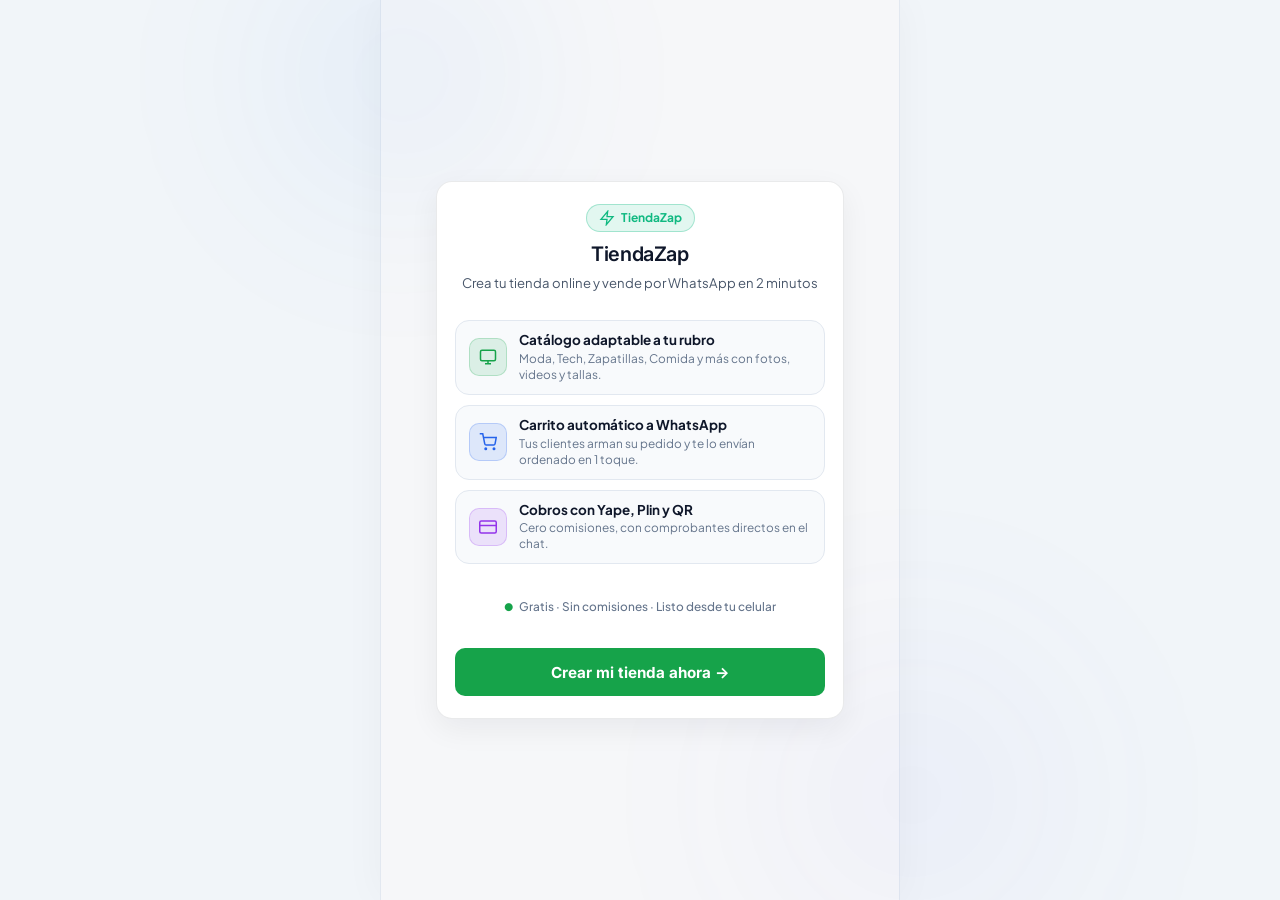
==== commit 6744341a: "feat: sincronizacion tiendazap emil kowalski unificado pc-movil, ceros emojis y mensajes whatsapp li" ====
--- a/micro-catalogo-whatsapp/index.html
+++ b/micro-catalogo-whatsapp/index.html
@@ -38,7 +38,7 @@
   <link rel="preconnect" href="https://fonts.googleapis.com">
   <link rel="preconnect" href="https://fonts.gstatic.com" crossorigin>
   <link
-    href="https://fonts.googleapis.com/css2?family=Plus+Jakarta+Sans:wght@400;500;600;700;800;900&family=Outfit:wght@500;600;700;800;900&display=swap"
+    href="https://fonts.googleapis.com/css2?family=Inter:wght@400;500;600;700&family=Plus+Jakarta+Sans:wght@400;500;600;700&display=swap"
     rel="stylesheet">
 
   <link rel="stylesheet" href="style.css?v=20261118-v42">
@@ -1472,7 +1472,9 @@
 
               <!-- Enlace Oficial Verificado sutil (sin botón ovalado gigante) -->
               <div class="store-verified-subtle" id="store-verified-seal">
-                <span class="seal-icon">🔒</span>
+                <span class="seal-icon" aria-hidden="true">
+                  <svg width="13" height="13" viewBox="0 0 24 24" fill="none" stroke="currentColor" stroke-width="2" stroke-linecap="round" stroke-linejoin="round"><rect width="18" height="11" x="3" y="11" rx="2" ry="2"/><path d="M7 11V7a5 5 0 0 1 10 0v4"/></svg>
+                </span>
                 <span class="seal-url" id="seal-slug-text">tiendazap.pages.dev/tienda</span>
               </div>
 
--- a/micro-catalogo-whatsapp/style.css
+++ b/micro-catalogo-whatsapp/style.css
@@ -54,8 +54,8 @@
   --glass-bg: rgba(255, 255, 255, 0.94);
   --glass-blur: blur(16px);
 
-  --font-main: 'Plus Jakarta Sans', -apple-system, BlinkMacSystemFont, 'Segoe UI', Roboto, sans-serif;
-  --font-heading: 'Outfit', -apple-system, BlinkMacSystemFont, 'Segoe UI', Roboto, sans-serif;
+  --font-main: 'Inter', -apple-system, BlinkMacSystemFont, 'Segoe UI', sans-serif;
+  --font-heading: 'Inter', -apple-system, BlinkMacSystemFont, 'Segoe UI', sans-serif;
 
   --text-inverse: #ffffff;
 
@@ -325,7 +325,7 @@
   padding: 2px 24px 2px 4px;
   font-family: var(--font-heading);
   font-size: 1.25rem;
-  font-weight: 800;
+  font-weight: 700;
   color: var(--text-main);
   outline: none;
   transition: all var(--transition-fast);
@@ -551,7 +551,7 @@
   font-size: 0.7rem;
   padding: 2px 7px;
   border-radius: var(--radius-pill);
-  font-weight: 800;
+  font-weight: 700;
 }
 
 .btn-create-product {
@@ -636,7 +636,7 @@
 .editor-card-header h3 {
   font-family: var(--font-heading);
   font-size: 1.05rem;
-  font-weight: 800;
+  font-weight: 700;
   color: var(--text-main);
 }
 
@@ -688,7 +688,7 @@
 .price-highlight {
   font-family: var(--font-heading);
   font-size: 1rem;
-  font-weight: 800;
+  font-weight: 700;
   color: var(--primary);
 }
 
@@ -938,7 +938,7 @@
   padding: 3px 9px;
   font-family: var(--font-heading);
   font-size: 0.88rem;
-  font-weight: 800;
+  font-weight: 700;
   cursor: pointer;
   transition: all var(--transition-fast);
 }
@@ -1056,7 +1056,7 @@
 .section-card-title {
   font-family: var(--font-heading);
   font-size: 1rem;
-  font-weight: 800;
+  font-weight: 700;
   color: var(--text-main);
 }
 
@@ -1183,7 +1183,7 @@
   border: 1px solid rgba(0, 210, 106, 0.3);
   color: var(--primary);
   font-size: 0.66rem;
-  font-weight: 900;
+  font-weight: 700;
   padding: 2px 7px;
   border-radius: var(--radius-pill);
 }
@@ -1191,7 +1191,7 @@
 .cloud-title {
   font-family: var(--font-heading);
   font-size: 1.05rem;
-  font-weight: 800;
+  font-weight: 700;
 }
 
 .cloud-desc {
@@ -1423,7 +1423,7 @@
 .store-name {
   font-family: var(--font-heading);
   font-size: 1.25rem;
-  font-weight: 800;
+  font-weight: 700;
   color: var(--text-main);
 }
 
@@ -1437,7 +1437,7 @@
   background: var(--primary);
   color: var(--text-inverse);
   font-size: 0.68rem;
-  font-weight: 900;
+  font-weight: 700;
 }
 
 .store-tagline {
@@ -1651,7 +1651,7 @@
 .category-section-title {
   font-family: var(--font-heading);
   font-size: 1.1rem;
-  font-weight: 800;
+  font-weight: 700;
   color: var(--text-main);
 }
 
@@ -1751,7 +1751,7 @@
   background: var(--accent-gold);
   color: var(--text-inverse);
   font-size: 0.6rem;
-  font-weight: 900;
+  font-weight: 700;
   padding: 2px 6px;
   border-radius: var(--radius-xs);
   letter-spacing: 0.04em;
@@ -1764,7 +1764,7 @@
   background: var(--accent-red);
   color: #fff;
   font-size: 0.6rem;
-  font-weight: 900;
+  font-weight: 700;
   padding: 2px 6px;
   border-radius: var(--radius-xs);
 }
@@ -1852,7 +1852,7 @@
 .product-bottom-row .product-price {
   font-family: var(--font-heading);
   font-size: 1.05rem;
-  font-weight: 800;
+  font-weight: 700;
   color: var(--text-main);
   white-space: nowrap;
 }
@@ -1882,7 +1882,7 @@
   border-radius: var(--radius-pill);
   padding: 6px 12px;
   font-size: 0.74rem;
-  font-weight: 800;
+  font-weight: 700;
   cursor: pointer;
   white-space: nowrap;
   transition: all var(--transition-fast);
@@ -1954,7 +1954,7 @@
   background: var(--primary);
   color: var(--text-inverse);
   font-size: 0.88rem;
-  font-weight: 800;
+  font-weight: 700;
   display: flex;
   align-items: center;
   justify-content: center;
@@ -1967,7 +1967,7 @@
 
 .stepper-num {
   font-size: 0.82rem;
-  font-weight: 800;
+  font-weight: 700;
   min-width: 18px;
   text-align: center;
 }
@@ -2030,7 +2030,7 @@
   background: #000;
   color: #fff;
   font-size: 0.68rem;
-  font-weight: 800;
+  font-weight: 700;
   min-width: 18px;
   height: 18px;
   border-radius: var(--radius-pill);
@@ -2042,7 +2042,7 @@
 .cart-bar-label {
   font-family: var(--font-heading);
   font-size: 0.94rem;
-  font-weight: 800;
+  font-weight: 700;
   line-height: 1.1;
   display: block;
 }
@@ -2055,7 +2055,7 @@
 .cart-bar-total {
   font-family: var(--font-heading);
   font-size: 1.15rem;
-  font-weight: 900;
+  font-weight: 700;
   margin-right: 6px;
 }
 
@@ -2140,7 +2140,7 @@
 .sheet-title {
   font-family: var(--font-heading);
   font-size: 1.1rem;
-  font-weight: 800;
+  font-weight: 700;
 }
 
 .sheet-subtitle {
@@ -2204,7 +2204,7 @@
 .cart-item-subtotal {
   font-size: 0.8rem;
   color: var(--primary);
-  font-weight: 800;
+  font-weight: 700;
 }
 
 .checkout-block {
@@ -2387,7 +2387,7 @@
 .summary-line.total-line {
   font-family: var(--font-heading);
   font-size: 1rem;
-  font-weight: 800;
+  font-weight: 700;
   color: var(--text-main);
 }
 
@@ -2671,13 +2671,13 @@
   border-radius: var(--radius-pill);
   padding: 2px 8px;
   font-size: 0.7rem;
-  font-weight: 800;
+  font-weight: 700;
 }
 
 .detail-title {
   font-family: var(--font-heading);
   font-size: 1.15rem;
-  font-weight: 800;
+  font-weight: 700;
   margin-bottom: 4px;
 }
 
@@ -2691,7 +2691,7 @@
 .detail-price {
   font-family: var(--font-heading);
   font-size: 1.3rem;
-  font-weight: 900;
+  font-weight: 700;
   color: var(--primary);
 }
 
@@ -2722,7 +2722,7 @@
 
 .specs-section-title {
   font-size: 0.76rem;
-  font-weight: 800;
+  font-weight: 700;
   color: var(--text-muted);
   text-transform: uppercase;
   letter-spacing: 0.05em;
@@ -2902,7 +2902,7 @@
 
 .step-val {
   font-family: var(--font-heading);
-  font-weight: 800;
+  font-weight: 700;
   min-width: 18px;
   text-align: center;
 }
@@ -2933,7 +2933,7 @@
   background: var(--primary-subtle);
   color: var(--primary);
   font-size: 0.7rem;
-  font-weight: 800;
+  font-weight: 700;
   padding: 3px 10px;
   border-radius: var(--radius-pill);
   margin-bottom: 8px;
@@ -2942,7 +2942,7 @@
 .qr-title {
   font-family: var(--font-heading);
   font-size: 1.15rem;
-  font-weight: 800;
+  font-weight: 700;
   margin-bottom: 4px;
 }
 
@@ -3017,7 +3017,7 @@
   background: var(--primary-subtle);
   color: var(--primary);
   font-size: 0.76rem;
-  font-weight: 800;
+  font-weight: 700;
   padding: 4px 10px;
   border-radius: var(--radius-pill);
   margin-bottom: 8px;
@@ -3026,7 +3026,7 @@
 .ticket-title {
   font-family: var(--font-heading);
   font-size: 1.15rem;
-  font-weight: 800;
+  font-weight: 700;
   margin-bottom: 6px;
 }
 
@@ -3106,7 +3106,7 @@
   background: linear-gradient(135deg, #7c3aed 0%, #a855f7 100%);
   color: #fff;
   font-size: 0.64rem;
-  font-weight: 900;
+  font-weight: 700;
   padding: 2px 8px;
   border-radius: var(--radius-pill);
   letter-spacing: 0.04em;
@@ -3178,7 +3178,7 @@
 
 .yape-badge-pill {
   font-size: 0.72rem;
-  font-weight: 800;
+  font-weight: 700;
   color: #c084fc;
   letter-spacing: 0.03em;
 }
@@ -3186,7 +3186,7 @@
 .yape-amount-highlight {
   font-family: var(--font-heading);
   font-size: 0.96rem;
-  font-weight: 900;
+  font-weight: 700;
   color: var(--primary);
 }
 
@@ -3220,7 +3220,7 @@
 
 .yape-number-val {
   font-size: 0.95rem;
-  font-weight: 800;
+  font-weight: 700;
   color: #fff;
   letter-spacing: 0.03em;
 }
@@ -3314,7 +3314,7 @@
 
 .buyer-voucher-badge {
   font-size: 0.65rem;
-  font-weight: 800;
+  font-weight: 700;
   background: rgba(0, 210, 106, 0.15);
   color: var(--primary);
   padding: 1px 6px;
@@ -4457,33 +4457,62 @@
    =================================================================== */
 @media (min-width: 768px) {
   body {
-    background: radial-gradient(circle at 50% 20%, #151d2f 0%, #080c14 100%);
+    background: #090b10;
     display: flex;
     justify-content: center;
-    align-items: flex-start;
-    padding: 24px 0;
+    align-items: stretch;
+    padding: 0 !important;
+    min-height: 100dvh;
   }
 
-  #app-shell {
-    border-radius: 28px;
-    border: 1px solid var(--border-subtle);
-    overflow: hidden;
+  body[data-app-theme="light"],
+  body.store-theme-light {
+    background: #f1f5f9 !important;
   }
 
+  body[data-app-theme="dark"],
+  body.store-theme-dark {
+    background: #090b10 !important;
+  }
+
+  #app-shell,
+  .customer-catalog-wrapper,
+  #admin-studio-view,
+  #customer-preview-view {
+    max-width: 520px !important;
+    min-height: 100dvh !important;
+    margin: 0 auto !important;
+    border-radius: 0 !important;
+    border-left: 1px solid var(--border-subtle, rgba(255, 255, 255, 0.08)) !important;
+    border-right: 1px solid var(--border-subtle, rgba(255, 255, 255, 0.08)) !important;
+    box-shadow: 0 0 40px rgba(0, 0, 0, 0.04) !important;
+    overflow-x: hidden !important;
+  }
+
+  body[data-app-theme="light"] #app-shell,
+  body.store-theme-light #app-shell,
+  body[data-app-theme="light"] .customer-catalog-wrapper,
+  body.store-theme-light .customer-catalog-wrapper {
+    border-left: 1px solid #e2e8f0 !important;
+    border-right: 1px solid #e2e8f0 !important;
+    box-shadow: 0 0 40px rgba(15, 23, 42, 0.04) !important;
+  }
+
   .preview-mode-bar {
-    border-top-left-radius: 28px;
-    border-top-right-radius: 28px;
+    border-radius: 0 !important;
   }
 
   .floating-cart-bar {
-    position: absolute;
+    position: fixed;
     bottom: 20px;
+    left: 50%;
+    transform: translateX(-50%);
+    max-width: 488px;
     width: calc(100% - 32px);
   }
 
   .overlay {
-    position: absolute;
-    border-radius: 28px;
+    border-radius: 0 !important;
   }
 }
 
@@ -4536,7 +4565,7 @@
 
 .apple-pro-tag {
   font-size: 0.6rem;
-  font-weight: 800;
+  font-weight: 700;
   padding: 1px 6px;
   border-radius: 4px;
   background: rgba(255, 255, 255, 0.12);
@@ -4709,7 +4738,7 @@
 
 .apple-promo-pill {
   font-size: 0.62rem;
-  font-weight: 800;
+  font-weight: 700;
   padding: 1px 6px;
   border-radius: 4px;
   background: rgba(255, 214, 10, 0.15);
@@ -4896,7 +4925,7 @@
   background: #ffffff;
   color: #000000;
   font-size: 0.65rem;
-  font-weight: 800;
+  font-weight: 700;
   min-width: 17px;
   height: 17px;
   border-radius: 999px;
@@ -4920,7 +4949,7 @@
 .cart-bar-total {
   font-family: var(--font-heading);
   font-size: 1.1rem;
-  font-weight: 800;
+  font-weight: 700;
   color: #ffffff;
 }
 
@@ -5058,7 +5087,7 @@
   padding: 0 16px;
   height: 42px;
   border-radius: var(--radius-sm);
-  font-weight: 800;
+  font-weight: 700;
   font-size: 0.82rem;
   white-space: nowrap;
   flex-shrink: 0;
@@ -5133,7 +5162,7 @@
 
 .cat-list-heading {
   font-size: 0.82rem;
-  font-weight: 800;
+  font-weight: 700;
   color: var(--text-main);
 }
 
@@ -5602,7 +5631,7 @@
 /* Selector de Tipo de Publicación en Editor */
 .field-label-prominent {
   font-size: 0.78rem;
-  font-weight: 800;
+  font-weight: 700;
   color: var(--text-main);
   text-transform: uppercase;
   letter-spacing: 0.04em;
@@ -5706,7 +5735,7 @@
 
 .specs-section-tag {
   font-size: 0.74rem;
-  font-weight: 800;
+  font-weight: 700;
   color: var(--accent-gold);
   text-transform: uppercase;
   letter-spacing: 0.04em;
@@ -6152,7 +6181,7 @@
 
 .onboarding-title {
   font-size: 1.25rem;
-  font-weight: 800;
+  font-weight: 700;
   color: #f8fafc;
   margin: 0 0 6px 0;
   line-height: 1.25;
@@ -6834,7 +6863,7 @@
 
 .stores-tab-title {
   font-size: 1.15rem;
-  font-weight: 800;
+  font-weight: 700;
   color: #f8fafc;
   margin: 0;
 }
@@ -7390,7 +7419,7 @@
 .dropdown-store-check {
   color: #38bdf8;
   font-size: 1rem;
-  font-weight: 800;
+  font-weight: 700;
   flex-shrink: 0;
 }
 
@@ -8075,14 +8104,16 @@
   line-height: 1.3 !important;
 }
 
-/* 3. Optimización Responsive Móvil (320px a 480px) */
-#app-shell,
-#admin-studio-view,
-#customer-preview-view {
-  width: 100% !important;
-  max-width: 480px !important;
-  margin: 0 auto !important;
-  overflow-x: hidden !important;
+/* 3. Optimización Responsive Móvil (320px a 767px) */
+@media (max-width: 767px) {
+  #app-shell,
+  #admin-studio-view,
+  #customer-preview-view {
+    width: 100% !important;
+    max-width: 480px !important;
+    margin: 0 auto !important;
+    overflow-x: hidden !important;
+  }
 }
 
 .products-grid {
@@ -10196,3 +10227,143 @@
 .photo-url-fallback-row {
   display: none !important;
 }
+
+
+/* ===================================================================
+   SISTEMA DE DISEÑO EMIL KOWALSKI GLOBAL (PC + MÓVIL)
+   =================================================================== */
+html, body, button, input, select, textarea {
+  font-family: 'Inter', -apple-system, BlinkMacSystemFont, 'Segoe UI', sans-serif !important;
+}
+
+h1, h2, h3, h4, .store-name, .section-title, .modal-title, #editor-form-title, .cart-title, .ob-title {
+  font-family: 'Inter', -apple-system, BlinkMacSystemFont, 'Segoe UI', sans-serif !important;
+  font-weight: 600 !important;
+  letter-spacing: -0.02em !important;
+}
+
+.store-name {
+  font-size: 1.25rem !important;
+  font-weight: 600 !important;
+  letter-spacing: -0.025em !important;
+}
+
+/* Números y precios tabulares */
+.product-price,
+.cart-item-price,
+.total-row,
+.order-total-amount,
+.cat-tab-count,
+.badge-count,
+.price-tag,
+[data-price],
+#cart-subtotal,
+#cart-grand-total,
+.detail-price-main,
+.modal-button-total,
+#modal-button-total,
+.badge-photo-count {
+  font-variant-numeric: tabular-nums !important;
+}
+
+/* Micro-interacciones Emil Kowalski (150ms-220ms con curva fluida) */
+button,
+.btn,
+.cat-tab-btn,
+.product-card,
+.niche-card-btn,
+.emoji-chip,
+.tab-btn,
+.header-icon-btn {
+  transition: transform 150ms cubic-bezier(0.23, 1, 0.32, 1), background-color 150ms ease, border-color 150ms ease !important;
+}
+
+button:active:not(:disabled),
+.cat-tab-btn:active,
+.product-card:active {
+  transform: scale(0.985) !important;
+}
+
+/* Pestañas de categorías limpias en vitrina */
+.cat-tab-btn {
+  display: inline-flex !important;
+  align-items: center !important;
+  gap: 6px !important;
+  padding: 6px 14px !important;
+  font-size: 0.84rem !important;
+  font-weight: 500 !important;
+  border-radius: 9999px !important;
+  letter-spacing: -0.01em !important;
+}
+
+.cat-tab-count {
+  font-size: 0.72rem !important;
+  opacity: 0.75 !important;
+  font-weight: 600 !important;
+}
+
+/* Ícono SVG del candado de verificación */
+.store-verified-subtle .seal-icon {
+  display: inline-flex !important;
+  align-items: center !important;
+  justify-content: center !important;
+  width: 14px !important;
+  height: 14px !important;
+  margin-right: 2px !important;
+}
+
+.store-verified-subtle .seal-icon svg {
+  display: inline-block !important;
+  vertical-align: middle !important;
+}
+
+/* Unificación de fondos y contenedor en PC (>= 768px) */
+@media (min-width: 768px) {
+  body {
+    background: #090b10 !important;
+    display: flex !important;
+    justify-content: center !important;
+    align-items: stretch !important;
+    padding: 0 !important;
+    margin: 0 !important;
+    min-height: 100dvh !important;
+  }
+
+  body[data-app-theme="light"],
+  body.store-theme-light {
+    background: #f1f5f9 !important;
+  }
+
+  body[data-app-theme="dark"],
+  body.store-theme-dark {
+    background: #090b10 !important;
+  }
+
+  #app-shell,
+  .customer-catalog-wrapper,
+  #admin-studio-view,
+  #customer-preview-view {
+    max-width: 520px !important;
+    min-height: 100dvh !important;
+    margin: 0 auto !important;
+    border-radius: 0 !important;
+    border-left: 1px solid var(--border-subtle, rgba(255, 255, 255, 0.08)) !important;
+    border-right: 1px solid var(--border-subtle, rgba(255, 255, 255, 0.08)) !important;
+    box-shadow: 0 0 40px rgba(0, 0, 0, 0.04) !important;
+  }
+
+  body[data-app-theme="light"] #app-shell,
+  body.store-theme-light #app-shell,
+  body[data-app-theme="light"] .customer-catalog-wrapper,
+  body.store-theme-light .customer-catalog-wrapper {
+    background: #ffffff !important;
+    border-left: 1px solid #e2e8f0 !important;
+    border-right: 1px solid #e2e8f0 !important;
+    box-shadow: 0 0 40px rgba(15, 23, 42, 0.04) !important;
+  }
+
+  .preview-mode-bar,
+  .overlay {
+    border-radius: 0 !important;
+  }
+}
